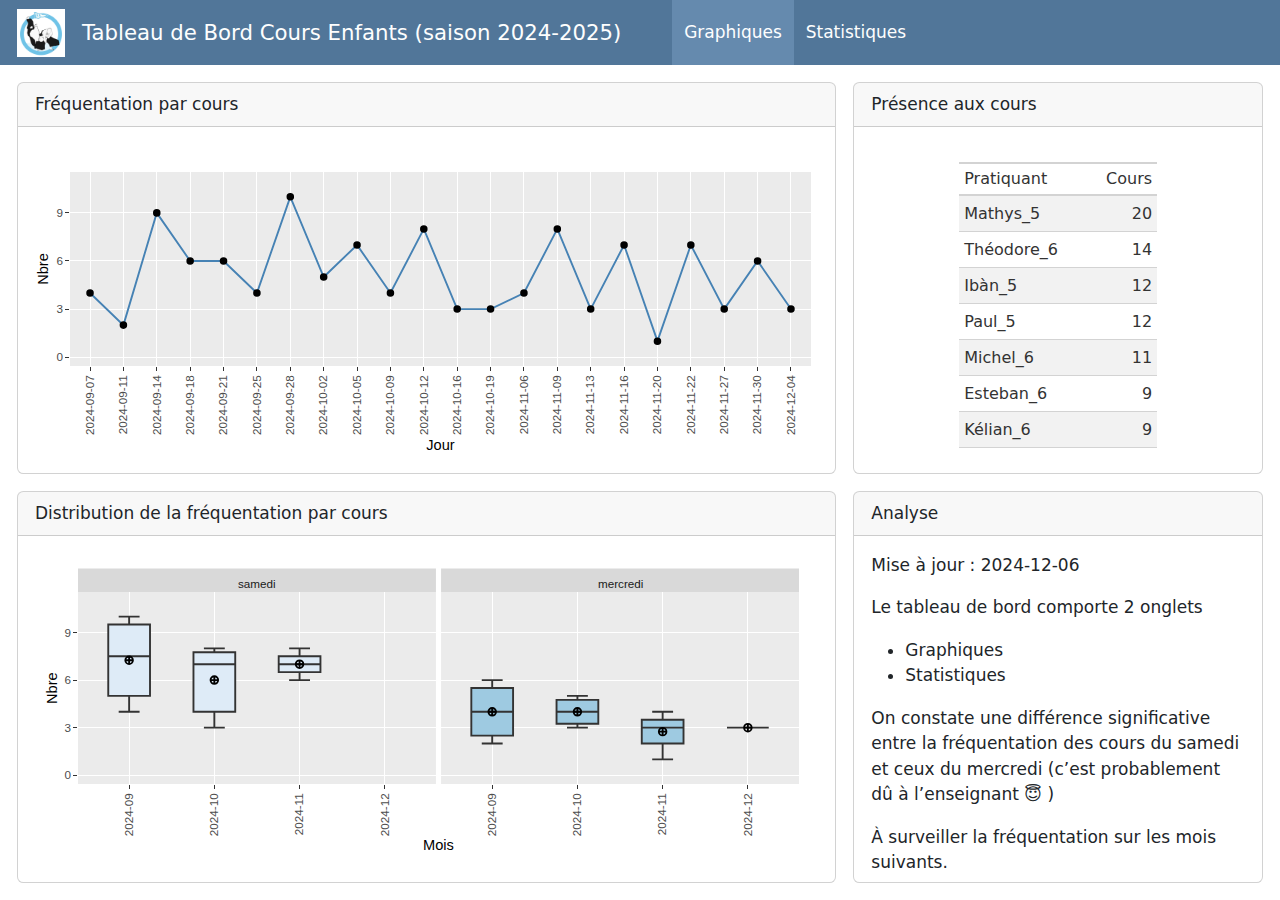
==== tdb/index.html @ 11abc442 "cours enfants tdb" ====
<!DOCTYPE html>
<html xmlns="http://www.w3.org/1999/xhtml" lang="en" xml:lang="en"><head>

<meta charset="utf-8">
<meta name="generator" content="quarto-1.6.37">

<meta name="viewport" content="width=device-width, initial-scale=1.0, user-scalable=yes">

<meta name="dcterms.date" content="2024-12-06">

<title>Tableau de Bord Cours Enfants (saison 2024-2025)</title>
<style>
code{white-space: pre-wrap;}
span.smallcaps{font-variant: small-caps;}
div.columns{display: flex; gap: min(4vw, 1.5em);}
div.column{flex: auto; overflow-x: auto;}
div.hanging-indent{margin-left: 1.5em; text-indent: -1.5em;}
ul.task-list{list-style: none;}
ul.task-list li input[type="checkbox"] {
  width: 0.8em;
  margin: 0 0.8em 0.2em -1em; /* quarto-specific, see https://github.com/quarto-dev/quarto-cli/issues/4556 */ 
  vertical-align: middle;
}
</style>


<script src="index_files/libs/clipboard/clipboard.min.js"></script>
<script src="index_files/libs/quarto-html/quarto.js"></script>
<script src="index_files/libs/quarto-html/popper.min.js"></script>
<script src="index_files/libs/quarto-html/tippy.umd.min.js"></script>
<script src="index_files/libs/quarto-html/anchor.min.js"></script>
<link href="index_files/libs/quarto-html/tippy.css" rel="stylesheet">
<link href="index_files/libs/quarto-html/quarto-syntax-highlighting-29e2c20b02301cfff04dc8050bf30c7e.css" rel="stylesheet" id="quarto-text-highlighting-styles">
<script src="index_files/libs/bootstrap/bootstrap.min.js"></script>
<link href="index_files/libs/bootstrap/bootstrap-icons.css" rel="stylesheet">
<link href="index_files/libs/bootstrap/bootstrap-2f0f0e28bfc1ec4cbb15108f71018046.min.css" rel="stylesheet" append-hash="true" id="quarto-bootstrap" data-mode="light">
<script src="index_files/libs/quarto-dashboard/quarto-dashboard.js"></script>
<script src="index_files/libs/quarto-dashboard/stickythead.js"></script>
<script src="index_files/libs/quarto-dashboard/datatables.min.js" kdttablesentinel="true"></script>
<script src="index_files/libs/quarto-dashboard/pdfmake.min.js" kdttablesentinel="true"></script>
<script src="index_files/libs/quarto-dashboard/vfs_fonts.js" kdttablesentinel="true"></script>
<script src="index_files/libs/quarto-dashboard/web-components.js" type="module"></script>
<script src="index_files/libs/quarto-dashboard/components.js"></script>
<link href="index_files/libs/quarto-dashboard/datatables.min.css" rel="stylesheet" kdttablesentinel="true">
<link href="index_files/libs/htmltools-fill-0.5.8.1/fill.css" rel="stylesheet">
<script src="index_files/libs/htmlwidgets-1.6.4/htmlwidgets.js"></script>
<script src="index_files/libs/plotly-binding-4.10.4/plotly.js"></script>
<script src="index_files/libs/typedarray-0.1/typedarray.min.js"></script>
<script src="index_files/libs/jquery-3.5.1/jquery.min.js"></script>
<link href="index_files/libs/crosstalk-1.2.1/css/crosstalk.min.css" rel="stylesheet">
<script src="index_files/libs/crosstalk-1.2.1/js/crosstalk.min.js"></script>
<link href="index_files/libs/plotly-htmlwidgets-css-2.11.1/plotly-htmlwidgets.css" rel="stylesheet">
<script src="index_files/libs/plotly-main-2.11.1/plotly-latest.min.js"></script>


</head>

<body class="quarto-dashboard dashboard-fill fullcontent">

<header id="quarto-dashboard-header">
<nav class="navbar navbar-expand-md slim" data-bs-theme="dark">
  <div class="navbar-container container-fluid">
    <button class="navbar-toggler" type="button" data-bs-toggle="collapse" data-bs-target="#dashboard-collapse" aria-controls="dashboard-collapse" aria-expanded="false" aria-label="Toggle navigation">
      <span class="navbar-toggler-icon"></span>
    </button>    


    <div class="navbar-brand-container">       
    <a href="#"><img src="images/AAB_2020_logo_carre_fanion.png" alt="Aviron Bayonnais section Aïkido." class="navbar-logo d-inline-block"></a>
      <div class="navbar-title">
        <div class="navbar-title-text"><a href="#">Tableau de Bord Cours Enfants (saison 2024-2025)</a></div>
        
        
      </div>
    </div>
<div id="dashboard-collapse" class="navbar-collapse collapse"><ul class="navbar-nav navbar-nav-scroll me-auto" role="tablist"><li class="nav-item" role="presentation"><a id="tab-graphiques" class="nav-link active" data-bs-toggle="tab" role="tab" data-bs-target="#graphiques" data-scrolling="false" href="#graphiques" aria-controls="graphiques" aria-selected="true"><span class="nav-link-text">Graphiques</span></a></li><li class="nav-item" role="presentation"><a id="tab-statistiques" class="nav-link" data-bs-toggle="tab" role="tab" data-bs-target="#statistiques" data-scrolling="false" href="#statistiques" aria-controls="statistiques" aria-selected="false"><span class="nav-link-text">Statistiques</span></a></li></ul></div></div>
</nav>
</header>
<div class="page-layout-custom quarto-dashboard-content bslib-gap-spacing html-fill-container bslib-page-fill quarto-dashboard-pages">  

<div class="bslib-grid-item html-fill-item tab-content bslib-grid" data-layout="fill" style="display: grid; grid-template-columns: minmax(3em, 1fr);
grid-auto-rows: minmax(0, 1fr);">
<div id="graphiques" class="dashboard-page tab-pane show active html-fill-item html-fill-container" data-orientation="columns" aria-labelledby="tab-graphiques">
<div class="html-fill-item html-fill-container bslib-grid" style="display: grid; grid-template-columns: minmax(3em, 60fr) minmax(3em, 30fr);
grid-auto-rows: minmax(0, 1fr);">
<div class="html-fill-item html-fill-container bslib-grid" style="display: grid; grid-template-rows: minmax(3em, 1fr) minmax(3em, 1fr); grid-auto-columns: minmax(0, 1fr);">
<div class="card cell html-fill-item html-fill-container bslib-card" data-title="Fréquentation par cours" data-bslib-card-init="" data-require-bs-caller="card()" data-full-screen="false">
<div class="card-header"><div class="card-title"><span style="display: inline">
Fréquentation par cours
</span></div></div>
<div class="card-body html-fill-item html-fill-container">
<div class="cell-output-display html-fill-item html-fill-container">
<div class="plotly html-widget html-fill-item html-fill-container" id="htmlwidget-f71acc91060540f3ec23" style="width:100%;height:406px;"></div>
<script type="application/json" data-for="htmlwidget-f71acc91060540f3ec23">{"x":{"data":[{"x":[1,2,3,4,5,6,7,8,9,10,11,12,13,14,15,16,17,18,19,20,21,22],"y":[4,2,9,6,6,4,10,5,7,4,8,3,3,4,8,3,7,1,7,3,6,3],"text":["Quand: 2024-09-07<br />Nbre:  4","Quand: 2024-09-11<br />Nbre:  2","Quand: 2024-09-14<br />Nbre:  9","Quand: 2024-09-18<br />Nbre:  6","Quand: 2024-09-21<br />Nbre:  6","Quand: 2024-09-25<br />Nbre:  4","Quand: 2024-09-28<br />Nbre: 10","Quand: 2024-10-02<br />Nbre:  5","Quand: 2024-10-05<br />Nbre:  7","Quand: 2024-10-09<br />Nbre:  4","Quand: 2024-10-12<br />Nbre:  8","Quand: 2024-10-16<br />Nbre:  3","Quand: 2024-10-19<br />Nbre:  3","Quand: 2024-11-06<br />Nbre:  4","Quand: 2024-11-09<br />Nbre:  8","Quand: 2024-11-13<br />Nbre:  3","Quand: 2024-11-16<br />Nbre:  7","Quand: 2024-11-20<br />Nbre:  1","Quand: 2024-11-22<br />Nbre:  7","Quand: 2024-11-27<br />Nbre:  3","Quand: 2024-11-30<br />Nbre:  6","Quand: 2024-12-04<br />Nbre:  3"],"type":"scatter","mode":"markers+lines","marker":{"autocolorscale":false,"color":"rgba(0,0,0,1)","opacity":1,"size":5.6692913385826778,"symbol":"circle","line":{"width":1.8897637795275593,"color":"rgba(0,0,0,1)"}},"hoveron":"points","showlegend":false,"xaxis":"x","yaxis":"y","hoverinfo":"text","line":{"width":1.8897637795275593,"color":"rgba(70,130,180,1)","dash":"solid"},"frame":null}],"layout":{"margin":{"t":27.68949771689498,"r":7.3059360730593621,"b":88.401826484018287,"l":31.415525114155258},"plot_bgcolor":"rgba(235,235,235,1)","paper_bgcolor":"rgba(255,255,255,1)","font":{"color":"rgba(0,0,0,1)","family":"","size":14.611872146118724},"xaxis":{"domain":[0,1],"automargin":true,"type":"linear","autorange":false,"range":[0.40000000000000002,22.600000000000001],"tickmode":"array","ticktext":["2024-09-07","2024-09-11","2024-09-14","2024-09-18","2024-09-21","2024-09-25","2024-09-28","2024-10-02","2024-10-05","2024-10-09","2024-10-12","2024-10-16","2024-10-19","2024-11-06","2024-11-09","2024-11-13","2024-11-16","2024-11-20","2024-11-22","2024-11-27","2024-11-30","2024-12-04"],"tickvals":[1,2,3,4,5,6.0000000000000009,7,8,9,10,11,12,12.999999999999998,14.000000000000002,15.000000000000002,16,17,18,19,20,21,22],"categoryorder":"array","categoryarray":["2024-09-07","2024-09-11","2024-09-14","2024-09-18","2024-09-21","2024-09-25","2024-09-28","2024-10-02","2024-10-05","2024-10-09","2024-10-12","2024-10-16","2024-10-19","2024-11-06","2024-11-09","2024-11-13","2024-11-16","2024-11-20","2024-11-22","2024-11-27","2024-11-30","2024-12-04"],"nticks":null,"ticks":"outside","tickcolor":"rgba(51,51,51,1)","ticklen":3.6529680365296811,"tickwidth":0.66417600664176002,"showticklabels":true,"tickfont":{"color":"rgba(77,77,77,1)","family":"","size":11.68949771689498},"tickangle":-90,"showline":false,"linecolor":null,"linewidth":0,"showgrid":true,"gridcolor":"rgba(255,255,255,1)","gridwidth":0.66417600664176002,"zeroline":false,"anchor":"y","title":{"text":"Jour","font":{"color":"rgba(0,0,0,1)","family":"","size":14.611872146118724}},"hoverformat":".2f"},"yaxis":{"domain":[0,1],"automargin":true,"type":"linear","autorange":false,"range":[-0.55000000000000004,11.550000000000001],"tickmode":"array","ticktext":["0","3","6","9"],"tickvals":[0,3,6.0000000000000009,9],"categoryorder":"array","categoryarray":["0","3","6","9"],"nticks":null,"ticks":"outside","tickcolor":"rgba(51,51,51,1)","ticklen":3.6529680365296811,"tickwidth":0.66417600664176002,"showticklabels":true,"tickfont":{"color":"rgba(77,77,77,1)","family":"","size":11.689497716894984},"tickangle":-0,"showline":false,"linecolor":null,"linewidth":0,"showgrid":true,"gridcolor":"rgba(255,255,255,1)","gridwidth":0.66417600664176002,"zeroline":false,"anchor":"x","title":{"text":"Nbre","font":{"color":"rgba(0,0,0,1)","family":"","size":14.611872146118724}},"hoverformat":".2f"},"shapes":[{"type":"rect","fillcolor":null,"line":{"color":null,"width":0,"linetype":[]},"yref":"paper","xref":"paper","x0":0,"x1":1,"y0":0,"y1":1}],"showlegend":false,"legend":{"bgcolor":"rgba(255,255,255,1)","bordercolor":"transparent","borderwidth":1.8897637795275593,"font":{"color":"rgba(0,0,0,1)","family":"","size":11.68949771689498}},"hovermode":"closest","barmode":"relative"},"config":{"doubleClick":"reset","modeBarButtonsToAdd":["hoverclosest","hovercompare"],"showSendToCloud":false},"source":"A","attrs":{"1c536434437fb":{"x":{},"y":{},"type":"scatter"},"1c53622e397ee":{"x":{},"y":{}}},"cur_data":"1c536434437fb","visdat":{"1c536434437fb":["function (y) ","x"],"1c53622e397ee":["function (y) ","x"]},"highlight":{"on":"plotly_click","persistent":false,"dynamic":false,"selectize":false,"opacityDim":0.20000000000000001,"selected":{"opacity":1},"debounce":0},"shinyEvents":["plotly_hover","plotly_click","plotly_selected","plotly_relayout","plotly_brushed","plotly_brushing","plotly_clickannotation","plotly_doubleclick","plotly_deselect","plotly_afterplot","plotly_sunburstclick"],"base_url":"https://plot.ly"},"evals":[],"jsHooks":[]}</script>
</div>
</div>
<bslib-tooltip placement="auto" bsoptions="[]" data-require-bs-version="5" data-require-bs-caller="tooltip()">
    <template>Expand</template>
    <span class="bslib-full-screen-enter badge rounded-pill">
        <svg xmlns="http://www.w3.org/2000/svg" viewbox="0 0 24 24" style="height:1em;width:1em;" aria-hidden="true" role="img"><path d="M20 5C20 4.4 19.6 4 19 4H13C12.4 4 12 3.6 12 3C12 2.4 12.4 2 13 2H21C21.6 2 22 2.4 22 3V11C22 11.6 21.6 12 21 12C20.4 12 20 11.6 20 11V5ZM4 19C4 19.6 4.4 20 5 20H11C11.6 20 12 20.4 12 21C12 21.6 11.6 22 11 22H3C2.4 22 2 21.6 2 21V13C2 12.4 2.4 12 3 12C3.6 12 4 12.4 4 13V19Z"></path></svg>
    </span>
</bslib-tooltip><script data-bslib-card-init="">bslib.Card.initializeAllCards();</script></div>
<div class="card cell html-fill-item html-fill-container bslib-card" data-title="Distribution de la fréquentation par cours" data-bslib-card-init="" data-require-bs-caller="card()" data-full-screen="false">
<div class="card-header"><div class="card-title"><span style="display: inline">
Distribution de la fréquentation par cours
</span></div></div>
<div class="card-body html-fill-item html-fill-container">
<div class="cell-output-display html-fill-item html-fill-container">
<div class="plotly html-widget html-fill-item html-fill-container" id="htmlwidget-1aa970244f232805f988" style="width:100%;height:406px;"></div>
<script type="application/json" data-for="htmlwidget-1aa970244f232805f988">{"x":{"data":[{"x":[1,1,1,1,2,2,2,3,3,3,3],"y":[4,9,6,10,7,8,3,8,7,7,6],"hoverinfo":"y","type":"box","fillcolor":"rgba(222,235,247,1)","marker":{"opacity":null,"outliercolor":"rgba(0,0,0,1)","line":{"width":1.8897637795275593,"color":"rgba(0,0,0,1)"},"size":5.6692913385826778},"line":{"color":"rgba(51,51,51,1)","width":1.8897637795275593},"name":"samedi","legendgroup":"samedi","showlegend":true,"xaxis":"x","yaxis":"y","frame":null},{"x":[1,1,1,2,2,2,3,3,3,3,4],"y":[2,6,4,5,4,3,4,3,1,3,3],"hoverinfo":"y","type":"box","fillcolor":"rgba(158,202,225,1)","marker":{"opacity":null,"outliercolor":"rgba(0,0,0,1)","line":{"width":1.8897637795275593,"color":"rgba(0,0,0,1)"},"size":5.6692913385826778},"line":{"color":"rgba(51,51,51,1)","width":1.8897637795275593},"name":"mercredi","legendgroup":"mercredi","showlegend":true,"xaxis":"x2","yaxis":"y","frame":null},{"x":[1,2,3],"y":[7.25,6,7],"text":["Mois: 2024-09<br />Nbre: NA","Mois: 2024-10<br />Nbre: NA","Mois: 2024-11<br />Nbre: NA"],"type":"scatter","mode":"markers","marker":{"autocolorscale":false,"color":"rgba(0,0,0,1)","opacity":1,"size":7.559055118110237,"symbol":"circle-cross-open","line":{"width":1.8897637795275593,"color":"rgba(0,0,0,1)"}},"hoveron":"points","showlegend":false,"xaxis":"x","yaxis":"y","hoverinfo":"text","frame":null},{"x":[1,2,3,4],"y":[4,4,2.75,3],"text":["Mois: 2024-09<br />Nbre: NA","Mois: 2024-10<br />Nbre: NA","Mois: 2024-11<br />Nbre: NA","Mois: 2024-12<br />Nbre:  3"],"type":"scatter","mode":"markers","marker":{"autocolorscale":false,"color":"rgba(0,0,0,1)","opacity":1,"size":7.559055118110237,"symbol":"circle-cross-open","line":{"width":1.8897637795275593,"color":"rgba(0,0,0,1)"}},"hoveron":"points","showlegend":false,"xaxis":"x2","yaxis":"y","hoverinfo":"text","frame":null}],"layout":{"margin":{"t":39.37899543378996,"r":18.99543378995434,"b":70.867579908675822,"l":31.415525114155258},"plot_bgcolor":"rgba(235,235,235,1)","paper_bgcolor":"rgba(255,255,255,1)","font":{"color":"rgba(0,0,0,1)","family":"","size":14.611872146118724},"xaxis":{"domain":[0,0.49643264840182649],"automargin":true,"type":"linear","autorange":false,"range":[0.40000000000000002,4.5999999999999996],"tickmode":"array","ticktext":["2024-09","2024-10","2024-11","2024-12"],"tickvals":[1,2,3,4],"categoryorder":"array","categoryarray":["2024-09","2024-10","2024-11","2024-12"],"nticks":null,"ticks":"outside","tickcolor":"rgba(51,51,51,1)","ticklen":3.6529680365296811,"tickwidth":0.66417600664176002,"showticklabels":true,"tickfont":{"color":"rgba(77,77,77,1)","family":"","size":11.68949771689498},"tickangle":-90,"showline":false,"linecolor":null,"linewidth":0,"showgrid":true,"gridcolor":"rgba(255,255,255,1)","gridwidth":0.66417600664176002,"zeroline":false,"anchor":"y","title":"","hoverformat":".2f"},"annotations":[{"text":"Mois","x":0.5,"y":0,"showarrow":false,"ax":0,"ay":0,"font":{"color":"rgba(0,0,0,1)","family":"","size":14.611872146118724},"xref":"paper","yref":"paper","textangle":-0,"xanchor":"center","yanchor":"top","annotationType":"axis","yshift":-51.14155251141554},{"text":"Nbre","x":0,"y":0.5,"showarrow":false,"ax":0,"ay":0,"font":{"color":"rgba(0,0,0,1)","family":"","size":14.611872146118724},"xref":"paper","yref":"paper","textangle":-90,"xanchor":"right","yanchor":"center","annotationType":"axis","xshift":-16.073059360730596},{"text":"samedi","x":0.24821632420091325,"y":1,"showarrow":false,"ax":0,"ay":0,"font":{"color":"rgba(26,26,26,1)","family":"","size":11.68949771689498},"xref":"paper","yref":"paper","textangle":-0,"xanchor":"center","yanchor":"bottom"},{"text":"mercredi","x":0.75178367579908678,"y":1,"showarrow":false,"ax":0,"ay":0,"font":{"color":"rgba(26,26,26,1)","family":"","size":11.68949771689498},"xref":"paper","yref":"paper","textangle":-0,"xanchor":"center","yanchor":"bottom"}],"yaxis":{"domain":[0,1],"automargin":true,"type":"linear","autorange":false,"range":[-0.55000000000000004,11.550000000000001],"tickmode":"array","ticktext":["0","3","6","9"],"tickvals":[0,3,6.0000000000000009,9],"categoryorder":"array","categoryarray":["0","3","6","9"],"nticks":null,"ticks":"outside","tickcolor":"rgba(51,51,51,1)","ticklen":3.6529680365296811,"tickwidth":0.66417600664176002,"showticklabels":true,"tickfont":{"color":"rgba(77,77,77,1)","family":"","size":11.689497716894984},"tickangle":-0,"showline":false,"linecolor":null,"linewidth":0,"showgrid":true,"gridcolor":"rgba(255,255,255,1)","gridwidth":0.66417600664176002,"zeroline":false,"anchor":"x","title":"","hoverformat":".2f"},"shapes":[{"type":"rect","fillcolor":null,"line":{"color":null,"width":0,"linetype":[]},"yref":"paper","xref":"paper","x0":0,"x1":0.49643264840182649,"y0":0,"y1":1},{"type":"rect","fillcolor":"rgba(217,217,217,1)","line":{"color":"transparent","width":0.66417600664176002,"linetype":"solid"},"yref":"paper","xref":"paper","x0":0,"x1":0.49643264840182649,"y0":0,"y1":23.37899543378996,"yanchor":1,"ysizemode":"pixel"},{"type":"rect","fillcolor":null,"line":{"color":null,"width":0,"linetype":[]},"yref":"paper","xref":"paper","x0":0.50356735159817356,"x1":1,"y0":0,"y1":1},{"type":"rect","fillcolor":"rgba(217,217,217,1)","line":{"color":"transparent","width":0.66417600664176002,"linetype":"solid"},"yref":"paper","xref":"paper","x0":0.50356735159817356,"x1":1,"y0":0,"y1":23.37899543378996,"yanchor":1,"ysizemode":"pixel"}],"xaxis2":{"type":"linear","autorange":false,"range":[0.40000000000000002,4.5999999999999996],"tickmode":"array","ticktext":["2024-09","2024-10","2024-11","2024-12"],"tickvals":[1,2,3,4],"categoryorder":"array","categoryarray":["2024-09","2024-10","2024-11","2024-12"],"nticks":null,"ticks":"outside","tickcolor":"rgba(51,51,51,1)","ticklen":3.6529680365296811,"tickwidth":0.66417600664176002,"showticklabels":true,"tickfont":{"color":"rgba(77,77,77,1)","family":"","size":11.68949771689498},"tickangle":-90,"showline":false,"linecolor":null,"linewidth":0,"showgrid":true,"domain":[0.50356735159817356,1],"gridcolor":"rgba(255,255,255,1)","gridwidth":0.66417600664176002,"zeroline":false,"anchor":"y","title":"","hoverformat":".2f"},"showlegend":false,"legend":{"bgcolor":"rgba(255,255,255,1)","bordercolor":"transparent","borderwidth":1.8897637795275593,"font":{"color":"rgba(0,0,0,1)","family":"","size":11.68949771689498}},"hovermode":"closest","barmode":"relative"},"config":{"doubleClick":"reset","modeBarButtonsToAdd":["hoverclosest","hovercompare"],"showSendToCloud":false},"source":"A","attrs":{"1c5363b327a60":{"x":{},"y":{},"fill":{},"type":"box"},"1c5363c4ed78d":{"x":{},"y":{}}},"cur_data":"1c5363b327a60","visdat":{"1c5363b327a60":["function (y) ","x"],"1c5363c4ed78d":["function (y) ","x"]},"highlight":{"on":"plotly_click","persistent":false,"dynamic":false,"selectize":false,"opacityDim":0.20000000000000001,"selected":{"opacity":1},"debounce":0},"shinyEvents":["plotly_hover","plotly_click","plotly_selected","plotly_relayout","plotly_brushed","plotly_brushing","plotly_clickannotation","plotly_doubleclick","plotly_deselect","plotly_afterplot","plotly_sunburstclick"],"base_url":"https://plot.ly"},"evals":[],"jsHooks":[]}</script>
</div>
</div>
<bslib-tooltip placement="auto" bsoptions="[]" data-require-bs-version="5" data-require-bs-caller="tooltip()">
    <template>Expand</template>
    <span class="bslib-full-screen-enter badge rounded-pill">
        <svg xmlns="http://www.w3.org/2000/svg" viewbox="0 0 24 24" style="height:1em;width:1em;" aria-hidden="true" role="img"><path d="M20 5C20 4.4 19.6 4 19 4H13C12.4 4 12 3.6 12 3C12 2.4 12.4 2 13 2H21C21.6 2 22 2.4 22 3V11C22 11.6 21.6 12 21 12C20.4 12 20 11.6 20 11V5ZM4 19C4 19.6 4.4 20 5 20H11C11.6 20 12 20.4 12 21C12 21.6 11.6 22 11 22H3C2.4 22 2 21.6 2 21V13C2 12.4 2.4 12 3 12C3.6 12 4 12.4 4 13V19Z"></path></svg>
    </span>
</bslib-tooltip><script data-bslib-card-init="">bslib.Card.initializeAllCards();</script></div>
</div><div class="html-fill-item html-fill-container bslib-grid" style="display: grid; grid-template-rows: minmax(3em, 1fr) minmax(3em, 1fr); grid-auto-columns: minmax(0, 1fr);">
<div class="card cell html-fill-item html-fill-container bslib-card" data-title="Présence aux cours" data-bslib-card-init="" data-require-bs-caller="card()" data-full-screen="false">
<div class="card-header"><div class="card-title"><span style="display: inline">
Présence aux cours
</span></div></div>
<div class="card-body html-fill-item html-fill-container">
<div class="cell-output-display html-fill-item html-fill-container">
<div id="ghovbeajra" style="padding-left:0px;padding-right:0px;padding-top:10px;padding-bottom:10px;overflow-x:auto;overflow-y:auto;width:auto;height:auto;" class="html-fill-item html-fill-container">
<style>#ghovbeajra table {
  font-family: system-ui, 'Segoe UI', Roboto, Helvetica, Arial, sans-serif, 'Apple Color Emoji', 'Segoe UI Emoji', 'Segoe UI Symbol', 'Noto Color Emoji';
  -webkit-font-smoothing: antialiased;
  -moz-osx-font-smoothing: grayscale;
}

#ghovbeajra thead, #ghovbeajra tbody, #ghovbeajra tfoot, #ghovbeajra tr, #ghovbeajra td, #ghovbeajra th {
  border-style: none;
}

#ghovbeajra p {
  margin: 0;
  padding: 0;
}

#ghovbeajra .gt_table {
  display: table;
  border-collapse: collapse;
  line-height: normal;
  margin-left: auto;
  margin-right: auto;
  color: #333333;
  font-size: 16px;
  font-weight: normal;
  font-style: normal;
  background-color: #FFFFFF;
  width: auto;
  border-top-style: solid;
  border-top-width: 2px;
  border-top-color: #A8A8A8;
  border-right-style: none;
  border-right-width: 2px;
  border-right-color: #D3D3D3;
  border-bottom-style: solid;
  border-bottom-width: 2px;
  border-bottom-color: #A8A8A8;
  border-left-style: none;
  border-left-width: 2px;
  border-left-color: #D3D3D3;
}

#ghovbeajra .gt_caption {
  padding-top: 4px;
  padding-bottom: 4px;
}

#ghovbeajra .gt_title {
  color: #333333;
  font-size: 125%;
  font-weight: initial;
  padding-top: 4px;
  padding-bottom: 4px;
  padding-left: 5px;
  padding-right: 5px;
  border-bottom-color: #FFFFFF;
  border-bottom-width: 0;
}

#ghovbeajra .gt_subtitle {
  color: #333333;
  font-size: 85%;
  font-weight: initial;
  padding-top: 3px;
  padding-bottom: 5px;
  padding-left: 5px;
  padding-right: 5px;
  border-top-color: #FFFFFF;
  border-top-width: 0;
}

#ghovbeajra .gt_heading {
  background-color: #FFFFFF;
  text-align: center;
  border-bottom-color: #FFFFFF;
  border-left-style: none;
  border-left-width: 1px;
  border-left-color: #D3D3D3;
  border-right-style: none;
  border-right-width: 1px;
  border-right-color: #D3D3D3;
}

#ghovbeajra .gt_bottom_border {
  border-bottom-style: solid;
  border-bottom-width: 2px;
  border-bottom-color: #D3D3D3;
}

#ghovbeajra .gt_col_headings {
  border-top-style: solid;
  border-top-width: 2px;
  border-top-color: #D3D3D3;
  border-bottom-style: solid;
  border-bottom-width: 2px;
  border-bottom-color: #D3D3D3;
  border-left-style: none;
  border-left-width: 1px;
  border-left-color: #D3D3D3;
  border-right-style: none;
  border-right-width: 1px;
  border-right-color: #D3D3D3;
}

#ghovbeajra .gt_col_heading {
  color: #333333;
  background-color: #FFFFFF;
  font-size: 100%;
  font-weight: normal;
  text-transform: inherit;
  border-left-style: none;
  border-left-width: 1px;
  border-left-color: #D3D3D3;
  border-right-style: none;
  border-right-width: 1px;
  border-right-color: #D3D3D3;
  vertical-align: bottom;
  padding-top: 5px;
  padding-bottom: 6px;
  padding-left: 5px;
  padding-right: 5px;
  overflow-x: hidden;
}

#ghovbeajra .gt_column_spanner_outer {
  color: #333333;
  background-color: #FFFFFF;
  font-size: 100%;
  font-weight: normal;
  text-transform: inherit;
  padding-top: 0;
  padding-bottom: 0;
  padding-left: 4px;
  padding-right: 4px;
}

#ghovbeajra .gt_column_spanner_outer:first-child {
  padding-left: 0;
}

#ghovbeajra .gt_column_spanner_outer:last-child {
  padding-right: 0;
}

#ghovbeajra .gt_column_spanner {
  border-bottom-style: solid;
  border-bottom-width: 2px;
  border-bottom-color: #D3D3D3;
  vertical-align: bottom;
  padding-top: 5px;
  padding-bottom: 5px;
  overflow-x: hidden;
  display: inline-block;
  width: 100%;
}

#ghovbeajra .gt_spanner_row {
  border-bottom-style: hidden;
}

#ghovbeajra .gt_group_heading {
  padding-top: 8px;
  padding-bottom: 8px;
  padding-left: 5px;
  padding-right: 5px;
  color: #333333;
  background-color: #FFFFFF;
  font-size: 100%;
  font-weight: initial;
  text-transform: inherit;
  border-top-style: solid;
  border-top-width: 2px;
  border-top-color: #D3D3D3;
  border-bottom-style: solid;
  border-bottom-width: 2px;
  border-bottom-color: #D3D3D3;
  border-left-style: none;
  border-left-width: 1px;
  border-left-color: #D3D3D3;
  border-right-style: none;
  border-right-width: 1px;
  border-right-color: #D3D3D3;
  vertical-align: middle;
  text-align: left;
}

#ghovbeajra .gt_empty_group_heading {
  padding: 0.5px;
  color: #333333;
  background-color: #FFFFFF;
  font-size: 100%;
  font-weight: initial;
  border-top-style: solid;
  border-top-width: 2px;
  border-top-color: #D3D3D3;
  border-bottom-style: solid;
  border-bottom-width: 2px;
  border-bottom-color: #D3D3D3;
  vertical-align: middle;
}

#ghovbeajra .gt_from_md > :first-child {
  margin-top: 0;
}

#ghovbeajra .gt_from_md > :last-child {
  margin-bottom: 0;
}

#ghovbeajra .gt_row {
  padding-top: 8px;
  padding-bottom: 8px;
  padding-left: 5px;
  padding-right: 5px;
  margin: 10px;
  border-top-style: solid;
  border-top-width: 1px;
  border-top-color: #D3D3D3;
  border-left-style: none;
  border-left-width: 1px;
  border-left-color: #D3D3D3;
  border-right-style: none;
  border-right-width: 1px;
  border-right-color: #D3D3D3;
  vertical-align: middle;
  overflow-x: hidden;
}

#ghovbeajra .gt_stub {
  color: #333333;
  background-color: #FFFFFF;
  font-size: 100%;
  font-weight: initial;
  text-transform: inherit;
  border-right-style: solid;
  border-right-width: 2px;
  border-right-color: #D3D3D3;
  padding-left: 5px;
  padding-right: 5px;
}

#ghovbeajra .gt_stub_row_group {
  color: #333333;
  background-color: #FFFFFF;
  font-size: 100%;
  font-weight: initial;
  text-transform: inherit;
  border-right-style: solid;
  border-right-width: 2px;
  border-right-color: #D3D3D3;
  padding-left: 5px;
  padding-right: 5px;
  vertical-align: top;
}

#ghovbeajra .gt_row_group_first td {
  border-top-width: 2px;
}

#ghovbeajra .gt_row_group_first th {
  border-top-width: 2px;
}

#ghovbeajra .gt_summary_row {
  color: #333333;
  background-color: #FFFFFF;
  text-transform: inherit;
  padding-top: 8px;
  padding-bottom: 8px;
  padding-left: 5px;
  padding-right: 5px;
}

#ghovbeajra .gt_first_summary_row {
  border-top-style: solid;
  border-top-color: #D3D3D3;
}

#ghovbeajra .gt_first_summary_row.thick {
  border-top-width: 2px;
}

#ghovbeajra .gt_last_summary_row {
  padding-top: 8px;
  padding-bottom: 8px;
  padding-left: 5px;
  padding-right: 5px;
  border-bottom-style: solid;
  border-bottom-width: 2px;
  border-bottom-color: #D3D3D3;
}

#ghovbeajra .gt_grand_summary_row {
  color: #333333;
  background-color: #FFFFFF;
  text-transform: inherit;
  padding-top: 8px;
  padding-bottom: 8px;
  padding-left: 5px;
  padding-right: 5px;
}

#ghovbeajra .gt_first_grand_summary_row {
  padding-top: 8px;
  padding-bottom: 8px;
  padding-left: 5px;
  padding-right: 5px;
  border-top-style: double;
  border-top-width: 6px;
  border-top-color: #D3D3D3;
}

#ghovbeajra .gt_last_grand_summary_row_top {
  padding-top: 8px;
  padding-bottom: 8px;
  padding-left: 5px;
  padding-right: 5px;
  border-bottom-style: double;
  border-bottom-width: 6px;
  border-bottom-color: #D3D3D3;
}

#ghovbeajra .gt_striped {
  background-color: rgba(128, 128, 128, 0.05);
}

#ghovbeajra .gt_table_body {
  border-top-style: solid;
  border-top-width: 2px;
  border-top-color: #D3D3D3;
  border-bottom-style: solid;
  border-bottom-width: 2px;
  border-bottom-color: #D3D3D3;
}

#ghovbeajra .gt_footnotes {
  color: #333333;
  background-color: #FFFFFF;
  border-bottom-style: none;
  border-bottom-width: 2px;
  border-bottom-color: #D3D3D3;
  border-left-style: none;
  border-left-width: 2px;
  border-left-color: #D3D3D3;
  border-right-style: none;
  border-right-width: 2px;
  border-right-color: #D3D3D3;
}

#ghovbeajra .gt_footnote {
  margin: 0px;
  font-size: 90%;
  padding-top: 4px;
  padding-bottom: 4px;
  padding-left: 5px;
  padding-right: 5px;
}

#ghovbeajra .gt_sourcenotes {
  color: #333333;
  background-color: #FFFFFF;
  border-bottom-style: none;
  border-bottom-width: 2px;
  border-bottom-color: #D3D3D3;
  border-left-style: none;
  border-left-width: 2px;
  border-left-color: #D3D3D3;
  border-right-style: none;
  border-right-width: 2px;
  border-right-color: #D3D3D3;
}

#ghovbeajra .gt_sourcenote {
  font-size: 90%;
  padding-top: 4px;
  padding-bottom: 4px;
  padding-left: 5px;
  padding-right: 5px;
}

#ghovbeajra .gt_left {
  text-align: left;
}

#ghovbeajra .gt_center {
  text-align: center;
}

#ghovbeajra .gt_right {
  text-align: right;
  font-variant-numeric: tabular-nums;
}

#ghovbeajra .gt_font_normal {
  font-weight: normal;
}

#ghovbeajra .gt_font_bold {
  font-weight: bold;
}

#ghovbeajra .gt_font_italic {
  font-style: italic;
}

#ghovbeajra .gt_super {
  font-size: 65%;
}

#ghovbeajra .gt_footnote_marks {
  font-size: 75%;
  vertical-align: 0.4em;
  position: initial;
}

#ghovbeajra .gt_asterisk {
  font-size: 100%;
  vertical-align: 0;
}

#ghovbeajra .gt_indent_1 {
  text-indent: 5px;
}

#ghovbeajra .gt_indent_2 {
  text-indent: 10px;
}

#ghovbeajra .gt_indent_3 {
  text-indent: 15px;
}

#ghovbeajra .gt_indent_4 {
  text-indent: 20px;
}

#ghovbeajra .gt_indent_5 {
  text-indent: 25px;
}

#ghovbeajra .katex-display {
  display: inline-flex !important;
  margin-bottom: 0.75em !important;
}

#ghovbeajra div.Reactable > div.rt-table > div.rt-thead > div.rt-tr.rt-tr-group-header > div.rt-th-group:after {
  height: 0px !important;
}
</style>

<table class="gt_table caption-top table table-sm table-striped small" data-quarto-postprocess="true" data-quarto-disable-processing="false" data-quarto-bootstrap="false">
<thead>
<tr class="gt_col_headings header">
<th id="Pratiquant" class="gt_col_heading gt_columns_bottom_border gt_left" data-quarto-table-cell-role="th" scope="col">Pratiquant</th>
<th id="Cours" class="gt_col_heading gt_columns_bottom_border gt_right" data-quarto-table-cell-role="th" scope="col">Cours</th>
</tr>
</thead>
<tbody class="gt_table_body">
<tr class="odd">
<td class="gt_row gt_left" headers="Pratiquant">Mathys_5</td>
<td class="gt_row gt_right" headers="Cours">20</td>
</tr>
<tr class="even">
<td class="gt_row gt_left" headers="Pratiquant">Théodore_6</td>
<td class="gt_row gt_right" headers="Cours">14</td>
</tr>
<tr class="odd">
<td class="gt_row gt_left" headers="Pratiquant">Ibàn_5</td>
<td class="gt_row gt_right" headers="Cours">12</td>
</tr>
<tr class="even">
<td class="gt_row gt_left" headers="Pratiquant">Paul_5</td>
<td class="gt_row gt_right" headers="Cours">12</td>
</tr>
<tr class="odd">
<td class="gt_row gt_left" headers="Pratiquant">Michel_6</td>
<td class="gt_row gt_right" headers="Cours">11</td>
</tr>
<tr class="even">
<td class="gt_row gt_left" headers="Pratiquant">Esteban_6</td>
<td class="gt_row gt_right" headers="Cours">9</td>
</tr>
<tr class="odd">
<td class="gt_row gt_left" headers="Pratiquant">Kélian_6</td>
<td class="gt_row gt_right" headers="Cours">9</td>
</tr>
<tr class="even">
<td class="gt_row gt_left" headers="Pratiquant">Marius_5</td>
<td class="gt_row gt_right" headers="Cours">9</td>
</tr>
<tr class="odd">
<td class="gt_row gt_left" headers="Pratiquant">Loup_Gaspard_6</td>
<td class="gt_row gt_right" headers="Cours">6</td>
</tr>
<tr class="even">
<td class="gt_row gt_left" headers="Pratiquant">Romane_4</td>
<td class="gt_row gt_right" headers="Cours">5</td>
</tr>
<tr class="odd">
<td class="gt_row gt_left" headers="Pratiquant">Souheil_6</td>
<td class="gt_row gt_right" headers="Cours">4</td>
</tr>
<tr class="even">
<td class="gt_row gt_left" headers="Pratiquant">Louise_4</td>
<td class="gt_row gt_right" headers="Cours">1</td>
</tr>
<tr class="odd">
<td class="gt_row gt_left" headers="Pratiquant">Aurianne_essai</td>
<td class="gt_row gt_right" headers="Cours">1</td>
</tr>
</tbody>
</table>

</div>
</div>
</div>
<bslib-tooltip placement="auto" bsoptions="[]" data-require-bs-version="5" data-require-bs-caller="tooltip()">
    <template>Expand</template>
    <span class="bslib-full-screen-enter badge rounded-pill">
        <svg xmlns="http://www.w3.org/2000/svg" viewbox="0 0 24 24" style="height:1em;width:1em;" aria-hidden="true" role="img"><path d="M20 5C20 4.4 19.6 4 19 4H13C12.4 4 12 3.6 12 3C12 2.4 12.4 2 13 2H21C21.6 2 22 2.4 22 3V11C22 11.6 21.6 12 21 12C20.4 12 20 11.6 20 11V5ZM4 19C4 19.6 4.4 20 5 20H11C11.6 20 12 20.4 12 21C12 21.6 11.6 22 11 22H3C2.4 22 2 21.6 2 21V13C2 12.4 2.4 12 3 12C3.6 12 4 12.4 4 13V19Z"></path></svg>
    </span>
</bslib-tooltip><script data-bslib-card-init="">bslib.Card.initializeAllCards();</script></div>
<div class="card html-fill-item html-fill-container bslib-card" data-title="Analyse" data-bslib-card-init="" data-require-bs-caller="card()" data-full-screen="false">
<div class="card-header"><div class="card-title"><span style="display: inline">
Analyse
</span></div></div>
<div class="card-body html-fill-item html-fill-container">
<p>Mise à jour : 2024-12-06</p>
<p>Le tableau de bord comporte 2 onglets</p>
<ul>
<li>Graphiques</li>
<li>Statistiques</li>
</ul>
<p>On constate une différence significative entre la fréquentation des cours du samedi et ceux du mercredi (c’est probablement dû à l’enseignant 😇 )</p>
<p>À surveiller la fréquentation sur les mois suivants.</p>
</div>
<bslib-tooltip placement="auto" bsoptions="[]" data-require-bs-version="5" data-require-bs-caller="tooltip()">
    <template>Expand</template>
    <span class="bslib-full-screen-enter badge rounded-pill">
        <svg xmlns="http://www.w3.org/2000/svg" viewbox="0 0 24 24" style="height:1em;width:1em;" aria-hidden="true" role="img"><path d="M20 5C20 4.4 19.6 4 19 4H13C12.4 4 12 3.6 12 3C12 2.4 12.4 2 13 2H21C21.6 2 22 2.4 22 3V11C22 11.6 21.6 12 21 12C20.4 12 20 11.6 20 11V5ZM4 19C4 19.6 4.4 20 5 20H11C11.6 20 12 20.4 12 21C12 21.6 11.6 22 11 22H3C2.4 22 2 21.6 2 21V13C2 12.4 2.4 12 3 12C3.6 12 4 12.4 4 13V19Z"></path></svg>
    </span>
</bslib-tooltip><script data-bslib-card-init="">bslib.Card.initializeAllCards();</script></div>
</div>
</div>
</div><div id="statistiques" class="dashboard-page tab-pane grid-skip html-fill-item html-fill-container" data-orientation="columns" aria-labelledby="tab-statistiques">
<div class="html-fill-item html-fill-container bslib-grid" style="display: grid; grid-template-columns: minmax(3em, 50fr);
grid-auto-rows: minmax(0, 1fr);">
<div class="html-fill-item html-fill-container bslib-grid" style="display: grid; grid-template-rows: minmax(3em, 1fr) minmax(3em, 1fr) minmax(3em, 1fr); grid-auto-columns: minmax(0, 1fr);">
<div class="card cell html-fill-item html-fill-container bslib-card" data-title="Fréquentation par cours" data-bslib-card-init="" data-require-bs-caller="card()" data-full-screen="false">
<div class="card-header"><div class="card-title"><span style="display: inline">
Fréquentation par cours
</span></div></div>
<div class="card-body html-fill-item html-fill-container">
<div class="cell-output-display html-fill-item html-fill-container">
<table class="caption-top table table-sm table-striped small">
<thead>
<tr class="header">
<th style="text-align: right;">obs</th>
<th style="text-align: right;">min</th>
<th style="text-align: right;">Q1</th>
<th style="text-align: right;">médiane</th>
<th style="text-align: right;">moyenne</th>
<th style="text-align: right;">Q3</th>
<th style="text-align: right;">max</th>
</tr>
</thead>
<tbody>
<tr class="odd">
<td style="text-align: right;">22</td>
<td style="text-align: right;">1</td>
<td style="text-align: right;">3</td>
<td style="text-align: right;">4.5</td>
<td style="text-align: right;">5.14</td>
<td style="text-align: right;">7</td>
<td style="text-align: right;">10</td>
</tr>
</tbody>
</table>
</div>
</div>
<bslib-tooltip placement="auto" bsoptions="[]" data-require-bs-version="5" data-require-bs-caller="tooltip()">
    <template>Expand</template>
    <span class="bslib-full-screen-enter badge rounded-pill">
        <svg xmlns="http://www.w3.org/2000/svg" viewbox="0 0 24 24" style="height:1em;width:1em;" aria-hidden="true" role="img"><path d="M20 5C20 4.4 19.6 4 19 4H13C12.4 4 12 3.6 12 3C12 2.4 12.4 2 13 2H21C21.6 2 22 2.4 22 3V11C22 11.6 21.6 12 21 12C20.4 12 20 11.6 20 11V5ZM4 19C4 19.6 4.4 20 5 20H11C11.6 20 12 20.4 12 21C12 21.6 11.6 22 11 22H3C2.4 22 2 21.6 2 21V13C2 12.4 2.4 12 3 12C3.6 12 4 12.4 4 13V19Z"></path></svg>
    </span>
</bslib-tooltip><script data-bslib-card-init="">bslib.Card.initializeAllCards();</script></div>
<div class="card cell html-fill-item html-fill-container bslib-card" data-title="Fréquentation par mois" data-bslib-card-init="" data-require-bs-caller="card()" data-full-screen="false">
<div class="card-header"><div class="card-title"><span style="display: inline">
Fréquentation par mois
</span></div></div>
<div class="card-body html-fill-item html-fill-container">
<div class="cell-output-display html-fill-item html-fill-container">
<table class="caption-top table table-sm table-striped small">
<thead>
<tr class="header">
<th style="text-align: left;">Mois</th>
<th style="text-align: right;">obs</th>
<th style="text-align: right;">min</th>
<th style="text-align: right;">Q1</th>
<th style="text-align: right;">médiane</th>
<th style="text-align: right;">moyenne</th>
<th style="text-align: right;">Q3</th>
<th style="text-align: right;">max</th>
</tr>
</thead>
<tbody>
<tr class="odd">
<td style="text-align: left;">2024-09</td>
<td style="text-align: right;">7</td>
<td style="text-align: right;">2</td>
<td style="text-align: right;">4.00</td>
<td style="text-align: right;">6.0</td>
<td style="text-align: right;">5.86</td>
<td style="text-align: right;">7.5</td>
<td style="text-align: right;">10</td>
</tr>
<tr class="even">
<td style="text-align: left;">2024-10</td>
<td style="text-align: right;">6</td>
<td style="text-align: right;">3</td>
<td style="text-align: right;">3.25</td>
<td style="text-align: right;">4.5</td>
<td style="text-align: right;">5.00</td>
<td style="text-align: right;">6.5</td>
<td style="text-align: right;">8</td>
</tr>
<tr class="odd">
<td style="text-align: left;">2024-11</td>
<td style="text-align: right;">8</td>
<td style="text-align: right;">1</td>
<td style="text-align: right;">3.00</td>
<td style="text-align: right;">5.0</td>
<td style="text-align: right;">4.88</td>
<td style="text-align: right;">7.0</td>
<td style="text-align: right;">8</td>
</tr>
<tr class="even">
<td style="text-align: left;">2024-12</td>
<td style="text-align: right;">1</td>
<td style="text-align: right;">3</td>
<td style="text-align: right;">3.00</td>
<td style="text-align: right;">3.0</td>
<td style="text-align: right;">3.00</td>
<td style="text-align: right;">3.0</td>
<td style="text-align: right;">3</td>
</tr>
</tbody>
</table>
</div>
</div>
<bslib-tooltip placement="auto" bsoptions="[]" data-require-bs-version="5" data-require-bs-caller="tooltip()">
    <template>Expand</template>
    <span class="bslib-full-screen-enter badge rounded-pill">
        <svg xmlns="http://www.w3.org/2000/svg" viewbox="0 0 24 24" style="height:1em;width:1em;" aria-hidden="true" role="img"><path d="M20 5C20 4.4 19.6 4 19 4H13C12.4 4 12 3.6 12 3C12 2.4 12.4 2 13 2H21C21.6 2 22 2.4 22 3V11C22 11.6 21.6 12 21 12C20.4 12 20 11.6 20 11V5ZM4 19C4 19.6 4.4 20 5 20H11C11.6 20 12 20.4 12 21C12 21.6 11.6 22 11 22H3C2.4 22 2 21.6 2 21V13C2 12.4 2.4 12 3 12C3.6 12 4 12.4 4 13V19Z"></path></svg>
    </span>
</bslib-tooltip><script data-bslib-card-init="">bslib.Card.initializeAllCards();</script></div>
<div class="card cell html-fill-item html-fill-container bslib-card" data-title="Fréquentation par jour" data-bslib-card-init="" data-require-bs-caller="card()" data-full-screen="false">
<div class="card-header"><div class="card-title"><span style="display: inline">
Fréquentation par jour
</span></div></div>
<div class="card-body html-fill-item html-fill-container">
<div class="cell-output-display html-fill-item html-fill-container">
<table class="caption-top table table-sm table-striped small">
<thead>
<tr class="header">
<th style="text-align: left;">Jour</th>
<th style="text-align: right;">obs</th>
<th style="text-align: right;">min</th>
<th style="text-align: right;">Q1</th>
<th style="text-align: right;">médiane</th>
<th style="text-align: right;">moyenne</th>
<th style="text-align: right;">Q3</th>
<th style="text-align: right;">max</th>
</tr>
</thead>
<tbody>
<tr class="odd">
<td style="text-align: left;">samedi</td>
<td style="text-align: right;">11</td>
<td style="text-align: right;">3</td>
<td style="text-align: right;">6</td>
<td style="text-align: right;">7</td>
<td style="text-align: right;">6.82</td>
<td style="text-align: right;">8</td>
<td style="text-align: right;">10</td>
</tr>
<tr class="even">
<td style="text-align: left;">mercredi</td>
<td style="text-align: right;">11</td>
<td style="text-align: right;">1</td>
<td style="text-align: right;">3</td>
<td style="text-align: right;">3</td>
<td style="text-align: right;">3.45</td>
<td style="text-align: right;">4</td>
<td style="text-align: right;">6</td>
</tr>
</tbody>
</table>
</div>
</div>
<bslib-tooltip placement="auto" bsoptions="[]" data-require-bs-version="5" data-require-bs-caller="tooltip()">
    <template>Expand</template>
    <span class="bslib-full-screen-enter badge rounded-pill">
        <svg xmlns="http://www.w3.org/2000/svg" viewbox="0 0 24 24" style="height:1em;width:1em;" aria-hidden="true" role="img"><path d="M20 5C20 4.4 19.6 4 19 4H13C12.4 4 12 3.6 12 3C12 2.4 12.4 2 13 2H21C21.6 2 22 2.4 22 3V11C22 11.6 21.6 12 21 12C20.4 12 20 11.6 20 11V5ZM4 19C4 19.6 4.4 20 5 20H11C11.6 20 12 20.4 12 21C12 21.6 11.6 22 11 22H3C2.4 22 2 21.6 2 21V13C2 12.4 2.4 12 3 12C3.6 12 4 12.4 4 13V19Z"></path></svg>
    </span>
</bslib-tooltip><script data-bslib-card-init="">bslib.Card.initializeAllCards();</script></div>
<div id="3ade8a4a-fb1d-4a6c-8409-ac45482d5fc9" class="hidden html-fill-item html-fill-container">

</div>
</div>
</div>
</div>
</div>


<script id="quarto-html-after-body" type="application/javascript">
window.document.addEventListener("DOMContentLoaded", function (event) {
  const toggleBodyColorMode = (bsSheetEl) => {
    const mode = bsSheetEl.getAttribute("data-mode");
    const bodyEl = window.document.querySelector("body");
    if (mode === "dark") {
      bodyEl.classList.add("quarto-dark");
      bodyEl.classList.remove("quarto-light");
    } else {
      bodyEl.classList.add("quarto-light");
      bodyEl.classList.remove("quarto-dark");
    }
  }
  const toggleBodyColorPrimary = () => {
    const bsSheetEl = window.document.querySelector("link#quarto-bootstrap");
    if (bsSheetEl) {
      toggleBodyColorMode(bsSheetEl);
    }
  }
  toggleBodyColorPrimary();  
  const icon = "";
  const anchorJS = new window.AnchorJS();
  anchorJS.options = {
    placement: 'right',
    icon: icon
  };
  anchorJS.add('.anchored');
  const isCodeAnnotation = (el) => {
    for (const clz of el.classList) {
      if (clz.startsWith('code-annotation-')) {                     
        return true;
      }
    }
    return false;
  }
  const onCopySuccess = function(e) {
    // button target
    const button = e.trigger;
    // don't keep focus
    button.blur();
    // flash "checked"
    button.classList.add('code-copy-button-checked');
    var currentTitle = button.getAttribute("title");
    button.setAttribute("title", "Copied!");
    let tooltip;
    if (window.bootstrap) {
      button.setAttribute("data-bs-toggle", "tooltip");
      button.setAttribute("data-bs-placement", "left");
      button.setAttribute("data-bs-title", "Copied!");
      tooltip = new bootstrap.Tooltip(button, 
        { trigger: "manual", 
          customClass: "code-copy-button-tooltip",
          offset: [0, -8]});
      tooltip.show();    
    }
    setTimeout(function() {
      if (tooltip) {
        tooltip.hide();
        button.removeAttribute("data-bs-title");
        button.removeAttribute("data-bs-toggle");
        button.removeAttribute("data-bs-placement");
      }
      button.setAttribute("title", currentTitle);
      button.classList.remove('code-copy-button-checked');
    }, 1000);
    // clear code selection
    e.clearSelection();
  }
  const getTextToCopy = function(trigger) {
      const codeEl = trigger.previousElementSibling.cloneNode(true);
      for (const childEl of codeEl.children) {
        if (isCodeAnnotation(childEl)) {
          childEl.remove();
        }
      }
      return codeEl.innerText;
  }
  const clipboard = new window.ClipboardJS('.code-copy-button:not([data-in-quarto-modal])', {
    text: getTextToCopy
  });
  clipboard.on('success', onCopySuccess);
  if (window.document.getElementById('quarto-embedded-source-code-modal')) {
    const clipboardModal = new window.ClipboardJS('.code-copy-button[data-in-quarto-modal]', {
      text: getTextToCopy,
      container: window.document.getElementById('quarto-embedded-source-code-modal')
    });
    clipboardModal.on('success', onCopySuccess);
  }
    var localhostRegex = new RegExp(/^(?:http|https):\/\/localhost\:?[0-9]*\//);
    var mailtoRegex = new RegExp(/^mailto:/);
      var filterRegex = new RegExp('/' + window.location.host + '/');
    var isInternal = (href) => {
        return filterRegex.test(href) || localhostRegex.test(href) || mailtoRegex.test(href);
    }
    // Inspect non-navigation links and adorn them if external
 	var links = window.document.querySelectorAll('a[href]:not(.nav-link):not(.navbar-brand):not(.toc-action):not(.sidebar-link):not(.sidebar-item-toggle):not(.pagination-link):not(.no-external):not([aria-hidden]):not(.dropdown-item):not(.quarto-navigation-tool):not(.about-link)');
    for (var i=0; i<links.length; i++) {
      const link = links[i];
      if (!isInternal(link.href)) {
        // undo the damage that might have been done by quarto-nav.js in the case of
        // links that we want to consider external
        if (link.dataset.originalHref !== undefined) {
          link.href = link.dataset.originalHref;
        }
      }
    }
  function tippyHover(el, contentFn, onTriggerFn, onUntriggerFn) {
    const config = {
      allowHTML: true,
      maxWidth: 500,
      delay: 100,
      arrow: false,
      appendTo: function(el) {
          return el.parentElement;
      },
      interactive: true,
      interactiveBorder: 10,
      theme: 'quarto',
      placement: 'bottom-start',
    };
    if (contentFn) {
      config.content = contentFn;
    }
    if (onTriggerFn) {
      config.onTrigger = onTriggerFn;
    }
    if (onUntriggerFn) {
      config.onUntrigger = onUntriggerFn;
    }
    window.tippy(el, config); 
  }
  const noterefs = window.document.querySelectorAll('a[role="doc-noteref"]');
  for (var i=0; i<noterefs.length; i++) {
    const ref = noterefs[i];
    tippyHover(ref, function() {
      // use id or data attribute instead here
      let href = ref.getAttribute('data-footnote-href') || ref.getAttribute('href');
      try { href = new URL(href).hash; } catch {}
      const id = href.replace(/^#\/?/, "");
      const note = window.document.getElementById(id);
      if (note) {
        return note.innerHTML;
      } else {
        return "";
      }
    });
  }
  const xrefs = window.document.querySelectorAll('a.quarto-xref');
  const processXRef = (id, note) => {
    // Strip column container classes
    const stripColumnClz = (el) => {
      el.classList.remove("page-full", "page-columns");
      if (el.children) {
        for (const child of el.children) {
          stripColumnClz(child);
        }
      }
    }
    stripColumnClz(note)
    if (id === null || id.startsWith('sec-')) {
      // Special case sections, only their first couple elements
      const container = document.createElement("div");
      if (note.children && note.children.length > 2) {
        container.appendChild(note.children[0].cloneNode(true));
        for (let i = 1; i < note.children.length; i++) {
          const child = note.children[i];
          if (child.tagName === "P" && child.innerText === "") {
            continue;
          } else {
            container.appendChild(child.cloneNode(true));
            break;
          }
        }
        if (window.Quarto?.typesetMath) {
          window.Quarto.typesetMath(container);
        }
        return container.innerHTML
      } else {
        if (window.Quarto?.typesetMath) {
          window.Quarto.typesetMath(note);
        }
        return note.innerHTML;
      }
    } else {
      // Remove any anchor links if they are present
      const anchorLink = note.querySelector('a.anchorjs-link');
      if (anchorLink) {
        anchorLink.remove();
      }
      if (window.Quarto?.typesetMath) {
        window.Quarto.typesetMath(note);
      }
      if (note.classList.contains("callout")) {
        return note.outerHTML;
      } else {
        return note.innerHTML;
      }
    }
  }
  for (var i=0; i<xrefs.length; i++) {
    const xref = xrefs[i];
    tippyHover(xref, undefined, function(instance) {
      instance.disable();
      let url = xref.getAttribute('href');
      let hash = undefined; 
      if (url.startsWith('#')) {
        hash = url;
      } else {
        try { hash = new URL(url).hash; } catch {}
      }
      if (hash) {
        const id = hash.replace(/^#\/?/, "");
        const note = window.document.getElementById(id);
        if (note !== null) {
          try {
            const html = processXRef(id, note.cloneNode(true));
            instance.setContent(html);
          } finally {
            instance.enable();
            instance.show();
          }
        } else {
          // See if we can fetch this
          fetch(url.split('#')[0])
          .then(res => res.text())
          .then(html => {
            const parser = new DOMParser();
            const htmlDoc = parser.parseFromString(html, "text/html");
            const note = htmlDoc.getElementById(id);
            if (note !== null) {
              const html = processXRef(id, note);
              instance.setContent(html);
            } 
          }).finally(() => {
            instance.enable();
            instance.show();
          });
        }
      } else {
        // See if we can fetch a full url (with no hash to target)
        // This is a special case and we should probably do some content thinning / targeting
        fetch(url)
        .then(res => res.text())
        .then(html => {
          const parser = new DOMParser();
          const htmlDoc = parser.parseFromString(html, "text/html");
          const note = htmlDoc.querySelector('main.content');
          if (note !== null) {
            // This should only happen for chapter cross references
            // (since there is no id in the URL)
            // remove the first header
            if (note.children.length > 0 && note.children[0].tagName === "HEADER") {
              note.children[0].remove();
            }
            const html = processXRef(null, note);
            instance.setContent(html);
          } 
        }).finally(() => {
          instance.enable();
          instance.show();
        });
      }
    }, function(instance) {
    });
  }
      let selectedAnnoteEl;
      const selectorForAnnotation = ( cell, annotation) => {
        let cellAttr = 'data-code-cell="' + cell + '"';
        let lineAttr = 'data-code-annotation="' +  annotation + '"';
        const selector = 'span[' + cellAttr + '][' + lineAttr + ']';
        return selector;
      }
      const selectCodeLines = (annoteEl) => {
        const doc = window.document;
        const targetCell = annoteEl.getAttribute("data-target-cell");
        const targetAnnotation = annoteEl.getAttribute("data-target-annotation");
        const annoteSpan = window.document.querySelector(selectorForAnnotation(targetCell, targetAnnotation));
        const lines = annoteSpan.getAttribute("data-code-lines").split(",");
        const lineIds = lines.map((line) => {
          return targetCell + "-" + line;
        })
        let top = null;
        let height = null;
        let parent = null;
        if (lineIds.length > 0) {
            //compute the position of the single el (top and bottom and make a div)
            const el = window.document.getElementById(lineIds[0]);
            top = el.offsetTop;
            height = el.offsetHeight;
            parent = el.parentElement.parentElement;
          if (lineIds.length > 1) {
            const lastEl = window.document.getElementById(lineIds[lineIds.length - 1]);
            const bottom = lastEl.offsetTop + lastEl.offsetHeight;
            height = bottom - top;
          }
          if (top !== null && height !== null && parent !== null) {
            // cook up a div (if necessary) and position it 
            let div = window.document.getElementById("code-annotation-line-highlight");
            if (div === null) {
              div = window.document.createElement("div");
              div.setAttribute("id", "code-annotation-line-highlight");
              div.style.position = 'absolute';
              parent.appendChild(div);
            }
            div.style.top = top - 2 + "px";
            div.style.height = height + 4 + "px";
            div.style.left = 0;
            let gutterDiv = window.document.getElementById("code-annotation-line-highlight-gutter");
            if (gutterDiv === null) {
              gutterDiv = window.document.createElement("div");
              gutterDiv.setAttribute("id", "code-annotation-line-highlight-gutter");
              gutterDiv.style.position = 'absolute';
              const codeCell = window.document.getElementById(targetCell);
              const gutter = codeCell.querySelector('.code-annotation-gutter');
              gutter.appendChild(gutterDiv);
            }
            gutterDiv.style.top = top - 2 + "px";
            gutterDiv.style.height = height + 4 + "px";
          }
          selectedAnnoteEl = annoteEl;
        }
      };
      const unselectCodeLines = () => {
        const elementsIds = ["code-annotation-line-highlight", "code-annotation-line-highlight-gutter"];
        elementsIds.forEach((elId) => {
          const div = window.document.getElementById(elId);
          if (div) {
            div.remove();
          }
        });
        selectedAnnoteEl = undefined;
      };
        // Handle positioning of the toggle
    window.addEventListener(
      "resize",
      throttle(() => {
        elRect = undefined;
        if (selectedAnnoteEl) {
          selectCodeLines(selectedAnnoteEl);
        }
      }, 10)
    );
    function throttle(fn, ms) {
    let throttle = false;
    let timer;
      return (...args) => {
        if(!throttle) { // first call gets through
            fn.apply(this, args);
            throttle = true;
        } else { // all the others get throttled
            if(timer) clearTimeout(timer); // cancel #2
            timer = setTimeout(() => {
              fn.apply(this, args);
              timer = throttle = false;
            }, ms);
        }
      };
    }
      // Attach click handler to the DT
      const annoteDls = window.document.querySelectorAll('dt[data-target-cell]');
      for (const annoteDlNode of annoteDls) {
        annoteDlNode.addEventListener('click', (event) => {
          const clickedEl = event.target;
          if (clickedEl !== selectedAnnoteEl) {
            unselectCodeLines();
            const activeEl = window.document.querySelector('dt[data-target-cell].code-annotation-active');
            if (activeEl) {
              activeEl.classList.remove('code-annotation-active');
            }
            selectCodeLines(clickedEl);
            clickedEl.classList.add('code-annotation-active');
          } else {
            // Unselect the line
            unselectCodeLines();
            clickedEl.classList.remove('code-annotation-active');
          }
        });
      }
  const findCites = (el) => {
    const parentEl = el.parentElement;
    if (parentEl) {
      const cites = parentEl.dataset.cites;
      if (cites) {
        return {
          el,
          cites: cites.split(' ')
        };
      } else {
        return findCites(el.parentElement)
      }
    } else {
      return undefined;
    }
  };
  var bibliorefs = window.document.querySelectorAll('a[role="doc-biblioref"]');
  for (var i=0; i<bibliorefs.length; i++) {
    const ref = bibliorefs[i];
    const citeInfo = findCites(ref);
    if (citeInfo) {
      tippyHover(citeInfo.el, function() {
        var popup = window.document.createElement('div');
        citeInfo.cites.forEach(function(cite) {
          var citeDiv = window.document.createElement('div');
          citeDiv.classList.add('hanging-indent');
          citeDiv.classList.add('csl-entry');
          var biblioDiv = window.document.getElementById('ref-' + cite);
          if (biblioDiv) {
            citeDiv.innerHTML = biblioDiv.innerHTML;
          }
          popup.appendChild(citeDiv);
        });
        return popup.innerHTML;
      });
    }
  }
});
</script>
</div> <!-- /container fluid -->

<script type="application/javascript">
window.document.addEventListener("DOMContentLoaded", function (_event) {
  if (window.bslib.Card) {
    window.bslib.Card.initializeAllCards();
  }
}); 
</script>
  



</body></html>
---- tdb/index_files/libs/quarto-html/tippy.css ----
.tippy-box[data-animation=fade][data-state=hidden]{opacity:0}[data-tippy-root]{max-width:calc(100vw - 10px)}.tippy-box{position:relative;background-color:#333;color:#fff;border-radius:4px;font-size:14px;line-height:1.4;white-space:normal;outline:0;transition-property:transform,visibility,opacity}.tippy-box[data-placement^=top]>.tippy-arrow{bottom:0}.tippy-box[data-placement^=top]>.tippy-arrow:before{bottom:-7px;left:0;border-width:8px 8px 0;border-top-color:initial;transform-origin:center top}.tippy-box[data-placement^=bottom]>.tippy-arrow{top:0}.tippy-box[data-placement^=bottom]>.tippy-arrow:before{top:-7px;left:0;border-width:0 8px 8px;border-bottom-color:initial;transform-origin:center bottom}.tippy-box[data-placement^=left]>.tippy-arrow{right:0}.tippy-box[data-placement^=left]>.tippy-arrow:before{border-width:8px 0 8px 8px;border-left-color:initial;right:-7px;transform-origin:center left}.tippy-box[data-placement^=right]>.tippy-arrow{left:0}.tippy-box[data-placement^=right]>.tippy-arrow:before{left:-7px;border-width:8px 8px 8px 0;border-right-color:initial;transform-origin:center right}.tippy-box[data-inertia][data-state=visible]{transition-timing-function:cubic-bezier(.54,1.5,.38,1.11)}.tippy-arrow{width:16px;height:16px;color:#333}.tippy-arrow:before{content:"";position:absolute;border-color:transparent;border-style:solid}.tippy-content{position:relative;padding:5px 9px;z-index:1}
---- tdb/index_files/libs/quarto-html/quarto-syntax-highlighting-29e2c20b02301cfff04dc8050bf30c7e.css ----
/* quarto syntax highlight colors */
:root {
  --quarto-hl-ot-color: #003B4F;
  --quarto-hl-at-color: #657422;
  --quarto-hl-ss-color: #20794D;
  --quarto-hl-an-color: #5E5E5E;
  --quarto-hl-fu-color: #4758AB;
  --quarto-hl-st-color: #20794D;
  --quarto-hl-cf-color: #003B4F;
  --quarto-hl-op-color: #5E5E5E;
  --quarto-hl-er-color: #AD0000;
  --quarto-hl-bn-color: #AD0000;
  --quarto-hl-al-color: #AD0000;
  --quarto-hl-va-color: #111111;
  --quarto-hl-bu-color: inherit;
  --quarto-hl-ex-color: inherit;
  --quarto-hl-pp-color: #AD0000;
  --quarto-hl-in-color: #5E5E5E;
  --quarto-hl-vs-color: #20794D;
  --quarto-hl-wa-color: #5E5E5E;
  --quarto-hl-do-color: #5E5E5E;
  --quarto-hl-im-color: #00769E;
  --quarto-hl-ch-color: #20794D;
  --quarto-hl-dt-color: #AD0000;
  --quarto-hl-fl-color: #AD0000;
  --quarto-hl-co-color: #5E5E5E;
  --quarto-hl-cv-color: #5E5E5E;
  --quarto-hl-cn-color: #8f5902;
  --quarto-hl-sc-color: #5E5E5E;
  --quarto-hl-dv-color: #AD0000;
  --quarto-hl-kw-color: #003B4F;
}

/* other quarto variables */
:root {
  --quarto-font-monospace: SFMono-Regular, Menlo, Monaco, Consolas, "Liberation Mono", "Courier New", monospace;
}

pre > code.sourceCode > span {
  color: #003B4F;
}

code span {
  color: #003B4F;
}

code.sourceCode > span {
  color: #003B4F;
}

div.sourceCode,
div.sourceCode pre.sourceCode {
  color: #003B4F;
}

code span.ot {
  color: #003B4F;
  font-style: inherit;
}

code span.at {
  color: #657422;
  font-style: inherit;
}

code span.ss {
  color: #20794D;
  font-style: inherit;
}

code span.an {
  color: #5E5E5E;
  font-style: inherit;
}

code span.fu {
  color: #4758AB;
  font-style: inherit;
}

code span.st {
  color: #20794D;
  font-style: inherit;
}

code span.cf {
  color: #003B4F;
  font-weight: bold;
  font-style: inherit;
}

code span.op {
  color: #5E5E5E;
  font-style: inherit;
}

code span.er {
  color: #AD0000;
  font-style: inherit;
}

code span.bn {
  color: #AD0000;
  font-style: inherit;
}

code span.al {
  color: #AD0000;
  font-style: inherit;
}

code span.va {
  color: #111111;
  font-style: inherit;
}

code span.bu {
  font-style: inherit;
}

code span.ex {
  font-style: inherit;
}

code span.pp {
  color: #AD0000;
  font-style: inherit;
}

code span.in {
  color: #5E5E5E;
  font-style: inherit;
}

code span.vs {
  color: #20794D;
  font-style: inherit;
}

code span.wa {
  color: #5E5E5E;
  font-style: italic;
}

code span.do {
  color: #5E5E5E;
  font-style: italic;
}

code span.im {
  color: #00769E;
  font-style: inherit;
}

code span.ch {
  color: #20794D;
  font-style: inherit;
}

code span.dt {
  color: #AD0000;
  font-style: inherit;
}

code span.fl {
  color: #AD0000;
  font-style: inherit;
}

code span.co {
  color: #5E5E5E;
  font-style: inherit;
}

code span.cv {
  color: #5E5E5E;
  font-style: italic;
}

code span.cn {
  color: #8f5902;
  font-style: inherit;
}

code span.sc {
  color: #5E5E5E;
  font-style: inherit;
}

code span.dv {
  color: #AD0000;
  font-style: inherit;
}

code span.kw {
  color: #003B4F;
  font-weight: bold;
  font-style: inherit;
}

.prevent-inlining {
  content: "</";
}

/*# sourceMappingURL=5353fc8bf2a85bac2e7a98e8d13296a2.css.map */
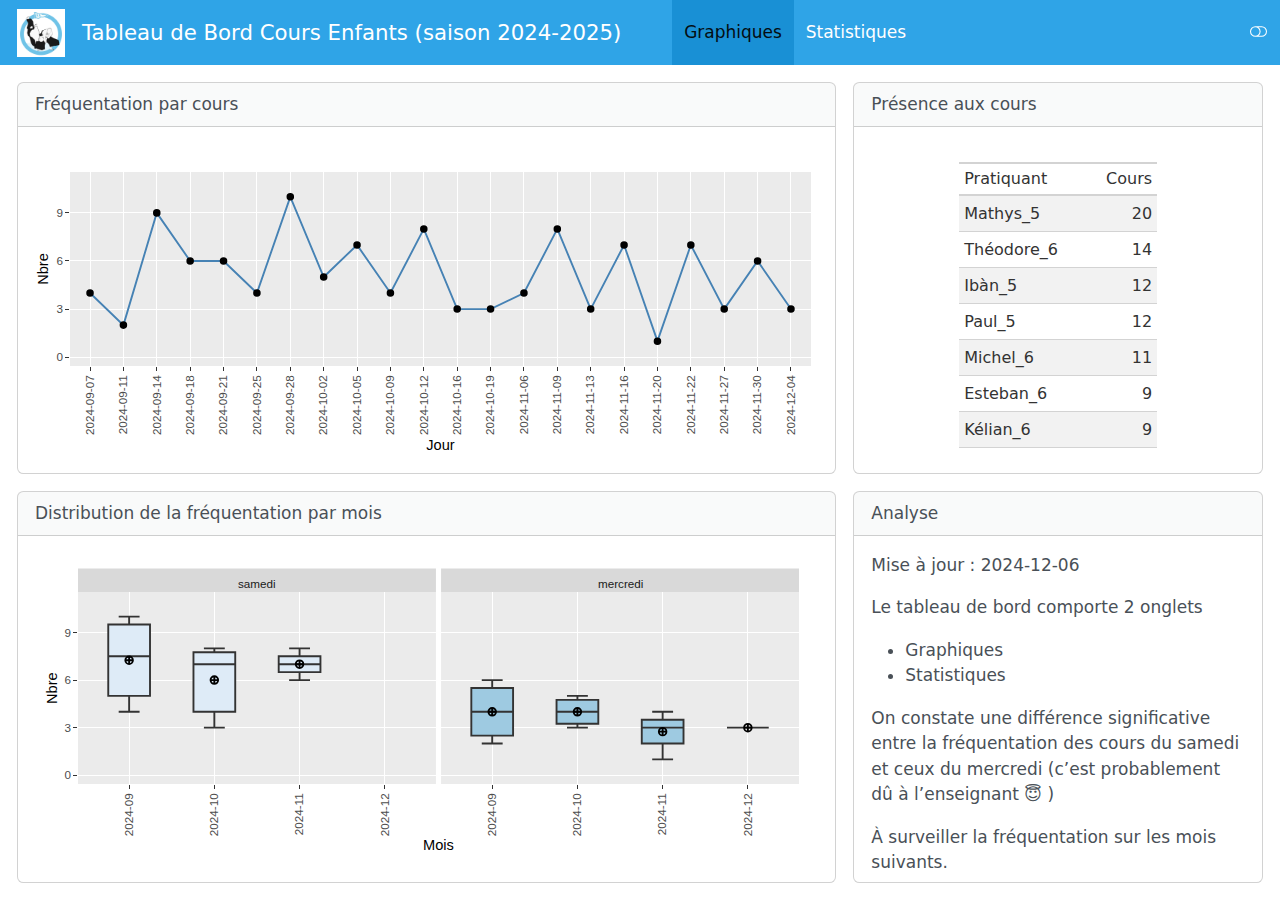
==== commit 0dfce37f: "tdb mode opératoire + tdb thèmes ligth & dark" ====
--- a/tdb/index.html
+++ b/tdb/index.html
@@ -30,10 +30,12 @@
 <script src="index_files/libs/quarto-html/tippy.umd.min.js"></script>
 <script src="index_files/libs/quarto-html/anchor.min.js"></script>
 <link href="index_files/libs/quarto-html/tippy.css" rel="stylesheet">
-<link href="index_files/libs/quarto-html/quarto-syntax-highlighting-29e2c20b02301cfff04dc8050bf30c7e.css" rel="stylesheet" id="quarto-text-highlighting-styles">
+<link href="index_files/libs/quarto-html/quarto-syntax-highlighting-29e2c20b02301cfff04dc8050bf30c7e.css" rel="stylesheet" class="quarto-color-scheme" id="quarto-text-highlighting-styles">
+<link href="index_files/libs/quarto-html/quarto-syntax-highlighting-dark-43df0d6f53b733b42d37fa7808e17715.css" rel="prefetch" class="quarto-color-scheme quarto-color-alternate" id="quarto-text-highlighting-styles">
 <script src="index_files/libs/bootstrap/bootstrap.min.js"></script>
 <link href="index_files/libs/bootstrap/bootstrap-icons.css" rel="stylesheet">
-<link href="index_files/libs/bootstrap/bootstrap-2f0f0e28bfc1ec4cbb15108f71018046.min.css" rel="stylesheet" append-hash="true" id="quarto-bootstrap" data-mode="light">
+<link href="index_files/libs/bootstrap/bootstrap-9f23b80595332a26d0affea3240c8ef7.min.css" rel="stylesheet" append-hash="true" class="quarto-color-scheme" id="quarto-bootstrap" data-mode="light">
+<link href="index_files/libs/bootstrap/bootstrap-dark-35e7e64c4c70ae94fb2848d7d7a5733c.min.css" rel="prefetch" append-hash="true" class="quarto-color-scheme quarto-color-alternate" id="quarto-bootstrap" data-mode="dark">
 <script src="index_files/libs/quarto-dashboard/quarto-dashboard.js"></script>
 <script src="index_files/libs/quarto-dashboard/stickythead.js"></script>
 <script src="index_files/libs/quarto-dashboard/datatables.min.js" kdttablesentinel="true"></script>
@@ -73,7 +75,7 @@
         
       </div>
     </div>
-<div id="dashboard-collapse" class="navbar-collapse collapse"><ul class="navbar-nav navbar-nav-scroll me-auto" role="tablist"><li class="nav-item" role="presentation"><a id="tab-graphiques" class="nav-link active" data-bs-toggle="tab" role="tab" data-bs-target="#graphiques" data-scrolling="false" href="#graphiques" aria-controls="graphiques" aria-selected="true"><span class="nav-link-text">Graphiques</span></a></li><li class="nav-item" role="presentation"><a id="tab-statistiques" class="nav-link" data-bs-toggle="tab" role="tab" data-bs-target="#statistiques" data-scrolling="false" href="#statistiques" aria-controls="statistiques" aria-selected="false"><span class="nav-link-text">Statistiques</span></a></li></ul></div></div>
+<a class="quarto-color-scheme-toggle" href="" onclick="window.quartoToggleColorScheme(); return false;"><i class="bi"></i></a><div id="dashboard-collapse" class="navbar-collapse collapse"><ul class="navbar-nav navbar-nav-scroll me-auto" role="tablist"><li class="nav-item" role="presentation"><a id="tab-graphiques" class="nav-link active" data-bs-toggle="tab" role="tab" data-bs-target="#graphiques" data-scrolling="false" href="#graphiques" aria-controls="graphiques" aria-selected="true"><span class="nav-link-text">Graphiques</span></a></li><li class="nav-item" role="presentation"><a id="tab-statistiques" class="nav-link" data-bs-toggle="tab" role="tab" data-bs-target="#statistiques" data-scrolling="false" href="#statistiques" aria-controls="statistiques" aria-selected="false"><span class="nav-link-text">Statistiques</span></a></li></ul></div></div>
 </nav>
 </header>
 <div class="page-layout-custom quarto-dashboard-content bslib-gap-spacing html-fill-container bslib-page-fill quarto-dashboard-pages">  
@@ -90,8 +92,8 @@
 </span></div></div>
 <div class="card-body html-fill-item html-fill-container">
 <div class="cell-output-display html-fill-item html-fill-container">
-<div class="plotly html-widget html-fill-item html-fill-container" id="htmlwidget-f71acc91060540f3ec23" style="width:100%;height:406px;"></div>
-<script type="application/json" data-for="htmlwidget-f71acc91060540f3ec23">{"x":{"data":[{"x":[1,2,3,4,5,6,7,8,9,10,11,12,13,14,15,16,17,18,19,20,21,22],"y":[4,2,9,6,6,4,10,5,7,4,8,3,3,4,8,3,7,1,7,3,6,3],"text":["Quand: 2024-09-07<br />Nbre:  4","Quand: 2024-09-11<br />Nbre:  2","Quand: 2024-09-14<br />Nbre:  9","Quand: 2024-09-18<br />Nbre:  6","Quand: 2024-09-21<br />Nbre:  6","Quand: 2024-09-25<br />Nbre:  4","Quand: 2024-09-28<br />Nbre: 10","Quand: 2024-10-02<br />Nbre:  5","Quand: 2024-10-05<br />Nbre:  7","Quand: 2024-10-09<br />Nbre:  4","Quand: 2024-10-12<br />Nbre:  8","Quand: 2024-10-16<br />Nbre:  3","Quand: 2024-10-19<br />Nbre:  3","Quand: 2024-11-06<br />Nbre:  4","Quand: 2024-11-09<br />Nbre:  8","Quand: 2024-11-13<br />Nbre:  3","Quand: 2024-11-16<br />Nbre:  7","Quand: 2024-11-20<br />Nbre:  1","Quand: 2024-11-22<br />Nbre:  7","Quand: 2024-11-27<br />Nbre:  3","Quand: 2024-11-30<br />Nbre:  6","Quand: 2024-12-04<br />Nbre:  3"],"type":"scatter","mode":"markers+lines","marker":{"autocolorscale":false,"color":"rgba(0,0,0,1)","opacity":1,"size":5.6692913385826778,"symbol":"circle","line":{"width":1.8897637795275593,"color":"rgba(0,0,0,1)"}},"hoveron":"points","showlegend":false,"xaxis":"x","yaxis":"y","hoverinfo":"text","line":{"width":1.8897637795275593,"color":"rgba(70,130,180,1)","dash":"solid"},"frame":null}],"layout":{"margin":{"t":27.68949771689498,"r":7.3059360730593621,"b":88.401826484018287,"l":31.415525114155258},"plot_bgcolor":"rgba(235,235,235,1)","paper_bgcolor":"rgba(255,255,255,1)","font":{"color":"rgba(0,0,0,1)","family":"","size":14.611872146118724},"xaxis":{"domain":[0,1],"automargin":true,"type":"linear","autorange":false,"range":[0.40000000000000002,22.600000000000001],"tickmode":"array","ticktext":["2024-09-07","2024-09-11","2024-09-14","2024-09-18","2024-09-21","2024-09-25","2024-09-28","2024-10-02","2024-10-05","2024-10-09","2024-10-12","2024-10-16","2024-10-19","2024-11-06","2024-11-09","2024-11-13","2024-11-16","2024-11-20","2024-11-22","2024-11-27","2024-11-30","2024-12-04"],"tickvals":[1,2,3,4,5,6.0000000000000009,7,8,9,10,11,12,12.999999999999998,14.000000000000002,15.000000000000002,16,17,18,19,20,21,22],"categoryorder":"array","categoryarray":["2024-09-07","2024-09-11","2024-09-14","2024-09-18","2024-09-21","2024-09-25","2024-09-28","2024-10-02","2024-10-05","2024-10-09","2024-10-12","2024-10-16","2024-10-19","2024-11-06","2024-11-09","2024-11-13","2024-11-16","2024-11-20","2024-11-22","2024-11-27","2024-11-30","2024-12-04"],"nticks":null,"ticks":"outside","tickcolor":"rgba(51,51,51,1)","ticklen":3.6529680365296811,"tickwidth":0.66417600664176002,"showticklabels":true,"tickfont":{"color":"rgba(77,77,77,1)","family":"","size":11.68949771689498},"tickangle":-90,"showline":false,"linecolor":null,"linewidth":0,"showgrid":true,"gridcolor":"rgba(255,255,255,1)","gridwidth":0.66417600664176002,"zeroline":false,"anchor":"y","title":{"text":"Jour","font":{"color":"rgba(0,0,0,1)","family":"","size":14.611872146118724}},"hoverformat":".2f"},"yaxis":{"domain":[0,1],"automargin":true,"type":"linear","autorange":false,"range":[-0.55000000000000004,11.550000000000001],"tickmode":"array","ticktext":["0","3","6","9"],"tickvals":[0,3,6.0000000000000009,9],"categoryorder":"array","categoryarray":["0","3","6","9"],"nticks":null,"ticks":"outside","tickcolor":"rgba(51,51,51,1)","ticklen":3.6529680365296811,"tickwidth":0.66417600664176002,"showticklabels":true,"tickfont":{"color":"rgba(77,77,77,1)","family":"","size":11.689497716894984},"tickangle":-0,"showline":false,"linecolor":null,"linewidth":0,"showgrid":true,"gridcolor":"rgba(255,255,255,1)","gridwidth":0.66417600664176002,"zeroline":false,"anchor":"x","title":{"text":"Nbre","font":{"color":"rgba(0,0,0,1)","family":"","size":14.611872146118724}},"hoverformat":".2f"},"shapes":[{"type":"rect","fillcolor":null,"line":{"color":null,"width":0,"linetype":[]},"yref":"paper","xref":"paper","x0":0,"x1":1,"y0":0,"y1":1}],"showlegend":false,"legend":{"bgcolor":"rgba(255,255,255,1)","bordercolor":"transparent","borderwidth":1.8897637795275593,"font":{"color":"rgba(0,0,0,1)","family":"","size":11.68949771689498}},"hovermode":"closest","barmode":"relative"},"config":{"doubleClick":"reset","modeBarButtonsToAdd":["hoverclosest","hovercompare"],"showSendToCloud":false},"source":"A","attrs":{"1c536434437fb":{"x":{},"y":{},"type":"scatter"},"1c53622e397ee":{"x":{},"y":{}}},"cur_data":"1c536434437fb","visdat":{"1c536434437fb":["function (y) ","x"],"1c53622e397ee":["function (y) ","x"]},"highlight":{"on":"plotly_click","persistent":false,"dynamic":false,"selectize":false,"opacityDim":0.20000000000000001,"selected":{"opacity":1},"debounce":0},"shinyEvents":["plotly_hover","plotly_click","plotly_selected","plotly_relayout","plotly_brushed","plotly_brushing","plotly_clickannotation","plotly_doubleclick","plotly_deselect","plotly_afterplot","plotly_sunburstclick"],"base_url":"https://plot.ly"},"evals":[],"jsHooks":[]}</script>
+<div class="plotly html-widget html-fill-item html-fill-container" id="htmlwidget-c7fff27c5f5bc2c088ac" style="width:100%;height:406px;"></div>
+<script type="application/json" data-for="htmlwidget-c7fff27c5f5bc2c088ac">{"x":{"data":[{"x":[1,2,3,4,5,6,7,8,9,10,11,12,13,14,15,16,17,18,19,20,21,22],"y":[4,2,9,6,6,4,10,5,7,4,8,3,3,4,8,3,7,1,7,3,6,3],"text":["Quand: 2024-09-07<br />Nbre:  4","Quand: 2024-09-11<br />Nbre:  2","Quand: 2024-09-14<br />Nbre:  9","Quand: 2024-09-18<br />Nbre:  6","Quand: 2024-09-21<br />Nbre:  6","Quand: 2024-09-25<br />Nbre:  4","Quand: 2024-09-28<br />Nbre: 10","Quand: 2024-10-02<br />Nbre:  5","Quand: 2024-10-05<br />Nbre:  7","Quand: 2024-10-09<br />Nbre:  4","Quand: 2024-10-12<br />Nbre:  8","Quand: 2024-10-16<br />Nbre:  3","Quand: 2024-10-19<br />Nbre:  3","Quand: 2024-11-06<br />Nbre:  4","Quand: 2024-11-09<br />Nbre:  8","Quand: 2024-11-13<br />Nbre:  3","Quand: 2024-11-16<br />Nbre:  7","Quand: 2024-11-20<br />Nbre:  1","Quand: 2024-11-22<br />Nbre:  7","Quand: 2024-11-27<br />Nbre:  3","Quand: 2024-11-30<br />Nbre:  6","Quand: 2024-12-04<br />Nbre:  3"],"type":"scatter","mode":"markers+lines","marker":{"autocolorscale":false,"color":"rgba(0,0,0,1)","opacity":1,"size":5.6692913385826778,"symbol":"circle","line":{"width":1.8897637795275593,"color":"rgba(0,0,0,1)"}},"hoveron":"points","showlegend":false,"xaxis":"x","yaxis":"y","hoverinfo":"text","line":{"width":1.8897637795275593,"color":"rgba(70,130,180,1)","dash":"solid"},"frame":null}],"layout":{"margin":{"t":27.68949771689498,"r":7.3059360730593621,"b":88.401826484018287,"l":31.415525114155258},"plot_bgcolor":"rgba(235,235,235,1)","paper_bgcolor":"rgba(255,255,255,1)","font":{"color":"rgba(0,0,0,1)","family":"","size":14.611872146118724},"xaxis":{"domain":[0,1],"automargin":true,"type":"linear","autorange":false,"range":[0.40000000000000002,22.600000000000001],"tickmode":"array","ticktext":["2024-09-07","2024-09-11","2024-09-14","2024-09-18","2024-09-21","2024-09-25","2024-09-28","2024-10-02","2024-10-05","2024-10-09","2024-10-12","2024-10-16","2024-10-19","2024-11-06","2024-11-09","2024-11-13","2024-11-16","2024-11-20","2024-11-22","2024-11-27","2024-11-30","2024-12-04"],"tickvals":[1,2,3,4,5,6.0000000000000009,7,8,9,10,11,12,12.999999999999998,14.000000000000002,15.000000000000002,16,17,18,19,20,21,22],"categoryorder":"array","categoryarray":["2024-09-07","2024-09-11","2024-09-14","2024-09-18","2024-09-21","2024-09-25","2024-09-28","2024-10-02","2024-10-05","2024-10-09","2024-10-12","2024-10-16","2024-10-19","2024-11-06","2024-11-09","2024-11-13","2024-11-16","2024-11-20","2024-11-22","2024-11-27","2024-11-30","2024-12-04"],"nticks":null,"ticks":"outside","tickcolor":"rgba(51,51,51,1)","ticklen":3.6529680365296811,"tickwidth":0.66417600664176002,"showticklabels":true,"tickfont":{"color":"rgba(77,77,77,1)","family":"","size":11.68949771689498},"tickangle":-90,"showline":false,"linecolor":null,"linewidth":0,"showgrid":true,"gridcolor":"rgba(255,255,255,1)","gridwidth":0.66417600664176002,"zeroline":false,"anchor":"y","title":{"text":"Jour","font":{"color":"rgba(0,0,0,1)","family":"","size":14.611872146118724}},"hoverformat":".2f"},"yaxis":{"domain":[0,1],"automargin":true,"type":"linear","autorange":false,"range":[-0.55000000000000004,11.550000000000001],"tickmode":"array","ticktext":["0","3","6","9"],"tickvals":[0,3,6.0000000000000009,9],"categoryorder":"array","categoryarray":["0","3","6","9"],"nticks":null,"ticks":"outside","tickcolor":"rgba(51,51,51,1)","ticklen":3.6529680365296811,"tickwidth":0.66417600664176002,"showticklabels":true,"tickfont":{"color":"rgba(77,77,77,1)","family":"","size":11.689497716894984},"tickangle":-0,"showline":false,"linecolor":null,"linewidth":0,"showgrid":true,"gridcolor":"rgba(255,255,255,1)","gridwidth":0.66417600664176002,"zeroline":false,"anchor":"x","title":{"text":"Nbre","font":{"color":"rgba(0,0,0,1)","family":"","size":14.611872146118724}},"hoverformat":".2f"},"shapes":[{"type":"rect","fillcolor":null,"line":{"color":null,"width":0,"linetype":[]},"yref":"paper","xref":"paper","x0":0,"x1":1,"y0":0,"y1":1}],"showlegend":false,"legend":{"bgcolor":"rgba(255,255,255,1)","bordercolor":"transparent","borderwidth":1.8897637795275593,"font":{"color":"rgba(0,0,0,1)","family":"","size":11.68949771689498}},"hovermode":"closest","barmode":"relative"},"config":{"doubleClick":"reset","modeBarButtonsToAdd":["hoverclosest","hovercompare"],"showSendToCloud":false},"source":"A","attrs":{"20f251fbae6b4":{"x":{},"y":{},"type":"scatter"},"20f257e1164bf":{"x":{},"y":{}}},"cur_data":"20f251fbae6b4","visdat":{"20f251fbae6b4":["function (y) ","x"],"20f257e1164bf":["function (y) ","x"]},"highlight":{"on":"plotly_click","persistent":false,"dynamic":false,"selectize":false,"opacityDim":0.20000000000000001,"selected":{"opacity":1},"debounce":0},"shinyEvents":["plotly_hover","plotly_click","plotly_selected","plotly_relayout","plotly_brushed","plotly_brushing","plotly_clickannotation","plotly_doubleclick","plotly_deselect","plotly_afterplot","plotly_sunburstclick"],"base_url":"https://plot.ly"},"evals":[],"jsHooks":[]}</script>
 </div>
 </div>
 <bslib-tooltip placement="auto" bsoptions="[]" data-require-bs-version="5" data-require-bs-caller="tooltip()">
@@ -100,14 +102,14 @@
         <svg xmlns="http://www.w3.org/2000/svg" viewbox="0 0 24 24" style="height:1em;width:1em;" aria-hidden="true" role="img"><path d="M20 5C20 4.4 19.6 4 19 4H13C12.4 4 12 3.6 12 3C12 2.4 12.4 2 13 2H21C21.6 2 22 2.4 22 3V11C22 11.6 21.6 12 21 12C20.4 12 20 11.6 20 11V5ZM4 19C4 19.6 4.4 20 5 20H11C11.6 20 12 20.4 12 21C12 21.6 11.6 22 11 22H3C2.4 22 2 21.6 2 21V13C2 12.4 2.4 12 3 12C3.6 12 4 12.4 4 13V19Z"></path></svg>
     </span>
 </bslib-tooltip><script data-bslib-card-init="">bslib.Card.initializeAllCards();</script></div>
-<div class="card cell html-fill-item html-fill-container bslib-card" data-title="Distribution de la fréquentation par cours" data-bslib-card-init="" data-require-bs-caller="card()" data-full-screen="false">
+<div class="card cell html-fill-item html-fill-container bslib-card" data-title="Distribution de la fréquentation par mois" data-bslib-card-init="" data-require-bs-caller="card()" data-full-screen="false">
 <div class="card-header"><div class="card-title"><span style="display: inline">
-Distribution de la fréquentation par cours
+Distribution de la fréquentation par mois
 </span></div></div>
 <div class="card-body html-fill-item html-fill-container">
 <div class="cell-output-display html-fill-item html-fill-container">
-<div class="plotly html-widget html-fill-item html-fill-container" id="htmlwidget-1aa970244f232805f988" style="width:100%;height:406px;"></div>
-<script type="application/json" data-for="htmlwidget-1aa970244f232805f988">{"x":{"data":[{"x":[1,1,1,1,2,2,2,3,3,3,3],"y":[4,9,6,10,7,8,3,8,7,7,6],"hoverinfo":"y","type":"box","fillcolor":"rgba(222,235,247,1)","marker":{"opacity":null,"outliercolor":"rgba(0,0,0,1)","line":{"width":1.8897637795275593,"color":"rgba(0,0,0,1)"},"size":5.6692913385826778},"line":{"color":"rgba(51,51,51,1)","width":1.8897637795275593},"name":"samedi","legendgroup":"samedi","showlegend":true,"xaxis":"x","yaxis":"y","frame":null},{"x":[1,1,1,2,2,2,3,3,3,3,4],"y":[2,6,4,5,4,3,4,3,1,3,3],"hoverinfo":"y","type":"box","fillcolor":"rgba(158,202,225,1)","marker":{"opacity":null,"outliercolor":"rgba(0,0,0,1)","line":{"width":1.8897637795275593,"color":"rgba(0,0,0,1)"},"size":5.6692913385826778},"line":{"color":"rgba(51,51,51,1)","width":1.8897637795275593},"name":"mercredi","legendgroup":"mercredi","showlegend":true,"xaxis":"x2","yaxis":"y","frame":null},{"x":[1,2,3],"y":[7.25,6,7],"text":["Mois: 2024-09<br />Nbre: NA","Mois: 2024-10<br />Nbre: NA","Mois: 2024-11<br />Nbre: NA"],"type":"scatter","mode":"markers","marker":{"autocolorscale":false,"color":"rgba(0,0,0,1)","opacity":1,"size":7.559055118110237,"symbol":"circle-cross-open","line":{"width":1.8897637795275593,"color":"rgba(0,0,0,1)"}},"hoveron":"points","showlegend":false,"xaxis":"x","yaxis":"y","hoverinfo":"text","frame":null},{"x":[1,2,3,4],"y":[4,4,2.75,3],"text":["Mois: 2024-09<br />Nbre: NA","Mois: 2024-10<br />Nbre: NA","Mois: 2024-11<br />Nbre: NA","Mois: 2024-12<br />Nbre:  3"],"type":"scatter","mode":"markers","marker":{"autocolorscale":false,"color":"rgba(0,0,0,1)","opacity":1,"size":7.559055118110237,"symbol":"circle-cross-open","line":{"width":1.8897637795275593,"color":"rgba(0,0,0,1)"}},"hoveron":"points","showlegend":false,"xaxis":"x2","yaxis":"y","hoverinfo":"text","frame":null}],"layout":{"margin":{"t":39.37899543378996,"r":18.99543378995434,"b":70.867579908675822,"l":31.415525114155258},"plot_bgcolor":"rgba(235,235,235,1)","paper_bgcolor":"rgba(255,255,255,1)","font":{"color":"rgba(0,0,0,1)","family":"","size":14.611872146118724},"xaxis":{"domain":[0,0.49643264840182649],"automargin":true,"type":"linear","autorange":false,"range":[0.40000000000000002,4.5999999999999996],"tickmode":"array","ticktext":["2024-09","2024-10","2024-11","2024-12"],"tickvals":[1,2,3,4],"categoryorder":"array","categoryarray":["2024-09","2024-10","2024-11","2024-12"],"nticks":null,"ticks":"outside","tickcolor":"rgba(51,51,51,1)","ticklen":3.6529680365296811,"tickwidth":0.66417600664176002,"showticklabels":true,"tickfont":{"color":"rgba(77,77,77,1)","family":"","size":11.68949771689498},"tickangle":-90,"showline":false,"linecolor":null,"linewidth":0,"showgrid":true,"gridcolor":"rgba(255,255,255,1)","gridwidth":0.66417600664176002,"zeroline":false,"anchor":"y","title":"","hoverformat":".2f"},"annotations":[{"text":"Mois","x":0.5,"y":0,"showarrow":false,"ax":0,"ay":0,"font":{"color":"rgba(0,0,0,1)","family":"","size":14.611872146118724},"xref":"paper","yref":"paper","textangle":-0,"xanchor":"center","yanchor":"top","annotationType":"axis","yshift":-51.14155251141554},{"text":"Nbre","x":0,"y":0.5,"showarrow":false,"ax":0,"ay":0,"font":{"color":"rgba(0,0,0,1)","family":"","size":14.611872146118724},"xref":"paper","yref":"paper","textangle":-90,"xanchor":"right","yanchor":"center","annotationType":"axis","xshift":-16.073059360730596},{"text":"samedi","x":0.24821632420091325,"y":1,"showarrow":false,"ax":0,"ay":0,"font":{"color":"rgba(26,26,26,1)","family":"","size":11.68949771689498},"xref":"paper","yref":"paper","textangle":-0,"xanchor":"center","yanchor":"bottom"},{"text":"mercredi","x":0.75178367579908678,"y":1,"showarrow":false,"ax":0,"ay":0,"font":{"color":"rgba(26,26,26,1)","family":"","size":11.68949771689498},"xref":"paper","yref":"paper","textangle":-0,"xanchor":"center","yanchor":"bottom"}],"yaxis":{"domain":[0,1],"automargin":true,"type":"linear","autorange":false,"range":[-0.55000000000000004,11.550000000000001],"tickmode":"array","ticktext":["0","3","6","9"],"tickvals":[0,3,6.0000000000000009,9],"categoryorder":"array","categoryarray":["0","3","6","9"],"nticks":null,"ticks":"outside","tickcolor":"rgba(51,51,51,1)","ticklen":3.6529680365296811,"tickwidth":0.66417600664176002,"showticklabels":true,"tickfont":{"color":"rgba(77,77,77,1)","family":"","size":11.689497716894984},"tickangle":-0,"showline":false,"linecolor":null,"linewidth":0,"showgrid":true,"gridcolor":"rgba(255,255,255,1)","gridwidth":0.66417600664176002,"zeroline":false,"anchor":"x","title":"","hoverformat":".2f"},"shapes":[{"type":"rect","fillcolor":null,"line":{"color":null,"width":0,"linetype":[]},"yref":"paper","xref":"paper","x0":0,"x1":0.49643264840182649,"y0":0,"y1":1},{"type":"rect","fillcolor":"rgba(217,217,217,1)","line":{"color":"transparent","width":0.66417600664176002,"linetype":"solid"},"yref":"paper","xref":"paper","x0":0,"x1":0.49643264840182649,"y0":0,"y1":23.37899543378996,"yanchor":1,"ysizemode":"pixel"},{"type":"rect","fillcolor":null,"line":{"color":null,"width":0,"linetype":[]},"yref":"paper","xref":"paper","x0":0.50356735159817356,"x1":1,"y0":0,"y1":1},{"type":"rect","fillcolor":"rgba(217,217,217,1)","line":{"color":"transparent","width":0.66417600664176002,"linetype":"solid"},"yref":"paper","xref":"paper","x0":0.50356735159817356,"x1":1,"y0":0,"y1":23.37899543378996,"yanchor":1,"ysizemode":"pixel"}],"xaxis2":{"type":"linear","autorange":false,"range":[0.40000000000000002,4.5999999999999996],"tickmode":"array","ticktext":["2024-09","2024-10","2024-11","2024-12"],"tickvals":[1,2,3,4],"categoryorder":"array","categoryarray":["2024-09","2024-10","2024-11","2024-12"],"nticks":null,"ticks":"outside","tickcolor":"rgba(51,51,51,1)","ticklen":3.6529680365296811,"tickwidth":0.66417600664176002,"showticklabels":true,"tickfont":{"color":"rgba(77,77,77,1)","family":"","size":11.68949771689498},"tickangle":-90,"showline":false,"linecolor":null,"linewidth":0,"showgrid":true,"domain":[0.50356735159817356,1],"gridcolor":"rgba(255,255,255,1)","gridwidth":0.66417600664176002,"zeroline":false,"anchor":"y","title":"","hoverformat":".2f"},"showlegend":false,"legend":{"bgcolor":"rgba(255,255,255,1)","bordercolor":"transparent","borderwidth":1.8897637795275593,"font":{"color":"rgba(0,0,0,1)","family":"","size":11.68949771689498}},"hovermode":"closest","barmode":"relative"},"config":{"doubleClick":"reset","modeBarButtonsToAdd":["hoverclosest","hovercompare"],"showSendToCloud":false},"source":"A","attrs":{"1c5363b327a60":{"x":{},"y":{},"fill":{},"type":"box"},"1c5363c4ed78d":{"x":{},"y":{}}},"cur_data":"1c5363b327a60","visdat":{"1c5363b327a60":["function (y) ","x"],"1c5363c4ed78d":["function (y) ","x"]},"highlight":{"on":"plotly_click","persistent":false,"dynamic":false,"selectize":false,"opacityDim":0.20000000000000001,"selected":{"opacity":1},"debounce":0},"shinyEvents":["plotly_hover","plotly_click","plotly_selected","plotly_relayout","plotly_brushed","plotly_brushing","plotly_clickannotation","plotly_doubleclick","plotly_deselect","plotly_afterplot","plotly_sunburstclick"],"base_url":"https://plot.ly"},"evals":[],"jsHooks":[]}</script>
+<div class="plotly html-widget html-fill-item html-fill-container" id="htmlwidget-720e59ac2f46d6274b35" style="width:100%;height:406px;"></div>
+<script type="application/json" data-for="htmlwidget-720e59ac2f46d6274b35">{"x":{"data":[{"x":[1,1,1,1,2,2,2,3,3,3,3],"y":[4,9,6,10,7,8,3,8,7,7,6],"hoverinfo":"y","type":"box","fillcolor":"rgba(222,235,247,1)","marker":{"opacity":null,"outliercolor":"rgba(0,0,0,1)","line":{"width":1.8897637795275593,"color":"rgba(0,0,0,1)"},"size":5.6692913385826778},"line":{"color":"rgba(51,51,51,1)","width":1.8897637795275593},"name":"samedi","legendgroup":"samedi","showlegend":true,"xaxis":"x","yaxis":"y","frame":null},{"x":[1,1,1,2,2,2,3,3,3,3,4],"y":[2,6,4,5,4,3,4,3,1,3,3],"hoverinfo":"y","type":"box","fillcolor":"rgba(158,202,225,1)","marker":{"opacity":null,"outliercolor":"rgba(0,0,0,1)","line":{"width":1.8897637795275593,"color":"rgba(0,0,0,1)"},"size":5.6692913385826778},"line":{"color":"rgba(51,51,51,1)","width":1.8897637795275593},"name":"mercredi","legendgroup":"mercredi","showlegend":true,"xaxis":"x2","yaxis":"y","frame":null},{"x":[1,2,3],"y":[7.25,6,7],"text":["Mois: 2024-09<br />Nbre: NA","Mois: 2024-10<br />Nbre: NA","Mois: 2024-11<br />Nbre: NA"],"type":"scatter","mode":"markers","marker":{"autocolorscale":false,"color":"rgba(0,0,0,1)","opacity":1,"size":7.559055118110237,"symbol":"circle-cross-open","line":{"width":1.8897637795275593,"color":"rgba(0,0,0,1)"}},"hoveron":"points","showlegend":false,"xaxis":"x","yaxis":"y","hoverinfo":"text","frame":null},{"x":[1,2,3,4],"y":[4,4,2.75,3],"text":["Mois: 2024-09<br />Nbre: NA","Mois: 2024-10<br />Nbre: NA","Mois: 2024-11<br />Nbre: NA","Mois: 2024-12<br />Nbre:  3"],"type":"scatter","mode":"markers","marker":{"autocolorscale":false,"color":"rgba(0,0,0,1)","opacity":1,"size":7.559055118110237,"symbol":"circle-cross-open","line":{"width":1.8897637795275593,"color":"rgba(0,0,0,1)"}},"hoveron":"points","showlegend":false,"xaxis":"x2","yaxis":"y","hoverinfo":"text","frame":null}],"layout":{"margin":{"t":39.37899543378996,"r":18.99543378995434,"b":70.867579908675822,"l":31.415525114155258},"plot_bgcolor":"rgba(235,235,235,1)","paper_bgcolor":"rgba(255,255,255,1)","font":{"color":"rgba(0,0,0,1)","family":"","size":14.611872146118724},"xaxis":{"domain":[0,0.49643264840182649],"automargin":true,"type":"linear","autorange":false,"range":[0.40000000000000002,4.5999999999999996],"tickmode":"array","ticktext":["2024-09","2024-10","2024-11","2024-12"],"tickvals":[1,2,3,4],"categoryorder":"array","categoryarray":["2024-09","2024-10","2024-11","2024-12"],"nticks":null,"ticks":"outside","tickcolor":"rgba(51,51,51,1)","ticklen":3.6529680365296811,"tickwidth":0.66417600664176002,"showticklabels":true,"tickfont":{"color":"rgba(77,77,77,1)","family":"","size":11.68949771689498},"tickangle":-90,"showline":false,"linecolor":null,"linewidth":0,"showgrid":true,"gridcolor":"rgba(255,255,255,1)","gridwidth":0.66417600664176002,"zeroline":false,"anchor":"y","title":"","hoverformat":".2f"},"annotations":[{"text":"Mois","x":0.5,"y":0,"showarrow":false,"ax":0,"ay":0,"font":{"color":"rgba(0,0,0,1)","family":"","size":14.611872146118724},"xref":"paper","yref":"paper","textangle":-0,"xanchor":"center","yanchor":"top","annotationType":"axis","yshift":-51.14155251141554},{"text":"Nbre","x":0,"y":0.5,"showarrow":false,"ax":0,"ay":0,"font":{"color":"rgba(0,0,0,1)","family":"","size":14.611872146118724},"xref":"paper","yref":"paper","textangle":-90,"xanchor":"right","yanchor":"center","annotationType":"axis","xshift":-16.073059360730596},{"text":"samedi","x":0.24821632420091325,"y":1,"showarrow":false,"ax":0,"ay":0,"font":{"color":"rgba(26,26,26,1)","family":"","size":11.68949771689498},"xref":"paper","yref":"paper","textangle":-0,"xanchor":"center","yanchor":"bottom"},{"text":"mercredi","x":0.75178367579908678,"y":1,"showarrow":false,"ax":0,"ay":0,"font":{"color":"rgba(26,26,26,1)","family":"","size":11.68949771689498},"xref":"paper","yref":"paper","textangle":-0,"xanchor":"center","yanchor":"bottom"}],"yaxis":{"domain":[0,1],"automargin":true,"type":"linear","autorange":false,"range":[-0.55000000000000004,11.550000000000001],"tickmode":"array","ticktext":["0","3","6","9"],"tickvals":[0,3,6.0000000000000009,9],"categoryorder":"array","categoryarray":["0","3","6","9"],"nticks":null,"ticks":"outside","tickcolor":"rgba(51,51,51,1)","ticklen":3.6529680365296811,"tickwidth":0.66417600664176002,"showticklabels":true,"tickfont":{"color":"rgba(77,77,77,1)","family":"","size":11.689497716894984},"tickangle":-0,"showline":false,"linecolor":null,"linewidth":0,"showgrid":true,"gridcolor":"rgba(255,255,255,1)","gridwidth":0.66417600664176002,"zeroline":false,"anchor":"x","title":"","hoverformat":".2f"},"shapes":[{"type":"rect","fillcolor":null,"line":{"color":null,"width":0,"linetype":[]},"yref":"paper","xref":"paper","x0":0,"x1":0.49643264840182649,"y0":0,"y1":1},{"type":"rect","fillcolor":"rgba(217,217,217,1)","line":{"color":"transparent","width":0.66417600664176002,"linetype":"solid"},"yref":"paper","xref":"paper","x0":0,"x1":0.49643264840182649,"y0":0,"y1":23.37899543378996,"yanchor":1,"ysizemode":"pixel"},{"type":"rect","fillcolor":null,"line":{"color":null,"width":0,"linetype":[]},"yref":"paper","xref":"paper","x0":0.50356735159817356,"x1":1,"y0":0,"y1":1},{"type":"rect","fillcolor":"rgba(217,217,217,1)","line":{"color":"transparent","width":0.66417600664176002,"linetype":"solid"},"yref":"paper","xref":"paper","x0":0.50356735159817356,"x1":1,"y0":0,"y1":23.37899543378996,"yanchor":1,"ysizemode":"pixel"}],"xaxis2":{"type":"linear","autorange":false,"range":[0.40000000000000002,4.5999999999999996],"tickmode":"array","ticktext":["2024-09","2024-10","2024-11","2024-12"],"tickvals":[1,2,3,4],"categoryorder":"array","categoryarray":["2024-09","2024-10","2024-11","2024-12"],"nticks":null,"ticks":"outside","tickcolor":"rgba(51,51,51,1)","ticklen":3.6529680365296811,"tickwidth":0.66417600664176002,"showticklabels":true,"tickfont":{"color":"rgba(77,77,77,1)","family":"","size":11.68949771689498},"tickangle":-90,"showline":false,"linecolor":null,"linewidth":0,"showgrid":true,"domain":[0.50356735159817356,1],"gridcolor":"rgba(255,255,255,1)","gridwidth":0.66417600664176002,"zeroline":false,"anchor":"y","title":"","hoverformat":".2f"},"showlegend":false,"legend":{"bgcolor":"rgba(255,255,255,1)","bordercolor":"transparent","borderwidth":1.8897637795275593,"font":{"color":"rgba(0,0,0,1)","family":"","size":11.68949771689498}},"hovermode":"closest","barmode":"relative"},"config":{"doubleClick":"reset","modeBarButtonsToAdd":["hoverclosest","hovercompare"],"showSendToCloud":false},"source":"A","attrs":{"20f255c8ddc95":{"x":{},"y":{},"fill":{},"type":"box"},"20f254087c682":{"x":{},"y":{}}},"cur_data":"20f255c8ddc95","visdat":{"20f255c8ddc95":["function (y) ","x"],"20f254087c682":["function (y) ","x"]},"highlight":{"on":"plotly_click","persistent":false,"dynamic":false,"selectize":false,"opacityDim":0.20000000000000001,"selected":{"opacity":1},"debounce":0},"shinyEvents":["plotly_hover","plotly_click","plotly_selected","plotly_relayout","plotly_brushed","plotly_brushing","plotly_clickannotation","plotly_doubleclick","plotly_deselect","plotly_afterplot","plotly_sunburstclick"],"base_url":"https://plot.ly"},"evals":[],"jsHooks":[]}</script>
 </div>
 </div>
 <bslib-tooltip placement="auto" bsoptions="[]" data-require-bs-version="5" data-require-bs-caller="tooltip()">
@@ -123,23 +125,23 @@
 </span></div></div>
 <div class="card-body html-fill-item html-fill-container">
 <div class="cell-output-display html-fill-item html-fill-container">
-<div id="ghovbeajra" style="padding-left:0px;padding-right:0px;padding-top:10px;padding-bottom:10px;overflow-x:auto;overflow-y:auto;width:auto;height:auto;" class="html-fill-item html-fill-container">
-<style>#ghovbeajra table {
+<div id="emjagvmcqa" style="padding-left:0px;padding-right:0px;padding-top:10px;padding-bottom:10px;overflow-x:auto;overflow-y:auto;width:auto;height:auto;" class="html-fill-item html-fill-container">
+<style>#emjagvmcqa table {
   font-family: system-ui, 'Segoe UI', Roboto, Helvetica, Arial, sans-serif, 'Apple Color Emoji', 'Segoe UI Emoji', 'Segoe UI Symbol', 'Noto Color Emoji';
   -webkit-font-smoothing: antialiased;
   -moz-osx-font-smoothing: grayscale;
 }
 
-#ghovbeajra thead, #ghovbeajra tbody, #ghovbeajra tfoot, #ghovbeajra tr, #ghovbeajra td, #ghovbeajra th {
+#emjagvmcqa thead, #emjagvmcqa tbody, #emjagvmcqa tfoot, #emjagvmcqa tr, #emjagvmcqa td, #emjagvmcqa th {
   border-style: none;
 }
 
-#ghovbeajra p {
+#emjagvmcqa p {
   margin: 0;
   padding: 0;
 }
 
-#ghovbeajra .gt_table {
+#emjagvmcqa .gt_table {
   display: table;
   border-collapse: collapse;
   line-height: normal;
@@ -165,12 +167,12 @@
   border-left-color: #D3D3D3;
 }
 
-#ghovbeajra .gt_caption {
+#emjagvmcqa .gt_caption {
   padding-top: 4px;
   padding-bottom: 4px;
 }
 
-#ghovbeajra .gt_title {
+#emjagvmcqa .gt_title {
   color: #333333;
   font-size: 125%;
   font-weight: initial;
@@ -182,7 +184,7 @@
   border-bottom-width: 0;
 }
 
-#ghovbeajra .gt_subtitle {
+#emjagvmcqa .gt_subtitle {
   color: #333333;
   font-size: 85%;
   font-weight: initial;
@@ -194,7 +196,7 @@
   border-top-width: 0;
 }
 
-#ghovbeajra .gt_heading {
+#emjagvmcqa .gt_heading {
   background-color: #FFFFFF;
   text-align: center;
   border-bottom-color: #FFFFFF;
@@ -206,13 +208,13 @@
   border-right-color: #D3D3D3;
 }
 
-#ghovbeajra .gt_bottom_border {
+#emjagvmcqa .gt_bottom_border {
   border-bottom-style: solid;
   border-bottom-width: 2px;
   border-bottom-color: #D3D3D3;
 }
 
-#ghovbeajra .gt_col_headings {
+#emjagvmcqa .gt_col_headings {
   border-top-style: solid;
   border-top-width: 2px;
   border-top-color: #D3D3D3;
@@ -227,7 +229,7 @@
   border-right-color: #D3D3D3;
 }
 
-#ghovbeajra .gt_col_heading {
+#emjagvmcqa .gt_col_heading {
   color: #333333;
   background-color: #FFFFFF;
   font-size: 100%;
@@ -247,7 +249,7 @@
   overflow-x: hidden;
 }
 
-#ghovbeajra .gt_column_spanner_outer {
+#emjagvmcqa .gt_column_spanner_outer {
   color: #333333;
   background-color: #FFFFFF;
   font-size: 100%;
@@ -259,15 +261,15 @@
   padding-right: 4px;
 }
 
-#ghovbeajra .gt_column_spanner_outer:first-child {
+#emjagvmcqa .gt_column_spanner_outer:first-child {
   padding-left: 0;
 }
 
-#ghovbeajra .gt_column_spanner_outer:last-child {
+#emjagvmcqa .gt_column_spanner_outer:last-child {
   padding-right: 0;
 }
 
-#ghovbeajra .gt_column_spanner {
+#emjagvmcqa .gt_column_spanner {
   border-bottom-style: solid;
   border-bottom-width: 2px;
   border-bottom-color: #D3D3D3;
@@ -279,11 +281,11 @@
   width: 100%;
 }
 
-#ghovbeajra .gt_spanner_row {
+#emjagvmcqa .gt_spanner_row {
   border-bottom-style: hidden;
 }
 
-#ghovbeajra .gt_group_heading {
+#emjagvmcqa .gt_group_heading {
   padding-top: 8px;
   padding-bottom: 8px;
   padding-left: 5px;
@@ -309,7 +311,7 @@
   text-align: left;
 }
 
-#ghovbeajra .gt_empty_group_heading {
+#emjagvmcqa .gt_empty_group_heading {
   padding: 0.5px;
   color: #333333;
   background-color: #FFFFFF;
@@ -324,15 +326,15 @@
   vertical-align: middle;
 }
 
-#ghovbeajra .gt_from_md > :first-child {
+#emjagvmcqa .gt_from_md > :first-child {
   margin-top: 0;
 }
 
-#ghovbeajra .gt_from_md > :last-child {
+#emjagvmcqa .gt_from_md > :last-child {
   margin-bottom: 0;
 }
 
-#ghovbeajra .gt_row {
+#emjagvmcqa .gt_row {
   padding-top: 8px;
   padding-bottom: 8px;
   padding-left: 5px;
@@ -351,7 +353,7 @@
   overflow-x: hidden;
 }
 
-#ghovbeajra .gt_stub {
+#emjagvmcqa .gt_stub {
   color: #333333;
   background-color: #FFFFFF;
   font-size: 100%;
@@ -364,7 +366,7 @@
   padding-right: 5px;
 }
 
-#ghovbeajra .gt_stub_row_group {
+#emjagvmcqa .gt_stub_row_group {
   color: #333333;
   background-color: #FFFFFF;
   font-size: 100%;
@@ -378,15 +380,15 @@
   vertical-align: top;
 }
 
-#ghovbeajra .gt_row_group_first td {
+#emjagvmcqa .gt_row_group_first td {
   border-top-width: 2px;
 }
 
-#ghovbeajra .gt_row_group_first th {
+#emjagvmcqa .gt_row_group_first th {
   border-top-width: 2px;
 }
 
-#ghovbeajra .gt_summary_row {
+#emjagvmcqa .gt_summary_row {
   color: #333333;
   background-color: #FFFFFF;
   text-transform: inherit;
@@ -396,16 +398,16 @@
   padding-right: 5px;
 }
 
-#ghovbeajra .gt_first_summary_row {
+#emjagvmcqa .gt_first_summary_row {
   border-top-style: solid;
   border-top-color: #D3D3D3;
 }
 
-#ghovbeajra .gt_first_summary_row.thick {
+#emjagvmcqa .gt_first_summary_row.thick {
   border-top-width: 2px;
 }
 
-#ghovbeajra .gt_last_summary_row {
+#emjagvmcqa .gt_last_summary_row {
   padding-top: 8px;
   padding-bottom: 8px;
   padding-left: 5px;
@@ -415,7 +417,7 @@
   border-bottom-color: #D3D3D3;
 }
 
-#ghovbeajra .gt_grand_summary_row {
+#emjagvmcqa .gt_grand_summary_row {
   color: #333333;
   background-color: #FFFFFF;
   text-transform: inherit;
@@ -425,7 +427,7 @@
   padding-right: 5px;
 }
 
-#ghovbeajra .gt_first_grand_summary_row {
+#emjagvmcqa .gt_first_grand_summary_row {
   padding-top: 8px;
   padding-bottom: 8px;
   padding-left: 5px;
@@ -435,7 +437,7 @@
   border-top-color: #D3D3D3;
 }
 
-#ghovbeajra .gt_last_grand_summary_row_top {
+#emjagvmcqa .gt_last_grand_summary_row_top {
   padding-top: 8px;
   padding-bottom: 8px;
   padding-left: 5px;
@@ -445,11 +447,11 @@
   border-bottom-color: #D3D3D3;
 }
 
-#ghovbeajra .gt_striped {
+#emjagvmcqa .gt_striped {
   background-color: rgba(128, 128, 128, 0.05);
 }
 
-#ghovbeajra .gt_table_body {
+#emjagvmcqa .gt_table_body {
   border-top-style: solid;
   border-top-width: 2px;
   border-top-color: #D3D3D3;
@@ -458,7 +460,7 @@
   border-bottom-color: #D3D3D3;
 }
 
-#ghovbeajra .gt_footnotes {
+#emjagvmcqa .gt_footnotes {
   color: #333333;
   background-color: #FFFFFF;
   border-bottom-style: none;
@@ -472,7 +474,7 @@
   border-right-color: #D3D3D3;
 }
 
-#ghovbeajra .gt_footnote {
+#emjagvmcqa .gt_footnote {
   margin: 0px;
   font-size: 90%;
   padding-top: 4px;
@@ -481,7 +483,7 @@
   padding-right: 5px;
 }
 
-#ghovbeajra .gt_sourcenotes {
+#emjagvmcqa .gt_sourcenotes {
   color: #333333;
   background-color: #FFFFFF;
   border-bottom-style: none;
@@ -495,7 +497,7 @@
   border-right-color: #D3D3D3;
 }
 
-#ghovbeajra .gt_sourcenote {
+#emjagvmcqa .gt_sourcenote {
   font-size: 90%;
   padding-top: 4px;
   padding-bottom: 4px;
@@ -503,72 +505,72 @@
   padding-right: 5px;
 }
 
-#ghovbeajra .gt_left {
+#emjagvmcqa .gt_left {
   text-align: left;
 }
 
-#ghovbeajra .gt_center {
+#emjagvmcqa .gt_center {
   text-align: center;
 }
 
-#ghovbeajra .gt_right {
+#emjagvmcqa .gt_right {
   text-align: right;
   font-variant-numeric: tabular-nums;
 }
 
-#ghovbeajra .gt_font_normal {
+#emjagvmcqa .gt_font_normal {
   font-weight: normal;
 }
 
-#ghovbeajra .gt_font_bold {
+#emjagvmcqa .gt_font_bold {
   font-weight: bold;
 }
 
-#ghovbeajra .gt_font_italic {
+#emjagvmcqa .gt_font_italic {
   font-style: italic;
 }
 
-#ghovbeajra .gt_super {
+#emjagvmcqa .gt_super {
   font-size: 65%;
 }
 
-#ghovbeajra .gt_footnote_marks {
+#emjagvmcqa .gt_footnote_marks {
   font-size: 75%;
   vertical-align: 0.4em;
   position: initial;
 }
 
-#ghovbeajra .gt_asterisk {
+#emjagvmcqa .gt_asterisk {
   font-size: 100%;
   vertical-align: 0;
 }
 
-#ghovbeajra .gt_indent_1 {
+#emjagvmcqa .gt_indent_1 {
   text-indent: 5px;
 }
 
-#ghovbeajra .gt_indent_2 {
+#emjagvmcqa .gt_indent_2 {
   text-indent: 10px;
 }
 
-#ghovbeajra .gt_indent_3 {
+#emjagvmcqa .gt_indent_3 {
   text-indent: 15px;
 }
 
-#ghovbeajra .gt_indent_4 {
+#emjagvmcqa .gt_indent_4 {
   text-indent: 20px;
 }
 
-#ghovbeajra .gt_indent_5 {
+#emjagvmcqa .gt_indent_5 {
   text-indent: 25px;
 }
 
-#ghovbeajra .katex-display {
+#emjagvmcqa .katex-display {
   display: inline-flex !important;
   margin-bottom: 0.75em !important;
 }
 
-#ghovbeajra div.Reactable > div.rt-table > div.rt-thead > div.rt-tr.rt-tr-group-header > div.rt-th-group:after {
+#emjagvmcqa div.Reactable > div.rt-table > div.rt-thead > div.rt-tr.rt-tr-group-header > div.rt-th-group:after {
   height: 0px !important;
 }
 </style>
@@ -670,7 +672,9 @@
 </div><div id="statistiques" class="dashboard-page tab-pane grid-skip html-fill-item html-fill-container" data-orientation="columns" aria-labelledby="tab-statistiques">
 <div class="html-fill-item html-fill-container bslib-grid" style="display: grid; grid-template-columns: minmax(3em, 50fr);
 grid-auto-rows: minmax(0, 1fr);">
-<div class="html-fill-item html-fill-container bslib-grid" style="display: grid; grid-template-rows: minmax(3em, 1fr) minmax(3em, 1fr) minmax(3em, 1fr); grid-auto-columns: minmax(0, 1fr);">
+<div class="html-fill-item html-fill-container bslib-grid" style="display: grid; grid-template-rows: minmax(3em, 20fr) minmax(3em, 40fr) minmax(3em, 25fr); grid-auto-columns: minmax(0, 1fr);">
+<div class="html-fill-item html-fill-container bslib-grid" style="display: grid; grid-template-columns: minmax(3em, 1fr);
+grid-auto-rows: minmax(0, 1fr);">
 <div class="card cell html-fill-item html-fill-container bslib-card" data-title="Fréquentation par cours" data-bslib-card-init="" data-require-bs-caller="card()" data-full-screen="false">
 <div class="card-header"><div class="card-title"><span style="display: inline">
 Fréquentation par cours
@@ -680,7 +684,7 @@
 <table class="caption-top table table-sm table-striped small">
 <thead>
 <tr class="header">
-<th style="text-align: right;">obs</th>
+<th style="text-align: right;">cours</th>
 <th style="text-align: right;">min</th>
 <th style="text-align: right;">Q1</th>
 <th style="text-align: right;">médiane</th>
@@ -709,6 +713,9 @@
         <svg xmlns="http://www.w3.org/2000/svg" viewbox="0 0 24 24" style="height:1em;width:1em;" aria-hidden="true" role="img"><path d="M20 5C20 4.4 19.6 4 19 4H13C12.4 4 12 3.6 12 3C12 2.4 12.4 2 13 2H21C21.6 2 22 2.4 22 3V11C22 11.6 21.6 12 21 12C20.4 12 20 11.6 20 11V5ZM4 19C4 19.6 4.4 20 5 20H11C11.6 20 12 20.4 12 21C12 21.6 11.6 22 11 22H3C2.4 22 2 21.6 2 21V13C2 12.4 2.4 12 3 12C3.6 12 4 12.4 4 13V19Z"></path></svg>
     </span>
 </bslib-tooltip><script data-bslib-card-init="">bslib.Card.initializeAllCards();</script></div>
+</div>
+<div class="html-fill-item html-fill-container bslib-grid" style="display: grid; grid-template-columns: minmax(3em, 1fr);
+grid-auto-rows: minmax(0, 1fr);">
 <div class="card cell html-fill-item html-fill-container bslib-card" data-title="Fréquentation par mois" data-bslib-card-init="" data-require-bs-caller="card()" data-full-screen="false">
 <div class="card-header"><div class="card-title"><span style="display: inline">
 Fréquentation par mois
@@ -719,7 +726,7 @@
 <thead>
 <tr class="header">
 <th style="text-align: left;">Mois</th>
-<th style="text-align: right;">obs</th>
+<th style="text-align: right;">cours</th>
 <th style="text-align: right;">min</th>
 <th style="text-align: right;">Q1</th>
 <th style="text-align: right;">médiane</th>
@@ -779,6 +786,9 @@
         <svg xmlns="http://www.w3.org/2000/svg" viewbox="0 0 24 24" style="height:1em;width:1em;" aria-hidden="true" role="img"><path d="M20 5C20 4.4 19.6 4 19 4H13C12.4 4 12 3.6 12 3C12 2.4 12.4 2 13 2H21C21.6 2 22 2.4 22 3V11C22 11.6 21.6 12 21 12C20.4 12 20 11.6 20 11V5ZM4 19C4 19.6 4.4 20 5 20H11C11.6 20 12 20.4 12 21C12 21.6 11.6 22 11 22H3C2.4 22 2 21.6 2 21V13C2 12.4 2.4 12 3 12C3.6 12 4 12.4 4 13V19Z"></path></svg>
     </span>
 </bslib-tooltip><script data-bslib-card-init="">bslib.Card.initializeAllCards();</script></div>
+</div>
+<div class="html-fill-item html-fill-container bslib-grid" style="display: grid; grid-template-columns: minmax(3em, 1fr);
+grid-auto-rows: minmax(0, 1fr);">
 <div class="card cell html-fill-item html-fill-container bslib-card" data-title="Fréquentation par jour" data-bslib-card-init="" data-require-bs-caller="card()" data-full-screen="false">
 <div class="card-header"><div class="card-title"><span style="display: inline">
 Fréquentation par jour
@@ -789,7 +799,7 @@
 <thead>
 <tr class="header">
 <th style="text-align: left;">Jour</th>
-<th style="text-align: right;">obs</th>
+<th style="text-align: right;">cours</th>
 <th style="text-align: right;">min</th>
 <th style="text-align: right;">Q1</th>
 <th style="text-align: right;">médiane</th>
@@ -828,9 +838,9 @@
     <span class="bslib-full-screen-enter badge rounded-pill">
         <svg xmlns="http://www.w3.org/2000/svg" viewbox="0 0 24 24" style="height:1em;width:1em;" aria-hidden="true" role="img"><path d="M20 5C20 4.4 19.6 4 19 4H13C12.4 4 12 3.6 12 3C12 2.4 12.4 2 13 2H21C21.6 2 22 2.4 22 3V11C22 11.6 21.6 12 21 12C20.4 12 20 11.6 20 11V5ZM4 19C4 19.6 4.4 20 5 20H11C11.6 20 12 20.4 12 21C12 21.6 11.6 22 11 22H3C2.4 22 2 21.6 2 21V13C2 12.4 2.4 12 3 12C3.6 12 4 12.4 4 13V19Z"></path></svg>
     </span>
-</bslib-tooltip><script data-bslib-card-init="">bslib.Card.initializeAllCards();</script></div>
-<div id="3ade8a4a-fb1d-4a6c-8409-ac45482d5fc9" class="hidden html-fill-item html-fill-container">
-
+</bslib-tooltip><script data-bslib-card-init="">bslib.Card.initializeAllCards();</script></div><div id="3ade8a4a-fb1d-4a6c-8409-ac45482d5fc9" class="hidden html-fill-item html-fill-container">
+
+</div>
 </div>
 </div>
 </div>
@@ -858,6 +868,150 @@
     }
   }
   toggleBodyColorPrimary();  
+  const disableStylesheet = (stylesheets) => {
+    for (let i=0; i < stylesheets.length; i++) {
+      const stylesheet = stylesheets[i];
+      stylesheet.rel = 'prefetch';
+    }
+  }
+  const enableStylesheet = (stylesheets) => {
+    for (let i=0; i < stylesheets.length; i++) {
+      const stylesheet = stylesheets[i];
+      stylesheet.rel = 'stylesheet';
+    }
+  }
+  const manageTransitions = (selector, allowTransitions) => {
+    const els = window.document.querySelectorAll(selector);
+    for (let i=0; i < els.length; i++) {
+      const el = els[i];
+      if (allowTransitions) {
+        el.classList.remove('notransition');
+      } else {
+        el.classList.add('notransition');
+      }
+    }
+  }
+  const toggleGiscusIfUsed = (isAlternate, darkModeDefault) => {
+    const baseTheme = document.querySelector('#giscus-base-theme')?.value ?? 'light';
+    const alternateTheme = document.querySelector('#giscus-alt-theme')?.value ?? 'dark';
+    let newTheme = '';
+    if(darkModeDefault) {
+      newTheme = isAlternate ? baseTheme : alternateTheme;
+    } else {
+      newTheme = isAlternate ? alternateTheme : baseTheme;
+    }
+    const changeGiscusTheme = () => {
+      // From: https://github.com/giscus/giscus/issues/336
+      const sendMessage = (message) => {
+        const iframe = document.querySelector('iframe.giscus-frame');
+        if (!iframe) return;
+        iframe.contentWindow.postMessage({ giscus: message }, 'https://giscus.app');
+      }
+      sendMessage({
+        setConfig: {
+          theme: newTheme
+        }
+      });
+    }
+    const isGiscussLoaded = window.document.querySelector('iframe.giscus-frame') !== null;
+    if (isGiscussLoaded) {
+      changeGiscusTheme();
+    }
+  }
+  const toggleColorMode = (alternate) => {
+    // Switch the stylesheets
+    const alternateStylesheets = window.document.querySelectorAll('link.quarto-color-scheme.quarto-color-alternate');
+    manageTransitions('#quarto-margin-sidebar .nav-link', false);
+    if (alternate) {
+      enableStylesheet(alternateStylesheets);
+      for (const sheetNode of alternateStylesheets) {
+        if (sheetNode.id === "quarto-bootstrap") {
+          toggleBodyColorMode(sheetNode);
+        }
+      }
+    } else {
+      disableStylesheet(alternateStylesheets);
+      toggleBodyColorPrimary();
+    }
+    manageTransitions('#quarto-margin-sidebar .nav-link', true);
+    // Switch the toggles
+    const toggles = window.document.querySelectorAll('.quarto-color-scheme-toggle');
+    for (let i=0; i < toggles.length; i++) {
+      const toggle = toggles[i];
+      if (toggle) {
+        if (alternate) {
+          toggle.classList.add("alternate");     
+        } else {
+          toggle.classList.remove("alternate");
+        }
+      }
+    }
+    // Hack to workaround the fact that safari doesn't
+    // properly recolor the scrollbar when toggling (#1455)
+    if (navigator.userAgent.indexOf('Safari') > 0 && navigator.userAgent.indexOf('Chrome') == -1) {
+      manageTransitions("body", false);
+      window.scrollTo(0, 1);
+      setTimeout(() => {
+        window.scrollTo(0, 0);
+        manageTransitions("body", true);
+      }, 40);  
+    }
+  }
+  const isFileUrl = () => { 
+    return window.location.protocol === 'file:';
+  }
+  const hasAlternateSentinel = () => {  
+    let styleSentinel = getColorSchemeSentinel();
+    if (styleSentinel !== null) {
+      return styleSentinel === "alternate";
+    } else {
+      return false;
+    }
+  }
+  const setStyleSentinel = (alternate) => {
+    const value = alternate ? "alternate" : "default";
+    if (!isFileUrl()) {
+      window.localStorage.setItem("quarto-color-scheme", value);
+    } else {
+      localAlternateSentinel = value;
+    }
+  }
+  const getColorSchemeSentinel = () => {
+    if (!isFileUrl()) {
+      const storageValue = window.localStorage.getItem("quarto-color-scheme");
+      return storageValue != null ? storageValue : localAlternateSentinel;
+    } else {
+      return localAlternateSentinel;
+    }
+  }
+  const darkModeDefault = false;
+  let localAlternateSentinel = darkModeDefault ? 'alternate' : 'default';
+  // Dark / light mode switch
+  window.quartoToggleColorScheme = () => {
+    // Read the current dark / light value 
+    let toAlternate = !hasAlternateSentinel();
+    toggleColorMode(toAlternate);
+    setStyleSentinel(toAlternate);
+    toggleGiscusIfUsed(toAlternate, darkModeDefault);
+  };
+  // Ensure there is a toggle, if there isn't float one in the top right
+  if (window.document.querySelector('.quarto-color-scheme-toggle') === null) {
+    const a = window.document.createElement('a');
+    a.classList.add('top-right');
+    a.classList.add('quarto-color-scheme-toggle');
+    a.href = "";
+    a.onclick = function() { try { window.quartoToggleColorScheme(); } catch {} return false; };
+    const i = window.document.createElement("i");
+    i.classList.add('bi');
+    a.appendChild(i);
+    window.document.body.appendChild(a);
+  }
+  // Switch to dark mode if need be
+  if (hasAlternateSentinel()) {
+    toggleColorMode(true);
+  } else {
+    toggleColorMode(false);
+  }
   const icon = "";
   const anchorJS = new window.AnchorJS();
   anchorJS.options = {
--- a/tdb/index_files/libs/quarto-html/quarto-syntax-highlighting-dark-43df0d6f53b733b42d37fa7808e17715.css
+++ b/tdb/index_files/libs/quarto-html/quarto-syntax-highlighting-dark-43df0d6f53b733b42d37fa7808e17715.css
@@ -0,0 +1,189 @@
+/* quarto syntax highlight colors */
+:root {
+  --quarto-hl-al-color: #f07178;
+  --quarto-hl-an-color: #d4d0ab;
+  --quarto-hl-at-color: #00e0e0;
+  --quarto-hl-bn-color: #d4d0ab;
+  --quarto-hl-bu-color: #abe338;
+  --quarto-hl-ch-color: #abe338;
+  --quarto-hl-co-color: #f8f8f2;
+  --quarto-hl-cv-color: #ffd700;
+  --quarto-hl-cn-color: #ffd700;
+  --quarto-hl-cf-color: #ffa07a;
+  --quarto-hl-dt-color: #ffa07a;
+  --quarto-hl-dv-color: #d4d0ab;
+  --quarto-hl-do-color: #f8f8f2;
+  --quarto-hl-er-color: #f07178;
+  --quarto-hl-ex-color: #00e0e0;
+  --quarto-hl-fl-color: #d4d0ab;
+  --quarto-hl-fu-color: #ffa07a;
+  --quarto-hl-im-color: #abe338;
+  --quarto-hl-in-color: #d4d0ab;
+  --quarto-hl-kw-color: #ffa07a;
+  --quarto-hl-op-color: #ffa07a;
+  --quarto-hl-ot-color: #00e0e0;
+  --quarto-hl-pp-color: #dcc6e0;
+  --quarto-hl-re-color: #00e0e0;
+  --quarto-hl-sc-color: #abe338;
+  --quarto-hl-ss-color: #abe338;
+  --quarto-hl-st-color: #abe338;
+  --quarto-hl-va-color: #00e0e0;
+  --quarto-hl-vs-color: #abe338;
+  --quarto-hl-wa-color: #dcc6e0;
+}
+
+/* other quarto variables */
+:root {
+  --quarto-font-monospace: SFMono-Regular, Menlo, Monaco, Consolas, "Liberation Mono", "Courier New", monospace;
+}
+
+code span.al {
+  background-color: #2a0f15;
+  font-weight: bold;
+  color: #f07178;
+}
+
+code span.an {
+  color: #d4d0ab;
+}
+
+code span.at {
+  color: #00e0e0;
+}
+
+code span.bn {
+  color: #d4d0ab;
+}
+
+code span.bu {
+  color: #abe338;
+}
+
+code span.ch {
+  color: #abe338;
+}
+
+code span.co {
+  font-style: italic;
+  color: #f8f8f2;
+}
+
+code span.cv {
+  color: #ffd700;
+}
+
+code span.cn {
+  color: #ffd700;
+}
+
+code span.cf {
+  font-weight: bold;
+  color: #ffa07a;
+}
+
+code span.dt {
+  color: #ffa07a;
+}
+
+code span.dv {
+  color: #d4d0ab;
+}
+
+code span.do {
+  color: #f8f8f2;
+}
+
+code span.er {
+  color: #f07178;
+  text-decoration: underline;
+}
+
+code span.ex {
+  font-weight: bold;
+  color: #00e0e0;
+}
+
+code span.fl {
+  color: #d4d0ab;
+}
+
+code span.fu {
+  color: #ffa07a;
+}
+
+code span.im {
+  color: #abe338;
+}
+
+code span.in {
+  color: #d4d0ab;
+}
+
+code span.kw {
+  font-weight: bold;
+  color: #ffa07a;
+}
+
+pre > code.sourceCode > span {
+  color: #f8f8f2;
+}
+
+code span {
+  color: #f8f8f2;
+}
+
+code.sourceCode > span {
+  color: #f8f8f2;
+}
+
+div.sourceCode,
+div.sourceCode pre.sourceCode {
+  color: #f8f8f2;
+}
+
+code span.op {
+  color: #ffa07a;
+}
+
+code span.ot {
+  color: #00e0e0;
+}
+
+code span.pp {
+  color: #dcc6e0;
+}
+
+code span.re {
+  background-color: #f8f8f2;
+  color: #00e0e0;
+}
+
+code span.sc {
+  color: #abe338;
+}
+
+code span.ss {
+  color: #abe338;
+}
+
+code span.st {
+  color: #abe338;
+}
+
+code span.va {
+  color: #00e0e0;
+}
+
+code span.vs {
+  color: #abe338;
+}
+
+code span.wa {
+  color: #dcc6e0;
+}
+
+.prevent-inlining {
+  content: "</";
+}
+
+/*# sourceMappingURL=a4d389c687367109191cbf5ad3d8bc31.css.map */
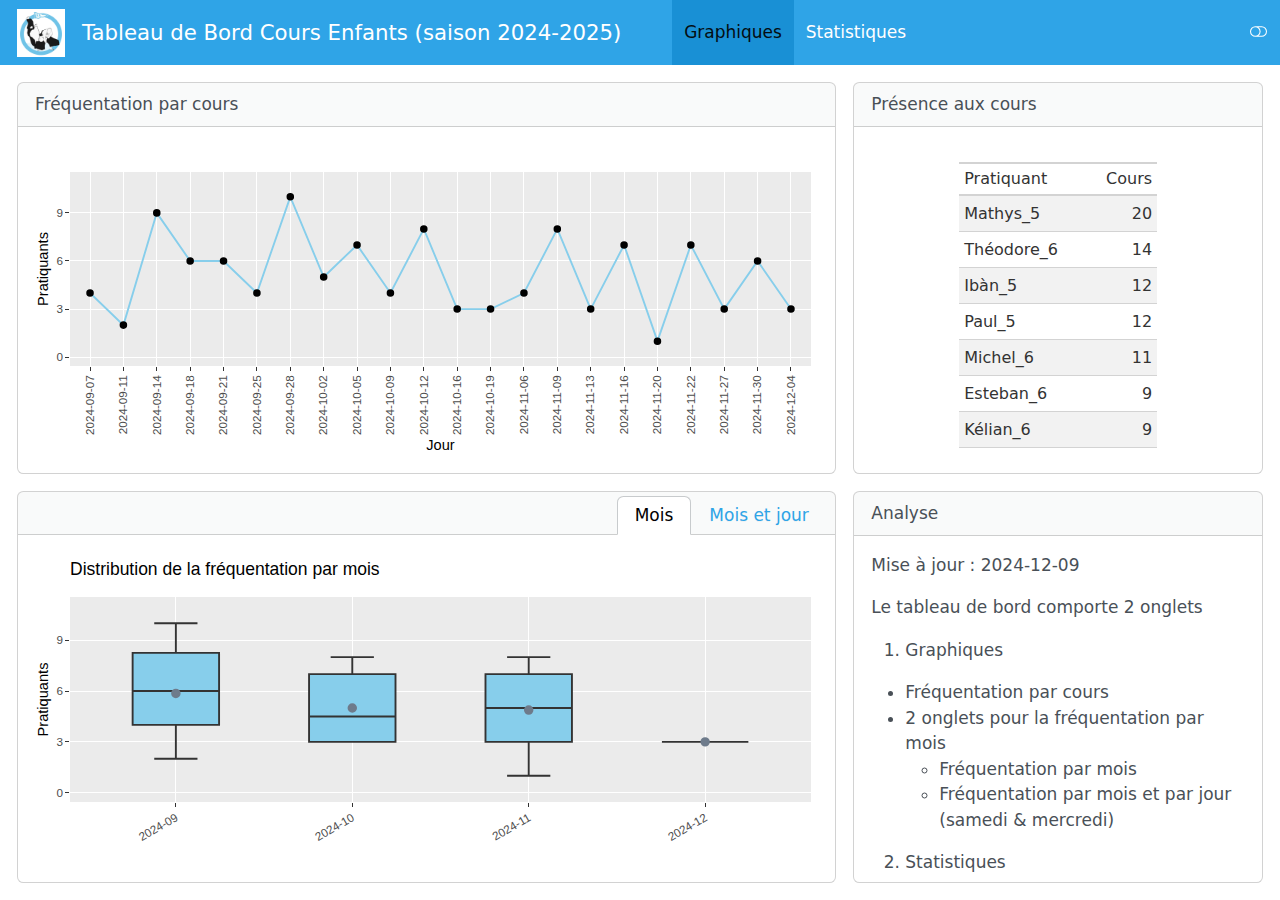
==== commit 6b767407: "tdb màj" ====
--- a/tdb/index.html
+++ b/tdb/index.html
@@ -6,7 +6,7 @@
 
 <meta name="viewport" content="width=device-width, initial-scale=1.0, user-scalable=yes">
 
-<meta name="dcterms.date" content="2024-12-06">
+<meta name="dcterms.date" content="2024-12-09">
 
 <title>Tableau de Bord Cours Enfants (saison 2024-2025)</title>
 <style>
@@ -86,14 +86,16 @@
 <div class="html-fill-item html-fill-container bslib-grid" style="display: grid; grid-template-columns: minmax(3em, 60fr) minmax(3em, 30fr);
 grid-auto-rows: minmax(0, 1fr);">
 <div class="html-fill-item html-fill-container bslib-grid" style="display: grid; grid-template-rows: minmax(3em, 1fr) minmax(3em, 1fr); grid-auto-columns: minmax(0, 1fr);">
+<div class="html-fill-item html-fill-container bslib-grid" style="display: grid; grid-template-columns: minmax(3em, 1fr);
+grid-auto-rows: minmax(0, 1fr);">
 <div class="card cell html-fill-item html-fill-container bslib-card" data-title="Fréquentation par cours" data-bslib-card-init="" data-require-bs-caller="card()" data-full-screen="false">
 <div class="card-header"><div class="card-title"><span style="display: inline">
 Fréquentation par cours
 </span></div></div>
 <div class="card-body html-fill-item html-fill-container">
 <div class="cell-output-display html-fill-item html-fill-container">
-<div class="plotly html-widget html-fill-item html-fill-container" id="htmlwidget-c7fff27c5f5bc2c088ac" style="width:100%;height:406px;"></div>
-<script type="application/json" data-for="htmlwidget-c7fff27c5f5bc2c088ac">{"x":{"data":[{"x":[1,2,3,4,5,6,7,8,9,10,11,12,13,14,15,16,17,18,19,20,21,22],"y":[4,2,9,6,6,4,10,5,7,4,8,3,3,4,8,3,7,1,7,3,6,3],"text":["Quand: 2024-09-07<br />Nbre:  4","Quand: 2024-09-11<br />Nbre:  2","Quand: 2024-09-14<br />Nbre:  9","Quand: 2024-09-18<br />Nbre:  6","Quand: 2024-09-21<br />Nbre:  6","Quand: 2024-09-25<br />Nbre:  4","Quand: 2024-09-28<br />Nbre: 10","Quand: 2024-10-02<br />Nbre:  5","Quand: 2024-10-05<br />Nbre:  7","Quand: 2024-10-09<br />Nbre:  4","Quand: 2024-10-12<br />Nbre:  8","Quand: 2024-10-16<br />Nbre:  3","Quand: 2024-10-19<br />Nbre:  3","Quand: 2024-11-06<br />Nbre:  4","Quand: 2024-11-09<br />Nbre:  8","Quand: 2024-11-13<br />Nbre:  3","Quand: 2024-11-16<br />Nbre:  7","Quand: 2024-11-20<br />Nbre:  1","Quand: 2024-11-22<br />Nbre:  7","Quand: 2024-11-27<br />Nbre:  3","Quand: 2024-11-30<br />Nbre:  6","Quand: 2024-12-04<br />Nbre:  3"],"type":"scatter","mode":"markers+lines","marker":{"autocolorscale":false,"color":"rgba(0,0,0,1)","opacity":1,"size":5.6692913385826778,"symbol":"circle","line":{"width":1.8897637795275593,"color":"rgba(0,0,0,1)"}},"hoveron":"points","showlegend":false,"xaxis":"x","yaxis":"y","hoverinfo":"text","line":{"width":1.8897637795275593,"color":"rgba(70,130,180,1)","dash":"solid"},"frame":null}],"layout":{"margin":{"t":27.68949771689498,"r":7.3059360730593621,"b":88.401826484018287,"l":31.415525114155258},"plot_bgcolor":"rgba(235,235,235,1)","paper_bgcolor":"rgba(255,255,255,1)","font":{"color":"rgba(0,0,0,1)","family":"","size":14.611872146118724},"xaxis":{"domain":[0,1],"automargin":true,"type":"linear","autorange":false,"range":[0.40000000000000002,22.600000000000001],"tickmode":"array","ticktext":["2024-09-07","2024-09-11","2024-09-14","2024-09-18","2024-09-21","2024-09-25","2024-09-28","2024-10-02","2024-10-05","2024-10-09","2024-10-12","2024-10-16","2024-10-19","2024-11-06","2024-11-09","2024-11-13","2024-11-16","2024-11-20","2024-11-22","2024-11-27","2024-11-30","2024-12-04"],"tickvals":[1,2,3,4,5,6.0000000000000009,7,8,9,10,11,12,12.999999999999998,14.000000000000002,15.000000000000002,16,17,18,19,20,21,22],"categoryorder":"array","categoryarray":["2024-09-07","2024-09-11","2024-09-14","2024-09-18","2024-09-21","2024-09-25","2024-09-28","2024-10-02","2024-10-05","2024-10-09","2024-10-12","2024-10-16","2024-10-19","2024-11-06","2024-11-09","2024-11-13","2024-11-16","2024-11-20","2024-11-22","2024-11-27","2024-11-30","2024-12-04"],"nticks":null,"ticks":"outside","tickcolor":"rgba(51,51,51,1)","ticklen":3.6529680365296811,"tickwidth":0.66417600664176002,"showticklabels":true,"tickfont":{"color":"rgba(77,77,77,1)","family":"","size":11.68949771689498},"tickangle":-90,"showline":false,"linecolor":null,"linewidth":0,"showgrid":true,"gridcolor":"rgba(255,255,255,1)","gridwidth":0.66417600664176002,"zeroline":false,"anchor":"y","title":{"text":"Jour","font":{"color":"rgba(0,0,0,1)","family":"","size":14.611872146118724}},"hoverformat":".2f"},"yaxis":{"domain":[0,1],"automargin":true,"type":"linear","autorange":false,"range":[-0.55000000000000004,11.550000000000001],"tickmode":"array","ticktext":["0","3","6","9"],"tickvals":[0,3,6.0000000000000009,9],"categoryorder":"array","categoryarray":["0","3","6","9"],"nticks":null,"ticks":"outside","tickcolor":"rgba(51,51,51,1)","ticklen":3.6529680365296811,"tickwidth":0.66417600664176002,"showticklabels":true,"tickfont":{"color":"rgba(77,77,77,1)","family":"","size":11.689497716894984},"tickangle":-0,"showline":false,"linecolor":null,"linewidth":0,"showgrid":true,"gridcolor":"rgba(255,255,255,1)","gridwidth":0.66417600664176002,"zeroline":false,"anchor":"x","title":{"text":"Nbre","font":{"color":"rgba(0,0,0,1)","family":"","size":14.611872146118724}},"hoverformat":".2f"},"shapes":[{"type":"rect","fillcolor":null,"line":{"color":null,"width":0,"linetype":[]},"yref":"paper","xref":"paper","x0":0,"x1":1,"y0":0,"y1":1}],"showlegend":false,"legend":{"bgcolor":"rgba(255,255,255,1)","bordercolor":"transparent","borderwidth":1.8897637795275593,"font":{"color":"rgba(0,0,0,1)","family":"","size":11.68949771689498}},"hovermode":"closest","barmode":"relative"},"config":{"doubleClick":"reset","modeBarButtonsToAdd":["hoverclosest","hovercompare"],"showSendToCloud":false},"source":"A","attrs":{"20f251fbae6b4":{"x":{},"y":{},"type":"scatter"},"20f257e1164bf":{"x":{},"y":{}}},"cur_data":"20f251fbae6b4","visdat":{"20f251fbae6b4":["function (y) ","x"],"20f257e1164bf":["function (y) ","x"]},"highlight":{"on":"plotly_click","persistent":false,"dynamic":false,"selectize":false,"opacityDim":0.20000000000000001,"selected":{"opacity":1},"debounce":0},"shinyEvents":["plotly_hover","plotly_click","plotly_selected","plotly_relayout","plotly_brushed","plotly_brushing","plotly_clickannotation","plotly_doubleclick","plotly_deselect","plotly_afterplot","plotly_sunburstclick"],"base_url":"https://plot.ly"},"evals":[],"jsHooks":[]}</script>
+<div class="plotly html-widget html-fill-item html-fill-container" id="htmlwidget-a65bc46efe255a6d8bb1" style="width:100%;height:406px;"></div>
+<script type="application/json" data-for="htmlwidget-a65bc46efe255a6d8bb1">{"x":{"data":[{"x":[1,2,3,4,5,6,7,8,9,10,11,12,13,14,15,16,17,18,19,20,21,22],"y":[4,2,9,6,6,4,10,5,7,4,8,3,3,4,8,3,7,1,7,3,6,3],"text":["DateText: 2024-09-07<br />Pratiquants:  4","DateText: 2024-09-11<br />Pratiquants:  2","DateText: 2024-09-14<br />Pratiquants:  9","DateText: 2024-09-18<br />Pratiquants:  6","DateText: 2024-09-21<br />Pratiquants:  6","DateText: 2024-09-25<br />Pratiquants:  4","DateText: 2024-09-28<br />Pratiquants: 10","DateText: 2024-10-02<br />Pratiquants:  5","DateText: 2024-10-05<br />Pratiquants:  7","DateText: 2024-10-09<br />Pratiquants:  4","DateText: 2024-10-12<br />Pratiquants:  8","DateText: 2024-10-16<br />Pratiquants:  3","DateText: 2024-10-19<br />Pratiquants:  3","DateText: 2024-11-06<br />Pratiquants:  4","DateText: 2024-11-09<br />Pratiquants:  8","DateText: 2024-11-13<br />Pratiquants:  3","DateText: 2024-11-16<br />Pratiquants:  7","DateText: 2024-11-20<br />Pratiquants:  1","DateText: 2024-11-22<br />Pratiquants:  7","DateText: 2024-11-27<br />Pratiquants:  3","DateText: 2024-11-30<br />Pratiquants:  6","DateText: 2024-12-04<br />Pratiquants:  3"],"type":"scatter","mode":"markers+lines","marker":{"autocolorscale":false,"color":"rgba(0,0,0,1)","opacity":1,"size":5.6692913385826778,"symbol":"circle","line":{"width":1.8897637795275593,"color":"rgba(0,0,0,1)"}},"hoveron":"points","showlegend":false,"xaxis":"x","yaxis":"y","hoverinfo":"text","line":{"width":1.8897637795275593,"color":"rgba(135,206,235,1)","dash":"solid"},"frame":null}],"layout":{"margin":{"t":27.68949771689498,"r":7.3059360730593621,"b":88.401826484018287,"l":31.415525114155258},"plot_bgcolor":"rgba(235,235,235,1)","paper_bgcolor":"rgba(255,255,255,1)","font":{"color":"rgba(0,0,0,1)","family":"","size":14.611872146118724},"xaxis":{"domain":[0,1],"automargin":true,"type":"linear","autorange":false,"range":[0.40000000000000002,22.600000000000001],"tickmode":"array","ticktext":["2024-09-07","2024-09-11","2024-09-14","2024-09-18","2024-09-21","2024-09-25","2024-09-28","2024-10-02","2024-10-05","2024-10-09","2024-10-12","2024-10-16","2024-10-19","2024-11-06","2024-11-09","2024-11-13","2024-11-16","2024-11-20","2024-11-22","2024-11-27","2024-11-30","2024-12-04"],"tickvals":[1,2,3,4,5,6.0000000000000009,7,8,9,10,11,12,12.999999999999998,14.000000000000002,15.000000000000002,16,17,18,19,20,21,22],"categoryorder":"array","categoryarray":["2024-09-07","2024-09-11","2024-09-14","2024-09-18","2024-09-21","2024-09-25","2024-09-28","2024-10-02","2024-10-05","2024-10-09","2024-10-12","2024-10-16","2024-10-19","2024-11-06","2024-11-09","2024-11-13","2024-11-16","2024-11-20","2024-11-22","2024-11-27","2024-11-30","2024-12-04"],"nticks":null,"ticks":"outside","tickcolor":"rgba(51,51,51,1)","ticklen":3.6529680365296811,"tickwidth":0.66417600664176002,"showticklabels":true,"tickfont":{"color":"rgba(77,77,77,1)","family":"","size":11.68949771689498},"tickangle":-90,"showline":false,"linecolor":null,"linewidth":0,"showgrid":true,"gridcolor":"rgba(255,255,255,1)","gridwidth":0.66417600664176002,"zeroline":false,"anchor":"y","title":{"text":"Jour","font":{"color":"rgba(0,0,0,1)","family":"","size":14.611872146118724}},"hoverformat":".2f"},"yaxis":{"domain":[0,1],"automargin":true,"type":"linear","autorange":false,"range":[-0.55000000000000004,11.550000000000001],"tickmode":"array","ticktext":["0","3","6","9"],"tickvals":[0,3,6.0000000000000009,9],"categoryorder":"array","categoryarray":["0","3","6","9"],"nticks":null,"ticks":"outside","tickcolor":"rgba(51,51,51,1)","ticklen":3.6529680365296811,"tickwidth":0.66417600664176002,"showticklabels":true,"tickfont":{"color":"rgba(77,77,77,1)","family":"","size":11.689497716894984},"tickangle":-0,"showline":false,"linecolor":null,"linewidth":0,"showgrid":true,"gridcolor":"rgba(255,255,255,1)","gridwidth":0.66417600664176002,"zeroline":false,"anchor":"x","title":{"text":"Pratiquants","font":{"color":"rgba(0,0,0,1)","family":"","size":14.611872146118724}},"hoverformat":".2f"},"shapes":[{"type":"rect","fillcolor":null,"line":{"color":null,"width":0,"linetype":[]},"yref":"paper","xref":"paper","x0":0,"x1":1,"y0":0,"y1":1}],"showlegend":false,"legend":{"bgcolor":"rgba(255,255,255,1)","bordercolor":"transparent","borderwidth":1.8897637795275593,"font":{"color":"rgba(0,0,0,1)","family":"","size":11.68949771689498}},"hovermode":"closest","barmode":"relative"},"config":{"doubleClick":"reset","modeBarButtonsToAdd":["hoverclosest","hovercompare"],"showSendToCloud":false},"source":"A","attrs":{"3e0e6333bbda9":{"x":{},"y":{},"type":"scatter"},"3e0e6258c51fc":{"x":{},"y":{}}},"cur_data":"3e0e6333bbda9","visdat":{"3e0e6333bbda9":["function (y) ","x"],"3e0e6258c51fc":["function (y) ","x"]},"highlight":{"on":"plotly_click","persistent":false,"dynamic":false,"selectize":false,"opacityDim":0.20000000000000001,"selected":{"opacity":1},"debounce":0},"shinyEvents":["plotly_hover","plotly_click","plotly_selected","plotly_relayout","plotly_brushed","plotly_brushing","plotly_clickannotation","plotly_doubleclick","plotly_deselect","plotly_afterplot","plotly_sunburstclick"],"base_url":"https://plot.ly"},"evals":[],"jsHooks":[]}</script>
 </div>
 </div>
 <bslib-tooltip placement="auto" bsoptions="[]" data-require-bs-version="5" data-require-bs-caller="tooltip()">
@@ -102,17 +104,24 @@
         <svg xmlns="http://www.w3.org/2000/svg" viewbox="0 0 24 24" style="height:1em;width:1em;" aria-hidden="true" role="img"><path d="M20 5C20 4.4 19.6 4 19 4H13C12.4 4 12 3.6 12 3C12 2.4 12.4 2 13 2H21C21.6 2 22 2.4 22 3V11C22 11.6 21.6 12 21 12C20.4 12 20 11.6 20 11V5ZM4 19C4 19.6 4.4 20 5 20H11C11.6 20 12 20.4 12 21C12 21.6 11.6 22 11 22H3C2.4 22 2 21.6 2 21V13C2 12.4 2.4 12 3 12C3.6 12 4 12.4 4 13V19Z"></path></svg>
     </span>
 </bslib-tooltip><script data-bslib-card-init="">bslib.Card.initializeAllCards();</script></div>
-<div class="card cell html-fill-item html-fill-container bslib-card" data-title="Distribution de la fréquentation par mois" data-bslib-card-init="" data-require-bs-caller="card()" data-full-screen="false">
-<div class="card-header"><div class="card-title"><span style="display: inline">
-Distribution de la fréquentation par mois
-</span></div></div>
-<div class="card-body html-fill-item html-fill-container">
+</div>
+<div class="card tabset html-fill-item html-fill-container bslib-card" data-bslib-card-init="" data-require-bs-caller="card()" data-full-screen="false">
+<div class="card-header bslib-navs-card-title"><div class="card-title"><span style="display: inline">
+
+</span></div><ul class="nav nav-tabs card-header-tabs" role="tablist" data-tabsetid="card-tabset-2"><li class="nav-item" role="presentation"><a href="#card-tabset-2-1" role="tab" data-toggle="tab" data-bs-toggle="tab" data-value="Mois" aria-selected="true" class="nav-link active">Mois</a></li><li class="nav-item" role="presentation"><a href="#card-tabset-2-2" role="tab" data-toggle="tab" data-bs-toggle="tab" data-value="Mois et jour" aria-selected="false" class="nav-link">Mois et jour</a></li></ul></div>
+
+
+<div class="tab-content html-fill-item html-fill-container" data-tabset-id="card-tabset-2"><div class="tab-pane active show html-fill-item html-fill-container" role="tabpanel" id="card-tabset-2-1"><div class="card-body html-fill-item html-fill-container" data-title="Mois">
 <div class="cell-output-display html-fill-item html-fill-container">
-<div class="plotly html-widget html-fill-item html-fill-container" id="htmlwidget-720e59ac2f46d6274b35" style="width:100%;height:406px;"></div>
-<script type="application/json" data-for="htmlwidget-720e59ac2f46d6274b35">{"x":{"data":[{"x":[1,1,1,1,2,2,2,3,3,3,3],"y":[4,9,6,10,7,8,3,8,7,7,6],"hoverinfo":"y","type":"box","fillcolor":"rgba(222,235,247,1)","marker":{"opacity":null,"outliercolor":"rgba(0,0,0,1)","line":{"width":1.8897637795275593,"color":"rgba(0,0,0,1)"},"size":5.6692913385826778},"line":{"color":"rgba(51,51,51,1)","width":1.8897637795275593},"name":"samedi","legendgroup":"samedi","showlegend":true,"xaxis":"x","yaxis":"y","frame":null},{"x":[1,1,1,2,2,2,3,3,3,3,4],"y":[2,6,4,5,4,3,4,3,1,3,3],"hoverinfo":"y","type":"box","fillcolor":"rgba(158,202,225,1)","marker":{"opacity":null,"outliercolor":"rgba(0,0,0,1)","line":{"width":1.8897637795275593,"color":"rgba(0,0,0,1)"},"size":5.6692913385826778},"line":{"color":"rgba(51,51,51,1)","width":1.8897637795275593},"name":"mercredi","legendgroup":"mercredi","showlegend":true,"xaxis":"x2","yaxis":"y","frame":null},{"x":[1,2,3],"y":[7.25,6,7],"text":["Mois: 2024-09<br />Nbre: NA","Mois: 2024-10<br />Nbre: NA","Mois: 2024-11<br />Nbre: NA"],"type":"scatter","mode":"markers","marker":{"autocolorscale":false,"color":"rgba(0,0,0,1)","opacity":1,"size":7.559055118110237,"symbol":"circle-cross-open","line":{"width":1.8897637795275593,"color":"rgba(0,0,0,1)"}},"hoveron":"points","showlegend":false,"xaxis":"x","yaxis":"y","hoverinfo":"text","frame":null},{"x":[1,2,3,4],"y":[4,4,2.75,3],"text":["Mois: 2024-09<br />Nbre: NA","Mois: 2024-10<br />Nbre: NA","Mois: 2024-11<br />Nbre: NA","Mois: 2024-12<br />Nbre:  3"],"type":"scatter","mode":"markers","marker":{"autocolorscale":false,"color":"rgba(0,0,0,1)","opacity":1,"size":7.559055118110237,"symbol":"circle-cross-open","line":{"width":1.8897637795275593,"color":"rgba(0,0,0,1)"}},"hoveron":"points","showlegend":false,"xaxis":"x2","yaxis":"y","hoverinfo":"text","frame":null}],"layout":{"margin":{"t":39.37899543378996,"r":18.99543378995434,"b":70.867579908675822,"l":31.415525114155258},"plot_bgcolor":"rgba(235,235,235,1)","paper_bgcolor":"rgba(255,255,255,1)","font":{"color":"rgba(0,0,0,1)","family":"","size":14.611872146118724},"xaxis":{"domain":[0,0.49643264840182649],"automargin":true,"type":"linear","autorange":false,"range":[0.40000000000000002,4.5999999999999996],"tickmode":"array","ticktext":["2024-09","2024-10","2024-11","2024-12"],"tickvals":[1,2,3,4],"categoryorder":"array","categoryarray":["2024-09","2024-10","2024-11","2024-12"],"nticks":null,"ticks":"outside","tickcolor":"rgba(51,51,51,1)","ticklen":3.6529680365296811,"tickwidth":0.66417600664176002,"showticklabels":true,"tickfont":{"color":"rgba(77,77,77,1)","family":"","size":11.68949771689498},"tickangle":-90,"showline":false,"linecolor":null,"linewidth":0,"showgrid":true,"gridcolor":"rgba(255,255,255,1)","gridwidth":0.66417600664176002,"zeroline":false,"anchor":"y","title":"","hoverformat":".2f"},"annotations":[{"text":"Mois","x":0.5,"y":0,"showarrow":false,"ax":0,"ay":0,"font":{"color":"rgba(0,0,0,1)","family":"","size":14.611872146118724},"xref":"paper","yref":"paper","textangle":-0,"xanchor":"center","yanchor":"top","annotationType":"axis","yshift":-51.14155251141554},{"text":"Nbre","x":0,"y":0.5,"showarrow":false,"ax":0,"ay":0,"font":{"color":"rgba(0,0,0,1)","family":"","size":14.611872146118724},"xref":"paper","yref":"paper","textangle":-90,"xanchor":"right","yanchor":"center","annotationType":"axis","xshift":-16.073059360730596},{"text":"samedi","x":0.24821632420091325,"y":1,"showarrow":false,"ax":0,"ay":0,"font":{"color":"rgba(26,26,26,1)","family":"","size":11.68949771689498},"xref":"paper","yref":"paper","textangle":-0,"xanchor":"center","yanchor":"bottom"},{"text":"mercredi","x":0.75178367579908678,"y":1,"showarrow":false,"ax":0,"ay":0,"font":{"color":"rgba(26,26,26,1)","family":"","size":11.68949771689498},"xref":"paper","yref":"paper","textangle":-0,"xanchor":"center","yanchor":"bottom"}],"yaxis":{"domain":[0,1],"automargin":true,"type":"linear","autorange":false,"range":[-0.55000000000000004,11.550000000000001],"tickmode":"array","ticktext":["0","3","6","9"],"tickvals":[0,3,6.0000000000000009,9],"categoryorder":"array","categoryarray":["0","3","6","9"],"nticks":null,"ticks":"outside","tickcolor":"rgba(51,51,51,1)","ticklen":3.6529680365296811,"tickwidth":0.66417600664176002,"showticklabels":true,"tickfont":{"color":"rgba(77,77,77,1)","family":"","size":11.689497716894984},"tickangle":-0,"showline":false,"linecolor":null,"linewidth":0,"showgrid":true,"gridcolor":"rgba(255,255,255,1)","gridwidth":0.66417600664176002,"zeroline":false,"anchor":"x","title":"","hoverformat":".2f"},"shapes":[{"type":"rect","fillcolor":null,"line":{"color":null,"width":0,"linetype":[]},"yref":"paper","xref":"paper","x0":0,"x1":0.49643264840182649,"y0":0,"y1":1},{"type":"rect","fillcolor":"rgba(217,217,217,1)","line":{"color":"transparent","width":0.66417600664176002,"linetype":"solid"},"yref":"paper","xref":"paper","x0":0,"x1":0.49643264840182649,"y0":0,"y1":23.37899543378996,"yanchor":1,"ysizemode":"pixel"},{"type":"rect","fillcolor":null,"line":{"color":null,"width":0,"linetype":[]},"yref":"paper","xref":"paper","x0":0.50356735159817356,"x1":1,"y0":0,"y1":1},{"type":"rect","fillcolor":"rgba(217,217,217,1)","line":{"color":"transparent","width":0.66417600664176002,"linetype":"solid"},"yref":"paper","xref":"paper","x0":0.50356735159817356,"x1":1,"y0":0,"y1":23.37899543378996,"yanchor":1,"ysizemode":"pixel"}],"xaxis2":{"type":"linear","autorange":false,"range":[0.40000000000000002,4.5999999999999996],"tickmode":"array","ticktext":["2024-09","2024-10","2024-11","2024-12"],"tickvals":[1,2,3,4],"categoryorder":"array","categoryarray":["2024-09","2024-10","2024-11","2024-12"],"nticks":null,"ticks":"outside","tickcolor":"rgba(51,51,51,1)","ticklen":3.6529680365296811,"tickwidth":0.66417600664176002,"showticklabels":true,"tickfont":{"color":"rgba(77,77,77,1)","family":"","size":11.68949771689498},"tickangle":-90,"showline":false,"linecolor":null,"linewidth":0,"showgrid":true,"domain":[0.50356735159817356,1],"gridcolor":"rgba(255,255,255,1)","gridwidth":0.66417600664176002,"zeroline":false,"anchor":"y","title":"","hoverformat":".2f"},"showlegend":false,"legend":{"bgcolor":"rgba(255,255,255,1)","bordercolor":"transparent","borderwidth":1.8897637795275593,"font":{"color":"rgba(0,0,0,1)","family":"","size":11.68949771689498}},"hovermode":"closest","barmode":"relative"},"config":{"doubleClick":"reset","modeBarButtonsToAdd":["hoverclosest","hovercompare"],"showSendToCloud":false},"source":"A","attrs":{"20f255c8ddc95":{"x":{},"y":{},"fill":{},"type":"box"},"20f254087c682":{"x":{},"y":{}}},"cur_data":"20f255c8ddc95","visdat":{"20f255c8ddc95":["function (y) ","x"],"20f254087c682":["function (y) ","x"]},"highlight":{"on":"plotly_click","persistent":false,"dynamic":false,"selectize":false,"opacityDim":0.20000000000000001,"selected":{"opacity":1},"debounce":0},"shinyEvents":["plotly_hover","plotly_click","plotly_selected","plotly_relayout","plotly_brushed","plotly_brushing","plotly_clickannotation","plotly_doubleclick","plotly_deselect","plotly_afterplot","plotly_sunburstclick"],"base_url":"https://plot.ly"},"evals":[],"jsHooks":[]}</script>
-</div>
-</div>
-<bslib-tooltip placement="auto" bsoptions="[]" data-require-bs-version="5" data-require-bs-caller="tooltip()">
+<div class="plotly html-widget html-fill-item html-fill-container" id="htmlwidget-44d3f820b1822e7fa181" style="width:100%;height:406px;"></div>
+<script type="application/json" data-for="htmlwidget-44d3f820b1822e7fa181">{"x":{"data":[{"x":[1,1,1,1,1,1,1,2,2,2,2,2,2,3,3,3,3,3,3,3,3,4],"y":[4,2,9,6,6,4,10,5,7,4,8,3,3,4,8,3,7,1,7,3,6,3],"hoverinfo":"y","type":"box","fillcolor":"rgba(135,206,235,1)","marker":{"opacity":null,"outliercolor":"rgba(0,0,0,1)","line":{"width":1.8897637795275593,"color":"rgba(0,0,0,1)"},"size":5.6692913385826778},"line":{"color":"rgba(51,51,51,1)","width":1.8897637795275593},"showlegend":false,"xaxis":"x","yaxis":"y","frame":null},{"x":[1,2,3,4],"y":[5.8571428571428568,5,4.875,3],"text":["Mois: 2024-09<br />Pratiquants: NA","Mois: 2024-10<br />Pratiquants: NA","Mois: 2024-11<br />Pratiquants: NA","Mois: 2024-12<br />Pratiquants:  3"],"type":"scatter","mode":"markers","marker":{"autocolorscale":false,"color":"rgba(110,123,139,1)","opacity":1,"size":7.559055118110237,"symbol":"circle","line":{"width":1.8897637795275593,"color":"rgba(110,123,139,1)"}},"hoveron":"points","showlegend":false,"xaxis":"x","yaxis":"y","hoverinfo":"text","frame":null}],"layout":{"margin":{"t":45.223744292237441,"r":7.3059360730593621,"b":27.031963470319642,"l":31.415525114155258},"plot_bgcolor":"rgba(235,235,235,1)","paper_bgcolor":"rgba(255,255,255,1)","font":{"color":"rgba(0,0,0,1)","family":"","size":14.611872146118724},"title":{"text":"Distribution de la fréquentation par mois","font":{"color":"rgba(0,0,0,1)","family":"","size":17.534246575342465},"x":0,"xref":"paper"},"xaxis":{"domain":[0,1],"automargin":true,"type":"linear","autorange":false,"range":[0.40000000000000002,4.5999999999999996],"tickmode":"array","ticktext":["2024-09","2024-10","2024-11","2024-12"],"tickvals":[1,2,3,4],"categoryorder":"array","categoryarray":["2024-09","2024-10","2024-11","2024-12"],"nticks":null,"ticks":"outside","tickcolor":"rgba(51,51,51,1)","ticklen":3.6529680365296811,"tickwidth":0.66417600664176002,"showticklabels":true,"tickfont":{"color":"rgba(77,77,77,1)","family":"","size":11.68949771689498},"tickangle":-30,"showline":false,"linecolor":null,"linewidth":0,"showgrid":true,"gridcolor":"rgba(255,255,255,1)","gridwidth":0.66417600664176002,"zeroline":false,"anchor":"y","title":{"text":"","font":{"color":"rgba(0,0,0,1)","family":"","size":14.611872146118724}},"hoverformat":".2f"},"yaxis":{"domain":[0,1],"automargin":true,"type":"linear","autorange":false,"range":[-0.55000000000000004,11.550000000000001],"tickmode":"array","ticktext":["0","3","6","9"],"tickvals":[0,3,6.0000000000000009,9],"categoryorder":"array","categoryarray":["0","3","6","9"],"nticks":null,"ticks":"outside","tickcolor":"rgba(51,51,51,1)","ticklen":3.6529680365296811,"tickwidth":0.66417600664176002,"showticklabels":true,"tickfont":{"color":"rgba(77,77,77,1)","family":"","size":11.689497716894984},"tickangle":-0,"showline":false,"linecolor":null,"linewidth":0,"showgrid":true,"gridcolor":"rgba(255,255,255,1)","gridwidth":0.66417600664176002,"zeroline":false,"anchor":"x","title":{"text":"Pratiquants","font":{"color":"rgba(0,0,0,1)","family":"","size":14.611872146118724}},"hoverformat":".2f"},"shapes":[{"type":"rect","fillcolor":null,"line":{"color":null,"width":0,"linetype":[]},"yref":"paper","xref":"paper","x0":0,"x1":1,"y0":0,"y1":1}],"showlegend":false,"legend":{"bgcolor":"rgba(255,255,255,1)","bordercolor":"transparent","borderwidth":1.8897637795275593,"font":{"color":"rgba(0,0,0,1)","family":"","size":11.68949771689498}},"hovermode":"closest","barmode":"relative"},"config":{"doubleClick":"reset","modeBarButtonsToAdd":["hoverclosest","hovercompare"],"showSendToCloud":false},"source":"A","attrs":{"3e0e623afdb4b":{"x":{},"y":{},"type":"box"},"3e0e673a7f485":{"x":{},"y":{}}},"cur_data":"3e0e623afdb4b","visdat":{"3e0e623afdb4b":["function (y) ","x"],"3e0e673a7f485":["function (y) ","x"]},"highlight":{"on":"plotly_click","persistent":false,"dynamic":false,"selectize":false,"opacityDim":0.20000000000000001,"selected":{"opacity":1},"debounce":0},"shinyEvents":["plotly_hover","plotly_click","plotly_selected","plotly_relayout","plotly_brushed","plotly_brushing","plotly_clickannotation","plotly_doubleclick","plotly_deselect","plotly_afterplot","plotly_sunburstclick"],"base_url":"https://plot.ly"},"evals":[],"jsHooks":[]}</script>
+</div>
+</div></div><div class="tab-pane html-fill-item html-fill-container" role="tabpanel" id="card-tabset-2-2"><div class="card-body html-fill-item html-fill-container" data-title="Mois et jour">
+<div class="cell-output-display html-fill-item html-fill-container">
+<div class="plotly html-widget html-fill-item html-fill-container" id="htmlwidget-6823a57090a2cf2221ea" style="width:100%;height:406px;"></div>
+<script type="application/json" data-for="htmlwidget-6823a57090a2cf2221ea">{"x":{"data":[{"x":[1,1,1,1,2,2,2,3,3,3,3],"y":[4,9,6,10,7,8,3,8,7,7,6],"hoverinfo":"y","type":"box","fillcolor":"rgba(135,206,235,1)","marker":{"opacity":null,"outliercolor":"rgba(0,0,0,1)","line":{"width":1.8897637795275593,"color":"rgba(0,0,0,1)"},"size":5.6692913385826778},"line":{"color":"rgba(51,51,51,1)","width":1.8897637795275593},"showlegend":false,"xaxis":"x","yaxis":"y","frame":null},{"x":[1,1,1,2,2,2,3,3,3,3,4],"y":[2,6,4,5,4,3,4,3,1,3,3],"hoverinfo":"y","type":"box","fillcolor":"rgba(135,206,235,1)","marker":{"opacity":null,"outliercolor":"rgba(0,0,0,1)","line":{"width":1.8897637795275593,"color":"rgba(0,0,0,1)"},"size":5.6692913385826778},"line":{"color":"rgba(51,51,51,1)","width":1.8897637795275593},"showlegend":false,"xaxis":"x2","yaxis":"y","frame":null},{"x":[1,2,3],"y":[7.25,6,7],"text":["Mois: 2024-09<br />Pratiquants: NA","Mois: 2024-10<br />Pratiquants: NA","Mois: 2024-11<br />Pratiquants: NA"],"type":"scatter","mode":"markers","marker":{"autocolorscale":false,"color":"rgba(110,123,139,1)","opacity":1,"size":7.559055118110237,"symbol":"circle","line":{"width":1.8897637795275593,"color":"rgba(110,123,139,1)"}},"hoveron":"points","showlegend":false,"xaxis":"x","yaxis":"y","hoverinfo":"text","frame":null},{"x":[1,2,3,4],"y":[4,4,2.75,3],"text":["Mois: 2024-09<br />Pratiquants: NA","Mois: 2024-10<br />Pratiquants: NA","Mois: 2024-11<br />Pratiquants: NA","Mois: 2024-12<br />Pratiquants:  3"],"type":"scatter","mode":"markers","marker":{"autocolorscale":false,"color":"rgba(110,123,139,1)","opacity":1,"size":7.559055118110237,"symbol":"circle","line":{"width":1.8897637795275593,"color":"rgba(110,123,139,1)"}},"hoveron":"points","showlegend":false,"xaxis":"x2","yaxis":"y","hoverinfo":"text","frame":null}],"layout":{"margin":{"t":56.913242009132418,"r":18.99543378995434,"b":27.031963470319642,"l":31.415525114155258},"plot_bgcolor":"rgba(235,235,235,1)","paper_bgcolor":"rgba(255,255,255,1)","font":{"color":"rgba(0,0,0,1)","family":"","size":14.611872146118724},"title":{"text":"Distribution de la fréquentation par mois et jour","font":{"color":"rgba(0,0,0,1)","family":"","size":17.534246575342465},"x":0,"xref":"paper"},"xaxis":{"domain":[0,0.49643264840182649],"automargin":true,"type":"linear","autorange":false,"range":[0.40000000000000002,4.5999999999999996],"tickmode":"array","ticktext":["2024-09","2024-10","2024-11","2024-12"],"tickvals":[1,2,3,4],"categoryorder":"array","categoryarray":["2024-09","2024-10","2024-11","2024-12"],"nticks":null,"ticks":"outside","tickcolor":"rgba(51,51,51,1)","ticklen":3.6529680365296811,"tickwidth":0.66417600664176002,"showticklabels":true,"tickfont":{"color":"rgba(77,77,77,1)","family":"","size":11.68949771689498},"tickangle":-30,"showline":false,"linecolor":null,"linewidth":0,"showgrid":true,"gridcolor":"rgba(255,255,255,1)","gridwidth":0.66417600664176002,"zeroline":false,"anchor":"y","title":"","hoverformat":".2f"},"yaxis":{"domain":[0,1],"automargin":true,"type":"linear","autorange":false,"range":[-0.55000000000000004,11.550000000000001],"tickmode":"array","ticktext":["0","3","6","9"],"tickvals":[0,3,6.0000000000000009,9],"categoryorder":"array","categoryarray":["0","3","6","9"],"nticks":null,"ticks":"outside","tickcolor":"rgba(51,51,51,1)","ticklen":3.6529680365296811,"tickwidth":0.66417600664176002,"showticklabels":true,"tickfont":{"color":"rgba(77,77,77,1)","family":"","size":11.689497716894984},"tickangle":-0,"showline":false,"linecolor":null,"linewidth":0,"showgrid":true,"gridcolor":"rgba(255,255,255,1)","gridwidth":0.66417600664176002,"zeroline":false,"anchor":"x","title":"","hoverformat":".2f"},"annotations":[{"text":"Pratiquants","x":0,"y":0.5,"showarrow":false,"ax":0,"ay":0,"font":{"color":"rgba(0,0,0,1)","family":"","size":14.611872146118724},"xref":"paper","yref":"paper","textangle":-90,"xanchor":"right","yanchor":"center","annotationType":"axis","xshift":-16.073059360730596},{"text":"samedi","x":0.24821632420091325,"y":1,"showarrow":false,"ax":0,"ay":0,"font":{"color":"rgba(26,26,26,1)","family":"","size":11.68949771689498},"xref":"paper","yref":"paper","textangle":-0,"xanchor":"center","yanchor":"bottom"},{"text":"mercredi","x":0.75178367579908678,"y":1,"showarrow":false,"ax":0,"ay":0,"font":{"color":"rgba(26,26,26,1)","family":"","size":11.68949771689498},"xref":"paper","yref":"paper","textangle":-0,"xanchor":"center","yanchor":"bottom"}],"shapes":[{"type":"rect","fillcolor":null,"line":{"color":null,"width":0,"linetype":[]},"yref":"paper","xref":"paper","x0":0,"x1":0.49643264840182649,"y0":0,"y1":1},{"type":"rect","fillcolor":"rgba(217,217,217,1)","line":{"color":"transparent","width":0.66417600664176002,"linetype":"solid"},"yref":"paper","xref":"paper","x0":0,"x1":0.49643264840182649,"y0":0,"y1":23.37899543378996,"yanchor":1,"ysizemode":"pixel"},{"type":"rect","fillcolor":null,"line":{"color":null,"width":0,"linetype":[]},"yref":"paper","xref":"paper","x0":0.50356735159817356,"x1":1,"y0":0,"y1":1},{"type":"rect","fillcolor":"rgba(217,217,217,1)","line":{"color":"transparent","width":0.66417600664176002,"linetype":"solid"},"yref":"paper","xref":"paper","x0":0.50356735159817356,"x1":1,"y0":0,"y1":23.37899543378996,"yanchor":1,"ysizemode":"pixel"}],"xaxis2":{"type":"linear","autorange":false,"range":[0.40000000000000002,4.5999999999999996],"tickmode":"array","ticktext":["2024-09","2024-10","2024-11","2024-12"],"tickvals":[1,2,3,4],"categoryorder":"array","categoryarray":["2024-09","2024-10","2024-11","2024-12"],"nticks":null,"ticks":"outside","tickcolor":"rgba(51,51,51,1)","ticklen":3.6529680365296811,"tickwidth":0.66417600664176002,"showticklabels":true,"tickfont":{"color":"rgba(77,77,77,1)","family":"","size":11.68949771689498},"tickangle":-30,"showline":false,"linecolor":null,"linewidth":0,"showgrid":true,"domain":[0.50356735159817356,1],"gridcolor":"rgba(255,255,255,1)","gridwidth":0.66417600664176002,"zeroline":false,"anchor":"y","title":"","hoverformat":".2f"},"showlegend":false,"legend":{"bgcolor":"rgba(255,255,255,1)","bordercolor":"transparent","borderwidth":1.8897637795275593,"font":{"color":"rgba(0,0,0,1)","family":"","size":11.68949771689498}},"hovermode":"closest","barmode":"relative"},"config":{"doubleClick":"reset","modeBarButtonsToAdd":["hoverclosest","hovercompare"],"showSendToCloud":false},"source":"A","attrs":{"3e0e664d86252":{"x":{},"y":{},"type":"box"},"3e0e6137aac83":{"x":{},"y":{}}},"cur_data":"3e0e664d86252","visdat":{"3e0e664d86252":["function (y) ","x"],"3e0e6137aac83":["function (y) ","x"]},"highlight":{"on":"plotly_click","persistent":false,"dynamic":false,"selectize":false,"opacityDim":0.20000000000000001,"selected":{"opacity":1},"debounce":0},"shinyEvents":["plotly_hover","plotly_click","plotly_selected","plotly_relayout","plotly_brushed","plotly_brushing","plotly_clickannotation","plotly_doubleclick","plotly_deselect","plotly_afterplot","plotly_sunburstclick"],"base_url":"https://plot.ly"},"evals":[],"jsHooks":[]}</script>
+</div>
+</div></div></div><bslib-tooltip placement="auto" bsoptions="[]" data-require-bs-version="5" data-require-bs-caller="tooltip()">
     <template>Expand</template>
     <span class="bslib-full-screen-enter badge rounded-pill">
         <svg xmlns="http://www.w3.org/2000/svg" viewbox="0 0 24 24" style="height:1em;width:1em;" aria-hidden="true" role="img"><path d="M20 5C20 4.4 19.6 4 19 4H13C12.4 4 12 3.6 12 3C12 2.4 12.4 2 13 2H21C21.6 2 22 2.4 22 3V11C22 11.6 21.6 12 21 12C20.4 12 20 11.6 20 11V5ZM4 19C4 19.6 4.4 20 5 20H11C11.6 20 12 20.4 12 21C12 21.6 11.6 22 11 22H3C2.4 22 2 21.6 2 21V13C2 12.4 2.4 12 3 12C3.6 12 4 12.4 4 13V19Z"></path></svg>
@@ -125,23 +134,23 @@
 </span></div></div>
 <div class="card-body html-fill-item html-fill-container">
 <div class="cell-output-display html-fill-item html-fill-container">
-<div id="emjagvmcqa" style="padding-left:0px;padding-right:0px;padding-top:10px;padding-bottom:10px;overflow-x:auto;overflow-y:auto;width:auto;height:auto;" class="html-fill-item html-fill-container">
-<style>#emjagvmcqa table {
+<div id="zvkrgfiapt" style="padding-left:0px;padding-right:0px;padding-top:10px;padding-bottom:10px;overflow-x:auto;overflow-y:auto;width:auto;height:auto;" class="html-fill-item html-fill-container">
+<style>#zvkrgfiapt table {
   font-family: system-ui, 'Segoe UI', Roboto, Helvetica, Arial, sans-serif, 'Apple Color Emoji', 'Segoe UI Emoji', 'Segoe UI Symbol', 'Noto Color Emoji';
   -webkit-font-smoothing: antialiased;
   -moz-osx-font-smoothing: grayscale;
 }
 
-#emjagvmcqa thead, #emjagvmcqa tbody, #emjagvmcqa tfoot, #emjagvmcqa tr, #emjagvmcqa td, #emjagvmcqa th {
+#zvkrgfiapt thead, #zvkrgfiapt tbody, #zvkrgfiapt tfoot, #zvkrgfiapt tr, #zvkrgfiapt td, #zvkrgfiapt th {
   border-style: none;
 }
 
-#emjagvmcqa p {
+#zvkrgfiapt p {
   margin: 0;
   padding: 0;
 }
 
-#emjagvmcqa .gt_table {
+#zvkrgfiapt .gt_table {
   display: table;
   border-collapse: collapse;
   line-height: normal;
@@ -167,12 +176,12 @@
   border-left-color: #D3D3D3;
 }
 
-#emjagvmcqa .gt_caption {
+#zvkrgfiapt .gt_caption {
   padding-top: 4px;
   padding-bottom: 4px;
 }
 
-#emjagvmcqa .gt_title {
+#zvkrgfiapt .gt_title {
   color: #333333;
   font-size: 125%;
   font-weight: initial;
@@ -184,7 +193,7 @@
   border-bottom-width: 0;
 }
 
-#emjagvmcqa .gt_subtitle {
+#zvkrgfiapt .gt_subtitle {
   color: #333333;
   font-size: 85%;
   font-weight: initial;
@@ -196,7 +205,7 @@
   border-top-width: 0;
 }
 
-#emjagvmcqa .gt_heading {
+#zvkrgfiapt .gt_heading {
   background-color: #FFFFFF;
   text-align: center;
   border-bottom-color: #FFFFFF;
@@ -208,13 +217,13 @@
   border-right-color: #D3D3D3;
 }
 
-#emjagvmcqa .gt_bottom_border {
+#zvkrgfiapt .gt_bottom_border {
   border-bottom-style: solid;
   border-bottom-width: 2px;
   border-bottom-color: #D3D3D3;
 }
 
-#emjagvmcqa .gt_col_headings {
+#zvkrgfiapt .gt_col_headings {
   border-top-style: solid;
   border-top-width: 2px;
   border-top-color: #D3D3D3;
@@ -229,7 +238,7 @@
   border-right-color: #D3D3D3;
 }
 
-#emjagvmcqa .gt_col_heading {
+#zvkrgfiapt .gt_col_heading {
   color: #333333;
   background-color: #FFFFFF;
   font-size: 100%;
@@ -249,7 +258,7 @@
   overflow-x: hidden;
 }
 
-#emjagvmcqa .gt_column_spanner_outer {
+#zvkrgfiapt .gt_column_spanner_outer {
   color: #333333;
   background-color: #FFFFFF;
   font-size: 100%;
@@ -261,15 +270,15 @@
   padding-right: 4px;
 }
 
-#emjagvmcqa .gt_column_spanner_outer:first-child {
+#zvkrgfiapt .gt_column_spanner_outer:first-child {
   padding-left: 0;
 }
 
-#emjagvmcqa .gt_column_spanner_outer:last-child {
+#zvkrgfiapt .gt_column_spanner_outer:last-child {
   padding-right: 0;
 }
 
-#emjagvmcqa .gt_column_spanner {
+#zvkrgfiapt .gt_column_spanner {
   border-bottom-style: solid;
   border-bottom-width: 2px;
   border-bottom-color: #D3D3D3;
@@ -281,11 +290,11 @@
   width: 100%;
 }
 
-#emjagvmcqa .gt_spanner_row {
+#zvkrgfiapt .gt_spanner_row {
   border-bottom-style: hidden;
 }
 
-#emjagvmcqa .gt_group_heading {
+#zvkrgfiapt .gt_group_heading {
   padding-top: 8px;
   padding-bottom: 8px;
   padding-left: 5px;
@@ -311,7 +320,7 @@
   text-align: left;
 }
 
-#emjagvmcqa .gt_empty_group_heading {
+#zvkrgfiapt .gt_empty_group_heading {
   padding: 0.5px;
   color: #333333;
   background-color: #FFFFFF;
@@ -326,15 +335,15 @@
   vertical-align: middle;
 }
 
-#emjagvmcqa .gt_from_md > :first-child {
+#zvkrgfiapt .gt_from_md > :first-child {
   margin-top: 0;
 }
 
-#emjagvmcqa .gt_from_md > :last-child {
+#zvkrgfiapt .gt_from_md > :last-child {
   margin-bottom: 0;
 }
 
-#emjagvmcqa .gt_row {
+#zvkrgfiapt .gt_row {
   padding-top: 8px;
   padding-bottom: 8px;
   padding-left: 5px;
@@ -353,7 +362,7 @@
   overflow-x: hidden;
 }
 
-#emjagvmcqa .gt_stub {
+#zvkrgfiapt .gt_stub {
   color: #333333;
   background-color: #FFFFFF;
   font-size: 100%;
@@ -366,7 +375,7 @@
   padding-right: 5px;
 }
 
-#emjagvmcqa .gt_stub_row_group {
+#zvkrgfiapt .gt_stub_row_group {
   color: #333333;
   background-color: #FFFFFF;
   font-size: 100%;
@@ -380,15 +389,15 @@
   vertical-align: top;
 }
 
-#emjagvmcqa .gt_row_group_first td {
+#zvkrgfiapt .gt_row_group_first td {
   border-top-width: 2px;
 }
 
-#emjagvmcqa .gt_row_group_first th {
+#zvkrgfiapt .gt_row_group_first th {
   border-top-width: 2px;
 }
 
-#emjagvmcqa .gt_summary_row {
+#zvkrgfiapt .gt_summary_row {
   color: #333333;
   background-color: #FFFFFF;
   text-transform: inherit;
@@ -398,16 +407,16 @@
   padding-right: 5px;
 }
 
-#emjagvmcqa .gt_first_summary_row {
+#zvkrgfiapt .gt_first_summary_row {
   border-top-style: solid;
   border-top-color: #D3D3D3;
 }
 
-#emjagvmcqa .gt_first_summary_row.thick {
+#zvkrgfiapt .gt_first_summary_row.thick {
   border-top-width: 2px;
 }
 
-#emjagvmcqa .gt_last_summary_row {
+#zvkrgfiapt .gt_last_summary_row {
   padding-top: 8px;
   padding-bottom: 8px;
   padding-left: 5px;
@@ -417,7 +426,7 @@
   border-bottom-color: #D3D3D3;
 }
 
-#emjagvmcqa .gt_grand_summary_row {
+#zvkrgfiapt .gt_grand_summary_row {
   color: #333333;
   background-color: #FFFFFF;
   text-transform: inherit;
@@ -427,7 +436,7 @@
   padding-right: 5px;
 }
 
-#emjagvmcqa .gt_first_grand_summary_row {
+#zvkrgfiapt .gt_first_grand_summary_row {
   padding-top: 8px;
   padding-bottom: 8px;
   padding-left: 5px;
@@ -437,7 +446,7 @@
   border-top-color: #D3D3D3;
 }
 
-#emjagvmcqa .gt_last_grand_summary_row_top {
+#zvkrgfiapt .gt_last_grand_summary_row_top {
   padding-top: 8px;
   padding-bottom: 8px;
   padding-left: 5px;
@@ -447,11 +456,11 @@
   border-bottom-color: #D3D3D3;
 }
 
-#emjagvmcqa .gt_striped {
+#zvkrgfiapt .gt_striped {
   background-color: rgba(128, 128, 128, 0.05);
 }
 
-#emjagvmcqa .gt_table_body {
+#zvkrgfiapt .gt_table_body {
   border-top-style: solid;
   border-top-width: 2px;
   border-top-color: #D3D3D3;
@@ -460,7 +469,7 @@
   border-bottom-color: #D3D3D3;
 }
 
-#emjagvmcqa .gt_footnotes {
+#zvkrgfiapt .gt_footnotes {
   color: #333333;
   background-color: #FFFFFF;
   border-bottom-style: none;
@@ -474,7 +483,7 @@
   border-right-color: #D3D3D3;
 }
 
-#emjagvmcqa .gt_footnote {
+#zvkrgfiapt .gt_footnote {
   margin: 0px;
   font-size: 90%;
   padding-top: 4px;
@@ -483,7 +492,7 @@
   padding-right: 5px;
 }
 
-#emjagvmcqa .gt_sourcenotes {
+#zvkrgfiapt .gt_sourcenotes {
   color: #333333;
   background-color: #FFFFFF;
   border-bottom-style: none;
@@ -497,7 +506,7 @@
   border-right-color: #D3D3D3;
 }
 
-#emjagvmcqa .gt_sourcenote {
+#zvkrgfiapt .gt_sourcenote {
   font-size: 90%;
   padding-top: 4px;
   padding-bottom: 4px;
@@ -505,72 +514,72 @@
   padding-right: 5px;
 }
 
-#emjagvmcqa .gt_left {
+#zvkrgfiapt .gt_left {
   text-align: left;
 }
 
-#emjagvmcqa .gt_center {
+#zvkrgfiapt .gt_center {
   text-align: center;
 }
 
-#emjagvmcqa .gt_right {
+#zvkrgfiapt .gt_right {
   text-align: right;
   font-variant-numeric: tabular-nums;
 }
 
-#emjagvmcqa .gt_font_normal {
+#zvkrgfiapt .gt_font_normal {
   font-weight: normal;
 }
 
-#emjagvmcqa .gt_font_bold {
+#zvkrgfiapt .gt_font_bold {
   font-weight: bold;
 }
 
-#emjagvmcqa .gt_font_italic {
+#zvkrgfiapt .gt_font_italic {
   font-style: italic;
 }
 
-#emjagvmcqa .gt_super {
+#zvkrgfiapt .gt_super {
   font-size: 65%;
 }
 
-#emjagvmcqa .gt_footnote_marks {
+#zvkrgfiapt .gt_footnote_marks {
   font-size: 75%;
   vertical-align: 0.4em;
   position: initial;
 }
 
-#emjagvmcqa .gt_asterisk {
+#zvkrgfiapt .gt_asterisk {
   font-size: 100%;
   vertical-align: 0;
 }
 
-#emjagvmcqa .gt_indent_1 {
+#zvkrgfiapt .gt_indent_1 {
   text-indent: 5px;
 }
 
-#emjagvmcqa .gt_indent_2 {
+#zvkrgfiapt .gt_indent_2 {
   text-indent: 10px;
 }
 
-#emjagvmcqa .gt_indent_3 {
+#zvkrgfiapt .gt_indent_3 {
   text-indent: 15px;
 }
 
-#emjagvmcqa .gt_indent_4 {
+#zvkrgfiapt .gt_indent_4 {
   text-indent: 20px;
 }
 
-#emjagvmcqa .gt_indent_5 {
+#zvkrgfiapt .gt_indent_5 {
   text-indent: 25px;
 }
 
-#emjagvmcqa .katex-display {
+#zvkrgfiapt .katex-display {
   display: inline-flex !important;
   margin-bottom: 0.75em !important;
 }
 
-#emjagvmcqa div.Reactable > div.rt-table > div.rt-thead > div.rt-tr.rt-tr-group-header > div.rt-th-group:after {
+#zvkrgfiapt div.Reactable > div.rt-table > div.rt-thead > div.rt-tr.rt-tr-group-header > div.rt-th-group:after {
   height: 0px !important;
 }
 </style>
@@ -652,12 +661,23 @@
 Analyse
 </span></div></div>
 <div class="card-body html-fill-item html-fill-container">
-<p>Mise à jour : 2024-12-06</p>
+<p>Mise à jour : 2024-12-09</p>
 <p>Le tableau de bord comporte 2 onglets</p>
+<ol type="1">
+<li>Graphiques</li>
+</ol>
 <ul>
-<li>Graphiques</li>
+<li>Fréquentation par cours</li>
+<li>2 onglets pour la fréquentation par mois
+<ul>
+<li>Fréquentation par mois</li>
+<li>Fréquentation par mois et par jour (samedi &amp; mercredi)</li>
+</ul></li>
+</ul>
+<ol start="2" type="1">
 <li>Statistiques</li>
-</ul>
+</ol>
+<hr>
 <p>On constate une différence significative entre la fréquentation des cours du samedi et ceux du mercredi (c’est probablement dû à l’enseignant 😇 )</p>
 <p>À surveiller la fréquentation sur les mois suivants.</p>
 </div>
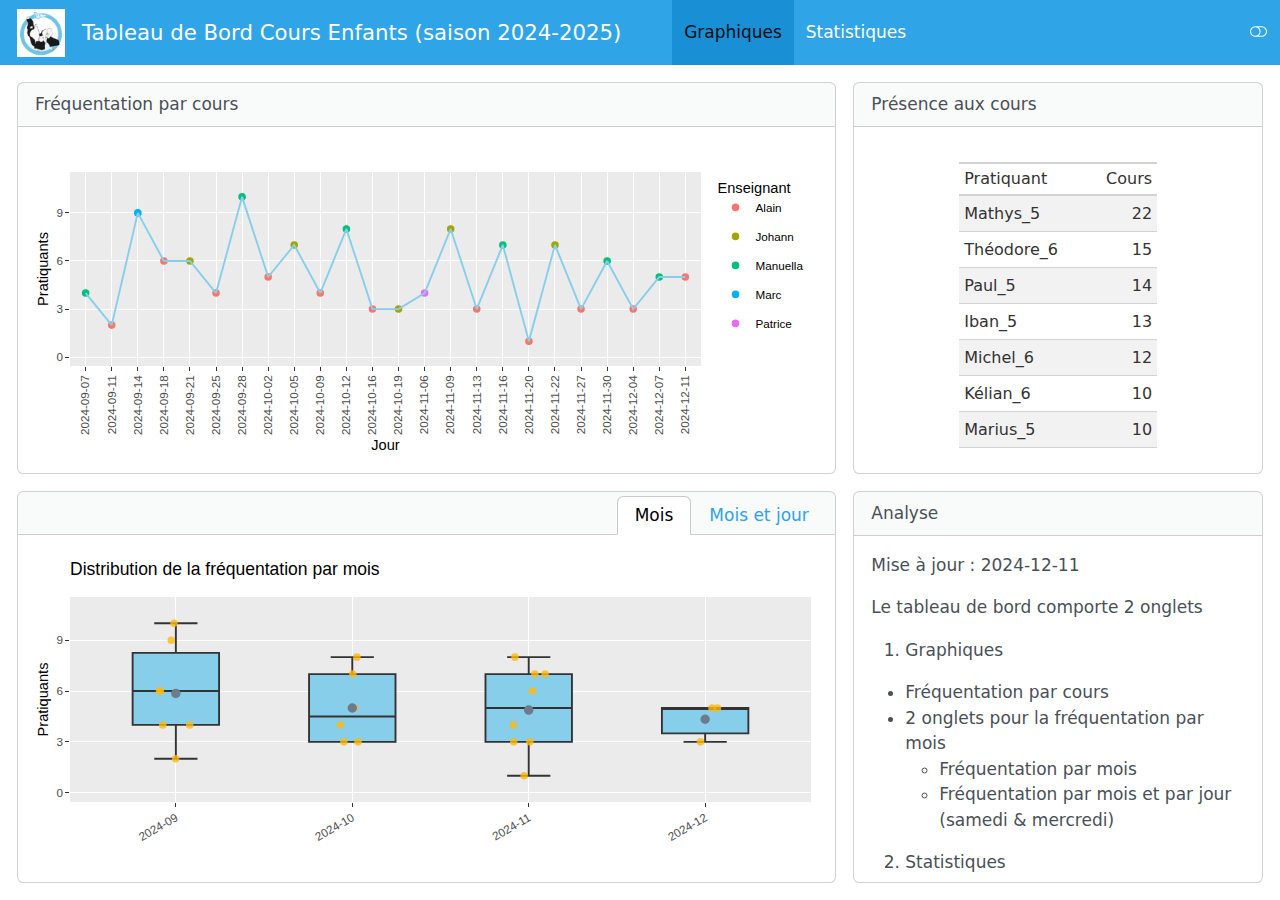
==== commit acbb3bb6: "màj après cours et chgts esthétiques" ====
--- a/tdb/index.html
+++ b/tdb/index.html
@@ -6,7 +6,7 @@
 
 <meta name="viewport" content="width=device-width, initial-scale=1.0, user-scalable=yes">
 
-<meta name="dcterms.date" content="2024-12-09">
+<meta name="dcterms.date" content="2024-12-11">
 
 <title>Tableau de Bord Cours Enfants (saison 2024-2025)</title>
 <style>
@@ -94,8 +94,8 @@
 </span></div></div>
 <div class="card-body html-fill-item html-fill-container">
 <div class="cell-output-display html-fill-item html-fill-container">
-<div class="plotly html-widget html-fill-item html-fill-container" id="htmlwidget-a65bc46efe255a6d8bb1" style="width:100%;height:406px;"></div>
-<script type="application/json" data-for="htmlwidget-a65bc46efe255a6d8bb1">{"x":{"data":[{"x":[1,2,3,4,5,6,7,8,9,10,11,12,13,14,15,16,17,18,19,20,21,22],"y":[4,2,9,6,6,4,10,5,7,4,8,3,3,4,8,3,7,1,7,3,6,3],"text":["DateText: 2024-09-07<br />Pratiquants:  4","DateText: 2024-09-11<br />Pratiquants:  2","DateText: 2024-09-14<br />Pratiquants:  9","DateText: 2024-09-18<br />Pratiquants:  6","DateText: 2024-09-21<br />Pratiquants:  6","DateText: 2024-09-25<br />Pratiquants:  4","DateText: 2024-09-28<br />Pratiquants: 10","DateText: 2024-10-02<br />Pratiquants:  5","DateText: 2024-10-05<br />Pratiquants:  7","DateText: 2024-10-09<br />Pratiquants:  4","DateText: 2024-10-12<br />Pratiquants:  8","DateText: 2024-10-16<br />Pratiquants:  3","DateText: 2024-10-19<br />Pratiquants:  3","DateText: 2024-11-06<br />Pratiquants:  4","DateText: 2024-11-09<br />Pratiquants:  8","DateText: 2024-11-13<br />Pratiquants:  3","DateText: 2024-11-16<br />Pratiquants:  7","DateText: 2024-11-20<br />Pratiquants:  1","DateText: 2024-11-22<br />Pratiquants:  7","DateText: 2024-11-27<br />Pratiquants:  3","DateText: 2024-11-30<br />Pratiquants:  6","DateText: 2024-12-04<br />Pratiquants:  3"],"type":"scatter","mode":"markers+lines","marker":{"autocolorscale":false,"color":"rgba(0,0,0,1)","opacity":1,"size":5.6692913385826778,"symbol":"circle","line":{"width":1.8897637795275593,"color":"rgba(0,0,0,1)"}},"hoveron":"points","showlegend":false,"xaxis":"x","yaxis":"y","hoverinfo":"text","line":{"width":1.8897637795275593,"color":"rgba(135,206,235,1)","dash":"solid"},"frame":null}],"layout":{"margin":{"t":27.68949771689498,"r":7.3059360730593621,"b":88.401826484018287,"l":31.415525114155258},"plot_bgcolor":"rgba(235,235,235,1)","paper_bgcolor":"rgba(255,255,255,1)","font":{"color":"rgba(0,0,0,1)","family":"","size":14.611872146118724},"xaxis":{"domain":[0,1],"automargin":true,"type":"linear","autorange":false,"range":[0.40000000000000002,22.600000000000001],"tickmode":"array","ticktext":["2024-09-07","2024-09-11","2024-09-14","2024-09-18","2024-09-21","2024-09-25","2024-09-28","2024-10-02","2024-10-05","2024-10-09","2024-10-12","2024-10-16","2024-10-19","2024-11-06","2024-11-09","2024-11-13","2024-11-16","2024-11-20","2024-11-22","2024-11-27","2024-11-30","2024-12-04"],"tickvals":[1,2,3,4,5,6.0000000000000009,7,8,9,10,11,12,12.999999999999998,14.000000000000002,15.000000000000002,16,17,18,19,20,21,22],"categoryorder":"array","categoryarray":["2024-09-07","2024-09-11","2024-09-14","2024-09-18","2024-09-21","2024-09-25","2024-09-28","2024-10-02","2024-10-05","2024-10-09","2024-10-12","2024-10-16","2024-10-19","2024-11-06","2024-11-09","2024-11-13","2024-11-16","2024-11-20","2024-11-22","2024-11-27","2024-11-30","2024-12-04"],"nticks":null,"ticks":"outside","tickcolor":"rgba(51,51,51,1)","ticklen":3.6529680365296811,"tickwidth":0.66417600664176002,"showticklabels":true,"tickfont":{"color":"rgba(77,77,77,1)","family":"","size":11.68949771689498},"tickangle":-90,"showline":false,"linecolor":null,"linewidth":0,"showgrid":true,"gridcolor":"rgba(255,255,255,1)","gridwidth":0.66417600664176002,"zeroline":false,"anchor":"y","title":{"text":"Jour","font":{"color":"rgba(0,0,0,1)","family":"","size":14.611872146118724}},"hoverformat":".2f"},"yaxis":{"domain":[0,1],"automargin":true,"type":"linear","autorange":false,"range":[-0.55000000000000004,11.550000000000001],"tickmode":"array","ticktext":["0","3","6","9"],"tickvals":[0,3,6.0000000000000009,9],"categoryorder":"array","categoryarray":["0","3","6","9"],"nticks":null,"ticks":"outside","tickcolor":"rgba(51,51,51,1)","ticklen":3.6529680365296811,"tickwidth":0.66417600664176002,"showticklabels":true,"tickfont":{"color":"rgba(77,77,77,1)","family":"","size":11.689497716894984},"tickangle":-0,"showline":false,"linecolor":null,"linewidth":0,"showgrid":true,"gridcolor":"rgba(255,255,255,1)","gridwidth":0.66417600664176002,"zeroline":false,"anchor":"x","title":{"text":"Pratiquants","font":{"color":"rgba(0,0,0,1)","family":"","size":14.611872146118724}},"hoverformat":".2f"},"shapes":[{"type":"rect","fillcolor":null,"line":{"color":null,"width":0,"linetype":[]},"yref":"paper","xref":"paper","x0":0,"x1":1,"y0":0,"y1":1}],"showlegend":false,"legend":{"bgcolor":"rgba(255,255,255,1)","bordercolor":"transparent","borderwidth":1.8897637795275593,"font":{"color":"rgba(0,0,0,1)","family":"","size":11.68949771689498}},"hovermode":"closest","barmode":"relative"},"config":{"doubleClick":"reset","modeBarButtonsToAdd":["hoverclosest","hovercompare"],"showSendToCloud":false},"source":"A","attrs":{"3e0e6333bbda9":{"x":{},"y":{},"type":"scatter"},"3e0e6258c51fc":{"x":{},"y":{}}},"cur_data":"3e0e6333bbda9","visdat":{"3e0e6333bbda9":["function (y) ","x"],"3e0e6258c51fc":["function (y) ","x"]},"highlight":{"on":"plotly_click","persistent":false,"dynamic":false,"selectize":false,"opacityDim":0.20000000000000001,"selected":{"opacity":1},"debounce":0},"shinyEvents":["plotly_hover","plotly_click","plotly_selected","plotly_relayout","plotly_brushed","plotly_brushing","plotly_clickannotation","plotly_doubleclick","plotly_deselect","plotly_afterplot","plotly_sunburstclick"],"base_url":"https://plot.ly"},"evals":[],"jsHooks":[]}</script>
+<div class="plotly html-widget html-fill-item html-fill-container" id="htmlwidget-354cb14479626b0845ed" style="width:100%;height:406px;"></div>
+<script type="application/json" data-for="htmlwidget-354cb14479626b0845ed">{"x":{"data":[{"x":[2,4,6,8,10,12,16,18,20,22,24],"y":[2,6,4,5,4,3,3,1,3,3,5],"text":["DateText: 2024-09-11<br />Pratiquants:  2<br />Enseignant: Alain","DateText: 2024-09-18<br />Pratiquants:  6<br />Enseignant: Alain","DateText: 2024-09-25<br />Pratiquants:  4<br />Enseignant: Alain","DateText: 2024-10-02<br />Pratiquants:  5<br />Enseignant: Alain","DateText: 2024-10-09<br />Pratiquants:  4<br />Enseignant: Alain","DateText: 2024-10-16<br />Pratiquants:  3<br />Enseignant: Alain","DateText: 2024-11-13<br />Pratiquants:  3<br />Enseignant: Alain","DateText: 2024-11-20<br />Pratiquants:  1<br />Enseignant: Alain","DateText: 2024-11-27<br />Pratiquants:  3<br />Enseignant: Alain","DateText: 2024-12-04<br />Pratiquants:  3<br />Enseignant: Alain","DateText: 2024-12-11<br />Pratiquants:  5<br />Enseignant: Alain"],"type":"scatter","mode":"markers","marker":{"autocolorscale":false,"color":"rgba(248,118,109,1)","opacity":1,"size":5.6692913385826778,"symbol":"circle","line":{"width":1.8897637795275593,"color":"rgba(248,118,109,1)"}},"hoveron":"points","name":"Alain","legendgroup":"Alain","showlegend":true,"xaxis":"x","yaxis":"y","hoverinfo":"text","frame":null},{"x":[5,9,13,15,19],"y":[6,7,3,8,7],"text":["DateText: 2024-09-21<br />Pratiquants:  6<br />Enseignant: Johann","DateText: 2024-10-05<br />Pratiquants:  7<br />Enseignant: Johann","DateText: 2024-10-19<br />Pratiquants:  3<br />Enseignant: Johann","DateText: 2024-11-09<br />Pratiquants:  8<br />Enseignant: Johann","DateText: 2024-11-22<br />Pratiquants:  7<br />Enseignant: Johann"],"type":"scatter","mode":"markers","marker":{"autocolorscale":false,"color":"rgba(163,165,0,1)","opacity":1,"size":5.6692913385826778,"symbol":"circle","line":{"width":1.8897637795275593,"color":"rgba(163,165,0,1)"}},"hoveron":"points","name":"Johann","legendgroup":"Johann","showlegend":true,"xaxis":"x","yaxis":"y","hoverinfo":"text","frame":null},{"x":[1,7,11,17,21,23],"y":[4,10,8,7,6,5],"text":["DateText: 2024-09-07<br />Pratiquants:  4<br />Enseignant: Manuella","DateText: 2024-09-28<br />Pratiquants: 10<br />Enseignant: Manuella","DateText: 2024-10-12<br />Pratiquants:  8<br />Enseignant: Manuella","DateText: 2024-11-16<br />Pratiquants:  7<br />Enseignant: Manuella","DateText: 2024-11-30<br />Pratiquants:  6<br />Enseignant: Manuella","DateText: 2024-12-07<br />Pratiquants:  5<br />Enseignant: Manuella"],"type":"scatter","mode":"markers","marker":{"autocolorscale":false,"color":"rgba(0,191,125,1)","opacity":1,"size":5.6692913385826778,"symbol":"circle","line":{"width":1.8897637795275593,"color":"rgba(0,191,125,1)"}},"hoveron":"points","name":"Manuella","legendgroup":"Manuella","showlegend":true,"xaxis":"x","yaxis":"y","hoverinfo":"text","frame":null},{"x":[3],"y":[9],"text":"DateText: 2024-09-14<br />Pratiquants:  9<br />Enseignant: Marc","type":"scatter","mode":"markers","marker":{"autocolorscale":false,"color":"rgba(0,176,246,1)","opacity":1,"size":5.6692913385826778,"symbol":"circle","line":{"width":1.8897637795275593,"color":"rgba(0,176,246,1)"}},"hoveron":"points","name":"Marc","legendgroup":"Marc","showlegend":true,"xaxis":"x","yaxis":"y","hoverinfo":"text","frame":null},{"x":[14],"y":[4],"text":"DateText: 2024-11-06<br />Pratiquants:  4<br />Enseignant: Patrice","type":"scatter","mode":"markers","marker":{"autocolorscale":false,"color":"rgba(231,107,243,1)","opacity":1,"size":5.6692913385826778,"symbol":"circle","line":{"width":1.8897637795275593,"color":"rgba(231,107,243,1)"}},"hoveron":"points","name":"Patrice","legendgroup":"Patrice","showlegend":true,"xaxis":"x","yaxis":"y","hoverinfo":"text","frame":null},{"x":[1,2,3,4,5,6,7,8,9,10,11,12,13,14,15,16,17,18,19,20,21,22,23,24],"y":[4,2,9,6,6,4,10,5,7,4,8,3,3,4,8,3,7,1,7,3,6,3,5,5],"text":["DateText: 2024-09-07<br />Pratiquants:  4","DateText: 2024-09-11<br />Pratiquants:  2","DateText: 2024-09-14<br />Pratiquants:  9","DateText: 2024-09-18<br />Pratiquants:  6","DateText: 2024-09-21<br />Pratiquants:  6","DateText: 2024-09-25<br />Pratiquants:  4","DateText: 2024-09-28<br />Pratiquants: 10","DateText: 2024-10-02<br />Pratiquants:  5","DateText: 2024-10-05<br />Pratiquants:  7","DateText: 2024-10-09<br />Pratiquants:  4","DateText: 2024-10-12<br />Pratiquants:  8","DateText: 2024-10-16<br />Pratiquants:  3","DateText: 2024-10-19<br />Pratiquants:  3","DateText: 2024-11-06<br />Pratiquants:  4","DateText: 2024-11-09<br />Pratiquants:  8","DateText: 2024-11-13<br />Pratiquants:  3","DateText: 2024-11-16<br />Pratiquants:  7","DateText: 2024-11-20<br />Pratiquants:  1","DateText: 2024-11-22<br />Pratiquants:  7","DateText: 2024-11-27<br />Pratiquants:  3","DateText: 2024-11-30<br />Pratiquants:  6","DateText: 2024-12-04<br />Pratiquants:  3","DateText: 2024-12-07<br />Pratiquants:  5","DateText: 2024-12-11<br />Pratiquants:  5"],"type":"scatter","mode":"lines","line":{"width":1.8897637795275593,"color":"rgba(135,206,235,1)","dash":"solid"},"hoveron":"points","showlegend":false,"xaxis":"x","yaxis":"y","hoverinfo":"text","frame":null}],"layout":{"margin":{"t":27.68949771689498,"r":7.3059360730593621,"b":88.401826484018287,"l":31.415525114155258},"plot_bgcolor":"rgba(235,235,235,1)","paper_bgcolor":"rgba(255,255,255,1)","font":{"color":"rgba(0,0,0,1)","family":"","size":14.611872146118724},"xaxis":{"domain":[0,1],"automargin":true,"type":"linear","autorange":false,"range":[0.40000000000000002,24.600000000000001],"tickmode":"array","ticktext":["2024-09-07","2024-09-11","2024-09-14","2024-09-18","2024-09-21","2024-09-25","2024-09-28","2024-10-02","2024-10-05","2024-10-09","2024-10-12","2024-10-16","2024-10-19","2024-11-06","2024-11-09","2024-11-13","2024-11-16","2024-11-20","2024-11-22","2024-11-27","2024-11-30","2024-12-04","2024-12-07","2024-12-11"],"tickvals":[1,2.0000000000000004,3,3.9999999999999996,5,6,7.0000000000000009,8,9,10,11,12,13,14,15,16,17,18,19,20,21,22,23,24],"categoryorder":"array","categoryarray":["2024-09-07","2024-09-11","2024-09-14","2024-09-18","2024-09-21","2024-09-25","2024-09-28","2024-10-02","2024-10-05","2024-10-09","2024-10-12","2024-10-16","2024-10-19","2024-11-06","2024-11-09","2024-11-13","2024-11-16","2024-11-20","2024-11-22","2024-11-27","2024-11-30","2024-12-04","2024-12-07","2024-12-11"],"nticks":null,"ticks":"outside","tickcolor":"rgba(51,51,51,1)","ticklen":3.6529680365296811,"tickwidth":0.66417600664176002,"showticklabels":true,"tickfont":{"color":"rgba(77,77,77,1)","family":"","size":11.68949771689498},"tickangle":-90,"showline":false,"linecolor":null,"linewidth":0,"showgrid":true,"gridcolor":"rgba(255,255,255,1)","gridwidth":0.66417600664176002,"zeroline":false,"anchor":"y","title":{"text":"Jour","font":{"color":"rgba(0,0,0,1)","family":"","size":14.611872146118724}},"hoverformat":".2f"},"yaxis":{"domain":[0,1],"automargin":true,"type":"linear","autorange":false,"range":[-0.55000000000000004,11.550000000000001],"tickmode":"array","ticktext":["0","3","6","9"],"tickvals":[0,3,6.0000000000000009,9],"categoryorder":"array","categoryarray":["0","3","6","9"],"nticks":null,"ticks":"outside","tickcolor":"rgba(51,51,51,1)","ticklen":3.6529680365296811,"tickwidth":0.66417600664176002,"showticklabels":true,"tickfont":{"color":"rgba(77,77,77,1)","family":"","size":11.689497716894984},"tickangle":-0,"showline":false,"linecolor":null,"linewidth":0,"showgrid":true,"gridcolor":"rgba(255,255,255,1)","gridwidth":0.66417600664176002,"zeroline":false,"anchor":"x","title":{"text":"Pratiquants","font":{"color":"rgba(0,0,0,1)","family":"","size":14.611872146118724}},"hoverformat":".2f"},"shapes":[{"type":"rect","fillcolor":null,"line":{"color":null,"width":0,"linetype":[]},"yref":"paper","xref":"paper","x0":0,"x1":1,"y0":0,"y1":1}],"showlegend":true,"legend":{"bgcolor":"rgba(255,255,255,1)","bordercolor":"transparent","borderwidth":1.8897637795275593,"font":{"color":"rgba(0,0,0,1)","family":"","size":11.68949771689498},"title":{"text":"Enseignant","font":{"color":"rgba(0,0,0,1)","family":"","size":14.611872146118724}}},"hovermode":"closest","barmode":"relative"},"config":{"doubleClick":"reset","modeBarButtonsToAdd":["hoverclosest","hovercompare"],"showSendToCloud":false},"source":"A","attrs":{"598b445f3f4f1":{"x":{},"y":{},"colour":{},"type":"scatter"},"598b4284cdffc":{"x":{},"y":{}}},"cur_data":"598b445f3f4f1","visdat":{"598b445f3f4f1":["function (y) ","x"],"598b4284cdffc":["function (y) ","x"]},"highlight":{"on":"plotly_click","persistent":false,"dynamic":false,"selectize":false,"opacityDim":0.20000000000000001,"selected":{"opacity":1},"debounce":0},"shinyEvents":["plotly_hover","plotly_click","plotly_selected","plotly_relayout","plotly_brushed","plotly_brushing","plotly_clickannotation","plotly_doubleclick","plotly_deselect","plotly_afterplot","plotly_sunburstclick"],"base_url":"https://plot.ly"},"evals":[],"jsHooks":[]}</script>
 </div>
 </div>
 <bslib-tooltip placement="auto" bsoptions="[]" data-require-bs-version="5" data-require-bs-caller="tooltip()">
@@ -113,13 +113,13 @@
 
 <div class="tab-content html-fill-item html-fill-container" data-tabset-id="card-tabset-2"><div class="tab-pane active show html-fill-item html-fill-container" role="tabpanel" id="card-tabset-2-1"><div class="card-body html-fill-item html-fill-container" data-title="Mois">
 <div class="cell-output-display html-fill-item html-fill-container">
-<div class="plotly html-widget html-fill-item html-fill-container" id="htmlwidget-44d3f820b1822e7fa181" style="width:100%;height:406px;"></div>
-<script type="application/json" data-for="htmlwidget-44d3f820b1822e7fa181">{"x":{"data":[{"x":[1,1,1,1,1,1,1,2,2,2,2,2,2,3,3,3,3,3,3,3,3,4],"y":[4,2,9,6,6,4,10,5,7,4,8,3,3,4,8,3,7,1,7,3,6,3],"hoverinfo":"y","type":"box","fillcolor":"rgba(135,206,235,1)","marker":{"opacity":null,"outliercolor":"rgba(0,0,0,1)","line":{"width":1.8897637795275593,"color":"rgba(0,0,0,1)"},"size":5.6692913385826778},"line":{"color":"rgba(51,51,51,1)","width":1.8897637795275593},"showlegend":false,"xaxis":"x","yaxis":"y","frame":null},{"x":[1,2,3,4],"y":[5.8571428571428568,5,4.875,3],"text":["Mois: 2024-09<br />Pratiquants: NA","Mois: 2024-10<br />Pratiquants: NA","Mois: 2024-11<br />Pratiquants: NA","Mois: 2024-12<br />Pratiquants:  3"],"type":"scatter","mode":"markers","marker":{"autocolorscale":false,"color":"rgba(110,123,139,1)","opacity":1,"size":7.559055118110237,"symbol":"circle","line":{"width":1.8897637795275593,"color":"rgba(110,123,139,1)"}},"hoveron":"points","showlegend":false,"xaxis":"x","yaxis":"y","hoverinfo":"text","frame":null}],"layout":{"margin":{"t":45.223744292237441,"r":7.3059360730593621,"b":27.031963470319642,"l":31.415525114155258},"plot_bgcolor":"rgba(235,235,235,1)","paper_bgcolor":"rgba(255,255,255,1)","font":{"color":"rgba(0,0,0,1)","family":"","size":14.611872146118724},"title":{"text":"Distribution de la fréquentation par mois","font":{"color":"rgba(0,0,0,1)","family":"","size":17.534246575342465},"x":0,"xref":"paper"},"xaxis":{"domain":[0,1],"automargin":true,"type":"linear","autorange":false,"range":[0.40000000000000002,4.5999999999999996],"tickmode":"array","ticktext":["2024-09","2024-10","2024-11","2024-12"],"tickvals":[1,2,3,4],"categoryorder":"array","categoryarray":["2024-09","2024-10","2024-11","2024-12"],"nticks":null,"ticks":"outside","tickcolor":"rgba(51,51,51,1)","ticklen":3.6529680365296811,"tickwidth":0.66417600664176002,"showticklabels":true,"tickfont":{"color":"rgba(77,77,77,1)","family":"","size":11.68949771689498},"tickangle":-30,"showline":false,"linecolor":null,"linewidth":0,"showgrid":true,"gridcolor":"rgba(255,255,255,1)","gridwidth":0.66417600664176002,"zeroline":false,"anchor":"y","title":{"text":"","font":{"color":"rgba(0,0,0,1)","family":"","size":14.611872146118724}},"hoverformat":".2f"},"yaxis":{"domain":[0,1],"automargin":true,"type":"linear","autorange":false,"range":[-0.55000000000000004,11.550000000000001],"tickmode":"array","ticktext":["0","3","6","9"],"tickvals":[0,3,6.0000000000000009,9],"categoryorder":"array","categoryarray":["0","3","6","9"],"nticks":null,"ticks":"outside","tickcolor":"rgba(51,51,51,1)","ticklen":3.6529680365296811,"tickwidth":0.66417600664176002,"showticklabels":true,"tickfont":{"color":"rgba(77,77,77,1)","family":"","size":11.689497716894984},"tickangle":-0,"showline":false,"linecolor":null,"linewidth":0,"showgrid":true,"gridcolor":"rgba(255,255,255,1)","gridwidth":0.66417600664176002,"zeroline":false,"anchor":"x","title":{"text":"Pratiquants","font":{"color":"rgba(0,0,0,1)","family":"","size":14.611872146118724}},"hoverformat":".2f"},"shapes":[{"type":"rect","fillcolor":null,"line":{"color":null,"width":0,"linetype":[]},"yref":"paper","xref":"paper","x0":0,"x1":1,"y0":0,"y1":1}],"showlegend":false,"legend":{"bgcolor":"rgba(255,255,255,1)","bordercolor":"transparent","borderwidth":1.8897637795275593,"font":{"color":"rgba(0,0,0,1)","family":"","size":11.68949771689498}},"hovermode":"closest","barmode":"relative"},"config":{"doubleClick":"reset","modeBarButtonsToAdd":["hoverclosest","hovercompare"],"showSendToCloud":false},"source":"A","attrs":{"3e0e623afdb4b":{"x":{},"y":{},"type":"box"},"3e0e673a7f485":{"x":{},"y":{}}},"cur_data":"3e0e623afdb4b","visdat":{"3e0e623afdb4b":["function (y) ","x"],"3e0e673a7f485":["function (y) ","x"]},"highlight":{"on":"plotly_click","persistent":false,"dynamic":false,"selectize":false,"opacityDim":0.20000000000000001,"selected":{"opacity":1},"debounce":0},"shinyEvents":["plotly_hover","plotly_click","plotly_selected","plotly_relayout","plotly_brushed","plotly_brushing","plotly_clickannotation","plotly_doubleclick","plotly_deselect","plotly_afterplot","plotly_sunburstclick"],"base_url":"https://plot.ly"},"evals":[],"jsHooks":[]}</script>
+<div class="plotly html-widget html-fill-item html-fill-container" id="htmlwidget-1a3669de8a77ca03252b" style="width:100%;height:406px;"></div>
+<script type="application/json" data-for="htmlwidget-1a3669de8a77ca03252b">{"x":{"data":[{"x":[1,1,1,1,1,1,1,2,2,2,2,2,2,3,3,3,3,3,3,3,3,4,4,4],"y":[4,2,9,6,6,4,10,5,7,4,8,3,3,4,8,3,7,1,7,3,6,3,5,5],"hoverinfo":"y","type":"box","fillcolor":"rgba(135,206,235,1)","marker":{"opacity":null,"outliercolor":"rgba(0,0,0,1)","line":{"width":1.8897637795275593,"color":"rgba(0,0,0,1)"},"size":5.6692913385826778},"line":{"color":"rgba(51,51,51,1)","width":1.8897637795275593},"showlegend":false,"xaxis":"x","yaxis":"y","frame":null},{"x":[0.92590966559946541,0.99877533218823378,0.97383369831368327,0.9076200208161026,0.91196070779114957,1.0784807790536433,0.98921901714056726,2.0123513747006654,2.0028825139626862,1.9327653227373958,2.0263487034942953,1.9524131605401636,2.0325580020435154,2.9128548755310475,2.9218560883775355,3.0066522625274956,3.092755688354373,2.9739266665186732,3.0348625445738433,2.9151872294489296,3.0214199046138672,3.9735384142026304,4.0387271629180761,4.0698020115494726],"y":[4,2,9,6,6,4,10,5,7,4,8,3,3,4,8,3,7,1,7,3,6,3,5,5],"text":["Mois: 2024-09<br />Pratiquants:  4","Mois: 2024-09<br />Pratiquants:  2","Mois: 2024-09<br />Pratiquants:  9","Mois: 2024-09<br />Pratiquants:  6","Mois: 2024-09<br />Pratiquants:  6","Mois: 2024-09<br />Pratiquants:  4","Mois: 2024-09<br />Pratiquants: 10","Mois: 2024-10<br />Pratiquants:  5","Mois: 2024-10<br />Pratiquants:  7","Mois: 2024-10<br />Pratiquants:  4","Mois: 2024-10<br />Pratiquants:  8","Mois: 2024-10<br />Pratiquants:  3","Mois: 2024-10<br />Pratiquants:  3","Mois: 2024-11<br />Pratiquants:  4","Mois: 2024-11<br />Pratiquants:  8","Mois: 2024-11<br />Pratiquants:  3","Mois: 2024-11<br />Pratiquants:  7","Mois: 2024-11<br />Pratiquants:  1","Mois: 2024-11<br />Pratiquants:  7","Mois: 2024-11<br />Pratiquants:  3","Mois: 2024-11<br />Pratiquants:  6","Mois: 2024-12<br />Pratiquants:  3","Mois: 2024-12<br />Pratiquants:  5","Mois: 2024-12<br />Pratiquants:  5"],"type":"scatter","mode":"markers","marker":{"autocolorscale":false,"color":"rgba(255,185,15,1)","opacity":0.80000000000000004,"size":5.6692913385826778,"symbol":"circle","line":{"width":1.8897637795275593,"color":"rgba(255,185,15,1)"}},"hoveron":"points","showlegend":false,"xaxis":"x","yaxis":"y","hoverinfo":"text","frame":null},{"x":[1,2,3,4],"y":[5.8571428571428568,5,4.875,4.333333333333333],"text":["Mois: 2024-09<br />Pratiquants: 5.857143","Mois: 2024-10<br />Pratiquants: 5.000000","Mois: 2024-11<br />Pratiquants: 4.875000","Mois: 2024-12<br />Pratiquants: 4.333333"],"type":"scatter","mode":"markers","marker":{"autocolorscale":false,"color":"rgba(110,123,139,1)","opacity":1,"size":7.559055118110237,"symbol":"circle","line":{"width":1.8897637795275593,"color":"rgba(110,123,139,1)"}},"hoveron":"points","showlegend":false,"xaxis":"x","yaxis":"y","hoverinfo":"text","frame":null}],"layout":{"margin":{"t":45.223744292237441,"r":7.3059360730593621,"b":27.031963470319642,"l":31.415525114155258},"plot_bgcolor":"rgba(235,235,235,1)","paper_bgcolor":"rgba(255,255,255,1)","font":{"color":"rgba(0,0,0,1)","family":"","size":14.611872146118724},"title":{"text":"Distribution de la fréquentation par mois","font":{"color":"rgba(0,0,0,1)","family":"","size":17.534246575342465},"x":0,"xref":"paper"},"xaxis":{"domain":[0,1],"automargin":true,"type":"linear","autorange":false,"range":[0.40000000000000002,4.5999999999999996],"tickmode":"array","ticktext":["2024-09","2024-10","2024-11","2024-12"],"tickvals":[1,2,3,4],"categoryorder":"array","categoryarray":["2024-09","2024-10","2024-11","2024-12"],"nticks":null,"ticks":"outside","tickcolor":"rgba(51,51,51,1)","ticklen":3.6529680365296811,"tickwidth":0.66417600664176002,"showticklabels":true,"tickfont":{"color":"rgba(77,77,77,1)","family":"","size":11.68949771689498},"tickangle":-30,"showline":false,"linecolor":null,"linewidth":0,"showgrid":true,"gridcolor":"rgba(255,255,255,1)","gridwidth":0.66417600664176002,"zeroline":false,"anchor":"y","title":{"text":"","font":{"color":"rgba(0,0,0,1)","family":"","size":14.611872146118724}},"hoverformat":".2f"},"yaxis":{"domain":[0,1],"automargin":true,"type":"linear","autorange":false,"range":[-0.55000000000000004,11.550000000000001],"tickmode":"array","ticktext":["0","3","6","9"],"tickvals":[0,3,6.0000000000000009,9],"categoryorder":"array","categoryarray":["0","3","6","9"],"nticks":null,"ticks":"outside","tickcolor":"rgba(51,51,51,1)","ticklen":3.6529680365296811,"tickwidth":0.66417600664176002,"showticklabels":true,"tickfont":{"color":"rgba(77,77,77,1)","family":"","size":11.689497716894984},"tickangle":-0,"showline":false,"linecolor":null,"linewidth":0,"showgrid":true,"gridcolor":"rgba(255,255,255,1)","gridwidth":0.66417600664176002,"zeroline":false,"anchor":"x","title":{"text":"Pratiquants","font":{"color":"rgba(0,0,0,1)","family":"","size":14.611872146118724}},"hoverformat":".2f"},"shapes":[{"type":"rect","fillcolor":null,"line":{"color":null,"width":0,"linetype":[]},"yref":"paper","xref":"paper","x0":0,"x1":1,"y0":0,"y1":1}],"showlegend":false,"legend":{"bgcolor":"rgba(255,255,255,1)","bordercolor":"transparent","borderwidth":1.8897637795275593,"font":{"color":"rgba(0,0,0,1)","family":"","size":11.68949771689498}},"hovermode":"closest","barmode":"relative"},"config":{"doubleClick":"reset","modeBarButtonsToAdd":["hoverclosest","hovercompare"],"showSendToCloud":false},"source":"A","attrs":{"598b428b9173d":{"x":{},"y":{},"type":"box"},"598b44150ef2":{"x":{},"y":{}},"598b41787d4b3":{"x":{},"y":{}}},"cur_data":"598b428b9173d","visdat":{"598b428b9173d":["function (y) ","x"],"598b44150ef2":["function (y) ","x"],"598b41787d4b3":["function (y) ","x"]},"highlight":{"on":"plotly_click","persistent":false,"dynamic":false,"selectize":false,"opacityDim":0.20000000000000001,"selected":{"opacity":1},"debounce":0},"shinyEvents":["plotly_hover","plotly_click","plotly_selected","plotly_relayout","plotly_brushed","plotly_brushing","plotly_clickannotation","plotly_doubleclick","plotly_deselect","plotly_afterplot","plotly_sunburstclick"],"base_url":"https://plot.ly"},"evals":[],"jsHooks":[]}</script>
 </div>
 </div></div><div class="tab-pane html-fill-item html-fill-container" role="tabpanel" id="card-tabset-2-2"><div class="card-body html-fill-item html-fill-container" data-title="Mois et jour">
 <div class="cell-output-display html-fill-item html-fill-container">
-<div class="plotly html-widget html-fill-item html-fill-container" id="htmlwidget-6823a57090a2cf2221ea" style="width:100%;height:406px;"></div>
-<script type="application/json" data-for="htmlwidget-6823a57090a2cf2221ea">{"x":{"data":[{"x":[1,1,1,1,2,2,2,3,3,3,3],"y":[4,9,6,10,7,8,3,8,7,7,6],"hoverinfo":"y","type":"box","fillcolor":"rgba(135,206,235,1)","marker":{"opacity":null,"outliercolor":"rgba(0,0,0,1)","line":{"width":1.8897637795275593,"color":"rgba(0,0,0,1)"},"size":5.6692913385826778},"line":{"color":"rgba(51,51,51,1)","width":1.8897637795275593},"showlegend":false,"xaxis":"x","yaxis":"y","frame":null},{"x":[1,1,1,2,2,2,3,3,3,3,4],"y":[2,6,4,5,4,3,4,3,1,3,3],"hoverinfo":"y","type":"box","fillcolor":"rgba(135,206,235,1)","marker":{"opacity":null,"outliercolor":"rgba(0,0,0,1)","line":{"width":1.8897637795275593,"color":"rgba(0,0,0,1)"},"size":5.6692913385826778},"line":{"color":"rgba(51,51,51,1)","width":1.8897637795275593},"showlegend":false,"xaxis":"x2","yaxis":"y","frame":null},{"x":[1,2,3],"y":[7.25,6,7],"text":["Mois: 2024-09<br />Pratiquants: NA","Mois: 2024-10<br />Pratiquants: NA","Mois: 2024-11<br />Pratiquants: NA"],"type":"scatter","mode":"markers","marker":{"autocolorscale":false,"color":"rgba(110,123,139,1)","opacity":1,"size":7.559055118110237,"symbol":"circle","line":{"width":1.8897637795275593,"color":"rgba(110,123,139,1)"}},"hoveron":"points","showlegend":false,"xaxis":"x","yaxis":"y","hoverinfo":"text","frame":null},{"x":[1,2,3,4],"y":[4,4,2.75,3],"text":["Mois: 2024-09<br />Pratiquants: NA","Mois: 2024-10<br />Pratiquants: NA","Mois: 2024-11<br />Pratiquants: NA","Mois: 2024-12<br />Pratiquants:  3"],"type":"scatter","mode":"markers","marker":{"autocolorscale":false,"color":"rgba(110,123,139,1)","opacity":1,"size":7.559055118110237,"symbol":"circle","line":{"width":1.8897637795275593,"color":"rgba(110,123,139,1)"}},"hoveron":"points","showlegend":false,"xaxis":"x2","yaxis":"y","hoverinfo":"text","frame":null}],"layout":{"margin":{"t":56.913242009132418,"r":18.99543378995434,"b":27.031963470319642,"l":31.415525114155258},"plot_bgcolor":"rgba(235,235,235,1)","paper_bgcolor":"rgba(255,255,255,1)","font":{"color":"rgba(0,0,0,1)","family":"","size":14.611872146118724},"title":{"text":"Distribution de la fréquentation par mois et jour","font":{"color":"rgba(0,0,0,1)","family":"","size":17.534246575342465},"x":0,"xref":"paper"},"xaxis":{"domain":[0,0.49643264840182649],"automargin":true,"type":"linear","autorange":false,"range":[0.40000000000000002,4.5999999999999996],"tickmode":"array","ticktext":["2024-09","2024-10","2024-11","2024-12"],"tickvals":[1,2,3,4],"categoryorder":"array","categoryarray":["2024-09","2024-10","2024-11","2024-12"],"nticks":null,"ticks":"outside","tickcolor":"rgba(51,51,51,1)","ticklen":3.6529680365296811,"tickwidth":0.66417600664176002,"showticklabels":true,"tickfont":{"color":"rgba(77,77,77,1)","family":"","size":11.68949771689498},"tickangle":-30,"showline":false,"linecolor":null,"linewidth":0,"showgrid":true,"gridcolor":"rgba(255,255,255,1)","gridwidth":0.66417600664176002,"zeroline":false,"anchor":"y","title":"","hoverformat":".2f"},"yaxis":{"domain":[0,1],"automargin":true,"type":"linear","autorange":false,"range":[-0.55000000000000004,11.550000000000001],"tickmode":"array","ticktext":["0","3","6","9"],"tickvals":[0,3,6.0000000000000009,9],"categoryorder":"array","categoryarray":["0","3","6","9"],"nticks":null,"ticks":"outside","tickcolor":"rgba(51,51,51,1)","ticklen":3.6529680365296811,"tickwidth":0.66417600664176002,"showticklabels":true,"tickfont":{"color":"rgba(77,77,77,1)","family":"","size":11.689497716894984},"tickangle":-0,"showline":false,"linecolor":null,"linewidth":0,"showgrid":true,"gridcolor":"rgba(255,255,255,1)","gridwidth":0.66417600664176002,"zeroline":false,"anchor":"x","title":"","hoverformat":".2f"},"annotations":[{"text":"Pratiquants","x":0,"y":0.5,"showarrow":false,"ax":0,"ay":0,"font":{"color":"rgba(0,0,0,1)","family":"","size":14.611872146118724},"xref":"paper","yref":"paper","textangle":-90,"xanchor":"right","yanchor":"center","annotationType":"axis","xshift":-16.073059360730596},{"text":"samedi","x":0.24821632420091325,"y":1,"showarrow":false,"ax":0,"ay":0,"font":{"color":"rgba(26,26,26,1)","family":"","size":11.68949771689498},"xref":"paper","yref":"paper","textangle":-0,"xanchor":"center","yanchor":"bottom"},{"text":"mercredi","x":0.75178367579908678,"y":1,"showarrow":false,"ax":0,"ay":0,"font":{"color":"rgba(26,26,26,1)","family":"","size":11.68949771689498},"xref":"paper","yref":"paper","textangle":-0,"xanchor":"center","yanchor":"bottom"}],"shapes":[{"type":"rect","fillcolor":null,"line":{"color":null,"width":0,"linetype":[]},"yref":"paper","xref":"paper","x0":0,"x1":0.49643264840182649,"y0":0,"y1":1},{"type":"rect","fillcolor":"rgba(217,217,217,1)","line":{"color":"transparent","width":0.66417600664176002,"linetype":"solid"},"yref":"paper","xref":"paper","x0":0,"x1":0.49643264840182649,"y0":0,"y1":23.37899543378996,"yanchor":1,"ysizemode":"pixel"},{"type":"rect","fillcolor":null,"line":{"color":null,"width":0,"linetype":[]},"yref":"paper","xref":"paper","x0":0.50356735159817356,"x1":1,"y0":0,"y1":1},{"type":"rect","fillcolor":"rgba(217,217,217,1)","line":{"color":"transparent","width":0.66417600664176002,"linetype":"solid"},"yref":"paper","xref":"paper","x0":0.50356735159817356,"x1":1,"y0":0,"y1":23.37899543378996,"yanchor":1,"ysizemode":"pixel"}],"xaxis2":{"type":"linear","autorange":false,"range":[0.40000000000000002,4.5999999999999996],"tickmode":"array","ticktext":["2024-09","2024-10","2024-11","2024-12"],"tickvals":[1,2,3,4],"categoryorder":"array","categoryarray":["2024-09","2024-10","2024-11","2024-12"],"nticks":null,"ticks":"outside","tickcolor":"rgba(51,51,51,1)","ticklen":3.6529680365296811,"tickwidth":0.66417600664176002,"showticklabels":true,"tickfont":{"color":"rgba(77,77,77,1)","family":"","size":11.68949771689498},"tickangle":-30,"showline":false,"linecolor":null,"linewidth":0,"showgrid":true,"domain":[0.50356735159817356,1],"gridcolor":"rgba(255,255,255,1)","gridwidth":0.66417600664176002,"zeroline":false,"anchor":"y","title":"","hoverformat":".2f"},"showlegend":false,"legend":{"bgcolor":"rgba(255,255,255,1)","bordercolor":"transparent","borderwidth":1.8897637795275593,"font":{"color":"rgba(0,0,0,1)","family":"","size":11.68949771689498}},"hovermode":"closest","barmode":"relative"},"config":{"doubleClick":"reset","modeBarButtonsToAdd":["hoverclosest","hovercompare"],"showSendToCloud":false},"source":"A","attrs":{"3e0e664d86252":{"x":{},"y":{},"type":"box"},"3e0e6137aac83":{"x":{},"y":{}}},"cur_data":"3e0e664d86252","visdat":{"3e0e664d86252":["function (y) ","x"],"3e0e6137aac83":["function (y) ","x"]},"highlight":{"on":"plotly_click","persistent":false,"dynamic":false,"selectize":false,"opacityDim":0.20000000000000001,"selected":{"opacity":1},"debounce":0},"shinyEvents":["plotly_hover","plotly_click","plotly_selected","plotly_relayout","plotly_brushed","plotly_brushing","plotly_clickannotation","plotly_doubleclick","plotly_deselect","plotly_afterplot","plotly_sunburstclick"],"base_url":"https://plot.ly"},"evals":[],"jsHooks":[]}</script>
+<div class="plotly html-widget html-fill-item html-fill-container" id="htmlwidget-c27bf7f4c22b94a0b8c9" style="width:100%;height:406px;"></div>
+<script type="application/json" data-for="htmlwidget-c27bf7f4c22b94a0b8c9">{"x":{"data":[{"x":[1,1,1,1,2,2,2,3,3,3,3,4],"y":[4,9,6,10,7,8,3,8,7,7,6,5],"hoverinfo":"y","type":"box","fillcolor":"rgba(135,206,235,1)","marker":{"opacity":null,"outliercolor":"rgba(0,0,0,1)","line":{"width":1.8897637795275593,"color":"rgba(0,0,0,1)"},"size":5.6692913385826778},"line":{"color":"rgba(51,51,51,1)","width":1.8897637795275593},"showlegend":false,"xaxis":"x","yaxis":"y","frame":null},{"x":[1,1,1,2,2,2,3,3,3,3,4,4],"y":[2,6,4,5,4,3,4,3,1,3,3,5],"hoverinfo":"y","type":"box","fillcolor":"rgba(135,206,235,1)","marker":{"opacity":null,"outliercolor":"rgba(0,0,0,1)","line":{"width":1.8897637795275593,"color":"rgba(0,0,0,1)"},"size":5.6692913385826778},"line":{"color":"rgba(51,51,51,1)","width":1.8897637795275593},"showlegend":false,"xaxis":"x2","yaxis":"y","frame":null},{"x":[0.94731814190745356,0.92799579678103328,1.0880644725635649,1.0569489931687712,2.0388172879349442,2.0327042771037669,1.9276508133858443,3.0761787705589088,3.0710222921334207,2.9409804698545488,2.9163479997310788,4.0659395519178361],"y":[4,9,6,10,7,8,3,8,7,7,6,5],"text":["Mois: 2024-09<br />Pratiquants:  4","Mois: 2024-09<br />Pratiquants:  9","Mois: 2024-09<br />Pratiquants:  6","Mois: 2024-09<br />Pratiquants: 10","Mois: 2024-10<br />Pratiquants:  7","Mois: 2024-10<br />Pratiquants:  8","Mois: 2024-10<br />Pratiquants:  3","Mois: 2024-11<br />Pratiquants:  8","Mois: 2024-11<br />Pratiquants:  7","Mois: 2024-11<br />Pratiquants:  7","Mois: 2024-11<br />Pratiquants:  6","Mois: 2024-12<br />Pratiquants:  5"],"type":"scatter","mode":"markers","marker":{"autocolorscale":false,"color":"rgba(255,185,15,1)","opacity":0.80000000000000004,"size":5.6692913385826778,"symbol":"circle","line":{"width":1.8897637795275593,"color":"rgba(255,185,15,1)"}},"hoveron":"points","showlegend":false,"xaxis":"x","yaxis":"y","hoverinfo":"text","frame":null},{"x":[1.045027359155938,1.0157831191085278,1.0531131172087043,2.0013491964899002,2.0952351724263281,1.9231514271348715,3.0509972558356822,3.0548319694120436,3.0257102022878826,2.9476212628185747,4.0892261121422049,3.9052983630448579],"y":[2,6,4,5,4,3,4,3,1,3,3,5],"text":["Mois: 2024-09<br />Pratiquants:  2","Mois: 2024-09<br />Pratiquants:  6","Mois: 2024-09<br />Pratiquants:  4","Mois: 2024-10<br />Pratiquants:  5","Mois: 2024-10<br />Pratiquants:  4","Mois: 2024-10<br />Pratiquants:  3","Mois: 2024-11<br />Pratiquants:  4","Mois: 2024-11<br />Pratiquants:  3","Mois: 2024-11<br />Pratiquants:  1","Mois: 2024-11<br />Pratiquants:  3","Mois: 2024-12<br />Pratiquants:  3","Mois: 2024-12<br />Pratiquants:  5"],"type":"scatter","mode":"markers","marker":{"autocolorscale":false,"color":"rgba(255,185,15,1)","opacity":0.80000000000000004,"size":5.6692913385826778,"symbol":"circle","line":{"width":1.8897637795275593,"color":"rgba(255,185,15,1)"}},"hoveron":"points","showlegend":false,"xaxis":"x2","yaxis":"y","hoverinfo":"text","frame":null},{"x":[1,2,3,4],"y":[7.25,6,7,5],"text":["Mois: 2024-09<br />Pratiquants: NA","Mois: 2024-10<br />Pratiquants: NA","Mois: 2024-11<br />Pratiquants: NA","Mois: 2024-12<br />Pratiquants:  5"],"type":"scatter","mode":"markers","marker":{"autocolorscale":false,"color":"rgba(110,123,139,1)","opacity":1,"size":7.559055118110237,"symbol":"circle","line":{"width":1.8897637795275593,"color":"rgba(110,123,139,1)"}},"hoveron":"points","showlegend":false,"xaxis":"x","yaxis":"y","hoverinfo":"text","frame":null},{"x":[1,2,3,4],"y":[4,4,2.75,4],"text":["Mois: 2024-09<br />Pratiquants: NA","Mois: 2024-10<br />Pratiquants: NA","Mois: 2024-11<br />Pratiquants: NA","Mois: 2024-12<br />Pratiquants: NA"],"type":"scatter","mode":"markers","marker":{"autocolorscale":false,"color":"rgba(110,123,139,1)","opacity":1,"size":7.559055118110237,"symbol":"circle","line":{"width":1.8897637795275593,"color":"rgba(110,123,139,1)"}},"hoveron":"points","showlegend":false,"xaxis":"x2","yaxis":"y","hoverinfo":"text","frame":null}],"layout":{"margin":{"t":56.913242009132418,"r":7.3059360730593621,"b":27.031963470319642,"l":31.415525114155258},"plot_bgcolor":"rgba(235,235,235,1)","paper_bgcolor":"rgba(255,255,255,1)","font":{"color":"rgba(0,0,0,1)","family":"","size":14.611872146118724},"title":{"text":"Distribution de la fréquentation par mois et jour","font":{"color":"rgba(0,0,0,1)","family":"","size":17.534246575342465},"x":0,"xref":"paper"},"xaxis":{"domain":[0,0.49643264840182649],"automargin":true,"type":"linear","autorange":false,"range":[0.40000000000000002,4.5999999999999996],"tickmode":"array","ticktext":["2024-09","2024-10","2024-11","2024-12"],"tickvals":[1,2,3,4],"categoryorder":"array","categoryarray":["2024-09","2024-10","2024-11","2024-12"],"nticks":null,"ticks":"outside","tickcolor":"rgba(51,51,51,1)","ticklen":3.6529680365296811,"tickwidth":0.66417600664176002,"showticklabels":true,"tickfont":{"color":"rgba(77,77,77,1)","family":"","size":11.68949771689498},"tickangle":-30,"showline":false,"linecolor":null,"linewidth":0,"showgrid":true,"gridcolor":"rgba(255,255,255,1)","gridwidth":0.66417600664176002,"zeroline":false,"anchor":"y","title":"","hoverformat":".2f"},"yaxis":{"domain":[0,1],"automargin":true,"type":"linear","autorange":false,"range":[-0.55000000000000004,11.550000000000001],"tickmode":"array","ticktext":["0","3","6","9"],"tickvals":[0,3,6.0000000000000009,9],"categoryorder":"array","categoryarray":["0","3","6","9"],"nticks":null,"ticks":"outside","tickcolor":"rgba(51,51,51,1)","ticklen":3.6529680365296811,"tickwidth":0.66417600664176002,"showticklabels":true,"tickfont":{"color":"rgba(77,77,77,1)","family":"","size":11.689497716894984},"tickangle":-0,"showline":false,"linecolor":null,"linewidth":0,"showgrid":true,"gridcolor":"rgba(255,255,255,1)","gridwidth":0.66417600664176002,"zeroline":false,"anchor":"x","title":"","hoverformat":".2f"},"annotations":[{"text":"Pratiquants","x":0,"y":0.5,"showarrow":false,"ax":0,"ay":0,"font":{"color":"rgba(0,0,0,1)","family":"","size":14.611872146118724},"xref":"paper","yref":"paper","textangle":-90,"xanchor":"right","yanchor":"center","annotationType":"axis","xshift":-16.073059360730596},{"text":"samedi","x":0.24821632420091325,"y":1,"showarrow":false,"ax":0,"ay":0,"font":{"color":"rgba(26,26,26,1)","family":"","size":11.68949771689498},"xref":"paper","yref":"paper","textangle":-0,"xanchor":"center","yanchor":"bottom"},{"text":"mercredi","x":0.75178367579908678,"y":1,"showarrow":false,"ax":0,"ay":0,"font":{"color":"rgba(26,26,26,1)","family":"","size":11.68949771689498},"xref":"paper","yref":"paper","textangle":-0,"xanchor":"center","yanchor":"bottom"}],"shapes":[{"type":"rect","fillcolor":null,"line":{"color":null,"width":0,"linetype":[]},"yref":"paper","xref":"paper","x0":0,"x1":0.49643264840182649,"y0":0,"y1":1},{"type":"rect","fillcolor":"rgba(217,217,217,1)","line":{"color":"transparent","width":0.66417600664176002,"linetype":"solid"},"yref":"paper","xref":"paper","x0":0,"x1":0.49643264840182649,"y0":0,"y1":23.37899543378996,"yanchor":1,"ysizemode":"pixel"},{"type":"rect","fillcolor":null,"line":{"color":null,"width":0,"linetype":[]},"yref":"paper","xref":"paper","x0":0.50356735159817356,"x1":1,"y0":0,"y1":1},{"type":"rect","fillcolor":"rgba(217,217,217,1)","line":{"color":"transparent","width":0.66417600664176002,"linetype":"solid"},"yref":"paper","xref":"paper","x0":0.50356735159817356,"x1":1,"y0":0,"y1":23.37899543378996,"yanchor":1,"ysizemode":"pixel"}],"xaxis2":{"type":"linear","autorange":false,"range":[0.40000000000000002,4.5999999999999996],"tickmode":"array","ticktext":["2024-09","2024-10","2024-11","2024-12"],"tickvals":[1,2,3,4],"categoryorder":"array","categoryarray":["2024-09","2024-10","2024-11","2024-12"],"nticks":null,"ticks":"outside","tickcolor":"rgba(51,51,51,1)","ticklen":3.6529680365296811,"tickwidth":0.66417600664176002,"showticklabels":true,"tickfont":{"color":"rgba(77,77,77,1)","family":"","size":11.68949771689498},"tickangle":-30,"showline":false,"linecolor":null,"linewidth":0,"showgrid":true,"domain":[0.50356735159817356,1],"gridcolor":"rgba(255,255,255,1)","gridwidth":0.66417600664176002,"zeroline":false,"anchor":"y","title":"","hoverformat":".2f"},"showlegend":false,"legend":{"bgcolor":"rgba(255,255,255,1)","bordercolor":"transparent","borderwidth":1.8897637795275593,"font":{"color":"rgba(0,0,0,1)","family":"","size":11.68949771689498}},"hovermode":"closest","barmode":"relative"},"config":{"doubleClick":"reset","modeBarButtonsToAdd":["hoverclosest","hovercompare"],"showSendToCloud":false},"source":"A","attrs":{"598b4488018a3":{"x":{},"y":{},"type":"box"},"598b4565cdc51":{"x":{},"y":{}},"598b416ebf2f6":{"x":{},"y":{}}},"cur_data":"598b4488018a3","visdat":{"598b4488018a3":["function (y) ","x"],"598b4565cdc51":["function (y) ","x"],"598b416ebf2f6":["function (y) ","x"]},"highlight":{"on":"plotly_click","persistent":false,"dynamic":false,"selectize":false,"opacityDim":0.20000000000000001,"selected":{"opacity":1},"debounce":0},"shinyEvents":["plotly_hover","plotly_click","plotly_selected","plotly_relayout","plotly_brushed","plotly_brushing","plotly_clickannotation","plotly_doubleclick","plotly_deselect","plotly_afterplot","plotly_sunburstclick"],"base_url":"https://plot.ly"},"evals":[],"jsHooks":[]}</script>
 </div>
 </div></div></div><bslib-tooltip placement="auto" bsoptions="[]" data-require-bs-version="5" data-require-bs-caller="tooltip()">
     <template>Expand</template>
@@ -134,23 +134,23 @@
 </span></div></div>
 <div class="card-body html-fill-item html-fill-container">
 <div class="cell-output-display html-fill-item html-fill-container">
-<div id="zvkrgfiapt" style="padding-left:0px;padding-right:0px;padding-top:10px;padding-bottom:10px;overflow-x:auto;overflow-y:auto;width:auto;height:auto;" class="html-fill-item html-fill-container">
-<style>#zvkrgfiapt table {
+<div id="uzthbiaqmy" style="padding-left:0px;padding-right:0px;padding-top:10px;padding-bottom:10px;overflow-x:auto;overflow-y:auto;width:auto;height:auto;" class="html-fill-item html-fill-container">
+<style>#uzthbiaqmy table {
   font-family: system-ui, 'Segoe UI', Roboto, Helvetica, Arial, sans-serif, 'Apple Color Emoji', 'Segoe UI Emoji', 'Segoe UI Symbol', 'Noto Color Emoji';
   -webkit-font-smoothing: antialiased;
   -moz-osx-font-smoothing: grayscale;
 }
 
-#zvkrgfiapt thead, #zvkrgfiapt tbody, #zvkrgfiapt tfoot, #zvkrgfiapt tr, #zvkrgfiapt td, #zvkrgfiapt th {
+#uzthbiaqmy thead, #uzthbiaqmy tbody, #uzthbiaqmy tfoot, #uzthbiaqmy tr, #uzthbiaqmy td, #uzthbiaqmy th {
   border-style: none;
 }
 
-#zvkrgfiapt p {
+#uzthbiaqmy p {
   margin: 0;
   padding: 0;
 }
 
-#zvkrgfiapt .gt_table {
+#uzthbiaqmy .gt_table {
   display: table;
   border-collapse: collapse;
   line-height: normal;
@@ -176,12 +176,12 @@
   border-left-color: #D3D3D3;
 }
 
-#zvkrgfiapt .gt_caption {
+#uzthbiaqmy .gt_caption {
   padding-top: 4px;
   padding-bottom: 4px;
 }
 
-#zvkrgfiapt .gt_title {
+#uzthbiaqmy .gt_title {
   color: #333333;
   font-size: 125%;
   font-weight: initial;
@@ -193,7 +193,7 @@
   border-bottom-width: 0;
 }
 
-#zvkrgfiapt .gt_subtitle {
+#uzthbiaqmy .gt_subtitle {
   color: #333333;
   font-size: 85%;
   font-weight: initial;
@@ -205,7 +205,7 @@
   border-top-width: 0;
 }
 
-#zvkrgfiapt .gt_heading {
+#uzthbiaqmy .gt_heading {
   background-color: #FFFFFF;
   text-align: center;
   border-bottom-color: #FFFFFF;
@@ -217,13 +217,13 @@
   border-right-color: #D3D3D3;
 }
 
-#zvkrgfiapt .gt_bottom_border {
+#uzthbiaqmy .gt_bottom_border {
   border-bottom-style: solid;
   border-bottom-width: 2px;
   border-bottom-color: #D3D3D3;
 }
 
-#zvkrgfiapt .gt_col_headings {
+#uzthbiaqmy .gt_col_headings {
   border-top-style: solid;
   border-top-width: 2px;
   border-top-color: #D3D3D3;
@@ -238,7 +238,7 @@
   border-right-color: #D3D3D3;
 }
 
-#zvkrgfiapt .gt_col_heading {
+#uzthbiaqmy .gt_col_heading {
   color: #333333;
   background-color: #FFFFFF;
   font-size: 100%;
@@ -258,7 +258,7 @@
   overflow-x: hidden;
 }
 
-#zvkrgfiapt .gt_column_spanner_outer {
+#uzthbiaqmy .gt_column_spanner_outer {
   color: #333333;
   background-color: #FFFFFF;
   font-size: 100%;
@@ -270,15 +270,15 @@
   padding-right: 4px;
 }
 
-#zvkrgfiapt .gt_column_spanner_outer:first-child {
+#uzthbiaqmy .gt_column_spanner_outer:first-child {
   padding-left: 0;
 }
 
-#zvkrgfiapt .gt_column_spanner_outer:last-child {
+#uzthbiaqmy .gt_column_spanner_outer:last-child {
   padding-right: 0;
 }
 
-#zvkrgfiapt .gt_column_spanner {
+#uzthbiaqmy .gt_column_spanner {
   border-bottom-style: solid;
   border-bottom-width: 2px;
   border-bottom-color: #D3D3D3;
@@ -290,11 +290,11 @@
   width: 100%;
 }
 
-#zvkrgfiapt .gt_spanner_row {
+#uzthbiaqmy .gt_spanner_row {
   border-bottom-style: hidden;
 }
 
-#zvkrgfiapt .gt_group_heading {
+#uzthbiaqmy .gt_group_heading {
   padding-top: 8px;
   padding-bottom: 8px;
   padding-left: 5px;
@@ -320,7 +320,7 @@
   text-align: left;
 }
 
-#zvkrgfiapt .gt_empty_group_heading {
+#uzthbiaqmy .gt_empty_group_heading {
   padding: 0.5px;
   color: #333333;
   background-color: #FFFFFF;
@@ -335,15 +335,15 @@
   vertical-align: middle;
 }
 
-#zvkrgfiapt .gt_from_md > :first-child {
+#uzthbiaqmy .gt_from_md > :first-child {
   margin-top: 0;
 }
 
-#zvkrgfiapt .gt_from_md > :last-child {
+#uzthbiaqmy .gt_from_md > :last-child {
   margin-bottom: 0;
 }
 
-#zvkrgfiapt .gt_row {
+#uzthbiaqmy .gt_row {
   padding-top: 8px;
   padding-bottom: 8px;
   padding-left: 5px;
@@ -362,7 +362,7 @@
   overflow-x: hidden;
 }
 
-#zvkrgfiapt .gt_stub {
+#uzthbiaqmy .gt_stub {
   color: #333333;
   background-color: #FFFFFF;
   font-size: 100%;
@@ -375,7 +375,7 @@
   padding-right: 5px;
 }
 
-#zvkrgfiapt .gt_stub_row_group {
+#uzthbiaqmy .gt_stub_row_group {
   color: #333333;
   background-color: #FFFFFF;
   font-size: 100%;
@@ -389,15 +389,15 @@
   vertical-align: top;
 }
 
-#zvkrgfiapt .gt_row_group_first td {
+#uzthbiaqmy .gt_row_group_first td {
   border-top-width: 2px;
 }
 
-#zvkrgfiapt .gt_row_group_first th {
+#uzthbiaqmy .gt_row_group_first th {
   border-top-width: 2px;
 }
 
-#zvkrgfiapt .gt_summary_row {
+#uzthbiaqmy .gt_summary_row {
   color: #333333;
   background-color: #FFFFFF;
   text-transform: inherit;
@@ -407,16 +407,16 @@
   padding-right: 5px;
 }
 
-#zvkrgfiapt .gt_first_summary_row {
+#uzthbiaqmy .gt_first_summary_row {
   border-top-style: solid;
   border-top-color: #D3D3D3;
 }
 
-#zvkrgfiapt .gt_first_summary_row.thick {
+#uzthbiaqmy .gt_first_summary_row.thick {
   border-top-width: 2px;
 }
 
-#zvkrgfiapt .gt_last_summary_row {
+#uzthbiaqmy .gt_last_summary_row {
   padding-top: 8px;
   padding-bottom: 8px;
   padding-left: 5px;
@@ -426,7 +426,7 @@
   border-bottom-color: #D3D3D3;
 }
 
-#zvkrgfiapt .gt_grand_summary_row {
+#uzthbiaqmy .gt_grand_summary_row {
   color: #333333;
   background-color: #FFFFFF;
   text-transform: inherit;
@@ -436,7 +436,7 @@
   padding-right: 5px;
 }
 
-#zvkrgfiapt .gt_first_grand_summary_row {
+#uzthbiaqmy .gt_first_grand_summary_row {
   padding-top: 8px;
   padding-bottom: 8px;
   padding-left: 5px;
@@ -446,7 +446,7 @@
   border-top-color: #D3D3D3;
 }
 
-#zvkrgfiapt .gt_last_grand_summary_row_top {
+#uzthbiaqmy .gt_last_grand_summary_row_top {
   padding-top: 8px;
   padding-bottom: 8px;
   padding-left: 5px;
@@ -456,11 +456,11 @@
   border-bottom-color: #D3D3D3;
 }
 
-#zvkrgfiapt .gt_striped {
+#uzthbiaqmy .gt_striped {
   background-color: rgba(128, 128, 128, 0.05);
 }
 
-#zvkrgfiapt .gt_table_body {
+#uzthbiaqmy .gt_table_body {
   border-top-style: solid;
   border-top-width: 2px;
   border-top-color: #D3D3D3;
@@ -469,7 +469,7 @@
   border-bottom-color: #D3D3D3;
 }
 
-#zvkrgfiapt .gt_footnotes {
+#uzthbiaqmy .gt_footnotes {
   color: #333333;
   background-color: #FFFFFF;
   border-bottom-style: none;
@@ -483,7 +483,7 @@
   border-right-color: #D3D3D3;
 }
 
-#zvkrgfiapt .gt_footnote {
+#uzthbiaqmy .gt_footnote {
   margin: 0px;
   font-size: 90%;
   padding-top: 4px;
@@ -492,7 +492,7 @@
   padding-right: 5px;
 }
 
-#zvkrgfiapt .gt_sourcenotes {
+#uzthbiaqmy .gt_sourcenotes {
   color: #333333;
   background-color: #FFFFFF;
   border-bottom-style: none;
@@ -506,7 +506,7 @@
   border-right-color: #D3D3D3;
 }
 
-#zvkrgfiapt .gt_sourcenote {
+#uzthbiaqmy .gt_sourcenote {
   font-size: 90%;
   padding-top: 4px;
   padding-bottom: 4px;
@@ -514,72 +514,72 @@
   padding-right: 5px;
 }
 
-#zvkrgfiapt .gt_left {
+#uzthbiaqmy .gt_left {
   text-align: left;
 }
 
-#zvkrgfiapt .gt_center {
+#uzthbiaqmy .gt_center {
   text-align: center;
 }
 
-#zvkrgfiapt .gt_right {
+#uzthbiaqmy .gt_right {
   text-align: right;
   font-variant-numeric: tabular-nums;
 }
 
-#zvkrgfiapt .gt_font_normal {
+#uzthbiaqmy .gt_font_normal {
   font-weight: normal;
 }
 
-#zvkrgfiapt .gt_font_bold {
+#uzthbiaqmy .gt_font_bold {
   font-weight: bold;
 }
 
-#zvkrgfiapt .gt_font_italic {
+#uzthbiaqmy .gt_font_italic {
   font-style: italic;
 }
 
-#zvkrgfiapt .gt_super {
+#uzthbiaqmy .gt_super {
   font-size: 65%;
 }
 
-#zvkrgfiapt .gt_footnote_marks {
+#uzthbiaqmy .gt_footnote_marks {
   font-size: 75%;
   vertical-align: 0.4em;
   position: initial;
 }
 
-#zvkrgfiapt .gt_asterisk {
+#uzthbiaqmy .gt_asterisk {
   font-size: 100%;
   vertical-align: 0;
 }
 
-#zvkrgfiapt .gt_indent_1 {
+#uzthbiaqmy .gt_indent_1 {
   text-indent: 5px;
 }
 
-#zvkrgfiapt .gt_indent_2 {
+#uzthbiaqmy .gt_indent_2 {
   text-indent: 10px;
 }
 
-#zvkrgfiapt .gt_indent_3 {
+#uzthbiaqmy .gt_indent_3 {
   text-indent: 15px;
 }
 
-#zvkrgfiapt .gt_indent_4 {
+#uzthbiaqmy .gt_indent_4 {
   text-indent: 20px;
 }
 
-#zvkrgfiapt .gt_indent_5 {
+#uzthbiaqmy .gt_indent_5 {
   text-indent: 25px;
 }
 
-#zvkrgfiapt .katex-display {
+#uzthbiaqmy .katex-display {
   display: inline-flex !important;
   margin-bottom: 0.75em !important;
 }
 
-#zvkrgfiapt div.Reactable > div.rt-table > div.rt-thead > div.rt-tr.rt-tr-group-header > div.rt-th-group:after {
+#uzthbiaqmy div.Reactable > div.rt-table > div.rt-thead > div.rt-tr.rt-tr-group-header > div.rt-th-group:after {
   height: 0px !important;
 }
 </style>
@@ -594,39 +594,39 @@
 <tbody class="gt_table_body">
 <tr class="odd">
 <td class="gt_row gt_left" headers="Pratiquant">Mathys_5</td>
-<td class="gt_row gt_right" headers="Cours">20</td>
+<td class="gt_row gt_right" headers="Cours">22</td>
 </tr>
 <tr class="even">
 <td class="gt_row gt_left" headers="Pratiquant">Théodore_6</td>
+<td class="gt_row gt_right" headers="Cours">15</td>
+</tr>
+<tr class="odd">
+<td class="gt_row gt_left" headers="Pratiquant">Paul_5</td>
 <td class="gt_row gt_right" headers="Cours">14</td>
 </tr>
-<tr class="odd">
-<td class="gt_row gt_left" headers="Pratiquant">Ibàn_5</td>
-<td class="gt_row gt_right" headers="Cours">12</td>
-</tr>
 <tr class="even">
-<td class="gt_row gt_left" headers="Pratiquant">Paul_5</td>
-<td class="gt_row gt_right" headers="Cours">12</td>
+<td class="gt_row gt_left" headers="Pratiquant">Iban_5</td>
+<td class="gt_row gt_right" headers="Cours">13</td>
 </tr>
 <tr class="odd">
 <td class="gt_row gt_left" headers="Pratiquant">Michel_6</td>
-<td class="gt_row gt_right" headers="Cours">11</td>
+<td class="gt_row gt_right" headers="Cours">12</td>
+</tr>
+<tr class="even">
+<td class="gt_row gt_left" headers="Pratiquant">Kélian_6</td>
+<td class="gt_row gt_right" headers="Cours">10</td>
+</tr>
+<tr class="odd">
+<td class="gt_row gt_left" headers="Pratiquant">Marius_5</td>
+<td class="gt_row gt_right" headers="Cours">10</td>
 </tr>
 <tr class="even">
 <td class="gt_row gt_left" headers="Pratiquant">Esteban_6</td>
 <td class="gt_row gt_right" headers="Cours">9</td>
 </tr>
 <tr class="odd">
-<td class="gt_row gt_left" headers="Pratiquant">Kélian_6</td>
-<td class="gt_row gt_right" headers="Cours">9</td>
-</tr>
-<tr class="even">
-<td class="gt_row gt_left" headers="Pratiquant">Marius_5</td>
-<td class="gt_row gt_right" headers="Cours">9</td>
-</tr>
-<tr class="odd">
 <td class="gt_row gt_left" headers="Pratiquant">Loup_Gaspard_6</td>
-<td class="gt_row gt_right" headers="Cours">6</td>
+<td class="gt_row gt_right" headers="Cours">7</td>
 </tr>
 <tr class="even">
 <td class="gt_row gt_left" headers="Pratiquant">Romane_4</td>
@@ -661,7 +661,7 @@
 Analyse
 </span></div></div>
 <div class="card-body html-fill-item html-fill-container">
-<p>Mise à jour : 2024-12-09</p>
+<p>Mise à jour : 2024-12-11</p>
 <p>Le tableau de bord comporte 2 onglets</p>
 <ol type="1">
 <li>Graphiques</li>
@@ -692,7 +692,7 @@
 </div><div id="statistiques" class="dashboard-page tab-pane grid-skip html-fill-item html-fill-container" data-orientation="columns" aria-labelledby="tab-statistiques">
 <div class="html-fill-item html-fill-container bslib-grid" style="display: grid; grid-template-columns: minmax(3em, 50fr);
 grid-auto-rows: minmax(0, 1fr);">
-<div class="html-fill-item html-fill-container bslib-grid" style="display: grid; grid-template-rows: minmax(3em, 20fr) minmax(3em, 40fr) minmax(3em, 25fr); grid-auto-columns: minmax(0, 1fr);">
+<div class="html-fill-item html-fill-container bslib-grid" style="display: grid; grid-template-rows: minmax(3em, 20fr) minmax(3em, 35fr) minmax(3em, 35fr); grid-auto-columns: minmax(0, 1fr);">
 <div class="html-fill-item html-fill-container bslib-grid" style="display: grid; grid-template-columns: minmax(3em, 1fr);
 grid-auto-rows: minmax(0, 1fr);">
 <div class="card cell html-fill-item html-fill-container bslib-card" data-title="Fréquentation par cours" data-bslib-card-init="" data-require-bs-caller="card()" data-full-screen="false">
@@ -715,11 +715,11 @@
 </thead>
 <tbody>
 <tr class="odd">
-<td style="text-align: right;">22</td>
+<td style="text-align: right;">24</td>
 <td style="text-align: right;">1</td>
 <td style="text-align: right;">3</td>
-<td style="text-align: right;">4.5</td>
-<td style="text-align: right;">5.14</td>
+<td style="text-align: right;">5</td>
+<td style="text-align: right;">5.12</td>
 <td style="text-align: right;">7</td>
 <td style="text-align: right;">10</td>
 </tr>
@@ -788,13 +788,13 @@
 </tr>
 <tr class="even">
 <td style="text-align: left;">2024-12</td>
-<td style="text-align: right;">1</td>
 <td style="text-align: right;">3</td>
-<td style="text-align: right;">3.00</td>
-<td style="text-align: right;">3.0</td>
-<td style="text-align: right;">3.00</td>
-<td style="text-align: right;">3.0</td>
 <td style="text-align: right;">3</td>
+<td style="text-align: right;">4.00</td>
+<td style="text-align: right;">5.0</td>
+<td style="text-align: right;">4.33</td>
+<td style="text-align: right;">5.0</td>
+<td style="text-align: right;">5</td>
 </tr>
 </tbody>
 </table>
@@ -809,15 +809,16 @@
 </div>
 <div class="html-fill-item html-fill-container bslib-grid" style="display: grid; grid-template-columns: minmax(3em, 1fr);
 grid-auto-rows: minmax(0, 1fr);">
-<div class="card cell html-fill-item html-fill-container bslib-card" data-title="Fréquentation par jour" data-bslib-card-init="" data-require-bs-caller="card()" data-full-screen="false">
+<div class="card cell html-fill-item html-fill-container bslib-card" data-title="Fréquentation par mois et jour" data-bslib-card-init="" data-require-bs-caller="card()" data-full-screen="false">
 <div class="card-header"><div class="card-title"><span style="display: inline">
-Fréquentation par jour
+Fréquentation par mois et jour
 </span></div></div>
 <div class="card-body html-fill-item html-fill-container">
 <div class="cell-output-display html-fill-item html-fill-container">
 <table class="caption-top table table-sm table-striped small">
 <thead>
 <tr class="header">
+<th style="text-align: left;">Mois</th>
 <th style="text-align: left;">Jour</th>
 <th style="text-align: right;">cours</th>
 <th style="text-align: right;">min</th>
@@ -830,24 +831,92 @@
 </thead>
 <tbody>
 <tr class="odd">
+<td style="text-align: left;">2024-09</td>
 <td style="text-align: left;">samedi</td>
-<td style="text-align: right;">11</td>
+<td style="text-align: right;">4</td>
+<td style="text-align: right;">4</td>
+<td style="text-align: right;">5.50</td>
+<td style="text-align: right;">7.5</td>
+<td style="text-align: right;">7.25</td>
+<td style="text-align: right;">9.25</td>
+<td style="text-align: right;">10</td>
+</tr>
+<tr class="even">
+<td style="text-align: left;">2024-09</td>
+<td style="text-align: left;">mercredi</td>
 <td style="text-align: right;">3</td>
+<td style="text-align: right;">2</td>
+<td style="text-align: right;">3.00</td>
+<td style="text-align: right;">4.0</td>
+<td style="text-align: right;">4.00</td>
+<td style="text-align: right;">5.00</td>
 <td style="text-align: right;">6</td>
-<td style="text-align: right;">7</td>
-<td style="text-align: right;">6.82</td>
-<td style="text-align: right;">8</td>
-<td style="text-align: right;">10</td>
-</tr>
-<tr class="even">
-<td style="text-align: left;">mercredi</td>
-<td style="text-align: right;">11</td>
-<td style="text-align: right;">1</td>
+</tr>
+<tr class="odd">
+<td style="text-align: left;">2024-10</td>
+<td style="text-align: left;">samedi</td>
 <td style="text-align: right;">3</td>
 <td style="text-align: right;">3</td>
-<td style="text-align: right;">3.45</td>
+<td style="text-align: right;">5.00</td>
+<td style="text-align: right;">7.0</td>
+<td style="text-align: right;">6.00</td>
+<td style="text-align: right;">7.50</td>
+<td style="text-align: right;">8</td>
+</tr>
+<tr class="even">
+<td style="text-align: left;">2024-10</td>
+<td style="text-align: left;">mercredi</td>
+<td style="text-align: right;">3</td>
+<td style="text-align: right;">3</td>
+<td style="text-align: right;">3.50</td>
+<td style="text-align: right;">4.0</td>
+<td style="text-align: right;">4.00</td>
+<td style="text-align: right;">4.50</td>
+<td style="text-align: right;">5</td>
+</tr>
+<tr class="odd">
+<td style="text-align: left;">2024-11</td>
+<td style="text-align: left;">samedi</td>
 <td style="text-align: right;">4</td>
 <td style="text-align: right;">6</td>
+<td style="text-align: right;">6.75</td>
+<td style="text-align: right;">7.0</td>
+<td style="text-align: right;">7.00</td>
+<td style="text-align: right;">7.25</td>
+<td style="text-align: right;">8</td>
+</tr>
+<tr class="even">
+<td style="text-align: left;">2024-11</td>
+<td style="text-align: left;">mercredi</td>
+<td style="text-align: right;">4</td>
+<td style="text-align: right;">1</td>
+<td style="text-align: right;">2.50</td>
+<td style="text-align: right;">3.0</td>
+<td style="text-align: right;">2.75</td>
+<td style="text-align: right;">3.25</td>
+<td style="text-align: right;">4</td>
+</tr>
+<tr class="odd">
+<td style="text-align: left;">2024-12</td>
+<td style="text-align: left;">samedi</td>
+<td style="text-align: right;">1</td>
+<td style="text-align: right;">5</td>
+<td style="text-align: right;">5.00</td>
+<td style="text-align: right;">5.0</td>
+<td style="text-align: right;">5.00</td>
+<td style="text-align: right;">5.00</td>
+<td style="text-align: right;">5</td>
+</tr>
+<tr class="even">
+<td style="text-align: left;">2024-12</td>
+<td style="text-align: left;">mercredi</td>
+<td style="text-align: right;">2</td>
+<td style="text-align: right;">3</td>
+<td style="text-align: right;">3.50</td>
+<td style="text-align: right;">4.0</td>
+<td style="text-align: right;">4.00</td>
+<td style="text-align: right;">4.50</td>
+<td style="text-align: right;">5</td>
 </tr>
 </tbody>
 </table>
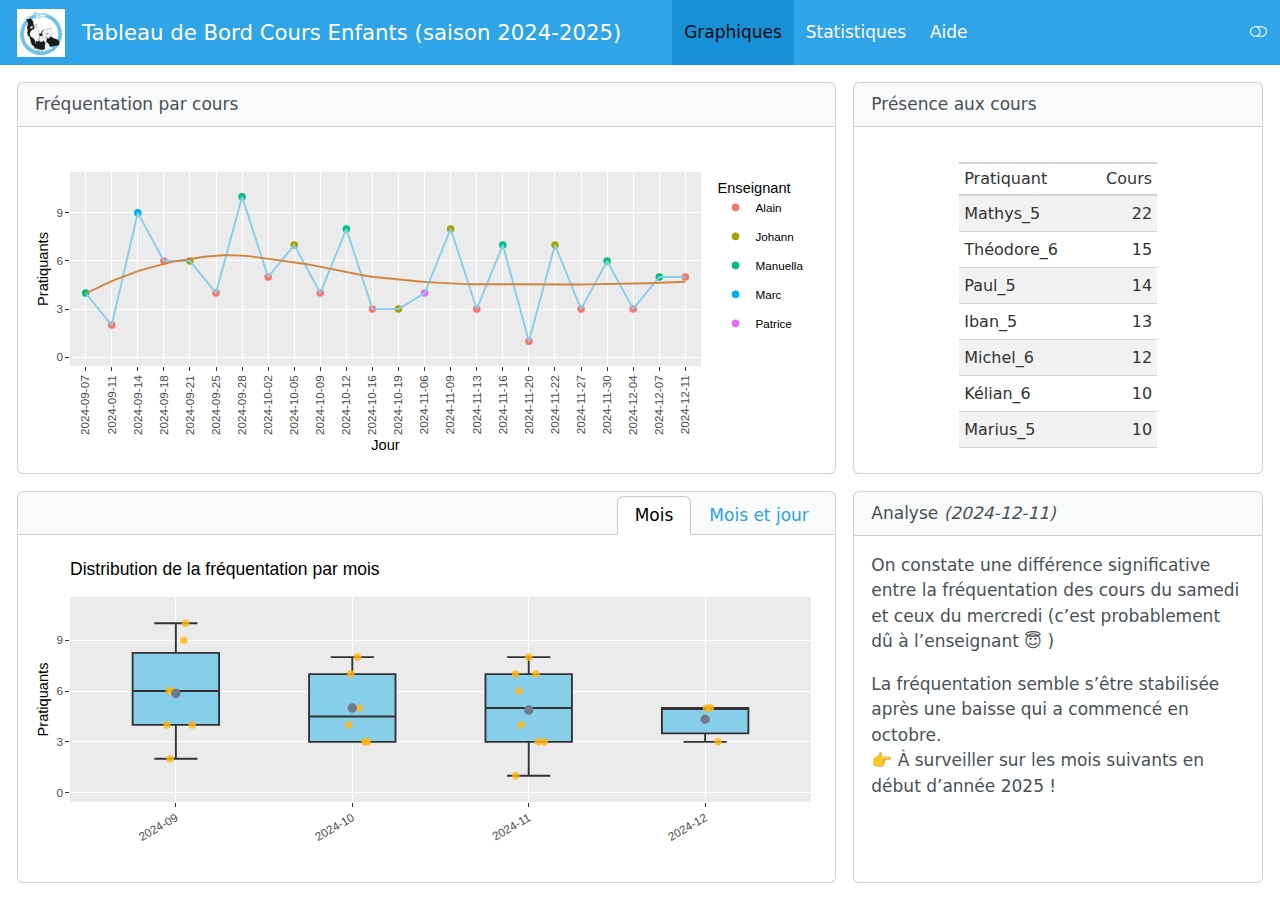
==== commit 1c363670: "ajout onglet Aide" ====
--- a/tdb/index.html
+++ b/tdb/index.html
@@ -75,7 +75,7 @@
         
       </div>
     </div>
-<a class="quarto-color-scheme-toggle" href="" onclick="window.quartoToggleColorScheme(); return false;"><i class="bi"></i></a><div id="dashboard-collapse" class="navbar-collapse collapse"><ul class="navbar-nav navbar-nav-scroll me-auto" role="tablist"><li class="nav-item" role="presentation"><a id="tab-graphiques" class="nav-link active" data-bs-toggle="tab" role="tab" data-bs-target="#graphiques" data-scrolling="false" href="#graphiques" aria-controls="graphiques" aria-selected="true"><span class="nav-link-text">Graphiques</span></a></li><li class="nav-item" role="presentation"><a id="tab-statistiques" class="nav-link" data-bs-toggle="tab" role="tab" data-bs-target="#statistiques" data-scrolling="false" href="#statistiques" aria-controls="statistiques" aria-selected="false"><span class="nav-link-text">Statistiques</span></a></li></ul></div></div>
+<a class="quarto-color-scheme-toggle" href="" onclick="window.quartoToggleColorScheme(); return false;"><i class="bi"></i></a><div id="dashboard-collapse" class="navbar-collapse collapse"><ul class="navbar-nav navbar-nav-scroll me-auto" role="tablist"><li class="nav-item" role="presentation"><a id="tab-graphiques" class="nav-link active" data-bs-toggle="tab" role="tab" data-bs-target="#graphiques" data-scrolling="false" href="#graphiques" aria-controls="graphiques" aria-selected="true"><span class="nav-link-text">Graphiques</span></a></li><li class="nav-item" role="presentation"><a id="tab-statistiques" class="nav-link" data-bs-toggle="tab" role="tab" data-bs-target="#statistiques" data-scrolling="false" href="#statistiques" aria-controls="statistiques" aria-selected="false"><span class="nav-link-text">Statistiques</span></a></li><li class="nav-item" role="presentation"><a id="tab-aide" class="nav-link" data-bs-toggle="tab" role="tab" data-bs-target="#aide" data-scrolling="false" href="#aide" aria-controls="aide" aria-selected="false"><span class="nav-link-text">Aide</span></a></li></ul></div></div>
 </nav>
 </header>
 <div class="page-layout-custom quarto-dashboard-content bslib-gap-spacing html-fill-container bslib-page-fill quarto-dashboard-pages">  
@@ -94,8 +94,8 @@
 </span></div></div>
 <div class="card-body html-fill-item html-fill-container">
 <div class="cell-output-display html-fill-item html-fill-container">
-<div class="plotly html-widget html-fill-item html-fill-container" id="htmlwidget-354cb14479626b0845ed" style="width:100%;height:406px;"></div>
-<script type="application/json" data-for="htmlwidget-354cb14479626b0845ed">{"x":{"data":[{"x":[2,4,6,8,10,12,16,18,20,22,24],"y":[2,6,4,5,4,3,3,1,3,3,5],"text":["DateText: 2024-09-11<br />Pratiquants:  2<br />Enseignant: Alain","DateText: 2024-09-18<br />Pratiquants:  6<br />Enseignant: Alain","DateText: 2024-09-25<br />Pratiquants:  4<br />Enseignant: Alain","DateText: 2024-10-02<br />Pratiquants:  5<br />Enseignant: Alain","DateText: 2024-10-09<br />Pratiquants:  4<br />Enseignant: Alain","DateText: 2024-10-16<br />Pratiquants:  3<br />Enseignant: Alain","DateText: 2024-11-13<br />Pratiquants:  3<br />Enseignant: Alain","DateText: 2024-11-20<br />Pratiquants:  1<br />Enseignant: Alain","DateText: 2024-11-27<br />Pratiquants:  3<br />Enseignant: Alain","DateText: 2024-12-04<br />Pratiquants:  3<br />Enseignant: Alain","DateText: 2024-12-11<br />Pratiquants:  5<br />Enseignant: Alain"],"type":"scatter","mode":"markers","marker":{"autocolorscale":false,"color":"rgba(248,118,109,1)","opacity":1,"size":5.6692913385826778,"symbol":"circle","line":{"width":1.8897637795275593,"color":"rgba(248,118,109,1)"}},"hoveron":"points","name":"Alain","legendgroup":"Alain","showlegend":true,"xaxis":"x","yaxis":"y","hoverinfo":"text","frame":null},{"x":[5,9,13,15,19],"y":[6,7,3,8,7],"text":["DateText: 2024-09-21<br />Pratiquants:  6<br />Enseignant: Johann","DateText: 2024-10-05<br />Pratiquants:  7<br />Enseignant: Johann","DateText: 2024-10-19<br />Pratiquants:  3<br />Enseignant: Johann","DateText: 2024-11-09<br />Pratiquants:  8<br />Enseignant: Johann","DateText: 2024-11-22<br />Pratiquants:  7<br />Enseignant: Johann"],"type":"scatter","mode":"markers","marker":{"autocolorscale":false,"color":"rgba(163,165,0,1)","opacity":1,"size":5.6692913385826778,"symbol":"circle","line":{"width":1.8897637795275593,"color":"rgba(163,165,0,1)"}},"hoveron":"points","name":"Johann","legendgroup":"Johann","showlegend":true,"xaxis":"x","yaxis":"y","hoverinfo":"text","frame":null},{"x":[1,7,11,17,21,23],"y":[4,10,8,7,6,5],"text":["DateText: 2024-09-07<br />Pratiquants:  4<br />Enseignant: Manuella","DateText: 2024-09-28<br />Pratiquants: 10<br />Enseignant: Manuella","DateText: 2024-10-12<br />Pratiquants:  8<br />Enseignant: Manuella","DateText: 2024-11-16<br />Pratiquants:  7<br />Enseignant: Manuella","DateText: 2024-11-30<br />Pratiquants:  6<br />Enseignant: Manuella","DateText: 2024-12-07<br />Pratiquants:  5<br />Enseignant: Manuella"],"type":"scatter","mode":"markers","marker":{"autocolorscale":false,"color":"rgba(0,191,125,1)","opacity":1,"size":5.6692913385826778,"symbol":"circle","line":{"width":1.8897637795275593,"color":"rgba(0,191,125,1)"}},"hoveron":"points","name":"Manuella","legendgroup":"Manuella","showlegend":true,"xaxis":"x","yaxis":"y","hoverinfo":"text","frame":null},{"x":[3],"y":[9],"text":"DateText: 2024-09-14<br />Pratiquants:  9<br />Enseignant: Marc","type":"scatter","mode":"markers","marker":{"autocolorscale":false,"color":"rgba(0,176,246,1)","opacity":1,"size":5.6692913385826778,"symbol":"circle","line":{"width":1.8897637795275593,"color":"rgba(0,176,246,1)"}},"hoveron":"points","name":"Marc","legendgroup":"Marc","showlegend":true,"xaxis":"x","yaxis":"y","hoverinfo":"text","frame":null},{"x":[14],"y":[4],"text":"DateText: 2024-11-06<br />Pratiquants:  4<br />Enseignant: Patrice","type":"scatter","mode":"markers","marker":{"autocolorscale":false,"color":"rgba(231,107,243,1)","opacity":1,"size":5.6692913385826778,"symbol":"circle","line":{"width":1.8897637795275593,"color":"rgba(231,107,243,1)"}},"hoveron":"points","name":"Patrice","legendgroup":"Patrice","showlegend":true,"xaxis":"x","yaxis":"y","hoverinfo":"text","frame":null},{"x":[1,2,3,4,5,6,7,8,9,10,11,12,13,14,15,16,17,18,19,20,21,22,23,24],"y":[4,2,9,6,6,4,10,5,7,4,8,3,3,4,8,3,7,1,7,3,6,3,5,5],"text":["DateText: 2024-09-07<br />Pratiquants:  4","DateText: 2024-09-11<br />Pratiquants:  2","DateText: 2024-09-14<br />Pratiquants:  9","DateText: 2024-09-18<br />Pratiquants:  6","DateText: 2024-09-21<br />Pratiquants:  6","DateText: 2024-09-25<br />Pratiquants:  4","DateText: 2024-09-28<br />Pratiquants: 10","DateText: 2024-10-02<br />Pratiquants:  5","DateText: 2024-10-05<br />Pratiquants:  7","DateText: 2024-10-09<br />Pratiquants:  4","DateText: 2024-10-12<br />Pratiquants:  8","DateText: 2024-10-16<br />Pratiquants:  3","DateText: 2024-10-19<br />Pratiquants:  3","DateText: 2024-11-06<br />Pratiquants:  4","DateText: 2024-11-09<br />Pratiquants:  8","DateText: 2024-11-13<br />Pratiquants:  3","DateText: 2024-11-16<br />Pratiquants:  7","DateText: 2024-11-20<br />Pratiquants:  1","DateText: 2024-11-22<br />Pratiquants:  7","DateText: 2024-11-27<br />Pratiquants:  3","DateText: 2024-11-30<br />Pratiquants:  6","DateText: 2024-12-04<br />Pratiquants:  3","DateText: 2024-12-07<br />Pratiquants:  5","DateText: 2024-12-11<br />Pratiquants:  5"],"type":"scatter","mode":"lines","line":{"width":1.8897637795275593,"color":"rgba(135,206,235,1)","dash":"solid"},"hoveron":"points","showlegend":false,"xaxis":"x","yaxis":"y","hoverinfo":"text","frame":null}],"layout":{"margin":{"t":27.68949771689498,"r":7.3059360730593621,"b":88.401826484018287,"l":31.415525114155258},"plot_bgcolor":"rgba(235,235,235,1)","paper_bgcolor":"rgba(255,255,255,1)","font":{"color":"rgba(0,0,0,1)","family":"","size":14.611872146118724},"xaxis":{"domain":[0,1],"automargin":true,"type":"linear","autorange":false,"range":[0.40000000000000002,24.600000000000001],"tickmode":"array","ticktext":["2024-09-07","2024-09-11","2024-09-14","2024-09-18","2024-09-21","2024-09-25","2024-09-28","2024-10-02","2024-10-05","2024-10-09","2024-10-12","2024-10-16","2024-10-19","2024-11-06","2024-11-09","2024-11-13","2024-11-16","2024-11-20","2024-11-22","2024-11-27","2024-11-30","2024-12-04","2024-12-07","2024-12-11"],"tickvals":[1,2.0000000000000004,3,3.9999999999999996,5,6,7.0000000000000009,8,9,10,11,12,13,14,15,16,17,18,19,20,21,22,23,24],"categoryorder":"array","categoryarray":["2024-09-07","2024-09-11","2024-09-14","2024-09-18","2024-09-21","2024-09-25","2024-09-28","2024-10-02","2024-10-05","2024-10-09","2024-10-12","2024-10-16","2024-10-19","2024-11-06","2024-11-09","2024-11-13","2024-11-16","2024-11-20","2024-11-22","2024-11-27","2024-11-30","2024-12-04","2024-12-07","2024-12-11"],"nticks":null,"ticks":"outside","tickcolor":"rgba(51,51,51,1)","ticklen":3.6529680365296811,"tickwidth":0.66417600664176002,"showticklabels":true,"tickfont":{"color":"rgba(77,77,77,1)","family":"","size":11.68949771689498},"tickangle":-90,"showline":false,"linecolor":null,"linewidth":0,"showgrid":true,"gridcolor":"rgba(255,255,255,1)","gridwidth":0.66417600664176002,"zeroline":false,"anchor":"y","title":{"text":"Jour","font":{"color":"rgba(0,0,0,1)","family":"","size":14.611872146118724}},"hoverformat":".2f"},"yaxis":{"domain":[0,1],"automargin":true,"type":"linear","autorange":false,"range":[-0.55000000000000004,11.550000000000001],"tickmode":"array","ticktext":["0","3","6","9"],"tickvals":[0,3,6.0000000000000009,9],"categoryorder":"array","categoryarray":["0","3","6","9"],"nticks":null,"ticks":"outside","tickcolor":"rgba(51,51,51,1)","ticklen":3.6529680365296811,"tickwidth":0.66417600664176002,"showticklabels":true,"tickfont":{"color":"rgba(77,77,77,1)","family":"","size":11.689497716894984},"tickangle":-0,"showline":false,"linecolor":null,"linewidth":0,"showgrid":true,"gridcolor":"rgba(255,255,255,1)","gridwidth":0.66417600664176002,"zeroline":false,"anchor":"x","title":{"text":"Pratiquants","font":{"color":"rgba(0,0,0,1)","family":"","size":14.611872146118724}},"hoverformat":".2f"},"shapes":[{"type":"rect","fillcolor":null,"line":{"color":null,"width":0,"linetype":[]},"yref":"paper","xref":"paper","x0":0,"x1":1,"y0":0,"y1":1}],"showlegend":true,"legend":{"bgcolor":"rgba(255,255,255,1)","bordercolor":"transparent","borderwidth":1.8897637795275593,"font":{"color":"rgba(0,0,0,1)","family":"","size":11.68949771689498},"title":{"text":"Enseignant","font":{"color":"rgba(0,0,0,1)","family":"","size":14.611872146118724}}},"hovermode":"closest","barmode":"relative"},"config":{"doubleClick":"reset","modeBarButtonsToAdd":["hoverclosest","hovercompare"],"showSendToCloud":false},"source":"A","attrs":{"598b445f3f4f1":{"x":{},"y":{},"colour":{},"type":"scatter"},"598b4284cdffc":{"x":{},"y":{}}},"cur_data":"598b445f3f4f1","visdat":{"598b445f3f4f1":["function (y) ","x"],"598b4284cdffc":["function (y) ","x"]},"highlight":{"on":"plotly_click","persistent":false,"dynamic":false,"selectize":false,"opacityDim":0.20000000000000001,"selected":{"opacity":1},"debounce":0},"shinyEvents":["plotly_hover","plotly_click","plotly_selected","plotly_relayout","plotly_brushed","plotly_brushing","plotly_clickannotation","plotly_doubleclick","plotly_deselect","plotly_afterplot","plotly_sunburstclick"],"base_url":"https://plot.ly"},"evals":[],"jsHooks":[]}</script>
+<div class="plotly html-widget html-fill-item html-fill-container" id="htmlwidget-c88e7dcbcd335e4b5782" style="width:100%;height:406px;"></div>
+<script type="application/json" data-for="htmlwidget-c88e7dcbcd335e4b5782">{"x":{"data":[{"x":[2,4,6,8,10,12,16,18,20,22,24],"y":[2,6,4,5,4,3,3,1,3,3,5],"text":["DateText: 2024-09-11<br />Pratiquants:  2<br />Enseignant: Alain","DateText: 2024-09-18<br />Pratiquants:  6<br />Enseignant: Alain","DateText: 2024-09-25<br />Pratiquants:  4<br />Enseignant: Alain","DateText: 2024-10-02<br />Pratiquants:  5<br />Enseignant: Alain","DateText: 2024-10-09<br />Pratiquants:  4<br />Enseignant: Alain","DateText: 2024-10-16<br />Pratiquants:  3<br />Enseignant: Alain","DateText: 2024-11-13<br />Pratiquants:  3<br />Enseignant: Alain","DateText: 2024-11-20<br />Pratiquants:  1<br />Enseignant: Alain","DateText: 2024-11-27<br />Pratiquants:  3<br />Enseignant: Alain","DateText: 2024-12-04<br />Pratiquants:  3<br />Enseignant: Alain","DateText: 2024-12-11<br />Pratiquants:  5<br />Enseignant: Alain"],"type":"scatter","mode":"markers","marker":{"autocolorscale":false,"color":"rgba(248,118,109,1)","opacity":1,"size":5.6692913385826778,"symbol":"circle","line":{"width":1.8897637795275593,"color":"rgba(248,118,109,1)"}},"hoveron":"points","name":"Alain","legendgroup":"Alain","showlegend":true,"xaxis":"x","yaxis":"y","hoverinfo":"text","frame":null},{"x":[5,9,13,15,19],"y":[6,7,3,8,7],"text":["DateText: 2024-09-21<br />Pratiquants:  6<br />Enseignant: Johann","DateText: 2024-10-05<br />Pratiquants:  7<br />Enseignant: Johann","DateText: 2024-10-19<br />Pratiquants:  3<br />Enseignant: Johann","DateText: 2024-11-09<br />Pratiquants:  8<br />Enseignant: Johann","DateText: 2024-11-22<br />Pratiquants:  7<br />Enseignant: Johann"],"type":"scatter","mode":"markers","marker":{"autocolorscale":false,"color":"rgba(163,165,0,1)","opacity":1,"size":5.6692913385826778,"symbol":"circle","line":{"width":1.8897637795275593,"color":"rgba(163,165,0,1)"}},"hoveron":"points","name":"Johann","legendgroup":"Johann","showlegend":true,"xaxis":"x","yaxis":"y","hoverinfo":"text","frame":null},{"x":[1,7,11,17,21,23],"y":[4,10,8,7,6,5],"text":["DateText: 2024-09-07<br />Pratiquants:  4<br />Enseignant: Manuella","DateText: 2024-09-28<br />Pratiquants: 10<br />Enseignant: Manuella","DateText: 2024-10-12<br />Pratiquants:  8<br />Enseignant: Manuella","DateText: 2024-11-16<br />Pratiquants:  7<br />Enseignant: Manuella","DateText: 2024-11-30<br />Pratiquants:  6<br />Enseignant: Manuella","DateText: 2024-12-07<br />Pratiquants:  5<br />Enseignant: Manuella"],"type":"scatter","mode":"markers","marker":{"autocolorscale":false,"color":"rgba(0,191,125,1)","opacity":1,"size":5.6692913385826778,"symbol":"circle","line":{"width":1.8897637795275593,"color":"rgba(0,191,125,1)"}},"hoveron":"points","name":"Manuella","legendgroup":"Manuella","showlegend":true,"xaxis":"x","yaxis":"y","hoverinfo":"text","frame":null},{"x":[3],"y":[9],"text":"DateText: 2024-09-14<br />Pratiquants:  9<br />Enseignant: Marc","type":"scatter","mode":"markers","marker":{"autocolorscale":false,"color":"rgba(0,176,246,1)","opacity":1,"size":5.6692913385826778,"symbol":"circle","line":{"width":1.8897637795275593,"color":"rgba(0,176,246,1)"}},"hoveron":"points","name":"Marc","legendgroup":"Marc","showlegend":true,"xaxis":"x","yaxis":"y","hoverinfo":"text","frame":null},{"x":[14],"y":[4],"text":"DateText: 2024-11-06<br />Pratiquants:  4<br />Enseignant: Patrice","type":"scatter","mode":"markers","marker":{"autocolorscale":false,"color":"rgba(231,107,243,1)","opacity":1,"size":5.6692913385826778,"symbol":"circle","line":{"width":1.8897637795275593,"color":"rgba(231,107,243,1)"}},"hoveron":"points","name":"Patrice","legendgroup":"Patrice","showlegend":true,"xaxis":"x","yaxis":"y","hoverinfo":"text","frame":null},{"x":[1,2,3,4,5,6,7,8,9,10,11,12,13,14,15,16,17,18,19,20,21,22,23,24],"y":[4,2,9,6,6,4,10,5,7,4,8,3,3,4,8,3,7,1,7,3,6,3,5,5],"text":["DateText: 2024-09-07<br />Pratiquants:  4","DateText: 2024-09-11<br />Pratiquants:  2","DateText: 2024-09-14<br />Pratiquants:  9","DateText: 2024-09-18<br />Pratiquants:  6","DateText: 2024-09-21<br />Pratiquants:  6","DateText: 2024-09-25<br />Pratiquants:  4","DateText: 2024-09-28<br />Pratiquants: 10","DateText: 2024-10-02<br />Pratiquants:  5","DateText: 2024-10-05<br />Pratiquants:  7","DateText: 2024-10-09<br />Pratiquants:  4","DateText: 2024-10-12<br />Pratiquants:  8","DateText: 2024-10-16<br />Pratiquants:  3","DateText: 2024-10-19<br />Pratiquants:  3","DateText: 2024-11-06<br />Pratiquants:  4","DateText: 2024-11-09<br />Pratiquants:  8","DateText: 2024-11-13<br />Pratiquants:  3","DateText: 2024-11-16<br />Pratiquants:  7","DateText: 2024-11-20<br />Pratiquants:  1","DateText: 2024-11-22<br />Pratiquants:  7","DateText: 2024-11-27<br />Pratiquants:  3","DateText: 2024-11-30<br />Pratiquants:  6","DateText: 2024-12-04<br />Pratiquants:  3","DateText: 2024-12-07<br />Pratiquants:  5","DateText: 2024-12-11<br />Pratiquants:  5"],"type":"scatter","mode":"lines","line":{"width":1.8897637795275593,"color":"rgba(135,206,235,1)","dash":"solid"},"hoveron":"points","showlegend":false,"xaxis":"x","yaxis":"y","hoverinfo":"text","frame":null},{"x":[1,1.2911392405063291,1.5822784810126582,1.8734177215189873,2.1645569620253164,2.4556962025316453,2.7468354430379747,3.037974683544304,3.3291139240506329,3.6202531645569618,3.9113924050632911,4.2025316455696204,4.4936708860759493,4.7848101265822782,5.075949367088608,5.3670886075949369,5.6582278481012658,5.9493670886075947,6.2405063291139236,6.5316455696202533,6.8227848101265822,7.1139240506329111,7.4050632911392409,7.6962025316455698,7.9873417721518987,8.2784810126582276,8.5696202531645564,8.8607594936708871,9.151898734177216,9.4430379746835449,9.7341772151898738,10.025316455696203,10.316455696202532,10.60759493670886,10.898734177215189,11.189873417721518,11.481012658227847,11.772151898734178,12.063291139240507,12.354430379746836,12.645569620253164,12.936708860759493,13.227848101265822,13.518987341772151,13.810126582278482,14.101265822784811,14.39240506329114,14.683544303797468,14.974683544303797,15.265822784810126,15.556962025316455,15.848101265822784,16.139240506329113,16.430379746835442,16.721518987341774,17.0126582278481,17.303797468354432,17.594936708860761,17.88607594936709,18.177215189873419,18.468354430379748,18.759493670886076,19.050632911392405,19.341772151898734,19.632911392405063,19.924050632911392,20.215189873417721,20.50632911392405,20.797468354430379,21.088607594936708,21.379746835443036,21.670886075949365,21.962025316455694,22.253164556962027,22.544303797468356,22.835443037974684,23.126582278481013,23.417721518987342,23.708860759493671,24],"y":[3.9705014995924999,4.206749508597893,4.4324885543079393,4.6470159878786221,4.8496291604659314,5.0396254232258526,5.2163021273143722,5.3789594842671509,5.5273847633370936,5.662166427773605,5.7839336548172566,5.8933156217086244,5.9909415056882764,6.0774404839967895,6.153441733874736,6.2195744325626867,6.2764677573012166,6.3247508853308982,6.3579931265913743,6.3653149350624476,6.3502715012543653,6.3167473283438413,6.268626919507593,6.2097947779223333,6.1441354067647795,6.0755333092116475,6.0078729884396536,5.9450389476255108,5.8868474320574675,5.8147254359017451,5.7290048160802067,5.6334305782544645,5.5317477280861329,5.4277012712368204,5.3250362133681408,5.2274975601417069,5.1388303172191323,5.0627794902620247,5.0026706281899882,4.9494873155161194,4.8983916642865868,4.8496242119263551,4.8034254958603846,4.7600360535136401,4.7196964223110864,4.682647139677683,4.6491287430383963,4.6193817698181876,4.5936467574420208,4.5733139250181409,4.5593961224096775,4.550792200007014,4.5463888741099758,4.5450728610183893,4.545730877032077,4.5472496384508663,4.5485158615745789,4.5484162627030429,4.5458375581360819,4.5406968358736268,4.5364631107117646,4.5335256654714158,4.5318761641967713,4.5315062709320229,4.5324076497213612,4.5345719646089782,4.5379908796390636,4.54265605885581,4.5485591663034084,4.555697764627765,4.5641575935968479,4.5739722548231443,4.5851455083406583,4.5976811141833922,4.6115828323853512,4.6268544229805384,4.6434996460029589,4.6615222614866152,4.6809260294655139,4.7017147099736558],"text":["DateText:  1.000000<br />Pratiquants: 3.970501","DateText:  1.291139<br />Pratiquants: 4.206750","DateText:  1.582278<br />Pratiquants: 4.432489","DateText:  1.873418<br />Pratiquants: 4.647016","DateText:  2.164557<br />Pratiquants: 4.849629","DateText:  2.455696<br />Pratiquants: 5.039625","DateText:  2.746835<br />Pratiquants: 5.216302","DateText:  3.037975<br />Pratiquants: 5.378959","DateText:  3.329114<br />Pratiquants: 5.527385","DateText:  3.620253<br />Pratiquants: 5.662166","DateText:  3.911392<br />Pratiquants: 5.783934","DateText:  4.202532<br />Pratiquants: 5.893316","DateText:  4.493671<br />Pratiquants: 5.990942","DateText:  4.784810<br />Pratiquants: 6.077440","DateText:  5.075949<br />Pratiquants: 6.153442","DateText:  5.367089<br />Pratiquants: 6.219574","DateText:  5.658228<br />Pratiquants: 6.276468","DateText:  5.949367<br />Pratiquants: 6.324751","DateText:  6.240506<br />Pratiquants: 6.357993","DateText:  6.531646<br />Pratiquants: 6.365315","DateText:  6.822785<br />Pratiquants: 6.350272","DateText:  7.113924<br />Pratiquants: 6.316747","DateText:  7.405063<br />Pratiquants: 6.268627","DateText:  7.696203<br />Pratiquants: 6.209795","DateText:  7.987342<br />Pratiquants: 6.144135","DateText:  8.278481<br />Pratiquants: 6.075533","DateText:  8.569620<br />Pratiquants: 6.007873","DateText:  8.860759<br />Pratiquants: 5.945039","DateText:  9.151899<br />Pratiquants: 5.886847","DateText:  9.443038<br />Pratiquants: 5.814725","DateText:  9.734177<br />Pratiquants: 5.729005","DateText: 10.025316<br />Pratiquants: 5.633431","DateText: 10.316456<br />Pratiquants: 5.531748","DateText: 10.607595<br />Pratiquants: 5.427701","DateText: 10.898734<br />Pratiquants: 5.325036","DateText: 11.189873<br />Pratiquants: 5.227498","DateText: 11.481013<br />Pratiquants: 5.138830","DateText: 11.772152<br />Pratiquants: 5.062779","DateText: 12.063291<br />Pratiquants: 5.002671","DateText: 12.354430<br />Pratiquants: 4.949487","DateText: 12.645570<br />Pratiquants: 4.898392","DateText: 12.936709<br />Pratiquants: 4.849624","DateText: 13.227848<br />Pratiquants: 4.803425","DateText: 13.518987<br />Pratiquants: 4.760036","DateText: 13.810127<br />Pratiquants: 4.719696","DateText: 14.101266<br />Pratiquants: 4.682647","DateText: 14.392405<br />Pratiquants: 4.649129","DateText: 14.683544<br />Pratiquants: 4.619382","DateText: 14.974684<br />Pratiquants: 4.593647","DateText: 15.265823<br />Pratiquants: 4.573314","DateText: 15.556962<br />Pratiquants: 4.559396","DateText: 15.848101<br />Pratiquants: 4.550792","DateText: 16.139241<br />Pratiquants: 4.546389","DateText: 16.430380<br />Pratiquants: 4.545073","DateText: 16.721519<br />Pratiquants: 4.545731","DateText: 17.012658<br />Pratiquants: 4.547250","DateText: 17.303797<br />Pratiquants: 4.548516","DateText: 17.594937<br />Pratiquants: 4.548416","DateText: 17.886076<br />Pratiquants: 4.545838","DateText: 18.177215<br />Pratiquants: 4.540697","DateText: 18.468354<br />Pratiquants: 4.536463","DateText: 18.759494<br />Pratiquants: 4.533526","DateText: 19.050633<br />Pratiquants: 4.531876","DateText: 19.341772<br />Pratiquants: 4.531506","DateText: 19.632911<br />Pratiquants: 4.532408","DateText: 19.924051<br />Pratiquants: 4.534572","DateText: 20.215190<br />Pratiquants: 4.537991","DateText: 20.506329<br />Pratiquants: 4.542656","DateText: 20.797468<br />Pratiquants: 4.548559","DateText: 21.088608<br />Pratiquants: 4.555698","DateText: 21.379747<br />Pratiquants: 4.564158","DateText: 21.670886<br />Pratiquants: 4.573972","DateText: 21.962025<br />Pratiquants: 4.585146","DateText: 22.253165<br />Pratiquants: 4.597681","DateText: 22.544304<br />Pratiquants: 4.611583","DateText: 22.835443<br />Pratiquants: 4.626854","DateText: 23.126582<br />Pratiquants: 4.643500","DateText: 23.417722<br />Pratiquants: 4.661522","DateText: 23.708861<br />Pratiquants: 4.680926","DateText: 24.000000<br />Pratiquants: 4.701715"],"type":"scatter","mode":"lines","name":"fitted values","line":{"width":1.8897637795275593,"color":"rgba(205,133,63,1)","dash":"solid"},"hoveron":"points","showlegend":false,"xaxis":"x","yaxis":"y","hoverinfo":"text","frame":null}],"layout":{"margin":{"t":27.68949771689498,"r":7.3059360730593621,"b":88.401826484018287,"l":31.415525114155258},"plot_bgcolor":"rgba(235,235,235,1)","paper_bgcolor":"rgba(255,255,255,1)","font":{"color":"rgba(0,0,0,1)","family":"","size":14.611872146118724},"xaxis":{"domain":[0,1],"automargin":true,"type":"linear","autorange":false,"range":[0.40000000000000002,24.600000000000001],"tickmode":"array","ticktext":["2024-09-07","2024-09-11","2024-09-14","2024-09-18","2024-09-21","2024-09-25","2024-09-28","2024-10-02","2024-10-05","2024-10-09","2024-10-12","2024-10-16","2024-10-19","2024-11-06","2024-11-09","2024-11-13","2024-11-16","2024-11-20","2024-11-22","2024-11-27","2024-11-30","2024-12-04","2024-12-07","2024-12-11"],"tickvals":[1,2.0000000000000004,3,3.9999999999999996,5,6,7.0000000000000009,8,9,10,11,12,13,14,15,16,17,18,19,20,21,22,23,24],"categoryorder":"array","categoryarray":["2024-09-07","2024-09-11","2024-09-14","2024-09-18","2024-09-21","2024-09-25","2024-09-28","2024-10-02","2024-10-05","2024-10-09","2024-10-12","2024-10-16","2024-10-19","2024-11-06","2024-11-09","2024-11-13","2024-11-16","2024-11-20","2024-11-22","2024-11-27","2024-11-30","2024-12-04","2024-12-07","2024-12-11"],"nticks":null,"ticks":"outside","tickcolor":"rgba(51,51,51,1)","ticklen":3.6529680365296811,"tickwidth":0.66417600664176002,"showticklabels":true,"tickfont":{"color":"rgba(77,77,77,1)","family":"","size":11.68949771689498},"tickangle":-90,"showline":false,"linecolor":null,"linewidth":0,"showgrid":true,"gridcolor":"rgba(255,255,255,1)","gridwidth":0.66417600664176002,"zeroline":false,"anchor":"y","title":{"text":"Jour","font":{"color":"rgba(0,0,0,1)","family":"","size":14.611872146118724}},"hoverformat":".2f"},"yaxis":{"domain":[0,1],"automargin":true,"type":"linear","autorange":false,"range":[-0.55000000000000004,11.550000000000001],"tickmode":"array","ticktext":["0","3","6","9"],"tickvals":[0,3,6.0000000000000009,9],"categoryorder":"array","categoryarray":["0","3","6","9"],"nticks":null,"ticks":"outside","tickcolor":"rgba(51,51,51,1)","ticklen":3.6529680365296811,"tickwidth":0.66417600664176002,"showticklabels":true,"tickfont":{"color":"rgba(77,77,77,1)","family":"","size":11.689497716894984},"tickangle":-0,"showline":false,"linecolor":null,"linewidth":0,"showgrid":true,"gridcolor":"rgba(255,255,255,1)","gridwidth":0.66417600664176002,"zeroline":false,"anchor":"x","title":{"text":"Pratiquants","font":{"color":"rgba(0,0,0,1)","family":"","size":14.611872146118724}},"hoverformat":".2f"},"shapes":[{"type":"rect","fillcolor":null,"line":{"color":null,"width":0,"linetype":[]},"yref":"paper","xref":"paper","x0":0,"x1":1,"y0":0,"y1":1}],"showlegend":true,"legend":{"bgcolor":"rgba(255,255,255,1)","bordercolor":"transparent","borderwidth":1.8897637795275593,"font":{"color":"rgba(0,0,0,1)","family":"","size":11.68949771689498},"title":{"text":"Enseignant","font":{"color":"rgba(0,0,0,1)","family":"","size":14.611872146118724}}},"hovermode":"closest","barmode":"relative"},"config":{"doubleClick":"reset","modeBarButtonsToAdd":["hoverclosest","hovercompare"],"showSendToCloud":false},"source":"A","attrs":{"5d1f75c8a4afc":{"x":{},"y":{},"colour":{},"type":"scatter"},"5d1f71da8c7bc":{"x":{},"y":{}},"5d1f7103670a5":{"x":{},"y":{}}},"cur_data":"5d1f75c8a4afc","visdat":{"5d1f75c8a4afc":["function (y) ","x"],"5d1f71da8c7bc":["function (y) ","x"],"5d1f7103670a5":["function (y) ","x"]},"highlight":{"on":"plotly_click","persistent":false,"dynamic":false,"selectize":false,"opacityDim":0.20000000000000001,"selected":{"opacity":1},"debounce":0},"shinyEvents":["plotly_hover","plotly_click","plotly_selected","plotly_relayout","plotly_brushed","plotly_brushing","plotly_clickannotation","plotly_doubleclick","plotly_deselect","plotly_afterplot","plotly_sunburstclick"],"base_url":"https://plot.ly"},"evals":[],"jsHooks":[]}</script>
 </div>
 </div>
 <bslib-tooltip placement="auto" bsoptions="[]" data-require-bs-version="5" data-require-bs-caller="tooltip()">
@@ -113,13 +113,13 @@
 
 <div class="tab-content html-fill-item html-fill-container" data-tabset-id="card-tabset-2"><div class="tab-pane active show html-fill-item html-fill-container" role="tabpanel" id="card-tabset-2-1"><div class="card-body html-fill-item html-fill-container" data-title="Mois">
 <div class="cell-output-display html-fill-item html-fill-container">
-<div class="plotly html-widget html-fill-item html-fill-container" id="htmlwidget-1a3669de8a77ca03252b" style="width:100%;height:406px;"></div>
-<script type="application/json" data-for="htmlwidget-1a3669de8a77ca03252b">{"x":{"data":[{"x":[1,1,1,1,1,1,1,2,2,2,2,2,2,3,3,3,3,3,3,3,3,4,4,4],"y":[4,2,9,6,6,4,10,5,7,4,8,3,3,4,8,3,7,1,7,3,6,3,5,5],"hoverinfo":"y","type":"box","fillcolor":"rgba(135,206,235,1)","marker":{"opacity":null,"outliercolor":"rgba(0,0,0,1)","line":{"width":1.8897637795275593,"color":"rgba(0,0,0,1)"},"size":5.6692913385826778},"line":{"color":"rgba(51,51,51,1)","width":1.8897637795275593},"showlegend":false,"xaxis":"x","yaxis":"y","frame":null},{"x":[0.92590966559946541,0.99877533218823378,0.97383369831368327,0.9076200208161026,0.91196070779114957,1.0784807790536433,0.98921901714056726,2.0123513747006654,2.0028825139626862,1.9327653227373958,2.0263487034942953,1.9524131605401636,2.0325580020435154,2.9128548755310475,2.9218560883775355,3.0066522625274956,3.092755688354373,2.9739266665186732,3.0348625445738433,2.9151872294489296,3.0214199046138672,3.9735384142026304,4.0387271629180761,4.0698020115494726],"y":[4,2,9,6,6,4,10,5,7,4,8,3,3,4,8,3,7,1,7,3,6,3,5,5],"text":["Mois: 2024-09<br />Pratiquants:  4","Mois: 2024-09<br />Pratiquants:  2","Mois: 2024-09<br />Pratiquants:  9","Mois: 2024-09<br />Pratiquants:  6","Mois: 2024-09<br />Pratiquants:  6","Mois: 2024-09<br />Pratiquants:  4","Mois: 2024-09<br />Pratiquants: 10","Mois: 2024-10<br />Pratiquants:  5","Mois: 2024-10<br />Pratiquants:  7","Mois: 2024-10<br />Pratiquants:  4","Mois: 2024-10<br />Pratiquants:  8","Mois: 2024-10<br />Pratiquants:  3","Mois: 2024-10<br />Pratiquants:  3","Mois: 2024-11<br />Pratiquants:  4","Mois: 2024-11<br />Pratiquants:  8","Mois: 2024-11<br />Pratiquants:  3","Mois: 2024-11<br />Pratiquants:  7","Mois: 2024-11<br />Pratiquants:  1","Mois: 2024-11<br />Pratiquants:  7","Mois: 2024-11<br />Pratiquants:  3","Mois: 2024-11<br />Pratiquants:  6","Mois: 2024-12<br />Pratiquants:  3","Mois: 2024-12<br />Pratiquants:  5","Mois: 2024-12<br />Pratiquants:  5"],"type":"scatter","mode":"markers","marker":{"autocolorscale":false,"color":"rgba(255,185,15,1)","opacity":0.80000000000000004,"size":5.6692913385826778,"symbol":"circle","line":{"width":1.8897637795275593,"color":"rgba(255,185,15,1)"}},"hoveron":"points","showlegend":false,"xaxis":"x","yaxis":"y","hoverinfo":"text","frame":null},{"x":[1,2,3,4],"y":[5.8571428571428568,5,4.875,4.333333333333333],"text":["Mois: 2024-09<br />Pratiquants: 5.857143","Mois: 2024-10<br />Pratiquants: 5.000000","Mois: 2024-11<br />Pratiquants: 4.875000","Mois: 2024-12<br />Pratiquants: 4.333333"],"type":"scatter","mode":"markers","marker":{"autocolorscale":false,"color":"rgba(110,123,139,1)","opacity":1,"size":7.559055118110237,"symbol":"circle","line":{"width":1.8897637795275593,"color":"rgba(110,123,139,1)"}},"hoveron":"points","showlegend":false,"xaxis":"x","yaxis":"y","hoverinfo":"text","frame":null}],"layout":{"margin":{"t":45.223744292237441,"r":7.3059360730593621,"b":27.031963470319642,"l":31.415525114155258},"plot_bgcolor":"rgba(235,235,235,1)","paper_bgcolor":"rgba(255,255,255,1)","font":{"color":"rgba(0,0,0,1)","family":"","size":14.611872146118724},"title":{"text":"Distribution de la fréquentation par mois","font":{"color":"rgba(0,0,0,1)","family":"","size":17.534246575342465},"x":0,"xref":"paper"},"xaxis":{"domain":[0,1],"automargin":true,"type":"linear","autorange":false,"range":[0.40000000000000002,4.5999999999999996],"tickmode":"array","ticktext":["2024-09","2024-10","2024-11","2024-12"],"tickvals":[1,2,3,4],"categoryorder":"array","categoryarray":["2024-09","2024-10","2024-11","2024-12"],"nticks":null,"ticks":"outside","tickcolor":"rgba(51,51,51,1)","ticklen":3.6529680365296811,"tickwidth":0.66417600664176002,"showticklabels":true,"tickfont":{"color":"rgba(77,77,77,1)","family":"","size":11.68949771689498},"tickangle":-30,"showline":false,"linecolor":null,"linewidth":0,"showgrid":true,"gridcolor":"rgba(255,255,255,1)","gridwidth":0.66417600664176002,"zeroline":false,"anchor":"y","title":{"text":"","font":{"color":"rgba(0,0,0,1)","family":"","size":14.611872146118724}},"hoverformat":".2f"},"yaxis":{"domain":[0,1],"automargin":true,"type":"linear","autorange":false,"range":[-0.55000000000000004,11.550000000000001],"tickmode":"array","ticktext":["0","3","6","9"],"tickvals":[0,3,6.0000000000000009,9],"categoryorder":"array","categoryarray":["0","3","6","9"],"nticks":null,"ticks":"outside","tickcolor":"rgba(51,51,51,1)","ticklen":3.6529680365296811,"tickwidth":0.66417600664176002,"showticklabels":true,"tickfont":{"color":"rgba(77,77,77,1)","family":"","size":11.689497716894984},"tickangle":-0,"showline":false,"linecolor":null,"linewidth":0,"showgrid":true,"gridcolor":"rgba(255,255,255,1)","gridwidth":0.66417600664176002,"zeroline":false,"anchor":"x","title":{"text":"Pratiquants","font":{"color":"rgba(0,0,0,1)","family":"","size":14.611872146118724}},"hoverformat":".2f"},"shapes":[{"type":"rect","fillcolor":null,"line":{"color":null,"width":0,"linetype":[]},"yref":"paper","xref":"paper","x0":0,"x1":1,"y0":0,"y1":1}],"showlegend":false,"legend":{"bgcolor":"rgba(255,255,255,1)","bordercolor":"transparent","borderwidth":1.8897637795275593,"font":{"color":"rgba(0,0,0,1)","family":"","size":11.68949771689498}},"hovermode":"closest","barmode":"relative"},"config":{"doubleClick":"reset","modeBarButtonsToAdd":["hoverclosest","hovercompare"],"showSendToCloud":false},"source":"A","attrs":{"598b428b9173d":{"x":{},"y":{},"type":"box"},"598b44150ef2":{"x":{},"y":{}},"598b41787d4b3":{"x":{},"y":{}}},"cur_data":"598b428b9173d","visdat":{"598b428b9173d":["function (y) ","x"],"598b44150ef2":["function (y) ","x"],"598b41787d4b3":["function (y) ","x"]},"highlight":{"on":"plotly_click","persistent":false,"dynamic":false,"selectize":false,"opacityDim":0.20000000000000001,"selected":{"opacity":1},"debounce":0},"shinyEvents":["plotly_hover","plotly_click","plotly_selected","plotly_relayout","plotly_brushed","plotly_brushing","plotly_clickannotation","plotly_doubleclick","plotly_deselect","plotly_afterplot","plotly_sunburstclick"],"base_url":"https://plot.ly"},"evals":[],"jsHooks":[]}</script>
+<div class="plotly html-widget html-fill-item html-fill-container" id="htmlwidget-706ec98d39f1084ffd47" style="width:100%;height:406px;"></div>
+<script type="application/json" data-for="htmlwidget-706ec98d39f1084ffd47">{"x":{"data":[{"x":[1,1,1,1,1,1,1,2,2,2,2,2,2,3,3,3,3,3,3,3,3,4,4,4],"y":[4,2,9,6,6,4,10,5,7,4,8,3,3,4,8,3,7,1,7,3,6,3,5,5],"hoverinfo":"y","type":"box","fillcolor":"rgba(135,206,235,1)","marker":{"opacity":null,"outliercolor":"rgba(0,0,0,1)","line":{"width":1.8897637795275593,"color":"rgba(0,0,0,1)"},"size":5.6692913385826778},"line":{"color":"rgba(51,51,51,1)","width":1.8897637795275593},"showlegend":false,"xaxis":"x","yaxis":"y","frame":null},{"x":[0.95036083860322829,0.96763187614269552,1.0452803058084101,0.97741262442432342,0.96301270332187416,1.0920693957246841,1.0547700400929898,2.0411253953818234,1.9916915914043785,1.9796575560700149,2.0295007684268058,2.0714189875870943,2.0855103517416866,2.9570904214400797,3.0005169590469452,3.0880046990234407,2.9259949401486667,2.926482012635097,3.0411632833536713,3.0538910550996663,2.9456190615426747,4.0731028134934606,4.0297019370831553,4.0079337429720905],"y":[4,2,9,6,6,4,10,5,7,4,8,3,3,4,8,3,7,1,7,3,6,3,5,5],"text":["Mois: 2024-09<br />Pratiquants:  4","Mois: 2024-09<br />Pratiquants:  2","Mois: 2024-09<br />Pratiquants:  9","Mois: 2024-09<br />Pratiquants:  6","Mois: 2024-09<br />Pratiquants:  6","Mois: 2024-09<br />Pratiquants:  4","Mois: 2024-09<br />Pratiquants: 10","Mois: 2024-10<br />Pratiquants:  5","Mois: 2024-10<br />Pratiquants:  7","Mois: 2024-10<br />Pratiquants:  4","Mois: 2024-10<br />Pratiquants:  8","Mois: 2024-10<br />Pratiquants:  3","Mois: 2024-10<br />Pratiquants:  3","Mois: 2024-11<br />Pratiquants:  4","Mois: 2024-11<br />Pratiquants:  8","Mois: 2024-11<br />Pratiquants:  3","Mois: 2024-11<br />Pratiquants:  7","Mois: 2024-11<br />Pratiquants:  1","Mois: 2024-11<br />Pratiquants:  7","Mois: 2024-11<br />Pratiquants:  3","Mois: 2024-11<br />Pratiquants:  6","Mois: 2024-12<br />Pratiquants:  3","Mois: 2024-12<br />Pratiquants:  5","Mois: 2024-12<br />Pratiquants:  5"],"type":"scatter","mode":"markers","marker":{"autocolorscale":false,"color":"rgba(255,185,15,1)","opacity":0.80000000000000004,"size":5.6692913385826778,"symbol":"circle","line":{"width":1.8897637795275593,"color":"rgba(255,185,15,1)"}},"hoveron":"points","showlegend":false,"xaxis":"x","yaxis":"y","hoverinfo":"text","frame":null},{"x":[1,2,3,4],"y":[5.8571428571428568,5,4.875,4.333333333333333],"text":["Mois: 2024-09<br />Pratiquants: 5.857143","Mois: 2024-10<br />Pratiquants: 5.000000","Mois: 2024-11<br />Pratiquants: 4.875000","Mois: 2024-12<br />Pratiquants: 4.333333"],"type":"scatter","mode":"markers","marker":{"autocolorscale":false,"color":"rgba(110,123,139,1)","opacity":1,"size":7.559055118110237,"symbol":"circle","line":{"width":1.8897637795275593,"color":"rgba(110,123,139,1)"}},"hoveron":"points","showlegend":false,"xaxis":"x","yaxis":"y","hoverinfo":"text","frame":null}],"layout":{"margin":{"t":45.223744292237441,"r":7.3059360730593621,"b":27.031963470319642,"l":31.415525114155258},"plot_bgcolor":"rgba(235,235,235,1)","paper_bgcolor":"rgba(255,255,255,1)","font":{"color":"rgba(0,0,0,1)","family":"","size":14.611872146118724},"title":{"text":"Distribution de la fréquentation par mois","font":{"color":"rgba(0,0,0,1)","family":"","size":17.534246575342465},"x":0,"xref":"paper"},"xaxis":{"domain":[0,1],"automargin":true,"type":"linear","autorange":false,"range":[0.40000000000000002,4.5999999999999996],"tickmode":"array","ticktext":["2024-09","2024-10","2024-11","2024-12"],"tickvals":[1,2,3,4],"categoryorder":"array","categoryarray":["2024-09","2024-10","2024-11","2024-12"],"nticks":null,"ticks":"outside","tickcolor":"rgba(51,51,51,1)","ticklen":3.6529680365296811,"tickwidth":0.66417600664176002,"showticklabels":true,"tickfont":{"color":"rgba(77,77,77,1)","family":"","size":11.68949771689498},"tickangle":-30,"showline":false,"linecolor":null,"linewidth":0,"showgrid":true,"gridcolor":"rgba(255,255,255,1)","gridwidth":0.66417600664176002,"zeroline":false,"anchor":"y","title":{"text":"","font":{"color":"rgba(0,0,0,1)","family":"","size":14.611872146118724}},"hoverformat":".2f"},"yaxis":{"domain":[0,1],"automargin":true,"type":"linear","autorange":false,"range":[-0.55000000000000004,11.550000000000001],"tickmode":"array","ticktext":["0","3","6","9"],"tickvals":[0,3,6.0000000000000009,9],"categoryorder":"array","categoryarray":["0","3","6","9"],"nticks":null,"ticks":"outside","tickcolor":"rgba(51,51,51,1)","ticklen":3.6529680365296811,"tickwidth":0.66417600664176002,"showticklabels":true,"tickfont":{"color":"rgba(77,77,77,1)","family":"","size":11.689497716894984},"tickangle":-0,"showline":false,"linecolor":null,"linewidth":0,"showgrid":true,"gridcolor":"rgba(255,255,255,1)","gridwidth":0.66417600664176002,"zeroline":false,"anchor":"x","title":{"text":"Pratiquants","font":{"color":"rgba(0,0,0,1)","family":"","size":14.611872146118724}},"hoverformat":".2f"},"shapes":[{"type":"rect","fillcolor":null,"line":{"color":null,"width":0,"linetype":[]},"yref":"paper","xref":"paper","x0":0,"x1":1,"y0":0,"y1":1}],"showlegend":false,"legend":{"bgcolor":"rgba(255,255,255,1)","bordercolor":"transparent","borderwidth":1.8897637795275593,"font":{"color":"rgba(0,0,0,1)","family":"","size":11.68949771689498}},"hovermode":"closest","barmode":"relative"},"config":{"doubleClick":"reset","modeBarButtonsToAdd":["hoverclosest","hovercompare"],"showSendToCloud":false},"source":"A","attrs":{"5d1f7251aa100":{"x":{},"y":{},"type":"box"},"5d1f72bb0749a":{"x":{},"y":{}},"5d1f7322b554e":{"x":{},"y":{}}},"cur_data":"5d1f7251aa100","visdat":{"5d1f7251aa100":["function (y) ","x"],"5d1f72bb0749a":["function (y) ","x"],"5d1f7322b554e":["function (y) ","x"]},"highlight":{"on":"plotly_click","persistent":false,"dynamic":false,"selectize":false,"opacityDim":0.20000000000000001,"selected":{"opacity":1},"debounce":0},"shinyEvents":["plotly_hover","plotly_click","plotly_selected","plotly_relayout","plotly_brushed","plotly_brushing","plotly_clickannotation","plotly_doubleclick","plotly_deselect","plotly_afterplot","plotly_sunburstclick"],"base_url":"https://plot.ly"},"evals":[],"jsHooks":[]}</script>
 </div>
 </div></div><div class="tab-pane html-fill-item html-fill-container" role="tabpanel" id="card-tabset-2-2"><div class="card-body html-fill-item html-fill-container" data-title="Mois et jour">
 <div class="cell-output-display html-fill-item html-fill-container">
-<div class="plotly html-widget html-fill-item html-fill-container" id="htmlwidget-c27bf7f4c22b94a0b8c9" style="width:100%;height:406px;"></div>
-<script type="application/json" data-for="htmlwidget-c27bf7f4c22b94a0b8c9">{"x":{"data":[{"x":[1,1,1,1,2,2,2,3,3,3,3,4],"y":[4,9,6,10,7,8,3,8,7,7,6,5],"hoverinfo":"y","type":"box","fillcolor":"rgba(135,206,235,1)","marker":{"opacity":null,"outliercolor":"rgba(0,0,0,1)","line":{"width":1.8897637795275593,"color":"rgba(0,0,0,1)"},"size":5.6692913385826778},"line":{"color":"rgba(51,51,51,1)","width":1.8897637795275593},"showlegend":false,"xaxis":"x","yaxis":"y","frame":null},{"x":[1,1,1,2,2,2,3,3,3,3,4,4],"y":[2,6,4,5,4,3,4,3,1,3,3,5],"hoverinfo":"y","type":"box","fillcolor":"rgba(135,206,235,1)","marker":{"opacity":null,"outliercolor":"rgba(0,0,0,1)","line":{"width":1.8897637795275593,"color":"rgba(0,0,0,1)"},"size":5.6692913385826778},"line":{"color":"rgba(51,51,51,1)","width":1.8897637795275593},"showlegend":false,"xaxis":"x2","yaxis":"y","frame":null},{"x":[0.94731814190745356,0.92799579678103328,1.0880644725635649,1.0569489931687712,2.0388172879349442,2.0327042771037669,1.9276508133858443,3.0761787705589088,3.0710222921334207,2.9409804698545488,2.9163479997310788,4.0659395519178361],"y":[4,9,6,10,7,8,3,8,7,7,6,5],"text":["Mois: 2024-09<br />Pratiquants:  4","Mois: 2024-09<br />Pratiquants:  9","Mois: 2024-09<br />Pratiquants:  6","Mois: 2024-09<br />Pratiquants: 10","Mois: 2024-10<br />Pratiquants:  7","Mois: 2024-10<br />Pratiquants:  8","Mois: 2024-10<br />Pratiquants:  3","Mois: 2024-11<br />Pratiquants:  8","Mois: 2024-11<br />Pratiquants:  7","Mois: 2024-11<br />Pratiquants:  7","Mois: 2024-11<br />Pratiquants:  6","Mois: 2024-12<br />Pratiquants:  5"],"type":"scatter","mode":"markers","marker":{"autocolorscale":false,"color":"rgba(255,185,15,1)","opacity":0.80000000000000004,"size":5.6692913385826778,"symbol":"circle","line":{"width":1.8897637795275593,"color":"rgba(255,185,15,1)"}},"hoveron":"points","showlegend":false,"xaxis":"x","yaxis":"y","hoverinfo":"text","frame":null},{"x":[1.045027359155938,1.0157831191085278,1.0531131172087043,2.0013491964899002,2.0952351724263281,1.9231514271348715,3.0509972558356822,3.0548319694120436,3.0257102022878826,2.9476212628185747,4.0892261121422049,3.9052983630448579],"y":[2,6,4,5,4,3,4,3,1,3,3,5],"text":["Mois: 2024-09<br />Pratiquants:  2","Mois: 2024-09<br />Pratiquants:  6","Mois: 2024-09<br />Pratiquants:  4","Mois: 2024-10<br />Pratiquants:  5","Mois: 2024-10<br />Pratiquants:  4","Mois: 2024-10<br />Pratiquants:  3","Mois: 2024-11<br />Pratiquants:  4","Mois: 2024-11<br />Pratiquants:  3","Mois: 2024-11<br />Pratiquants:  1","Mois: 2024-11<br />Pratiquants:  3","Mois: 2024-12<br />Pratiquants:  3","Mois: 2024-12<br />Pratiquants:  5"],"type":"scatter","mode":"markers","marker":{"autocolorscale":false,"color":"rgba(255,185,15,1)","opacity":0.80000000000000004,"size":5.6692913385826778,"symbol":"circle","line":{"width":1.8897637795275593,"color":"rgba(255,185,15,1)"}},"hoveron":"points","showlegend":false,"xaxis":"x2","yaxis":"y","hoverinfo":"text","frame":null},{"x":[1,2,3,4],"y":[7.25,6,7,5],"text":["Mois: 2024-09<br />Pratiquants: NA","Mois: 2024-10<br />Pratiquants: NA","Mois: 2024-11<br />Pratiquants: NA","Mois: 2024-12<br />Pratiquants:  5"],"type":"scatter","mode":"markers","marker":{"autocolorscale":false,"color":"rgba(110,123,139,1)","opacity":1,"size":7.559055118110237,"symbol":"circle","line":{"width":1.8897637795275593,"color":"rgba(110,123,139,1)"}},"hoveron":"points","showlegend":false,"xaxis":"x","yaxis":"y","hoverinfo":"text","frame":null},{"x":[1,2,3,4],"y":[4,4,2.75,4],"text":["Mois: 2024-09<br />Pratiquants: NA","Mois: 2024-10<br />Pratiquants: NA","Mois: 2024-11<br />Pratiquants: NA","Mois: 2024-12<br />Pratiquants: NA"],"type":"scatter","mode":"markers","marker":{"autocolorscale":false,"color":"rgba(110,123,139,1)","opacity":1,"size":7.559055118110237,"symbol":"circle","line":{"width":1.8897637795275593,"color":"rgba(110,123,139,1)"}},"hoveron":"points","showlegend":false,"xaxis":"x2","yaxis":"y","hoverinfo":"text","frame":null}],"layout":{"margin":{"t":56.913242009132418,"r":7.3059360730593621,"b":27.031963470319642,"l":31.415525114155258},"plot_bgcolor":"rgba(235,235,235,1)","paper_bgcolor":"rgba(255,255,255,1)","font":{"color":"rgba(0,0,0,1)","family":"","size":14.611872146118724},"title":{"text":"Distribution de la fréquentation par mois et jour","font":{"color":"rgba(0,0,0,1)","family":"","size":17.534246575342465},"x":0,"xref":"paper"},"xaxis":{"domain":[0,0.49643264840182649],"automargin":true,"type":"linear","autorange":false,"range":[0.40000000000000002,4.5999999999999996],"tickmode":"array","ticktext":["2024-09","2024-10","2024-11","2024-12"],"tickvals":[1,2,3,4],"categoryorder":"array","categoryarray":["2024-09","2024-10","2024-11","2024-12"],"nticks":null,"ticks":"outside","tickcolor":"rgba(51,51,51,1)","ticklen":3.6529680365296811,"tickwidth":0.66417600664176002,"showticklabels":true,"tickfont":{"color":"rgba(77,77,77,1)","family":"","size":11.68949771689498},"tickangle":-30,"showline":false,"linecolor":null,"linewidth":0,"showgrid":true,"gridcolor":"rgba(255,255,255,1)","gridwidth":0.66417600664176002,"zeroline":false,"anchor":"y","title":"","hoverformat":".2f"},"yaxis":{"domain":[0,1],"automargin":true,"type":"linear","autorange":false,"range":[-0.55000000000000004,11.550000000000001],"tickmode":"array","ticktext":["0","3","6","9"],"tickvals":[0,3,6.0000000000000009,9],"categoryorder":"array","categoryarray":["0","3","6","9"],"nticks":null,"ticks":"outside","tickcolor":"rgba(51,51,51,1)","ticklen":3.6529680365296811,"tickwidth":0.66417600664176002,"showticklabels":true,"tickfont":{"color":"rgba(77,77,77,1)","family":"","size":11.689497716894984},"tickangle":-0,"showline":false,"linecolor":null,"linewidth":0,"showgrid":true,"gridcolor":"rgba(255,255,255,1)","gridwidth":0.66417600664176002,"zeroline":false,"anchor":"x","title":"","hoverformat":".2f"},"annotations":[{"text":"Pratiquants","x":0,"y":0.5,"showarrow":false,"ax":0,"ay":0,"font":{"color":"rgba(0,0,0,1)","family":"","size":14.611872146118724},"xref":"paper","yref":"paper","textangle":-90,"xanchor":"right","yanchor":"center","annotationType":"axis","xshift":-16.073059360730596},{"text":"samedi","x":0.24821632420091325,"y":1,"showarrow":false,"ax":0,"ay":0,"font":{"color":"rgba(26,26,26,1)","family":"","size":11.68949771689498},"xref":"paper","yref":"paper","textangle":-0,"xanchor":"center","yanchor":"bottom"},{"text":"mercredi","x":0.75178367579908678,"y":1,"showarrow":false,"ax":0,"ay":0,"font":{"color":"rgba(26,26,26,1)","family":"","size":11.68949771689498},"xref":"paper","yref":"paper","textangle":-0,"xanchor":"center","yanchor":"bottom"}],"shapes":[{"type":"rect","fillcolor":null,"line":{"color":null,"width":0,"linetype":[]},"yref":"paper","xref":"paper","x0":0,"x1":0.49643264840182649,"y0":0,"y1":1},{"type":"rect","fillcolor":"rgba(217,217,217,1)","line":{"color":"transparent","width":0.66417600664176002,"linetype":"solid"},"yref":"paper","xref":"paper","x0":0,"x1":0.49643264840182649,"y0":0,"y1":23.37899543378996,"yanchor":1,"ysizemode":"pixel"},{"type":"rect","fillcolor":null,"line":{"color":null,"width":0,"linetype":[]},"yref":"paper","xref":"paper","x0":0.50356735159817356,"x1":1,"y0":0,"y1":1},{"type":"rect","fillcolor":"rgba(217,217,217,1)","line":{"color":"transparent","width":0.66417600664176002,"linetype":"solid"},"yref":"paper","xref":"paper","x0":0.50356735159817356,"x1":1,"y0":0,"y1":23.37899543378996,"yanchor":1,"ysizemode":"pixel"}],"xaxis2":{"type":"linear","autorange":false,"range":[0.40000000000000002,4.5999999999999996],"tickmode":"array","ticktext":["2024-09","2024-10","2024-11","2024-12"],"tickvals":[1,2,3,4],"categoryorder":"array","categoryarray":["2024-09","2024-10","2024-11","2024-12"],"nticks":null,"ticks":"outside","tickcolor":"rgba(51,51,51,1)","ticklen":3.6529680365296811,"tickwidth":0.66417600664176002,"showticklabels":true,"tickfont":{"color":"rgba(77,77,77,1)","family":"","size":11.68949771689498},"tickangle":-30,"showline":false,"linecolor":null,"linewidth":0,"showgrid":true,"domain":[0.50356735159817356,1],"gridcolor":"rgba(255,255,255,1)","gridwidth":0.66417600664176002,"zeroline":false,"anchor":"y","title":"","hoverformat":".2f"},"showlegend":false,"legend":{"bgcolor":"rgba(255,255,255,1)","bordercolor":"transparent","borderwidth":1.8897637795275593,"font":{"color":"rgba(0,0,0,1)","family":"","size":11.68949771689498}},"hovermode":"closest","barmode":"relative"},"config":{"doubleClick":"reset","modeBarButtonsToAdd":["hoverclosest","hovercompare"],"showSendToCloud":false},"source":"A","attrs":{"598b4488018a3":{"x":{},"y":{},"type":"box"},"598b4565cdc51":{"x":{},"y":{}},"598b416ebf2f6":{"x":{},"y":{}}},"cur_data":"598b4488018a3","visdat":{"598b4488018a3":["function (y) ","x"],"598b4565cdc51":["function (y) ","x"],"598b416ebf2f6":["function (y) ","x"]},"highlight":{"on":"plotly_click","persistent":false,"dynamic":false,"selectize":false,"opacityDim":0.20000000000000001,"selected":{"opacity":1},"debounce":0},"shinyEvents":["plotly_hover","plotly_click","plotly_selected","plotly_relayout","plotly_brushed","plotly_brushing","plotly_clickannotation","plotly_doubleclick","plotly_deselect","plotly_afterplot","plotly_sunburstclick"],"base_url":"https://plot.ly"},"evals":[],"jsHooks":[]}</script>
+<div class="plotly html-widget html-fill-item html-fill-container" id="htmlwidget-ea52e3baf156e16889fa" style="width:100%;height:406px;"></div>
+<script type="application/json" data-for="htmlwidget-ea52e3baf156e16889fa">{"x":{"data":[{"x":[1,1,1,1,2,2,2,3,3,3,3,4],"y":[4,9,6,10,7,8,3,8,7,7,6,5],"hoverinfo":"y","type":"box","fillcolor":"rgba(135,206,235,1)","marker":{"opacity":null,"outliercolor":"rgba(0,0,0,1)","line":{"width":1.8897637795275593,"color":"rgba(0,0,0,1)"},"size":5.6692913385826778},"line":{"color":"rgba(51,51,51,1)","width":1.8897637795275593},"showlegend":false,"xaxis":"x","yaxis":"y","frame":null},{"x":[1,1,1,2,2,2,3,3,3,3,4,4],"y":[2,6,4,5,4,3,4,3,1,3,3,5],"hoverinfo":"y","type":"box","fillcolor":"rgba(135,206,235,1)","marker":{"opacity":null,"outliercolor":"rgba(0,0,0,1)","line":{"width":1.8897637795275593,"color":"rgba(0,0,0,1)"},"size":5.6692913385826778},"line":{"color":"rgba(51,51,51,1)","width":1.8897637795275593},"showlegend":false,"xaxis":"x2","yaxis":"y","frame":null},{"x":[1.0759103466756641,1.0646200449671597,0.92358187297359107,1.036965439422056,1.9523501462768764,2.0713461416307837,2.0220964008010922,3.0485784221906216,2.9029520866461098,3.0126071460545063,2.9344298820476977,4.0302773149684068],"y":[4,9,6,10,7,8,3,8,7,7,6,5],"text":["Mois: 2024-09<br />Pratiquants:  4","Mois: 2024-09<br />Pratiquants:  9","Mois: 2024-09<br />Pratiquants:  6","Mois: 2024-09<br />Pratiquants: 10","Mois: 2024-10<br />Pratiquants:  7","Mois: 2024-10<br />Pratiquants:  8","Mois: 2024-10<br />Pratiquants:  3","Mois: 2024-11<br />Pratiquants:  8","Mois: 2024-11<br />Pratiquants:  7","Mois: 2024-11<br />Pratiquants:  7","Mois: 2024-11<br />Pratiquants:  6","Mois: 2024-12<br />Pratiquants:  5"],"type":"scatter","mode":"markers","marker":{"autocolorscale":false,"color":"rgba(255,185,15,1)","opacity":0.80000000000000004,"size":5.6692913385826778,"symbol":"circle","line":{"width":1.8897637795275593,"color":"rgba(255,185,15,1)"}},"hoveron":"points","showlegend":false,"xaxis":"x","yaxis":"y","hoverinfo":"text","frame":null},{"x":[0.9665828594006598,1.0847028948832302,0.93030022401362655,1.9322495569940656,2.0501697571016848,1.9439717579167337,2.974744877964258,2.9789336275774985,2.9476069985423239,3.0692442239727824,4.0331780545879159,3.9590869278181344],"y":[2,6,4,5,4,3,4,3,1,3,3,5],"text":["Mois: 2024-09<br />Pratiquants:  2","Mois: 2024-09<br />Pratiquants:  6","Mois: 2024-09<br />Pratiquants:  4","Mois: 2024-10<br />Pratiquants:  5","Mois: 2024-10<br />Pratiquants:  4","Mois: 2024-10<br />Pratiquants:  3","Mois: 2024-11<br />Pratiquants:  4","Mois: 2024-11<br />Pratiquants:  3","Mois: 2024-11<br />Pratiquants:  1","Mois: 2024-11<br />Pratiquants:  3","Mois: 2024-12<br />Pratiquants:  3","Mois: 2024-12<br />Pratiquants:  5"],"type":"scatter","mode":"markers","marker":{"autocolorscale":false,"color":"rgba(255,185,15,1)","opacity":0.80000000000000004,"size":5.6692913385826778,"symbol":"circle","line":{"width":1.8897637795275593,"color":"rgba(255,185,15,1)"}},"hoveron":"points","showlegend":false,"xaxis":"x2","yaxis":"y","hoverinfo":"text","frame":null},{"x":[1,2,3,4],"y":[7.25,6,7,5],"text":["Mois: 2024-09<br />Pratiquants: NA","Mois: 2024-10<br />Pratiquants: NA","Mois: 2024-11<br />Pratiquants: NA","Mois: 2024-12<br />Pratiquants:  5"],"type":"scatter","mode":"markers","marker":{"autocolorscale":false,"color":"rgba(110,123,139,1)","opacity":1,"size":7.559055118110237,"symbol":"circle","line":{"width":1.8897637795275593,"color":"rgba(110,123,139,1)"}},"hoveron":"points","showlegend":false,"xaxis":"x","yaxis":"y","hoverinfo":"text","frame":null},{"x":[1,2,3,4],"y":[4,4,2.75,4],"text":["Mois: 2024-09<br />Pratiquants: NA","Mois: 2024-10<br />Pratiquants: NA","Mois: 2024-11<br />Pratiquants: NA","Mois: 2024-12<br />Pratiquants: NA"],"type":"scatter","mode":"markers","marker":{"autocolorscale":false,"color":"rgba(110,123,139,1)","opacity":1,"size":7.559055118110237,"symbol":"circle","line":{"width":1.8897637795275593,"color":"rgba(110,123,139,1)"}},"hoveron":"points","showlegend":false,"xaxis":"x2","yaxis":"y","hoverinfo":"text","frame":null}],"layout":{"margin":{"t":56.913242009132418,"r":7.3059360730593621,"b":27.031963470319642,"l":31.415525114155258},"plot_bgcolor":"rgba(235,235,235,1)","paper_bgcolor":"rgba(255,255,255,1)","font":{"color":"rgba(0,0,0,1)","family":"","size":14.611872146118724},"title":{"text":"Distribution de la fréquentation par mois et jour","font":{"color":"rgba(0,0,0,1)","family":"","size":17.534246575342465},"x":0,"xref":"paper"},"xaxis":{"domain":[0,0.49643264840182649],"automargin":true,"type":"linear","autorange":false,"range":[0.40000000000000002,4.5999999999999996],"tickmode":"array","ticktext":["2024-09","2024-10","2024-11","2024-12"],"tickvals":[1,2,3,4],"categoryorder":"array","categoryarray":["2024-09","2024-10","2024-11","2024-12"],"nticks":null,"ticks":"outside","tickcolor":"rgba(51,51,51,1)","ticklen":3.6529680365296811,"tickwidth":0.66417600664176002,"showticklabels":true,"tickfont":{"color":"rgba(77,77,77,1)","family":"","size":11.68949771689498},"tickangle":-30,"showline":false,"linecolor":null,"linewidth":0,"showgrid":true,"gridcolor":"rgba(255,255,255,1)","gridwidth":0.66417600664176002,"zeroline":false,"anchor":"y","title":"","hoverformat":".2f"},"yaxis":{"domain":[0,1],"automargin":true,"type":"linear","autorange":false,"range":[-0.55000000000000004,11.550000000000001],"tickmode":"array","ticktext":["0","3","6","9"],"tickvals":[0,3,6.0000000000000009,9],"categoryorder":"array","categoryarray":["0","3","6","9"],"nticks":null,"ticks":"outside","tickcolor":"rgba(51,51,51,1)","ticklen":3.6529680365296811,"tickwidth":0.66417600664176002,"showticklabels":true,"tickfont":{"color":"rgba(77,77,77,1)","family":"","size":11.689497716894984},"tickangle":-0,"showline":false,"linecolor":null,"linewidth":0,"showgrid":true,"gridcolor":"rgba(255,255,255,1)","gridwidth":0.66417600664176002,"zeroline":false,"anchor":"x","title":"","hoverformat":".2f"},"annotations":[{"text":"Pratiquants","x":0,"y":0.5,"showarrow":false,"ax":0,"ay":0,"font":{"color":"rgba(0,0,0,1)","family":"","size":14.611872146118724},"xref":"paper","yref":"paper","textangle":-90,"xanchor":"right","yanchor":"center","annotationType":"axis","xshift":-16.073059360730596},{"text":"samedi","x":0.24821632420091325,"y":1,"showarrow":false,"ax":0,"ay":0,"font":{"color":"rgba(26,26,26,1)","family":"","size":11.68949771689498},"xref":"paper","yref":"paper","textangle":-0,"xanchor":"center","yanchor":"bottom"},{"text":"mercredi","x":0.75178367579908678,"y":1,"showarrow":false,"ax":0,"ay":0,"font":{"color":"rgba(26,26,26,1)","family":"","size":11.68949771689498},"xref":"paper","yref":"paper","textangle":-0,"xanchor":"center","yanchor":"bottom"}],"shapes":[{"type":"rect","fillcolor":null,"line":{"color":null,"width":0,"linetype":[]},"yref":"paper","xref":"paper","x0":0,"x1":0.49643264840182649,"y0":0,"y1":1},{"type":"rect","fillcolor":"rgba(217,217,217,1)","line":{"color":"transparent","width":0.66417600664176002,"linetype":"solid"},"yref":"paper","xref":"paper","x0":0,"x1":0.49643264840182649,"y0":0,"y1":23.37899543378996,"yanchor":1,"ysizemode":"pixel"},{"type":"rect","fillcolor":null,"line":{"color":null,"width":0,"linetype":[]},"yref":"paper","xref":"paper","x0":0.50356735159817356,"x1":1,"y0":0,"y1":1},{"type":"rect","fillcolor":"rgba(217,217,217,1)","line":{"color":"transparent","width":0.66417600664176002,"linetype":"solid"},"yref":"paper","xref":"paper","x0":0.50356735159817356,"x1":1,"y0":0,"y1":23.37899543378996,"yanchor":1,"ysizemode":"pixel"}],"xaxis2":{"type":"linear","autorange":false,"range":[0.40000000000000002,4.5999999999999996],"tickmode":"array","ticktext":["2024-09","2024-10","2024-11","2024-12"],"tickvals":[1,2,3,4],"categoryorder":"array","categoryarray":["2024-09","2024-10","2024-11","2024-12"],"nticks":null,"ticks":"outside","tickcolor":"rgba(51,51,51,1)","ticklen":3.6529680365296811,"tickwidth":0.66417600664176002,"showticklabels":true,"tickfont":{"color":"rgba(77,77,77,1)","family":"","size":11.68949771689498},"tickangle":-30,"showline":false,"linecolor":null,"linewidth":0,"showgrid":true,"domain":[0.50356735159817356,1],"gridcolor":"rgba(255,255,255,1)","gridwidth":0.66417600664176002,"zeroline":false,"anchor":"y","title":"","hoverformat":".2f"},"showlegend":false,"legend":{"bgcolor":"rgba(255,255,255,1)","bordercolor":"transparent","borderwidth":1.8897637795275593,"font":{"color":"rgba(0,0,0,1)","family":"","size":11.68949771689498}},"hovermode":"closest","barmode":"relative"},"config":{"doubleClick":"reset","modeBarButtonsToAdd":["hoverclosest","hovercompare"],"showSendToCloud":false},"source":"A","attrs":{"5d1f7dedf170":{"x":{},"y":{},"type":"box"},"5d1f724c7323f":{"x":{},"y":{}},"5d1f748ede301":{"x":{},"y":{}}},"cur_data":"5d1f7dedf170","visdat":{"5d1f7dedf170":["function (y) ","x"],"5d1f724c7323f":["function (y) ","x"],"5d1f748ede301":["function (y) ","x"]},"highlight":{"on":"plotly_click","persistent":false,"dynamic":false,"selectize":false,"opacityDim":0.20000000000000001,"selected":{"opacity":1},"debounce":0},"shinyEvents":["plotly_hover","plotly_click","plotly_selected","plotly_relayout","plotly_brushed","plotly_brushing","plotly_clickannotation","plotly_doubleclick","plotly_deselect","plotly_afterplot","plotly_sunburstclick"],"base_url":"https://plot.ly"},"evals":[],"jsHooks":[]}</script>
 </div>
 </div></div></div><bslib-tooltip placement="auto" bsoptions="[]" data-require-bs-version="5" data-require-bs-caller="tooltip()">
     <template>Expand</template>
@@ -134,23 +134,23 @@
 </span></div></div>
 <div class="card-body html-fill-item html-fill-container">
 <div class="cell-output-display html-fill-item html-fill-container">
-<div id="uzthbiaqmy" style="padding-left:0px;padding-right:0px;padding-top:10px;padding-bottom:10px;overflow-x:auto;overflow-y:auto;width:auto;height:auto;" class="html-fill-item html-fill-container">
-<style>#uzthbiaqmy table {
+<div id="oejwrvkfik" style="padding-left:0px;padding-right:0px;padding-top:10px;padding-bottom:10px;overflow-x:auto;overflow-y:auto;width:auto;height:auto;" class="html-fill-item html-fill-container">
+<style>#oejwrvkfik table {
   font-family: system-ui, 'Segoe UI', Roboto, Helvetica, Arial, sans-serif, 'Apple Color Emoji', 'Segoe UI Emoji', 'Segoe UI Symbol', 'Noto Color Emoji';
   -webkit-font-smoothing: antialiased;
   -moz-osx-font-smoothing: grayscale;
 }
 
-#uzthbiaqmy thead, #uzthbiaqmy tbody, #uzthbiaqmy tfoot, #uzthbiaqmy tr, #uzthbiaqmy td, #uzthbiaqmy th {
+#oejwrvkfik thead, #oejwrvkfik tbody, #oejwrvkfik tfoot, #oejwrvkfik tr, #oejwrvkfik td, #oejwrvkfik th {
   border-style: none;
 }
 
-#uzthbiaqmy p {
+#oejwrvkfik p {
   margin: 0;
   padding: 0;
 }
 
-#uzthbiaqmy .gt_table {
+#oejwrvkfik .gt_table {
   display: table;
   border-collapse: collapse;
   line-height: normal;
@@ -176,12 +176,12 @@
   border-left-color: #D3D3D3;
 }
 
-#uzthbiaqmy .gt_caption {
+#oejwrvkfik .gt_caption {
   padding-top: 4px;
   padding-bottom: 4px;
 }
 
-#uzthbiaqmy .gt_title {
+#oejwrvkfik .gt_title {
   color: #333333;
   font-size: 125%;
   font-weight: initial;
@@ -193,7 +193,7 @@
   border-bottom-width: 0;
 }
 
-#uzthbiaqmy .gt_subtitle {
+#oejwrvkfik .gt_subtitle {
   color: #333333;
   font-size: 85%;
   font-weight: initial;
@@ -205,7 +205,7 @@
   border-top-width: 0;
 }
 
-#uzthbiaqmy .gt_heading {
+#oejwrvkfik .gt_heading {
   background-color: #FFFFFF;
   text-align: center;
   border-bottom-color: #FFFFFF;
@@ -217,13 +217,13 @@
   border-right-color: #D3D3D3;
 }
 
-#uzthbiaqmy .gt_bottom_border {
+#oejwrvkfik .gt_bottom_border {
   border-bottom-style: solid;
   border-bottom-width: 2px;
   border-bottom-color: #D3D3D3;
 }
 
-#uzthbiaqmy .gt_col_headings {
+#oejwrvkfik .gt_col_headings {
   border-top-style: solid;
   border-top-width: 2px;
   border-top-color: #D3D3D3;
@@ -238,7 +238,7 @@
   border-right-color: #D3D3D3;
 }
 
-#uzthbiaqmy .gt_col_heading {
+#oejwrvkfik .gt_col_heading {
   color: #333333;
   background-color: #FFFFFF;
   font-size: 100%;
@@ -258,7 +258,7 @@
   overflow-x: hidden;
 }
 
-#uzthbiaqmy .gt_column_spanner_outer {
+#oejwrvkfik .gt_column_spanner_outer {
   color: #333333;
   background-color: #FFFFFF;
   font-size: 100%;
@@ -270,15 +270,15 @@
   padding-right: 4px;
 }
 
-#uzthbiaqmy .gt_column_spanner_outer:first-child {
+#oejwrvkfik .gt_column_spanner_outer:first-child {
   padding-left: 0;
 }
 
-#uzthbiaqmy .gt_column_spanner_outer:last-child {
+#oejwrvkfik .gt_column_spanner_outer:last-child {
   padding-right: 0;
 }
 
-#uzthbiaqmy .gt_column_spanner {
+#oejwrvkfik .gt_column_spanner {
   border-bottom-style: solid;
   border-bottom-width: 2px;
   border-bottom-color: #D3D3D3;
@@ -290,11 +290,11 @@
   width: 100%;
 }
 
-#uzthbiaqmy .gt_spanner_row {
+#oejwrvkfik .gt_spanner_row {
   border-bottom-style: hidden;
 }
 
-#uzthbiaqmy .gt_group_heading {
+#oejwrvkfik .gt_group_heading {
   padding-top: 8px;
   padding-bottom: 8px;
   padding-left: 5px;
@@ -320,7 +320,7 @@
   text-align: left;
 }
 
-#uzthbiaqmy .gt_empty_group_heading {
+#oejwrvkfik .gt_empty_group_heading {
   padding: 0.5px;
   color: #333333;
   background-color: #FFFFFF;
@@ -335,15 +335,15 @@
   vertical-align: middle;
 }
 
-#uzthbiaqmy .gt_from_md > :first-child {
+#oejwrvkfik .gt_from_md > :first-child {
   margin-top: 0;
 }
 
-#uzthbiaqmy .gt_from_md > :last-child {
+#oejwrvkfik .gt_from_md > :last-child {
   margin-bottom: 0;
 }
 
-#uzthbiaqmy .gt_row {
+#oejwrvkfik .gt_row {
   padding-top: 8px;
   padding-bottom: 8px;
   padding-left: 5px;
@@ -362,7 +362,7 @@
   overflow-x: hidden;
 }
 
-#uzthbiaqmy .gt_stub {
+#oejwrvkfik .gt_stub {
   color: #333333;
   background-color: #FFFFFF;
   font-size: 100%;
@@ -375,7 +375,7 @@
   padding-right: 5px;
 }
 
-#uzthbiaqmy .gt_stub_row_group {
+#oejwrvkfik .gt_stub_row_group {
   color: #333333;
   background-color: #FFFFFF;
   font-size: 100%;
@@ -389,15 +389,15 @@
   vertical-align: top;
 }
 
-#uzthbiaqmy .gt_row_group_first td {
+#oejwrvkfik .gt_row_group_first td {
   border-top-width: 2px;
 }
 
-#uzthbiaqmy .gt_row_group_first th {
+#oejwrvkfik .gt_row_group_first th {
   border-top-width: 2px;
 }
 
-#uzthbiaqmy .gt_summary_row {
+#oejwrvkfik .gt_summary_row {
   color: #333333;
   background-color: #FFFFFF;
   text-transform: inherit;
@@ -407,16 +407,16 @@
   padding-right: 5px;
 }
 
-#uzthbiaqmy .gt_first_summary_row {
+#oejwrvkfik .gt_first_summary_row {
   border-top-style: solid;
   border-top-color: #D3D3D3;
 }
 
-#uzthbiaqmy .gt_first_summary_row.thick {
+#oejwrvkfik .gt_first_summary_row.thick {
   border-top-width: 2px;
 }
 
-#uzthbiaqmy .gt_last_summary_row {
+#oejwrvkfik .gt_last_summary_row {
   padding-top: 8px;
   padding-bottom: 8px;
   padding-left: 5px;
@@ -426,7 +426,7 @@
   border-bottom-color: #D3D3D3;
 }
 
-#uzthbiaqmy .gt_grand_summary_row {
+#oejwrvkfik .gt_grand_summary_row {
   color: #333333;
   background-color: #FFFFFF;
   text-transform: inherit;
@@ -436,7 +436,7 @@
   padding-right: 5px;
 }
 
-#uzthbiaqmy .gt_first_grand_summary_row {
+#oejwrvkfik .gt_first_grand_summary_row {
   padding-top: 8px;
   padding-bottom: 8px;
   padding-left: 5px;
@@ -446,7 +446,7 @@
   border-top-color: #D3D3D3;
 }
 
-#uzthbiaqmy .gt_last_grand_summary_row_top {
+#oejwrvkfik .gt_last_grand_summary_row_top {
   padding-top: 8px;
   padding-bottom: 8px;
   padding-left: 5px;
@@ -456,11 +456,11 @@
   border-bottom-color: #D3D3D3;
 }
 
-#uzthbiaqmy .gt_striped {
+#oejwrvkfik .gt_striped {
   background-color: rgba(128, 128, 128, 0.05);
 }
 
-#uzthbiaqmy .gt_table_body {
+#oejwrvkfik .gt_table_body {
   border-top-style: solid;
   border-top-width: 2px;
   border-top-color: #D3D3D3;
@@ -469,7 +469,7 @@
   border-bottom-color: #D3D3D3;
 }
 
-#uzthbiaqmy .gt_footnotes {
+#oejwrvkfik .gt_footnotes {
   color: #333333;
   background-color: #FFFFFF;
   border-bottom-style: none;
@@ -483,7 +483,7 @@
   border-right-color: #D3D3D3;
 }
 
-#uzthbiaqmy .gt_footnote {
+#oejwrvkfik .gt_footnote {
   margin: 0px;
   font-size: 90%;
   padding-top: 4px;
@@ -492,7 +492,7 @@
   padding-right: 5px;
 }
 
-#uzthbiaqmy .gt_sourcenotes {
+#oejwrvkfik .gt_sourcenotes {
   color: #333333;
   background-color: #FFFFFF;
   border-bottom-style: none;
@@ -506,7 +506,7 @@
   border-right-color: #D3D3D3;
 }
 
-#uzthbiaqmy .gt_sourcenote {
+#oejwrvkfik .gt_sourcenote {
   font-size: 90%;
   padding-top: 4px;
   padding-bottom: 4px;
@@ -514,72 +514,72 @@
   padding-right: 5px;
 }
 
-#uzthbiaqmy .gt_left {
+#oejwrvkfik .gt_left {
   text-align: left;
 }
 
-#uzthbiaqmy .gt_center {
+#oejwrvkfik .gt_center {
   text-align: center;
 }
 
-#uzthbiaqmy .gt_right {
+#oejwrvkfik .gt_right {
   text-align: right;
   font-variant-numeric: tabular-nums;
 }
 
-#uzthbiaqmy .gt_font_normal {
+#oejwrvkfik .gt_font_normal {
   font-weight: normal;
 }
 
-#uzthbiaqmy .gt_font_bold {
+#oejwrvkfik .gt_font_bold {
   font-weight: bold;
 }
 
-#uzthbiaqmy .gt_font_italic {
+#oejwrvkfik .gt_font_italic {
   font-style: italic;
 }
 
-#uzthbiaqmy .gt_super {
+#oejwrvkfik .gt_super {
   font-size: 65%;
 }
 
-#uzthbiaqmy .gt_footnote_marks {
+#oejwrvkfik .gt_footnote_marks {
   font-size: 75%;
   vertical-align: 0.4em;
   position: initial;
 }
 
-#uzthbiaqmy .gt_asterisk {
+#oejwrvkfik .gt_asterisk {
   font-size: 100%;
   vertical-align: 0;
 }
 
-#uzthbiaqmy .gt_indent_1 {
+#oejwrvkfik .gt_indent_1 {
   text-indent: 5px;
 }
 
-#uzthbiaqmy .gt_indent_2 {
+#oejwrvkfik .gt_indent_2 {
   text-indent: 10px;
 }
 
-#uzthbiaqmy .gt_indent_3 {
+#oejwrvkfik .gt_indent_3 {
   text-indent: 15px;
 }
 
-#uzthbiaqmy .gt_indent_4 {
+#oejwrvkfik .gt_indent_4 {
   text-indent: 20px;
 }
 
-#uzthbiaqmy .gt_indent_5 {
+#oejwrvkfik .gt_indent_5 {
   text-indent: 25px;
 }
 
-#uzthbiaqmy .katex-display {
+#oejwrvkfik .katex-display {
   display: inline-flex !important;
   margin-bottom: 0.75em !important;
 }
 
-#uzthbiaqmy div.Reactable > div.rt-table > div.rt-thead > div.rt-tr.rt-tr-group-header > div.rt-th-group:after {
+#oejwrvkfik div.Reactable > div.rt-table > div.rt-thead > div.rt-tr.rt-tr-group-header > div.rt-th-group:after {
   height: 0px !important;
 }
 </style>
@@ -656,30 +656,14 @@
         <svg xmlns="http://www.w3.org/2000/svg" viewbox="0 0 24 24" style="height:1em;width:1em;" aria-hidden="true" role="img"><path d="M20 5C20 4.4 19.6 4 19 4H13C12.4 4 12 3.6 12 3C12 2.4 12.4 2 13 2H21C21.6 2 22 2.4 22 3V11C22 11.6 21.6 12 21 12C20.4 12 20 11.6 20 11V5ZM4 19C4 19.6 4.4 20 5 20H11C11.6 20 12 20.4 12 21C12 21.6 11.6 22 11 22H3C2.4 22 2 21.6 2 21V13C2 12.4 2.4 12 3 12C3.6 12 4 12.4 4 13V19Z"></path></svg>
     </span>
 </bslib-tooltip><script data-bslib-card-init="">bslib.Card.initializeAllCards();</script></div>
-<div class="card html-fill-item html-fill-container bslib-card" data-title="Analyse" data-bslib-card-init="" data-require-bs-caller="card()" data-full-screen="false">
+<div class="card html-fill-item html-fill-container bslib-card" data-title="Analyse *(2024-12-11)*" data-bslib-card-init="" data-require-bs-caller="card()" data-full-screen="false">
 <div class="card-header"><div class="card-title"><span style="display: inline">
-Analyse
+Analyse <em>(2024-12-11)</em>
 </span></div></div>
 <div class="card-body html-fill-item html-fill-container">
-<p>Mise à jour : 2024-12-11</p>
-<p>Le tableau de bord comporte 2 onglets</p>
-<ol type="1">
-<li>Graphiques</li>
-</ol>
-<ul>
-<li>Fréquentation par cours</li>
-<li>2 onglets pour la fréquentation par mois
-<ul>
-<li>Fréquentation par mois</li>
-<li>Fréquentation par mois et par jour (samedi &amp; mercredi)</li>
-</ul></li>
-</ul>
-<ol start="2" type="1">
-<li>Statistiques</li>
-</ol>
-<hr>
 <p>On constate une différence significative entre la fréquentation des cours du samedi et ceux du mercredi (c’est probablement dû à l’enseignant 😇 )</p>
-<p>À surveiller la fréquentation sur les mois suivants.</p>
+<p>La fréquentation semble s’être stabilisée après une baisse qui a commencé en octobre.<br>
+👉 À surveiller sur les mois suivants en début d’année 2025 !</p>
 </div>
 <bslib-tooltip placement="auto" bsoptions="[]" data-require-bs-version="5" data-require-bs-caller="tooltip()">
     <template>Expand</template>
@@ -927,10 +911,69 @@
     <span class="bslib-full-screen-enter badge rounded-pill">
         <svg xmlns="http://www.w3.org/2000/svg" viewbox="0 0 24 24" style="height:1em;width:1em;" aria-hidden="true" role="img"><path d="M20 5C20 4.4 19.6 4 19 4H13C12.4 4 12 3.6 12 3C12 2.4 12.4 2 13 2H21C21.6 2 22 2.4 22 3V11C22 11.6 21.6 12 21 12C20.4 12 20 11.6 20 11V5ZM4 19C4 19.6 4.4 20 5 20H11C11.6 20 12 20.4 12 21C12 21.6 11.6 22 11 22H3C2.4 22 2 21.6 2 21V13C2 12.4 2.4 12 3 12C3.6 12 4 12.4 4 13V19Z"></path></svg>
     </span>
+</bslib-tooltip><script data-bslib-card-init="">bslib.Card.initializeAllCards();</script></div>
+</div>
+</div>
+</div>
+</div><div id="aide" class="dashboard-page tab-pane grid-skip html-fill-item html-fill-container" data-orientation="columns" aria-labelledby="tab-aide">
+<div class="html-fill-item html-fill-container bslib-grid" style="display: grid; grid-template-columns: minmax(3em, 1fr);
+grid-auto-rows: minmax(0, 1fr);">
+<div class="card html-fill-item html-fill-container bslib-card" data-bslib-card-init="" data-require-bs-caller="card()" data-full-screen="false">
+<div class="card-body html-fill-item html-fill-container">
+<div class="h4">
+Onglets
+</div>
+<p>Le tableau de bord comporte 3 onglets</p>
+<ol type="1">
+<li>Graphiques (interactifs)</li>
+</ol>
+<ul>
+<li><em>Diagramme à points</em> pour la fréquentation par cours
+<ul>
+<li>la courbe lissée indique la tendance</li>
+</ul></li>
+<li><em>Boîtes à moustaches</em> pour la fréquentation par mois
+<ul>
+<li>Fréquentation par mois</li>
+<li>Fréquentation par mois et par jour (samedi &amp; mercredi)</li>
+</ul></li>
+</ul>
+<ol start="2" type="1">
+<li>Statistiques</li>
+</ol>
+<ul>
+<li>Fréquentation par cours</li>
+<li>Fréquentation par mois</li>
+<li>Fréquentation par mois et jour</li>
+</ul>
+<ol start="3" type="1">
+<li>Aide</li>
+</ol>
+<ul>
+<li>Celui-ci !</li>
+</ul>
+<div class="h4">
+Statistiques
+</div>
+<p>Concernant la fréquentation :</p>
+<ul>
+<li>cours : nombre de cours total pour la période [et critère]</li>
+<li>min : nombre minimal de pratiquants aux cours</li>
+<li>Q1 : 25% de la distribution</li>
+<li>médiane : (ou Q2) 50% de la distribution</li>
+<li>moyenne : moyenne arithméthique</li>
+<li>Q3 : 75% de la distribution<br>
+</li>
+<li>max : nombre maximal de pratiquants aux cours</li>
+</ul>
+</div>
+<bslib-tooltip placement="auto" bsoptions="[]" data-require-bs-version="5" data-require-bs-caller="tooltip()">
+    <template>Expand</template>
+    <span class="bslib-full-screen-enter badge rounded-pill">
+        <svg xmlns="http://www.w3.org/2000/svg" viewbox="0 0 24 24" style="height:1em;width:1em;" aria-hidden="true" role="img"><path d="M20 5C20 4.4 19.6 4 19 4H13C12.4 4 12 3.6 12 3C12 2.4 12.4 2 13 2H21C21.6 2 22 2.4 22 3V11C22 11.6 21.6 12 21 12C20.4 12 20 11.6 20 11V5ZM4 19C4 19.6 4.4 20 5 20H11C11.6 20 12 20.4 12 21C12 21.6 11.6 22 11 22H3C2.4 22 2 21.6 2 21V13C2 12.4 2.4 12 3 12C3.6 12 4 12.4 4 13V19Z"></path></svg>
+    </span>
 </bslib-tooltip><script data-bslib-card-init="">bslib.Card.initializeAllCards();</script></div><div id="3ade8a4a-fb1d-4a6c-8409-ac45482d5fc9" class="hidden html-fill-item html-fill-container">
 
-</div>
-</div>
 </div>
 </div>
 </div>
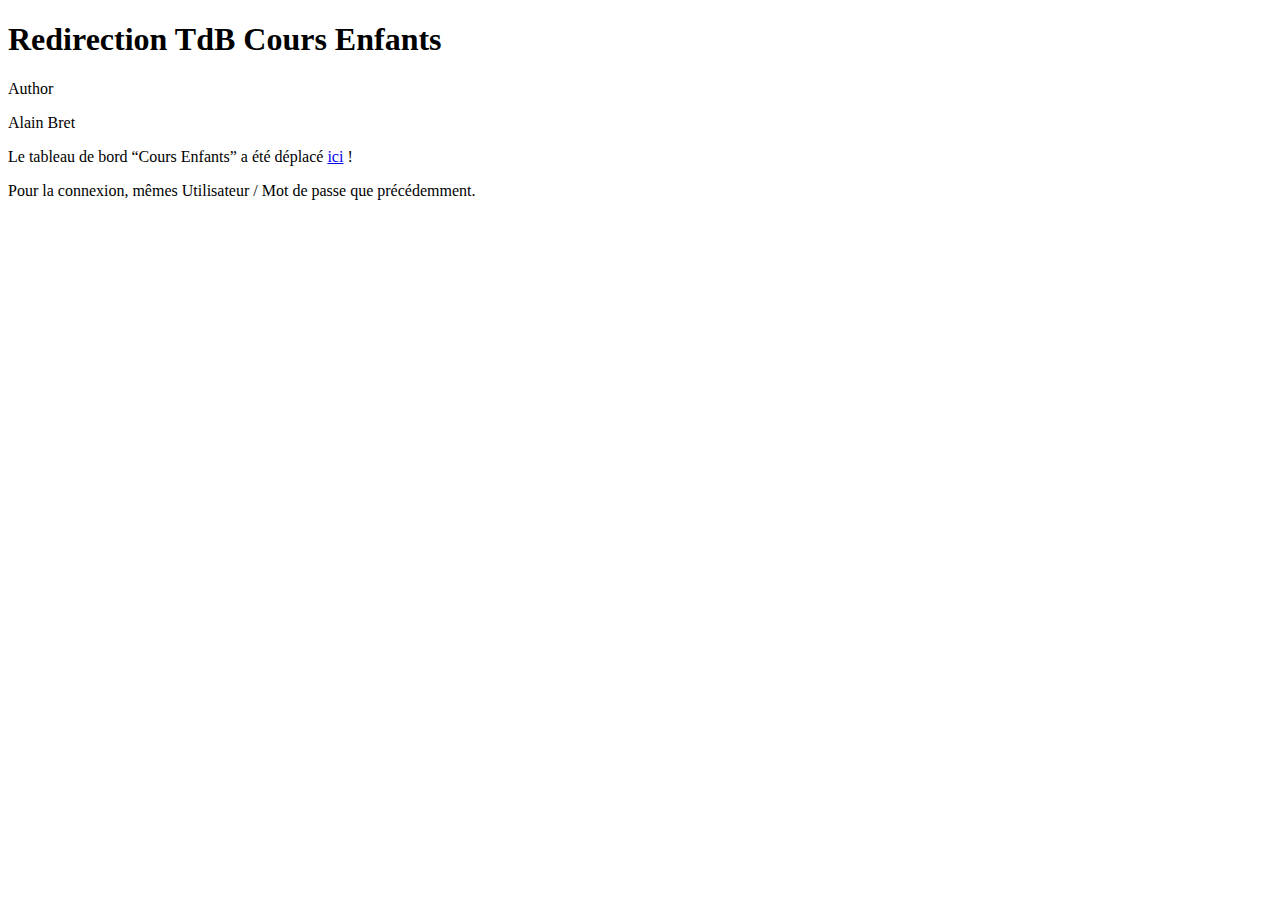
==== commit 4eddc31e: "déplacement du tdb" ====
--- a/tdb/index.html
+++ b/tdb/index.html
@@ -6,9 +6,9 @@
 
 <meta name="viewport" content="width=device-width, initial-scale=1.0, user-scalable=yes">
 
-<meta name="dcterms.date" content="2024-12-11">
-
-<title>Tableau de Bord Cours Enfants (saison 2024-2025)</title>
+<meta name="author" content="Alain Bret">
+
+<title>Redirection TdB Cours Enfants</title>
 <style>
 code{white-space: pre-wrap;}
 span.smallcaps{font-variant: small-caps;}
@@ -30,956 +30,50 @@
 <script src="index_files/libs/quarto-html/tippy.umd.min.js"></script>
 <script src="index_files/libs/quarto-html/anchor.min.js"></script>
 <link href="index_files/libs/quarto-html/tippy.css" rel="stylesheet">
-<link href="index_files/libs/quarto-html/quarto-syntax-highlighting-29e2c20b02301cfff04dc8050bf30c7e.css" rel="stylesheet" class="quarto-color-scheme" id="quarto-text-highlighting-styles">
-<link href="index_files/libs/quarto-html/quarto-syntax-highlighting-dark-43df0d6f53b733b42d37fa7808e17715.css" rel="prefetch" class="quarto-color-scheme quarto-color-alternate" id="quarto-text-highlighting-styles">
+<link href="index_files/libs/quarto-html/quarto-syntax-highlighting-29e2c20b02301cfff04dc8050bf30c7e.css" rel="stylesheet" id="quarto-text-highlighting-styles">
 <script src="index_files/libs/bootstrap/bootstrap.min.js"></script>
 <link href="index_files/libs/bootstrap/bootstrap-icons.css" rel="stylesheet">
-<link href="index_files/libs/bootstrap/bootstrap-9f23b80595332a26d0affea3240c8ef7.min.css" rel="stylesheet" append-hash="true" class="quarto-color-scheme" id="quarto-bootstrap" data-mode="light">
-<link href="index_files/libs/bootstrap/bootstrap-dark-35e7e64c4c70ae94fb2848d7d7a5733c.min.css" rel="prefetch" append-hash="true" class="quarto-color-scheme quarto-color-alternate" id="quarto-bootstrap" data-mode="dark">
-<script src="index_files/libs/quarto-dashboard/quarto-dashboard.js"></script>
-<script src="index_files/libs/quarto-dashboard/stickythead.js"></script>
-<script src="index_files/libs/quarto-dashboard/datatables.min.js" kdttablesentinel="true"></script>
-<script src="index_files/libs/quarto-dashboard/pdfmake.min.js" kdttablesentinel="true"></script>
-<script src="index_files/libs/quarto-dashboard/vfs_fonts.js" kdttablesentinel="true"></script>
-<script src="index_files/libs/quarto-dashboard/web-components.js" type="module"></script>
-<script src="index_files/libs/quarto-dashboard/components.js"></script>
-<link href="index_files/libs/quarto-dashboard/datatables.min.css" rel="stylesheet" kdttablesentinel="true">
-<link href="index_files/libs/htmltools-fill-0.5.8.1/fill.css" rel="stylesheet">
-<script src="index_files/libs/htmlwidgets-1.6.4/htmlwidgets.js"></script>
-<script src="index_files/libs/plotly-binding-4.10.4/plotly.js"></script>
-<script src="index_files/libs/typedarray-0.1/typedarray.min.js"></script>
-<script src="index_files/libs/jquery-3.5.1/jquery.min.js"></script>
-<link href="index_files/libs/crosstalk-1.2.1/css/crosstalk.min.css" rel="stylesheet">
-<script src="index_files/libs/crosstalk-1.2.1/js/crosstalk.min.js"></script>
-<link href="index_files/libs/plotly-htmlwidgets-css-2.11.1/plotly-htmlwidgets.css" rel="stylesheet">
-<script src="index_files/libs/plotly-main-2.11.1/plotly-latest.min.js"></script>
+<link href="index_files/libs/bootstrap/bootstrap-a725dbda17c5a34325b6387140cd781f.min.css" rel="stylesheet" append-hash="true" id="quarto-bootstrap" data-mode="light">
 
 
 </head>
 
-<body class="quarto-dashboard dashboard-fill fullcontent">
-
-<header id="quarto-dashboard-header">
-<nav class="navbar navbar-expand-md slim" data-bs-theme="dark">
-  <div class="navbar-container container-fluid">
-    <button class="navbar-toggler" type="button" data-bs-toggle="collapse" data-bs-target="#dashboard-collapse" aria-controls="dashboard-collapse" aria-expanded="false" aria-label="Toggle navigation">
-      <span class="navbar-toggler-icon"></span>
-    </button>    
-
-
-    <div class="navbar-brand-container">       
-    <a href="#"><img src="images/AAB_2020_logo_carre_fanion.png" alt="Aviron Bayonnais section Aïkido." class="navbar-logo d-inline-block"></a>
-      <div class="navbar-title">
-        <div class="navbar-title-text"><a href="#">Tableau de Bord Cours Enfants (saison 2024-2025)</a></div>
-        
-        
-      </div>
-    </div>
-<a class="quarto-color-scheme-toggle" href="" onclick="window.quartoToggleColorScheme(); return false;"><i class="bi"></i></a><div id="dashboard-collapse" class="navbar-collapse collapse"><ul class="navbar-nav navbar-nav-scroll me-auto" role="tablist"><li class="nav-item" role="presentation"><a id="tab-graphiques" class="nav-link active" data-bs-toggle="tab" role="tab" data-bs-target="#graphiques" data-scrolling="false" href="#graphiques" aria-controls="graphiques" aria-selected="true"><span class="nav-link-text">Graphiques</span></a></li><li class="nav-item" role="presentation"><a id="tab-statistiques" class="nav-link" data-bs-toggle="tab" role="tab" data-bs-target="#statistiques" data-scrolling="false" href="#statistiques" aria-controls="statistiques" aria-selected="false"><span class="nav-link-text">Statistiques</span></a></li><li class="nav-item" role="presentation"><a id="tab-aide" class="nav-link" data-bs-toggle="tab" role="tab" data-bs-target="#aide" data-scrolling="false" href="#aide" aria-controls="aide" aria-selected="false"><span class="nav-link-text">Aide</span></a></li></ul></div></div>
-</nav>
+<body class="fullcontent">
+
+<div id="quarto-content" class="page-columns page-rows-contents page-layout-article">
+
+<main class="content" id="quarto-document-content">
+
+<header id="title-block-header" class="quarto-title-block default">
+<div class="quarto-title">
+<h1 class="title">Redirection TdB Cours Enfants</h1>
+</div>
+
+
+
+<div class="quarto-title-meta">
+
+    <div>
+    <div class="quarto-title-meta-heading">Author</div>
+    <div class="quarto-title-meta-contents">
+             <p>Alain Bret </p>
+          </div>
+  </div>
+    
+  
+    
+  </div>
+  
+
+
 </header>
-<div class="page-layout-custom quarto-dashboard-content bslib-gap-spacing html-fill-container bslib-page-fill quarto-dashboard-pages">  
-
-<div class="bslib-grid-item html-fill-item tab-content bslib-grid" data-layout="fill" style="display: grid; grid-template-columns: minmax(3em, 1fr);
-grid-auto-rows: minmax(0, 1fr);">
-<div id="graphiques" class="dashboard-page tab-pane show active html-fill-item html-fill-container" data-orientation="columns" aria-labelledby="tab-graphiques">
-<div class="html-fill-item html-fill-container bslib-grid" style="display: grid; grid-template-columns: minmax(3em, 60fr) minmax(3em, 30fr);
-grid-auto-rows: minmax(0, 1fr);">
-<div class="html-fill-item html-fill-container bslib-grid" style="display: grid; grid-template-rows: minmax(3em, 1fr) minmax(3em, 1fr); grid-auto-columns: minmax(0, 1fr);">
-<div class="html-fill-item html-fill-container bslib-grid" style="display: grid; grid-template-columns: minmax(3em, 1fr);
-grid-auto-rows: minmax(0, 1fr);">
-<div class="card cell html-fill-item html-fill-container bslib-card" data-title="Fréquentation par cours" data-bslib-card-init="" data-require-bs-caller="card()" data-full-screen="false">
-<div class="card-header"><div class="card-title"><span style="display: inline">
-Fréquentation par cours
-</span></div></div>
-<div class="card-body html-fill-item html-fill-container">
-<div class="cell-output-display html-fill-item html-fill-container">
-<div class="plotly html-widget html-fill-item html-fill-container" id="htmlwidget-c88e7dcbcd335e4b5782" style="width:100%;height:406px;"></div>
-<script type="application/json" data-for="htmlwidget-c88e7dcbcd335e4b5782">{"x":{"data":[{"x":[2,4,6,8,10,12,16,18,20,22,24],"y":[2,6,4,5,4,3,3,1,3,3,5],"text":["DateText: 2024-09-11<br />Pratiquants:  2<br />Enseignant: Alain","DateText: 2024-09-18<br />Pratiquants:  6<br />Enseignant: Alain","DateText: 2024-09-25<br />Pratiquants:  4<br />Enseignant: Alain","DateText: 2024-10-02<br />Pratiquants:  5<br />Enseignant: Alain","DateText: 2024-10-09<br />Pratiquants:  4<br />Enseignant: Alain","DateText: 2024-10-16<br />Pratiquants:  3<br />Enseignant: Alain","DateText: 2024-11-13<br />Pratiquants:  3<br />Enseignant: Alain","DateText: 2024-11-20<br />Pratiquants:  1<br />Enseignant: Alain","DateText: 2024-11-27<br />Pratiquants:  3<br />Enseignant: Alain","DateText: 2024-12-04<br />Pratiquants:  3<br />Enseignant: Alain","DateText: 2024-12-11<br />Pratiquants:  5<br />Enseignant: Alain"],"type":"scatter","mode":"markers","marker":{"autocolorscale":false,"color":"rgba(248,118,109,1)","opacity":1,"size":5.6692913385826778,"symbol":"circle","line":{"width":1.8897637795275593,"color":"rgba(248,118,109,1)"}},"hoveron":"points","name":"Alain","legendgroup":"Alain","showlegend":true,"xaxis":"x","yaxis":"y","hoverinfo":"text","frame":null},{"x":[5,9,13,15,19],"y":[6,7,3,8,7],"text":["DateText: 2024-09-21<br />Pratiquants:  6<br />Enseignant: Johann","DateText: 2024-10-05<br />Pratiquants:  7<br />Enseignant: Johann","DateText: 2024-10-19<br />Pratiquants:  3<br />Enseignant: Johann","DateText: 2024-11-09<br />Pratiquants:  8<br />Enseignant: Johann","DateText: 2024-11-22<br />Pratiquants:  7<br />Enseignant: Johann"],"type":"scatter","mode":"markers","marker":{"autocolorscale":false,"color":"rgba(163,165,0,1)","opacity":1,"size":5.6692913385826778,"symbol":"circle","line":{"width":1.8897637795275593,"color":"rgba(163,165,0,1)"}},"hoveron":"points","name":"Johann","legendgroup":"Johann","showlegend":true,"xaxis":"x","yaxis":"y","hoverinfo":"text","frame":null},{"x":[1,7,11,17,21,23],"y":[4,10,8,7,6,5],"text":["DateText: 2024-09-07<br />Pratiquants:  4<br />Enseignant: Manuella","DateText: 2024-09-28<br />Pratiquants: 10<br />Enseignant: Manuella","DateText: 2024-10-12<br />Pratiquants:  8<br />Enseignant: Manuella","DateText: 2024-11-16<br />Pratiquants:  7<br />Enseignant: Manuella","DateText: 2024-11-30<br />Pratiquants:  6<br />Enseignant: Manuella","DateText: 2024-12-07<br />Pratiquants:  5<br />Enseignant: Manuella"],"type":"scatter","mode":"markers","marker":{"autocolorscale":false,"color":"rgba(0,191,125,1)","opacity":1,"size":5.6692913385826778,"symbol":"circle","line":{"width":1.8897637795275593,"color":"rgba(0,191,125,1)"}},"hoveron":"points","name":"Manuella","legendgroup":"Manuella","showlegend":true,"xaxis":"x","yaxis":"y","hoverinfo":"text","frame":null},{"x":[3],"y":[9],"text":"DateText: 2024-09-14<br />Pratiquants:  9<br />Enseignant: Marc","type":"scatter","mode":"markers","marker":{"autocolorscale":false,"color":"rgba(0,176,246,1)","opacity":1,"size":5.6692913385826778,"symbol":"circle","line":{"width":1.8897637795275593,"color":"rgba(0,176,246,1)"}},"hoveron":"points","name":"Marc","legendgroup":"Marc","showlegend":true,"xaxis":"x","yaxis":"y","hoverinfo":"text","frame":null},{"x":[14],"y":[4],"text":"DateText: 2024-11-06<br />Pratiquants:  4<br />Enseignant: Patrice","type":"scatter","mode":"markers","marker":{"autocolorscale":false,"color":"rgba(231,107,243,1)","opacity":1,"size":5.6692913385826778,"symbol":"circle","line":{"width":1.8897637795275593,"color":"rgba(231,107,243,1)"}},"hoveron":"points","name":"Patrice","legendgroup":"Patrice","showlegend":true,"xaxis":"x","yaxis":"y","hoverinfo":"text","frame":null},{"x":[1,2,3,4,5,6,7,8,9,10,11,12,13,14,15,16,17,18,19,20,21,22,23,24],"y":[4,2,9,6,6,4,10,5,7,4,8,3,3,4,8,3,7,1,7,3,6,3,5,5],"text":["DateText: 2024-09-07<br />Pratiquants:  4","DateText: 2024-09-11<br />Pratiquants:  2","DateText: 2024-09-14<br />Pratiquants:  9","DateText: 2024-09-18<br />Pratiquants:  6","DateText: 2024-09-21<br />Pratiquants:  6","DateText: 2024-09-25<br />Pratiquants:  4","DateText: 2024-09-28<br />Pratiquants: 10","DateText: 2024-10-02<br />Pratiquants:  5","DateText: 2024-10-05<br />Pratiquants:  7","DateText: 2024-10-09<br />Pratiquants:  4","DateText: 2024-10-12<br />Pratiquants:  8","DateText: 2024-10-16<br />Pratiquants:  3","DateText: 2024-10-19<br />Pratiquants:  3","DateText: 2024-11-06<br />Pratiquants:  4","DateText: 2024-11-09<br />Pratiquants:  8","DateText: 2024-11-13<br />Pratiquants:  3","DateText: 2024-11-16<br />Pratiquants:  7","DateText: 2024-11-20<br />Pratiquants:  1","DateText: 2024-11-22<br />Pratiquants:  7","DateText: 2024-11-27<br />Pratiquants:  3","DateText: 2024-11-30<br />Pratiquants:  6","DateText: 2024-12-04<br />Pratiquants:  3","DateText: 2024-12-07<br />Pratiquants:  5","DateText: 2024-12-11<br />Pratiquants:  5"],"type":"scatter","mode":"lines","line":{"width":1.8897637795275593,"color":"rgba(135,206,235,1)","dash":"solid"},"hoveron":"points","showlegend":false,"xaxis":"x","yaxis":"y","hoverinfo":"text","frame":null},{"x":[1,1.2911392405063291,1.5822784810126582,1.8734177215189873,2.1645569620253164,2.4556962025316453,2.7468354430379747,3.037974683544304,3.3291139240506329,3.6202531645569618,3.9113924050632911,4.2025316455696204,4.4936708860759493,4.7848101265822782,5.075949367088608,5.3670886075949369,5.6582278481012658,5.9493670886075947,6.2405063291139236,6.5316455696202533,6.8227848101265822,7.1139240506329111,7.4050632911392409,7.6962025316455698,7.9873417721518987,8.2784810126582276,8.5696202531645564,8.8607594936708871,9.151898734177216,9.4430379746835449,9.7341772151898738,10.025316455696203,10.316455696202532,10.60759493670886,10.898734177215189,11.189873417721518,11.481012658227847,11.772151898734178,12.063291139240507,12.354430379746836,12.645569620253164,12.936708860759493,13.227848101265822,13.518987341772151,13.810126582278482,14.101265822784811,14.39240506329114,14.683544303797468,14.974683544303797,15.265822784810126,15.556962025316455,15.848101265822784,16.139240506329113,16.430379746835442,16.721518987341774,17.0126582278481,17.303797468354432,17.594936708860761,17.88607594936709,18.177215189873419,18.468354430379748,18.759493670886076,19.050632911392405,19.341772151898734,19.632911392405063,19.924050632911392,20.215189873417721,20.50632911392405,20.797468354430379,21.088607594936708,21.379746835443036,21.670886075949365,21.962025316455694,22.253164556962027,22.544303797468356,22.835443037974684,23.126582278481013,23.417721518987342,23.708860759493671,24],"y":[3.9705014995924999,4.206749508597893,4.4324885543079393,4.6470159878786221,4.8496291604659314,5.0396254232258526,5.2163021273143722,5.3789594842671509,5.5273847633370936,5.662166427773605,5.7839336548172566,5.8933156217086244,5.9909415056882764,6.0774404839967895,6.153441733874736,6.2195744325626867,6.2764677573012166,6.3247508853308982,6.3579931265913743,6.3653149350624476,6.3502715012543653,6.3167473283438413,6.268626919507593,6.2097947779223333,6.1441354067647795,6.0755333092116475,6.0078729884396536,5.9450389476255108,5.8868474320574675,5.8147254359017451,5.7290048160802067,5.6334305782544645,5.5317477280861329,5.4277012712368204,5.3250362133681408,5.2274975601417069,5.1388303172191323,5.0627794902620247,5.0026706281899882,4.9494873155161194,4.8983916642865868,4.8496242119263551,4.8034254958603846,4.7600360535136401,4.7196964223110864,4.682647139677683,4.6491287430383963,4.6193817698181876,4.5936467574420208,4.5733139250181409,4.5593961224096775,4.550792200007014,4.5463888741099758,4.5450728610183893,4.545730877032077,4.5472496384508663,4.5485158615745789,4.5484162627030429,4.5458375581360819,4.5406968358736268,4.5364631107117646,4.5335256654714158,4.5318761641967713,4.5315062709320229,4.5324076497213612,4.5345719646089782,4.5379908796390636,4.54265605885581,4.5485591663034084,4.555697764627765,4.5641575935968479,4.5739722548231443,4.5851455083406583,4.5976811141833922,4.6115828323853512,4.6268544229805384,4.6434996460029589,4.6615222614866152,4.6809260294655139,4.7017147099736558],"text":["DateText:  1.000000<br />Pratiquants: 3.970501","DateText:  1.291139<br />Pratiquants: 4.206750","DateText:  1.582278<br />Pratiquants: 4.432489","DateText:  1.873418<br />Pratiquants: 4.647016","DateText:  2.164557<br />Pratiquants: 4.849629","DateText:  2.455696<br />Pratiquants: 5.039625","DateText:  2.746835<br />Pratiquants: 5.216302","DateText:  3.037975<br />Pratiquants: 5.378959","DateText:  3.329114<br />Pratiquants: 5.527385","DateText:  3.620253<br />Pratiquants: 5.662166","DateText:  3.911392<br />Pratiquants: 5.783934","DateText:  4.202532<br />Pratiquants: 5.893316","DateText:  4.493671<br />Pratiquants: 5.990942","DateText:  4.784810<br />Pratiquants: 6.077440","DateText:  5.075949<br />Pratiquants: 6.153442","DateText:  5.367089<br />Pratiquants: 6.219574","DateText:  5.658228<br />Pratiquants: 6.276468","DateText:  5.949367<br />Pratiquants: 6.324751","DateText:  6.240506<br />Pratiquants: 6.357993","DateText:  6.531646<br />Pratiquants: 6.365315","DateText:  6.822785<br />Pratiquants: 6.350272","DateText:  7.113924<br />Pratiquants: 6.316747","DateText:  7.405063<br />Pratiquants: 6.268627","DateText:  7.696203<br />Pratiquants: 6.209795","DateText:  7.987342<br />Pratiquants: 6.144135","DateText:  8.278481<br />Pratiquants: 6.075533","DateText:  8.569620<br />Pratiquants: 6.007873","DateText:  8.860759<br />Pratiquants: 5.945039","DateText:  9.151899<br />Pratiquants: 5.886847","DateText:  9.443038<br />Pratiquants: 5.814725","DateText:  9.734177<br />Pratiquants: 5.729005","DateText: 10.025316<br />Pratiquants: 5.633431","DateText: 10.316456<br />Pratiquants: 5.531748","DateText: 10.607595<br />Pratiquants: 5.427701","DateText: 10.898734<br />Pratiquants: 5.325036","DateText: 11.189873<br />Pratiquants: 5.227498","DateText: 11.481013<br />Pratiquants: 5.138830","DateText: 11.772152<br />Pratiquants: 5.062779","DateText: 12.063291<br />Pratiquants: 5.002671","DateText: 12.354430<br />Pratiquants: 4.949487","DateText: 12.645570<br />Pratiquants: 4.898392","DateText: 12.936709<br />Pratiquants: 4.849624","DateText: 13.227848<br />Pratiquants: 4.803425","DateText: 13.518987<br />Pratiquants: 4.760036","DateText: 13.810127<br />Pratiquants: 4.719696","DateText: 14.101266<br />Pratiquants: 4.682647","DateText: 14.392405<br />Pratiquants: 4.649129","DateText: 14.683544<br />Pratiquants: 4.619382","DateText: 14.974684<br />Pratiquants: 4.593647","DateText: 15.265823<br />Pratiquants: 4.573314","DateText: 15.556962<br />Pratiquants: 4.559396","DateText: 15.848101<br />Pratiquants: 4.550792","DateText: 16.139241<br />Pratiquants: 4.546389","DateText: 16.430380<br />Pratiquants: 4.545073","DateText: 16.721519<br />Pratiquants: 4.545731","DateText: 17.012658<br />Pratiquants: 4.547250","DateText: 17.303797<br />Pratiquants: 4.548516","DateText: 17.594937<br />Pratiquants: 4.548416","DateText: 17.886076<br />Pratiquants: 4.545838","DateText: 18.177215<br />Pratiquants: 4.540697","DateText: 18.468354<br />Pratiquants: 4.536463","DateText: 18.759494<br />Pratiquants: 4.533526","DateText: 19.050633<br />Pratiquants: 4.531876","DateText: 19.341772<br />Pratiquants: 4.531506","DateText: 19.632911<br />Pratiquants: 4.532408","DateText: 19.924051<br />Pratiquants: 4.534572","DateText: 20.215190<br />Pratiquants: 4.537991","DateText: 20.506329<br />Pratiquants: 4.542656","DateText: 20.797468<br />Pratiquants: 4.548559","DateText: 21.088608<br />Pratiquants: 4.555698","DateText: 21.379747<br />Pratiquants: 4.564158","DateText: 21.670886<br />Pratiquants: 4.573972","DateText: 21.962025<br />Pratiquants: 4.585146","DateText: 22.253165<br />Pratiquants: 4.597681","DateText: 22.544304<br />Pratiquants: 4.611583","DateText: 22.835443<br />Pratiquants: 4.626854","DateText: 23.126582<br />Pratiquants: 4.643500","DateText: 23.417722<br />Pratiquants: 4.661522","DateText: 23.708861<br />Pratiquants: 4.680926","DateText: 24.000000<br />Pratiquants: 4.701715"],"type":"scatter","mode":"lines","name":"fitted values","line":{"width":1.8897637795275593,"color":"rgba(205,133,63,1)","dash":"solid"},"hoveron":"points","showlegend":false,"xaxis":"x","yaxis":"y","hoverinfo":"text","frame":null}],"layout":{"margin":{"t":27.68949771689498,"r":7.3059360730593621,"b":88.401826484018287,"l":31.415525114155258},"plot_bgcolor":"rgba(235,235,235,1)","paper_bgcolor":"rgba(255,255,255,1)","font":{"color":"rgba(0,0,0,1)","family":"","size":14.611872146118724},"xaxis":{"domain":[0,1],"automargin":true,"type":"linear","autorange":false,"range":[0.40000000000000002,24.600000000000001],"tickmode":"array","ticktext":["2024-09-07","2024-09-11","2024-09-14","2024-09-18","2024-09-21","2024-09-25","2024-09-28","2024-10-02","2024-10-05","2024-10-09","2024-10-12","2024-10-16","2024-10-19","2024-11-06","2024-11-09","2024-11-13","2024-11-16","2024-11-20","2024-11-22","2024-11-27","2024-11-30","2024-12-04","2024-12-07","2024-12-11"],"tickvals":[1,2.0000000000000004,3,3.9999999999999996,5,6,7.0000000000000009,8,9,10,11,12,13,14,15,16,17,18,19,20,21,22,23,24],"categoryorder":"array","categoryarray":["2024-09-07","2024-09-11","2024-09-14","2024-09-18","2024-09-21","2024-09-25","2024-09-28","2024-10-02","2024-10-05","2024-10-09","2024-10-12","2024-10-16","2024-10-19","2024-11-06","2024-11-09","2024-11-13","2024-11-16","2024-11-20","2024-11-22","2024-11-27","2024-11-30","2024-12-04","2024-12-07","2024-12-11"],"nticks":null,"ticks":"outside","tickcolor":"rgba(51,51,51,1)","ticklen":3.6529680365296811,"tickwidth":0.66417600664176002,"showticklabels":true,"tickfont":{"color":"rgba(77,77,77,1)","family":"","size":11.68949771689498},"tickangle":-90,"showline":false,"linecolor":null,"linewidth":0,"showgrid":true,"gridcolor":"rgba(255,255,255,1)","gridwidth":0.66417600664176002,"zeroline":false,"anchor":"y","title":{"text":"Jour","font":{"color":"rgba(0,0,0,1)","family":"","size":14.611872146118724}},"hoverformat":".2f"},"yaxis":{"domain":[0,1],"automargin":true,"type":"linear","autorange":false,"range":[-0.55000000000000004,11.550000000000001],"tickmode":"array","ticktext":["0","3","6","9"],"tickvals":[0,3,6.0000000000000009,9],"categoryorder":"array","categoryarray":["0","3","6","9"],"nticks":null,"ticks":"outside","tickcolor":"rgba(51,51,51,1)","ticklen":3.6529680365296811,"tickwidth":0.66417600664176002,"showticklabels":true,"tickfont":{"color":"rgba(77,77,77,1)","family":"","size":11.689497716894984},"tickangle":-0,"showline":false,"linecolor":null,"linewidth":0,"showgrid":true,"gridcolor":"rgba(255,255,255,1)","gridwidth":0.66417600664176002,"zeroline":false,"anchor":"x","title":{"text":"Pratiquants","font":{"color":"rgba(0,0,0,1)","family":"","size":14.611872146118724}},"hoverformat":".2f"},"shapes":[{"type":"rect","fillcolor":null,"line":{"color":null,"width":0,"linetype":[]},"yref":"paper","xref":"paper","x0":0,"x1":1,"y0":0,"y1":1}],"showlegend":true,"legend":{"bgcolor":"rgba(255,255,255,1)","bordercolor":"transparent","borderwidth":1.8897637795275593,"font":{"color":"rgba(0,0,0,1)","family":"","size":11.68949771689498},"title":{"text":"Enseignant","font":{"color":"rgba(0,0,0,1)","family":"","size":14.611872146118724}}},"hovermode":"closest","barmode":"relative"},"config":{"doubleClick":"reset","modeBarButtonsToAdd":["hoverclosest","hovercompare"],"showSendToCloud":false},"source":"A","attrs":{"5d1f75c8a4afc":{"x":{},"y":{},"colour":{},"type":"scatter"},"5d1f71da8c7bc":{"x":{},"y":{}},"5d1f7103670a5":{"x":{},"y":{}}},"cur_data":"5d1f75c8a4afc","visdat":{"5d1f75c8a4afc":["function (y) ","x"],"5d1f71da8c7bc":["function (y) ","x"],"5d1f7103670a5":["function (y) ","x"]},"highlight":{"on":"plotly_click","persistent":false,"dynamic":false,"selectize":false,"opacityDim":0.20000000000000001,"selected":{"opacity":1},"debounce":0},"shinyEvents":["plotly_hover","plotly_click","plotly_selected","plotly_relayout","plotly_brushed","plotly_brushing","plotly_clickannotation","plotly_doubleclick","plotly_deselect","plotly_afterplot","plotly_sunburstclick"],"base_url":"https://plot.ly"},"evals":[],"jsHooks":[]}</script>
-</div>
-</div>
-<bslib-tooltip placement="auto" bsoptions="[]" data-require-bs-version="5" data-require-bs-caller="tooltip()">
-    <template>Expand</template>
-    <span class="bslib-full-screen-enter badge rounded-pill">
-        <svg xmlns="http://www.w3.org/2000/svg" viewbox="0 0 24 24" style="height:1em;width:1em;" aria-hidden="true" role="img"><path d="M20 5C20 4.4 19.6 4 19 4H13C12.4 4 12 3.6 12 3C12 2.4 12.4 2 13 2H21C21.6 2 22 2.4 22 3V11C22 11.6 21.6 12 21 12C20.4 12 20 11.6 20 11V5ZM4 19C4 19.6 4.4 20 5 20H11C11.6 20 12 20.4 12 21C12 21.6 11.6 22 11 22H3C2.4 22 2 21.6 2 21V13C2 12.4 2.4 12 3 12C3.6 12 4 12.4 4 13V19Z"></path></svg>
-    </span>
-</bslib-tooltip><script data-bslib-card-init="">bslib.Card.initializeAllCards();</script></div>
-</div>
-<div class="card tabset html-fill-item html-fill-container bslib-card" data-bslib-card-init="" data-require-bs-caller="card()" data-full-screen="false">
-<div class="card-header bslib-navs-card-title"><div class="card-title"><span style="display: inline">
-
-</span></div><ul class="nav nav-tabs card-header-tabs" role="tablist" data-tabsetid="card-tabset-2"><li class="nav-item" role="presentation"><a href="#card-tabset-2-1" role="tab" data-toggle="tab" data-bs-toggle="tab" data-value="Mois" aria-selected="true" class="nav-link active">Mois</a></li><li class="nav-item" role="presentation"><a href="#card-tabset-2-2" role="tab" data-toggle="tab" data-bs-toggle="tab" data-value="Mois et jour" aria-selected="false" class="nav-link">Mois et jour</a></li></ul></div>
-
-
-<div class="tab-content html-fill-item html-fill-container" data-tabset-id="card-tabset-2"><div class="tab-pane active show html-fill-item html-fill-container" role="tabpanel" id="card-tabset-2-1"><div class="card-body html-fill-item html-fill-container" data-title="Mois">
-<div class="cell-output-display html-fill-item html-fill-container">
-<div class="plotly html-widget html-fill-item html-fill-container" id="htmlwidget-706ec98d39f1084ffd47" style="width:100%;height:406px;"></div>
-<script type="application/json" data-for="htmlwidget-706ec98d39f1084ffd47">{"x":{"data":[{"x":[1,1,1,1,1,1,1,2,2,2,2,2,2,3,3,3,3,3,3,3,3,4,4,4],"y":[4,2,9,6,6,4,10,5,7,4,8,3,3,4,8,3,7,1,7,3,6,3,5,5],"hoverinfo":"y","type":"box","fillcolor":"rgba(135,206,235,1)","marker":{"opacity":null,"outliercolor":"rgba(0,0,0,1)","line":{"width":1.8897637795275593,"color":"rgba(0,0,0,1)"},"size":5.6692913385826778},"line":{"color":"rgba(51,51,51,1)","width":1.8897637795275593},"showlegend":false,"xaxis":"x","yaxis":"y","frame":null},{"x":[0.95036083860322829,0.96763187614269552,1.0452803058084101,0.97741262442432342,0.96301270332187416,1.0920693957246841,1.0547700400929898,2.0411253953818234,1.9916915914043785,1.9796575560700149,2.0295007684268058,2.0714189875870943,2.0855103517416866,2.9570904214400797,3.0005169590469452,3.0880046990234407,2.9259949401486667,2.926482012635097,3.0411632833536713,3.0538910550996663,2.9456190615426747,4.0731028134934606,4.0297019370831553,4.0079337429720905],"y":[4,2,9,6,6,4,10,5,7,4,8,3,3,4,8,3,7,1,7,3,6,3,5,5],"text":["Mois: 2024-09<br />Pratiquants:  4","Mois: 2024-09<br />Pratiquants:  2","Mois: 2024-09<br />Pratiquants:  9","Mois: 2024-09<br />Pratiquants:  6","Mois: 2024-09<br />Pratiquants:  6","Mois: 2024-09<br />Pratiquants:  4","Mois: 2024-09<br />Pratiquants: 10","Mois: 2024-10<br />Pratiquants:  5","Mois: 2024-10<br />Pratiquants:  7","Mois: 2024-10<br />Pratiquants:  4","Mois: 2024-10<br />Pratiquants:  8","Mois: 2024-10<br />Pratiquants:  3","Mois: 2024-10<br />Pratiquants:  3","Mois: 2024-11<br />Pratiquants:  4","Mois: 2024-11<br />Pratiquants:  8","Mois: 2024-11<br />Pratiquants:  3","Mois: 2024-11<br />Pratiquants:  7","Mois: 2024-11<br />Pratiquants:  1","Mois: 2024-11<br />Pratiquants:  7","Mois: 2024-11<br />Pratiquants:  3","Mois: 2024-11<br />Pratiquants:  6","Mois: 2024-12<br />Pratiquants:  3","Mois: 2024-12<br />Pratiquants:  5","Mois: 2024-12<br />Pratiquants:  5"],"type":"scatter","mode":"markers","marker":{"autocolorscale":false,"color":"rgba(255,185,15,1)","opacity":0.80000000000000004,"size":5.6692913385826778,"symbol":"circle","line":{"width":1.8897637795275593,"color":"rgba(255,185,15,1)"}},"hoveron":"points","showlegend":false,"xaxis":"x","yaxis":"y","hoverinfo":"text","frame":null},{"x":[1,2,3,4],"y":[5.8571428571428568,5,4.875,4.333333333333333],"text":["Mois: 2024-09<br />Pratiquants: 5.857143","Mois: 2024-10<br />Pratiquants: 5.000000","Mois: 2024-11<br />Pratiquants: 4.875000","Mois: 2024-12<br />Pratiquants: 4.333333"],"type":"scatter","mode":"markers","marker":{"autocolorscale":false,"color":"rgba(110,123,139,1)","opacity":1,"size":7.559055118110237,"symbol":"circle","line":{"width":1.8897637795275593,"color":"rgba(110,123,139,1)"}},"hoveron":"points","showlegend":false,"xaxis":"x","yaxis":"y","hoverinfo":"text","frame":null}],"layout":{"margin":{"t":45.223744292237441,"r":7.3059360730593621,"b":27.031963470319642,"l":31.415525114155258},"plot_bgcolor":"rgba(235,235,235,1)","paper_bgcolor":"rgba(255,255,255,1)","font":{"color":"rgba(0,0,0,1)","family":"","size":14.611872146118724},"title":{"text":"Distribution de la fréquentation par mois","font":{"color":"rgba(0,0,0,1)","family":"","size":17.534246575342465},"x":0,"xref":"paper"},"xaxis":{"domain":[0,1],"automargin":true,"type":"linear","autorange":false,"range":[0.40000000000000002,4.5999999999999996],"tickmode":"array","ticktext":["2024-09","2024-10","2024-11","2024-12"],"tickvals":[1,2,3,4],"categoryorder":"array","categoryarray":["2024-09","2024-10","2024-11","2024-12"],"nticks":null,"ticks":"outside","tickcolor":"rgba(51,51,51,1)","ticklen":3.6529680365296811,"tickwidth":0.66417600664176002,"showticklabels":true,"tickfont":{"color":"rgba(77,77,77,1)","family":"","size":11.68949771689498},"tickangle":-30,"showline":false,"linecolor":null,"linewidth":0,"showgrid":true,"gridcolor":"rgba(255,255,255,1)","gridwidth":0.66417600664176002,"zeroline":false,"anchor":"y","title":{"text":"","font":{"color":"rgba(0,0,0,1)","family":"","size":14.611872146118724}},"hoverformat":".2f"},"yaxis":{"domain":[0,1],"automargin":true,"type":"linear","autorange":false,"range":[-0.55000000000000004,11.550000000000001],"tickmode":"array","ticktext":["0","3","6","9"],"tickvals":[0,3,6.0000000000000009,9],"categoryorder":"array","categoryarray":["0","3","6","9"],"nticks":null,"ticks":"outside","tickcolor":"rgba(51,51,51,1)","ticklen":3.6529680365296811,"tickwidth":0.66417600664176002,"showticklabels":true,"tickfont":{"color":"rgba(77,77,77,1)","family":"","size":11.689497716894984},"tickangle":-0,"showline":false,"linecolor":null,"linewidth":0,"showgrid":true,"gridcolor":"rgba(255,255,255,1)","gridwidth":0.66417600664176002,"zeroline":false,"anchor":"x","title":{"text":"Pratiquants","font":{"color":"rgba(0,0,0,1)","family":"","size":14.611872146118724}},"hoverformat":".2f"},"shapes":[{"type":"rect","fillcolor":null,"line":{"color":null,"width":0,"linetype":[]},"yref":"paper","xref":"paper","x0":0,"x1":1,"y0":0,"y1":1}],"showlegend":false,"legend":{"bgcolor":"rgba(255,255,255,1)","bordercolor":"transparent","borderwidth":1.8897637795275593,"font":{"color":"rgba(0,0,0,1)","family":"","size":11.68949771689498}},"hovermode":"closest","barmode":"relative"},"config":{"doubleClick":"reset","modeBarButtonsToAdd":["hoverclosest","hovercompare"],"showSendToCloud":false},"source":"A","attrs":{"5d1f7251aa100":{"x":{},"y":{},"type":"box"},"5d1f72bb0749a":{"x":{},"y":{}},"5d1f7322b554e":{"x":{},"y":{}}},"cur_data":"5d1f7251aa100","visdat":{"5d1f7251aa100":["function (y) ","x"],"5d1f72bb0749a":["function (y) ","x"],"5d1f7322b554e":["function (y) ","x"]},"highlight":{"on":"plotly_click","persistent":false,"dynamic":false,"selectize":false,"opacityDim":0.20000000000000001,"selected":{"opacity":1},"debounce":0},"shinyEvents":["plotly_hover","plotly_click","plotly_selected","plotly_relayout","plotly_brushed","plotly_brushing","plotly_clickannotation","plotly_doubleclick","plotly_deselect","plotly_afterplot","plotly_sunburstclick"],"base_url":"https://plot.ly"},"evals":[],"jsHooks":[]}</script>
-</div>
-</div></div><div class="tab-pane html-fill-item html-fill-container" role="tabpanel" id="card-tabset-2-2"><div class="card-body html-fill-item html-fill-container" data-title="Mois et jour">
-<div class="cell-output-display html-fill-item html-fill-container">
-<div class="plotly html-widget html-fill-item html-fill-container" id="htmlwidget-ea52e3baf156e16889fa" style="width:100%;height:406px;"></div>
-<script type="application/json" data-for="htmlwidget-ea52e3baf156e16889fa">{"x":{"data":[{"x":[1,1,1,1,2,2,2,3,3,3,3,4],"y":[4,9,6,10,7,8,3,8,7,7,6,5],"hoverinfo":"y","type":"box","fillcolor":"rgba(135,206,235,1)","marker":{"opacity":null,"outliercolor":"rgba(0,0,0,1)","line":{"width":1.8897637795275593,"color":"rgba(0,0,0,1)"},"size":5.6692913385826778},"line":{"color":"rgba(51,51,51,1)","width":1.8897637795275593},"showlegend":false,"xaxis":"x","yaxis":"y","frame":null},{"x":[1,1,1,2,2,2,3,3,3,3,4,4],"y":[2,6,4,5,4,3,4,3,1,3,3,5],"hoverinfo":"y","type":"box","fillcolor":"rgba(135,206,235,1)","marker":{"opacity":null,"outliercolor":"rgba(0,0,0,1)","line":{"width":1.8897637795275593,"color":"rgba(0,0,0,1)"},"size":5.6692913385826778},"line":{"color":"rgba(51,51,51,1)","width":1.8897637795275593},"showlegend":false,"xaxis":"x2","yaxis":"y","frame":null},{"x":[1.0759103466756641,1.0646200449671597,0.92358187297359107,1.036965439422056,1.9523501462768764,2.0713461416307837,2.0220964008010922,3.0485784221906216,2.9029520866461098,3.0126071460545063,2.9344298820476977,4.0302773149684068],"y":[4,9,6,10,7,8,3,8,7,7,6,5],"text":["Mois: 2024-09<br />Pratiquants:  4","Mois: 2024-09<br />Pratiquants:  9","Mois: 2024-09<br />Pratiquants:  6","Mois: 2024-09<br />Pratiquants: 10","Mois: 2024-10<br />Pratiquants:  7","Mois: 2024-10<br />Pratiquants:  8","Mois: 2024-10<br />Pratiquants:  3","Mois: 2024-11<br />Pratiquants:  8","Mois: 2024-11<br />Pratiquants:  7","Mois: 2024-11<br />Pratiquants:  7","Mois: 2024-11<br />Pratiquants:  6","Mois: 2024-12<br />Pratiquants:  5"],"type":"scatter","mode":"markers","marker":{"autocolorscale":false,"color":"rgba(255,185,15,1)","opacity":0.80000000000000004,"size":5.6692913385826778,"symbol":"circle","line":{"width":1.8897637795275593,"color":"rgba(255,185,15,1)"}},"hoveron":"points","showlegend":false,"xaxis":"x","yaxis":"y","hoverinfo":"text","frame":null},{"x":[0.9665828594006598,1.0847028948832302,0.93030022401362655,1.9322495569940656,2.0501697571016848,1.9439717579167337,2.974744877964258,2.9789336275774985,2.9476069985423239,3.0692442239727824,4.0331780545879159,3.9590869278181344],"y":[2,6,4,5,4,3,4,3,1,3,3,5],"text":["Mois: 2024-09<br />Pratiquants:  2","Mois: 2024-09<br />Pratiquants:  6","Mois: 2024-09<br />Pratiquants:  4","Mois: 2024-10<br />Pratiquants:  5","Mois: 2024-10<br />Pratiquants:  4","Mois: 2024-10<br />Pratiquants:  3","Mois: 2024-11<br />Pratiquants:  4","Mois: 2024-11<br />Pratiquants:  3","Mois: 2024-11<br />Pratiquants:  1","Mois: 2024-11<br />Pratiquants:  3","Mois: 2024-12<br />Pratiquants:  3","Mois: 2024-12<br />Pratiquants:  5"],"type":"scatter","mode":"markers","marker":{"autocolorscale":false,"color":"rgba(255,185,15,1)","opacity":0.80000000000000004,"size":5.6692913385826778,"symbol":"circle","line":{"width":1.8897637795275593,"color":"rgba(255,185,15,1)"}},"hoveron":"points","showlegend":false,"xaxis":"x2","yaxis":"y","hoverinfo":"text","frame":null},{"x":[1,2,3,4],"y":[7.25,6,7,5],"text":["Mois: 2024-09<br />Pratiquants: NA","Mois: 2024-10<br />Pratiquants: NA","Mois: 2024-11<br />Pratiquants: NA","Mois: 2024-12<br />Pratiquants:  5"],"type":"scatter","mode":"markers","marker":{"autocolorscale":false,"color":"rgba(110,123,139,1)","opacity":1,"size":7.559055118110237,"symbol":"circle","line":{"width":1.8897637795275593,"color":"rgba(110,123,139,1)"}},"hoveron":"points","showlegend":false,"xaxis":"x","yaxis":"y","hoverinfo":"text","frame":null},{"x":[1,2,3,4],"y":[4,4,2.75,4],"text":["Mois: 2024-09<br />Pratiquants: NA","Mois: 2024-10<br />Pratiquants: NA","Mois: 2024-11<br />Pratiquants: NA","Mois: 2024-12<br />Pratiquants: NA"],"type":"scatter","mode":"markers","marker":{"autocolorscale":false,"color":"rgba(110,123,139,1)","opacity":1,"size":7.559055118110237,"symbol":"circle","line":{"width":1.8897637795275593,"color":"rgba(110,123,139,1)"}},"hoveron":"points","showlegend":false,"xaxis":"x2","yaxis":"y","hoverinfo":"text","frame":null}],"layout":{"margin":{"t":56.913242009132418,"r":7.3059360730593621,"b":27.031963470319642,"l":31.415525114155258},"plot_bgcolor":"rgba(235,235,235,1)","paper_bgcolor":"rgba(255,255,255,1)","font":{"color":"rgba(0,0,0,1)","family":"","size":14.611872146118724},"title":{"text":"Distribution de la fréquentation par mois et jour","font":{"color":"rgba(0,0,0,1)","family":"","size":17.534246575342465},"x":0,"xref":"paper"},"xaxis":{"domain":[0,0.49643264840182649],"automargin":true,"type":"linear","autorange":false,"range":[0.40000000000000002,4.5999999999999996],"tickmode":"array","ticktext":["2024-09","2024-10","2024-11","2024-12"],"tickvals":[1,2,3,4],"categoryorder":"array","categoryarray":["2024-09","2024-10","2024-11","2024-12"],"nticks":null,"ticks":"outside","tickcolor":"rgba(51,51,51,1)","ticklen":3.6529680365296811,"tickwidth":0.66417600664176002,"showticklabels":true,"tickfont":{"color":"rgba(77,77,77,1)","family":"","size":11.68949771689498},"tickangle":-30,"showline":false,"linecolor":null,"linewidth":0,"showgrid":true,"gridcolor":"rgba(255,255,255,1)","gridwidth":0.66417600664176002,"zeroline":false,"anchor":"y","title":"","hoverformat":".2f"},"yaxis":{"domain":[0,1],"automargin":true,"type":"linear","autorange":false,"range":[-0.55000000000000004,11.550000000000001],"tickmode":"array","ticktext":["0","3","6","9"],"tickvals":[0,3,6.0000000000000009,9],"categoryorder":"array","categoryarray":["0","3","6","9"],"nticks":null,"ticks":"outside","tickcolor":"rgba(51,51,51,1)","ticklen":3.6529680365296811,"tickwidth":0.66417600664176002,"showticklabels":true,"tickfont":{"color":"rgba(77,77,77,1)","family":"","size":11.689497716894984},"tickangle":-0,"showline":false,"linecolor":null,"linewidth":0,"showgrid":true,"gridcolor":"rgba(255,255,255,1)","gridwidth":0.66417600664176002,"zeroline":false,"anchor":"x","title":"","hoverformat":".2f"},"annotations":[{"text":"Pratiquants","x":0,"y":0.5,"showarrow":false,"ax":0,"ay":0,"font":{"color":"rgba(0,0,0,1)","family":"","size":14.611872146118724},"xref":"paper","yref":"paper","textangle":-90,"xanchor":"right","yanchor":"center","annotationType":"axis","xshift":-16.073059360730596},{"text":"samedi","x":0.24821632420091325,"y":1,"showarrow":false,"ax":0,"ay":0,"font":{"color":"rgba(26,26,26,1)","family":"","size":11.68949771689498},"xref":"paper","yref":"paper","textangle":-0,"xanchor":"center","yanchor":"bottom"},{"text":"mercredi","x":0.75178367579908678,"y":1,"showarrow":false,"ax":0,"ay":0,"font":{"color":"rgba(26,26,26,1)","family":"","size":11.68949771689498},"xref":"paper","yref":"paper","textangle":-0,"xanchor":"center","yanchor":"bottom"}],"shapes":[{"type":"rect","fillcolor":null,"line":{"color":null,"width":0,"linetype":[]},"yref":"paper","xref":"paper","x0":0,"x1":0.49643264840182649,"y0":0,"y1":1},{"type":"rect","fillcolor":"rgba(217,217,217,1)","line":{"color":"transparent","width":0.66417600664176002,"linetype":"solid"},"yref":"paper","xref":"paper","x0":0,"x1":0.49643264840182649,"y0":0,"y1":23.37899543378996,"yanchor":1,"ysizemode":"pixel"},{"type":"rect","fillcolor":null,"line":{"color":null,"width":0,"linetype":[]},"yref":"paper","xref":"paper","x0":0.50356735159817356,"x1":1,"y0":0,"y1":1},{"type":"rect","fillcolor":"rgba(217,217,217,1)","line":{"color":"transparent","width":0.66417600664176002,"linetype":"solid"},"yref":"paper","xref":"paper","x0":0.50356735159817356,"x1":1,"y0":0,"y1":23.37899543378996,"yanchor":1,"ysizemode":"pixel"}],"xaxis2":{"type":"linear","autorange":false,"range":[0.40000000000000002,4.5999999999999996],"tickmode":"array","ticktext":["2024-09","2024-10","2024-11","2024-12"],"tickvals":[1,2,3,4],"categoryorder":"array","categoryarray":["2024-09","2024-10","2024-11","2024-12"],"nticks":null,"ticks":"outside","tickcolor":"rgba(51,51,51,1)","ticklen":3.6529680365296811,"tickwidth":0.66417600664176002,"showticklabels":true,"tickfont":{"color":"rgba(77,77,77,1)","family":"","size":11.68949771689498},"tickangle":-30,"showline":false,"linecolor":null,"linewidth":0,"showgrid":true,"domain":[0.50356735159817356,1],"gridcolor":"rgba(255,255,255,1)","gridwidth":0.66417600664176002,"zeroline":false,"anchor":"y","title":"","hoverformat":".2f"},"showlegend":false,"legend":{"bgcolor":"rgba(255,255,255,1)","bordercolor":"transparent","borderwidth":1.8897637795275593,"font":{"color":"rgba(0,0,0,1)","family":"","size":11.68949771689498}},"hovermode":"closest","barmode":"relative"},"config":{"doubleClick":"reset","modeBarButtonsToAdd":["hoverclosest","hovercompare"],"showSendToCloud":false},"source":"A","attrs":{"5d1f7dedf170":{"x":{},"y":{},"type":"box"},"5d1f724c7323f":{"x":{},"y":{}},"5d1f748ede301":{"x":{},"y":{}}},"cur_data":"5d1f7dedf170","visdat":{"5d1f7dedf170":["function (y) ","x"],"5d1f724c7323f":["function (y) ","x"],"5d1f748ede301":["function (y) ","x"]},"highlight":{"on":"plotly_click","persistent":false,"dynamic":false,"selectize":false,"opacityDim":0.20000000000000001,"selected":{"opacity":1},"debounce":0},"shinyEvents":["plotly_hover","plotly_click","plotly_selected","plotly_relayout","plotly_brushed","plotly_brushing","plotly_clickannotation","plotly_doubleclick","plotly_deselect","plotly_afterplot","plotly_sunburstclick"],"base_url":"https://plot.ly"},"evals":[],"jsHooks":[]}</script>
-</div>
-</div></div></div><bslib-tooltip placement="auto" bsoptions="[]" data-require-bs-version="5" data-require-bs-caller="tooltip()">
-    <template>Expand</template>
-    <span class="bslib-full-screen-enter badge rounded-pill">
-        <svg xmlns="http://www.w3.org/2000/svg" viewbox="0 0 24 24" style="height:1em;width:1em;" aria-hidden="true" role="img"><path d="M20 5C20 4.4 19.6 4 19 4H13C12.4 4 12 3.6 12 3C12 2.4 12.4 2 13 2H21C21.6 2 22 2.4 22 3V11C22 11.6 21.6 12 21 12C20.4 12 20 11.6 20 11V5ZM4 19C4 19.6 4.4 20 5 20H11C11.6 20 12 20.4 12 21C12 21.6 11.6 22 11 22H3C2.4 22 2 21.6 2 21V13C2 12.4 2.4 12 3 12C3.6 12 4 12.4 4 13V19Z"></path></svg>
-    </span>
-</bslib-tooltip><script data-bslib-card-init="">bslib.Card.initializeAllCards();</script></div>
-</div><div class="html-fill-item html-fill-container bslib-grid" style="display: grid; grid-template-rows: minmax(3em, 1fr) minmax(3em, 1fr); grid-auto-columns: minmax(0, 1fr);">
-<div class="card cell html-fill-item html-fill-container bslib-card" data-title="Présence aux cours" data-bslib-card-init="" data-require-bs-caller="card()" data-full-screen="false">
-<div class="card-header"><div class="card-title"><span style="display: inline">
-Présence aux cours
-</span></div></div>
-<div class="card-body html-fill-item html-fill-container">
-<div class="cell-output-display html-fill-item html-fill-container">
-<div id="oejwrvkfik" style="padding-left:0px;padding-right:0px;padding-top:10px;padding-bottom:10px;overflow-x:auto;overflow-y:auto;width:auto;height:auto;" class="html-fill-item html-fill-container">
-<style>#oejwrvkfik table {
-  font-family: system-ui, 'Segoe UI', Roboto, Helvetica, Arial, sans-serif, 'Apple Color Emoji', 'Segoe UI Emoji', 'Segoe UI Symbol', 'Noto Color Emoji';
-  -webkit-font-smoothing: antialiased;
-  -moz-osx-font-smoothing: grayscale;
-}
-
-#oejwrvkfik thead, #oejwrvkfik tbody, #oejwrvkfik tfoot, #oejwrvkfik tr, #oejwrvkfik td, #oejwrvkfik th {
-  border-style: none;
-}
-
-#oejwrvkfik p {
-  margin: 0;
-  padding: 0;
-}
-
-#oejwrvkfik .gt_table {
-  display: table;
-  border-collapse: collapse;
-  line-height: normal;
-  margin-left: auto;
-  margin-right: auto;
-  color: #333333;
-  font-size: 16px;
-  font-weight: normal;
-  font-style: normal;
-  background-color: #FFFFFF;
-  width: auto;
-  border-top-style: solid;
-  border-top-width: 2px;
-  border-top-color: #A8A8A8;
-  border-right-style: none;
-  border-right-width: 2px;
-  border-right-color: #D3D3D3;
-  border-bottom-style: solid;
-  border-bottom-width: 2px;
-  border-bottom-color: #A8A8A8;
-  border-left-style: none;
-  border-left-width: 2px;
-  border-left-color: #D3D3D3;
-}
-
-#oejwrvkfik .gt_caption {
-  padding-top: 4px;
-  padding-bottom: 4px;
-}
-
-#oejwrvkfik .gt_title {
-  color: #333333;
-  font-size: 125%;
-  font-weight: initial;
-  padding-top: 4px;
-  padding-bottom: 4px;
-  padding-left: 5px;
-  padding-right: 5px;
-  border-bottom-color: #FFFFFF;
-  border-bottom-width: 0;
-}
-
-#oejwrvkfik .gt_subtitle {
-  color: #333333;
-  font-size: 85%;
-  font-weight: initial;
-  padding-top: 3px;
-  padding-bottom: 5px;
-  padding-left: 5px;
-  padding-right: 5px;
-  border-top-color: #FFFFFF;
-  border-top-width: 0;
-}
-
-#oejwrvkfik .gt_heading {
-  background-color: #FFFFFF;
-  text-align: center;
-  border-bottom-color: #FFFFFF;
-  border-left-style: none;
-  border-left-width: 1px;
-  border-left-color: #D3D3D3;
-  border-right-style: none;
-  border-right-width: 1px;
-  border-right-color: #D3D3D3;
-}
-
-#oejwrvkfik .gt_bottom_border {
-  border-bottom-style: solid;
-  border-bottom-width: 2px;
-  border-bottom-color: #D3D3D3;
-}
-
-#oejwrvkfik .gt_col_headings {
-  border-top-style: solid;
-  border-top-width: 2px;
-  border-top-color: #D3D3D3;
-  border-bottom-style: solid;
-  border-bottom-width: 2px;
-  border-bottom-color: #D3D3D3;
-  border-left-style: none;
-  border-left-width: 1px;
-  border-left-color: #D3D3D3;
-  border-right-style: none;
-  border-right-width: 1px;
-  border-right-color: #D3D3D3;
-}
-
-#oejwrvkfik .gt_col_heading {
-  color: #333333;
-  background-color: #FFFFFF;
-  font-size: 100%;
-  font-weight: normal;
-  text-transform: inherit;
-  border-left-style: none;
-  border-left-width: 1px;
-  border-left-color: #D3D3D3;
-  border-right-style: none;
-  border-right-width: 1px;
-  border-right-color: #D3D3D3;
-  vertical-align: bottom;
-  padding-top: 5px;
-  padding-bottom: 6px;
-  padding-left: 5px;
-  padding-right: 5px;
-  overflow-x: hidden;
-}
-
-#oejwrvkfik .gt_column_spanner_outer {
-  color: #333333;
-  background-color: #FFFFFF;
-  font-size: 100%;
-  font-weight: normal;
-  text-transform: inherit;
-  padding-top: 0;
-  padding-bottom: 0;
-  padding-left: 4px;
-  padding-right: 4px;
-}
-
-#oejwrvkfik .gt_column_spanner_outer:first-child {
-  padding-left: 0;
-}
-
-#oejwrvkfik .gt_column_spanner_outer:last-child {
-  padding-right: 0;
-}
-
-#oejwrvkfik .gt_column_spanner {
-  border-bottom-style: solid;
-  border-bottom-width: 2px;
-  border-bottom-color: #D3D3D3;
-  vertical-align: bottom;
-  padding-top: 5px;
-  padding-bottom: 5px;
-  overflow-x: hidden;
-  display: inline-block;
-  width: 100%;
-}
-
-#oejwrvkfik .gt_spanner_row {
-  border-bottom-style: hidden;
-}
-
-#oejwrvkfik .gt_group_heading {
-  padding-top: 8px;
-  padding-bottom: 8px;
-  padding-left: 5px;
-  padding-right: 5px;
-  color: #333333;
-  background-color: #FFFFFF;
-  font-size: 100%;
-  font-weight: initial;
-  text-transform: inherit;
-  border-top-style: solid;
-  border-top-width: 2px;
-  border-top-color: #D3D3D3;
-  border-bottom-style: solid;
-  border-bottom-width: 2px;
-  border-bottom-color: #D3D3D3;
-  border-left-style: none;
-  border-left-width: 1px;
-  border-left-color: #D3D3D3;
-  border-right-style: none;
-  border-right-width: 1px;
-  border-right-color: #D3D3D3;
-  vertical-align: middle;
-  text-align: left;
-}
-
-#oejwrvkfik .gt_empty_group_heading {
-  padding: 0.5px;
-  color: #333333;
-  background-color: #FFFFFF;
-  font-size: 100%;
-  font-weight: initial;
-  border-top-style: solid;
-  border-top-width: 2px;
-  border-top-color: #D3D3D3;
-  border-bottom-style: solid;
-  border-bottom-width: 2px;
-  border-bottom-color: #D3D3D3;
-  vertical-align: middle;
-}
-
-#oejwrvkfik .gt_from_md > :first-child {
-  margin-top: 0;
-}
-
-#oejwrvkfik .gt_from_md > :last-child {
-  margin-bottom: 0;
-}
-
-#oejwrvkfik .gt_row {
-  padding-top: 8px;
-  padding-bottom: 8px;
-  padding-left: 5px;
-  padding-right: 5px;
-  margin: 10px;
-  border-top-style: solid;
-  border-top-width: 1px;
-  border-top-color: #D3D3D3;
-  border-left-style: none;
-  border-left-width: 1px;
-  border-left-color: #D3D3D3;
-  border-right-style: none;
-  border-right-width: 1px;
-  border-right-color: #D3D3D3;
-  vertical-align: middle;
-  overflow-x: hidden;
-}
-
-#oejwrvkfik .gt_stub {
-  color: #333333;
-  background-color: #FFFFFF;
-  font-size: 100%;
-  font-weight: initial;
-  text-transform: inherit;
-  border-right-style: solid;
-  border-right-width: 2px;
-  border-right-color: #D3D3D3;
-  padding-left: 5px;
-  padding-right: 5px;
-}
-
-#oejwrvkfik .gt_stub_row_group {
-  color: #333333;
-  background-color: #FFFFFF;
-  font-size: 100%;
-  font-weight: initial;
-  text-transform: inherit;
-  border-right-style: solid;
-  border-right-width: 2px;
-  border-right-color: #D3D3D3;
-  padding-left: 5px;
-  padding-right: 5px;
-  vertical-align: top;
-}
-
-#oejwrvkfik .gt_row_group_first td {
-  border-top-width: 2px;
-}
-
-#oejwrvkfik .gt_row_group_first th {
-  border-top-width: 2px;
-}
-
-#oejwrvkfik .gt_summary_row {
-  color: #333333;
-  background-color: #FFFFFF;
-  text-transform: inherit;
-  padding-top: 8px;
-  padding-bottom: 8px;
-  padding-left: 5px;
-  padding-right: 5px;
-}
-
-#oejwrvkfik .gt_first_summary_row {
-  border-top-style: solid;
-  border-top-color: #D3D3D3;
-}
-
-#oejwrvkfik .gt_first_summary_row.thick {
-  border-top-width: 2px;
-}
-
-#oejwrvkfik .gt_last_summary_row {
-  padding-top: 8px;
-  padding-bottom: 8px;
-  padding-left: 5px;
-  padding-right: 5px;
-  border-bottom-style: solid;
-  border-bottom-width: 2px;
-  border-bottom-color: #D3D3D3;
-}
-
-#oejwrvkfik .gt_grand_summary_row {
-  color: #333333;
-  background-color: #FFFFFF;
-  text-transform: inherit;
-  padding-top: 8px;
-  padding-bottom: 8px;
-  padding-left: 5px;
-  padding-right: 5px;
-}
-
-#oejwrvkfik .gt_first_grand_summary_row {
-  padding-top: 8px;
-  padding-bottom: 8px;
-  padding-left: 5px;
-  padding-right: 5px;
-  border-top-style: double;
-  border-top-width: 6px;
-  border-top-color: #D3D3D3;
-}
-
-#oejwrvkfik .gt_last_grand_summary_row_top {
-  padding-top: 8px;
-  padding-bottom: 8px;
-  padding-left: 5px;
-  padding-right: 5px;
-  border-bottom-style: double;
-  border-bottom-width: 6px;
-  border-bottom-color: #D3D3D3;
-}
-
-#oejwrvkfik .gt_striped {
-  background-color: rgba(128, 128, 128, 0.05);
-}
-
-#oejwrvkfik .gt_table_body {
-  border-top-style: solid;
-  border-top-width: 2px;
-  border-top-color: #D3D3D3;
-  border-bottom-style: solid;
-  border-bottom-width: 2px;
-  border-bottom-color: #D3D3D3;
-}
-
-#oejwrvkfik .gt_footnotes {
-  color: #333333;
-  background-color: #FFFFFF;
-  border-bottom-style: none;
-  border-bottom-width: 2px;
-  border-bottom-color: #D3D3D3;
-  border-left-style: none;
-  border-left-width: 2px;
-  border-left-color: #D3D3D3;
-  border-right-style: none;
-  border-right-width: 2px;
-  border-right-color: #D3D3D3;
-}
-
-#oejwrvkfik .gt_footnote {
-  margin: 0px;
-  font-size: 90%;
-  padding-top: 4px;
-  padding-bottom: 4px;
-  padding-left: 5px;
-  padding-right: 5px;
-}
-
-#oejwrvkfik .gt_sourcenotes {
-  color: #333333;
-  background-color: #FFFFFF;
-  border-bottom-style: none;
-  border-bottom-width: 2px;
-  border-bottom-color: #D3D3D3;
-  border-left-style: none;
-  border-left-width: 2px;
-  border-left-color: #D3D3D3;
-  border-right-style: none;
-  border-right-width: 2px;
-  border-right-color: #D3D3D3;
-}
-
-#oejwrvkfik .gt_sourcenote {
-  font-size: 90%;
-  padding-top: 4px;
-  padding-bottom: 4px;
-  padding-left: 5px;
-  padding-right: 5px;
-}
-
-#oejwrvkfik .gt_left {
-  text-align: left;
-}
-
-#oejwrvkfik .gt_center {
-  text-align: center;
-}
-
-#oejwrvkfik .gt_right {
-  text-align: right;
-  font-variant-numeric: tabular-nums;
-}
-
-#oejwrvkfik .gt_font_normal {
-  font-weight: normal;
-}
-
-#oejwrvkfik .gt_font_bold {
-  font-weight: bold;
-}
-
-#oejwrvkfik .gt_font_italic {
-  font-style: italic;
-}
-
-#oejwrvkfik .gt_super {
-  font-size: 65%;
-}
-
-#oejwrvkfik .gt_footnote_marks {
-  font-size: 75%;
-  vertical-align: 0.4em;
-  position: initial;
-}
-
-#oejwrvkfik .gt_asterisk {
-  font-size: 100%;
-  vertical-align: 0;
-}
-
-#oejwrvkfik .gt_indent_1 {
-  text-indent: 5px;
-}
-
-#oejwrvkfik .gt_indent_2 {
-  text-indent: 10px;
-}
-
-#oejwrvkfik .gt_indent_3 {
-  text-indent: 15px;
-}
-
-#oejwrvkfik .gt_indent_4 {
-  text-indent: 20px;
-}
-
-#oejwrvkfik .gt_indent_5 {
-  text-indent: 25px;
-}
-
-#oejwrvkfik .katex-display {
-  display: inline-flex !important;
-  margin-bottom: 0.75em !important;
-}
-
-#oejwrvkfik div.Reactable > div.rt-table > div.rt-thead > div.rt-tr.rt-tr-group-header > div.rt-th-group:after {
-  height: 0px !important;
-}
-</style>
-
-<table class="gt_table caption-top table table-sm table-striped small" data-quarto-postprocess="true" data-quarto-disable-processing="false" data-quarto-bootstrap="false">
-<thead>
-<tr class="gt_col_headings header">
-<th id="Pratiquant" class="gt_col_heading gt_columns_bottom_border gt_left" data-quarto-table-cell-role="th" scope="col">Pratiquant</th>
-<th id="Cours" class="gt_col_heading gt_columns_bottom_border gt_right" data-quarto-table-cell-role="th" scope="col">Cours</th>
-</tr>
-</thead>
-<tbody class="gt_table_body">
-<tr class="odd">
-<td class="gt_row gt_left" headers="Pratiquant">Mathys_5</td>
-<td class="gt_row gt_right" headers="Cours">22</td>
-</tr>
-<tr class="even">
-<td class="gt_row gt_left" headers="Pratiquant">Théodore_6</td>
-<td class="gt_row gt_right" headers="Cours">15</td>
-</tr>
-<tr class="odd">
-<td class="gt_row gt_left" headers="Pratiquant">Paul_5</td>
-<td class="gt_row gt_right" headers="Cours">14</td>
-</tr>
-<tr class="even">
-<td class="gt_row gt_left" headers="Pratiquant">Iban_5</td>
-<td class="gt_row gt_right" headers="Cours">13</td>
-</tr>
-<tr class="odd">
-<td class="gt_row gt_left" headers="Pratiquant">Michel_6</td>
-<td class="gt_row gt_right" headers="Cours">12</td>
-</tr>
-<tr class="even">
-<td class="gt_row gt_left" headers="Pratiquant">Kélian_6</td>
-<td class="gt_row gt_right" headers="Cours">10</td>
-</tr>
-<tr class="odd">
-<td class="gt_row gt_left" headers="Pratiquant">Marius_5</td>
-<td class="gt_row gt_right" headers="Cours">10</td>
-</tr>
-<tr class="even">
-<td class="gt_row gt_left" headers="Pratiquant">Esteban_6</td>
-<td class="gt_row gt_right" headers="Cours">9</td>
-</tr>
-<tr class="odd">
-<td class="gt_row gt_left" headers="Pratiquant">Loup_Gaspard_6</td>
-<td class="gt_row gt_right" headers="Cours">7</td>
-</tr>
-<tr class="even">
-<td class="gt_row gt_left" headers="Pratiquant">Romane_4</td>
-<td class="gt_row gt_right" headers="Cours">5</td>
-</tr>
-<tr class="odd">
-<td class="gt_row gt_left" headers="Pratiquant">Souheil_6</td>
-<td class="gt_row gt_right" headers="Cours">4</td>
-</tr>
-<tr class="even">
-<td class="gt_row gt_left" headers="Pratiquant">Louise_4</td>
-<td class="gt_row gt_right" headers="Cours">1</td>
-</tr>
-<tr class="odd">
-<td class="gt_row gt_left" headers="Pratiquant">Aurianne_essai</td>
-<td class="gt_row gt_right" headers="Cours">1</td>
-</tr>
-</tbody>
-</table>
-
-</div>
-</div>
-</div>
-<bslib-tooltip placement="auto" bsoptions="[]" data-require-bs-version="5" data-require-bs-caller="tooltip()">
-    <template>Expand</template>
-    <span class="bslib-full-screen-enter badge rounded-pill">
-        <svg xmlns="http://www.w3.org/2000/svg" viewbox="0 0 24 24" style="height:1em;width:1em;" aria-hidden="true" role="img"><path d="M20 5C20 4.4 19.6 4 19 4H13C12.4 4 12 3.6 12 3C12 2.4 12.4 2 13 2H21C21.6 2 22 2.4 22 3V11C22 11.6 21.6 12 21 12C20.4 12 20 11.6 20 11V5ZM4 19C4 19.6 4.4 20 5 20H11C11.6 20 12 20.4 12 21C12 21.6 11.6 22 11 22H3C2.4 22 2 21.6 2 21V13C2 12.4 2.4 12 3 12C3.6 12 4 12.4 4 13V19Z"></path></svg>
-    </span>
-</bslib-tooltip><script data-bslib-card-init="">bslib.Card.initializeAllCards();</script></div>
-<div class="card html-fill-item html-fill-container bslib-card" data-title="Analyse *(2024-12-11)*" data-bslib-card-init="" data-require-bs-caller="card()" data-full-screen="false">
-<div class="card-header"><div class="card-title"><span style="display: inline">
-Analyse <em>(2024-12-11)</em>
-</span></div></div>
-<div class="card-body html-fill-item html-fill-container">
-<p>On constate une différence significative entre la fréquentation des cours du samedi et ceux du mercredi (c’est probablement dû à l’enseignant 😇 )</p>
-<p>La fréquentation semble s’être stabilisée après une baisse qui a commencé en octobre.<br>
-👉 À surveiller sur les mois suivants en début d’année 2025 !</p>
-</div>
-<bslib-tooltip placement="auto" bsoptions="[]" data-require-bs-version="5" data-require-bs-caller="tooltip()">
-    <template>Expand</template>
-    <span class="bslib-full-screen-enter badge rounded-pill">
-        <svg xmlns="http://www.w3.org/2000/svg" viewbox="0 0 24 24" style="height:1em;width:1em;" aria-hidden="true" role="img"><path d="M20 5C20 4.4 19.6 4 19 4H13C12.4 4 12 3.6 12 3C12 2.4 12.4 2 13 2H21C21.6 2 22 2.4 22 3V11C22 11.6 21.6 12 21 12C20.4 12 20 11.6 20 11V5ZM4 19C4 19.6 4.4 20 5 20H11C11.6 20 12 20.4 12 21C12 21.6 11.6 22 11 22H3C2.4 22 2 21.6 2 21V13C2 12.4 2.4 12 3 12C3.6 12 4 12.4 4 13V19Z"></path></svg>
-    </span>
-</bslib-tooltip><script data-bslib-card-init="">bslib.Card.initializeAllCards();</script></div>
-</div>
-</div>
-</div><div id="statistiques" class="dashboard-page tab-pane grid-skip html-fill-item html-fill-container" data-orientation="columns" aria-labelledby="tab-statistiques">
-<div class="html-fill-item html-fill-container bslib-grid" style="display: grid; grid-template-columns: minmax(3em, 50fr);
-grid-auto-rows: minmax(0, 1fr);">
-<div class="html-fill-item html-fill-container bslib-grid" style="display: grid; grid-template-rows: minmax(3em, 20fr) minmax(3em, 35fr) minmax(3em, 35fr); grid-auto-columns: minmax(0, 1fr);">
-<div class="html-fill-item html-fill-container bslib-grid" style="display: grid; grid-template-columns: minmax(3em, 1fr);
-grid-auto-rows: minmax(0, 1fr);">
-<div class="card cell html-fill-item html-fill-container bslib-card" data-title="Fréquentation par cours" data-bslib-card-init="" data-require-bs-caller="card()" data-full-screen="false">
-<div class="card-header"><div class="card-title"><span style="display: inline">
-Fréquentation par cours
-</span></div></div>
-<div class="card-body html-fill-item html-fill-container">
-<div class="cell-output-display html-fill-item html-fill-container">
-<table class="caption-top table table-sm table-striped small">
-<thead>
-<tr class="header">
-<th style="text-align: right;">cours</th>
-<th style="text-align: right;">min</th>
-<th style="text-align: right;">Q1</th>
-<th style="text-align: right;">médiane</th>
-<th style="text-align: right;">moyenne</th>
-<th style="text-align: right;">Q3</th>
-<th style="text-align: right;">max</th>
-</tr>
-</thead>
-<tbody>
-<tr class="odd">
-<td style="text-align: right;">24</td>
-<td style="text-align: right;">1</td>
-<td style="text-align: right;">3</td>
-<td style="text-align: right;">5</td>
-<td style="text-align: right;">5.12</td>
-<td style="text-align: right;">7</td>
-<td style="text-align: right;">10</td>
-</tr>
-</tbody>
-</table>
-</div>
-</div>
-<bslib-tooltip placement="auto" bsoptions="[]" data-require-bs-version="5" data-require-bs-caller="tooltip()">
-    <template>Expand</template>
-    <span class="bslib-full-screen-enter badge rounded-pill">
-        <svg xmlns="http://www.w3.org/2000/svg" viewbox="0 0 24 24" style="height:1em;width:1em;" aria-hidden="true" role="img"><path d="M20 5C20 4.4 19.6 4 19 4H13C12.4 4 12 3.6 12 3C12 2.4 12.4 2 13 2H21C21.6 2 22 2.4 22 3V11C22 11.6 21.6 12 21 12C20.4 12 20 11.6 20 11V5ZM4 19C4 19.6 4.4 20 5 20H11C11.6 20 12 20.4 12 21C12 21.6 11.6 22 11 22H3C2.4 22 2 21.6 2 21V13C2 12.4 2.4 12 3 12C3.6 12 4 12.4 4 13V19Z"></path></svg>
-    </span>
-</bslib-tooltip><script data-bslib-card-init="">bslib.Card.initializeAllCards();</script></div>
-</div>
-<div class="html-fill-item html-fill-container bslib-grid" style="display: grid; grid-template-columns: minmax(3em, 1fr);
-grid-auto-rows: minmax(0, 1fr);">
-<div class="card cell html-fill-item html-fill-container bslib-card" data-title="Fréquentation par mois" data-bslib-card-init="" data-require-bs-caller="card()" data-full-screen="false">
-<div class="card-header"><div class="card-title"><span style="display: inline">
-Fréquentation par mois
-</span></div></div>
-<div class="card-body html-fill-item html-fill-container">
-<div class="cell-output-display html-fill-item html-fill-container">
-<table class="caption-top table table-sm table-striped small">
-<thead>
-<tr class="header">
-<th style="text-align: left;">Mois</th>
-<th style="text-align: right;">cours</th>
-<th style="text-align: right;">min</th>
-<th style="text-align: right;">Q1</th>
-<th style="text-align: right;">médiane</th>
-<th style="text-align: right;">moyenne</th>
-<th style="text-align: right;">Q3</th>
-<th style="text-align: right;">max</th>
-</tr>
-</thead>
-<tbody>
-<tr class="odd">
-<td style="text-align: left;">2024-09</td>
-<td style="text-align: right;">7</td>
-<td style="text-align: right;">2</td>
-<td style="text-align: right;">4.00</td>
-<td style="text-align: right;">6.0</td>
-<td style="text-align: right;">5.86</td>
-<td style="text-align: right;">7.5</td>
-<td style="text-align: right;">10</td>
-</tr>
-<tr class="even">
-<td style="text-align: left;">2024-10</td>
-<td style="text-align: right;">6</td>
-<td style="text-align: right;">3</td>
-<td style="text-align: right;">3.25</td>
-<td style="text-align: right;">4.5</td>
-<td style="text-align: right;">5.00</td>
-<td style="text-align: right;">6.5</td>
-<td style="text-align: right;">8</td>
-</tr>
-<tr class="odd">
-<td style="text-align: left;">2024-11</td>
-<td style="text-align: right;">8</td>
-<td style="text-align: right;">1</td>
-<td style="text-align: right;">3.00</td>
-<td style="text-align: right;">5.0</td>
-<td style="text-align: right;">4.88</td>
-<td style="text-align: right;">7.0</td>
-<td style="text-align: right;">8</td>
-</tr>
-<tr class="even">
-<td style="text-align: left;">2024-12</td>
-<td style="text-align: right;">3</td>
-<td style="text-align: right;">3</td>
-<td style="text-align: right;">4.00</td>
-<td style="text-align: right;">5.0</td>
-<td style="text-align: right;">4.33</td>
-<td style="text-align: right;">5.0</td>
-<td style="text-align: right;">5</td>
-</tr>
-</tbody>
-</table>
-</div>
-</div>
-<bslib-tooltip placement="auto" bsoptions="[]" data-require-bs-version="5" data-require-bs-caller="tooltip()">
-    <template>Expand</template>
-    <span class="bslib-full-screen-enter badge rounded-pill">
-        <svg xmlns="http://www.w3.org/2000/svg" viewbox="0 0 24 24" style="height:1em;width:1em;" aria-hidden="true" role="img"><path d="M20 5C20 4.4 19.6 4 19 4H13C12.4 4 12 3.6 12 3C12 2.4 12.4 2 13 2H21C21.6 2 22 2.4 22 3V11C22 11.6 21.6 12 21 12C20.4 12 20 11.6 20 11V5ZM4 19C4 19.6 4.4 20 5 20H11C11.6 20 12 20.4 12 21C12 21.6 11.6 22 11 22H3C2.4 22 2 21.6 2 21V13C2 12.4 2.4 12 3 12C3.6 12 4 12.4 4 13V19Z"></path></svg>
-    </span>
-</bslib-tooltip><script data-bslib-card-init="">bslib.Card.initializeAllCards();</script></div>
-</div>
-<div class="html-fill-item html-fill-container bslib-grid" style="display: grid; grid-template-columns: minmax(3em, 1fr);
-grid-auto-rows: minmax(0, 1fr);">
-<div class="card cell html-fill-item html-fill-container bslib-card" data-title="Fréquentation par mois et jour" data-bslib-card-init="" data-require-bs-caller="card()" data-full-screen="false">
-<div class="card-header"><div class="card-title"><span style="display: inline">
-Fréquentation par mois et jour
-</span></div></div>
-<div class="card-body html-fill-item html-fill-container">
-<div class="cell-output-display html-fill-item html-fill-container">
-<table class="caption-top table table-sm table-striped small">
-<thead>
-<tr class="header">
-<th style="text-align: left;">Mois</th>
-<th style="text-align: left;">Jour</th>
-<th style="text-align: right;">cours</th>
-<th style="text-align: right;">min</th>
-<th style="text-align: right;">Q1</th>
-<th style="text-align: right;">médiane</th>
-<th style="text-align: right;">moyenne</th>
-<th style="text-align: right;">Q3</th>
-<th style="text-align: right;">max</th>
-</tr>
-</thead>
-<tbody>
-<tr class="odd">
-<td style="text-align: left;">2024-09</td>
-<td style="text-align: left;">samedi</td>
-<td style="text-align: right;">4</td>
-<td style="text-align: right;">4</td>
-<td style="text-align: right;">5.50</td>
-<td style="text-align: right;">7.5</td>
-<td style="text-align: right;">7.25</td>
-<td style="text-align: right;">9.25</td>
-<td style="text-align: right;">10</td>
-</tr>
-<tr class="even">
-<td style="text-align: left;">2024-09</td>
-<td style="text-align: left;">mercredi</td>
-<td style="text-align: right;">3</td>
-<td style="text-align: right;">2</td>
-<td style="text-align: right;">3.00</td>
-<td style="text-align: right;">4.0</td>
-<td style="text-align: right;">4.00</td>
-<td style="text-align: right;">5.00</td>
-<td style="text-align: right;">6</td>
-</tr>
-<tr class="odd">
-<td style="text-align: left;">2024-10</td>
-<td style="text-align: left;">samedi</td>
-<td style="text-align: right;">3</td>
-<td style="text-align: right;">3</td>
-<td style="text-align: right;">5.00</td>
-<td style="text-align: right;">7.0</td>
-<td style="text-align: right;">6.00</td>
-<td style="text-align: right;">7.50</td>
-<td style="text-align: right;">8</td>
-</tr>
-<tr class="even">
-<td style="text-align: left;">2024-10</td>
-<td style="text-align: left;">mercredi</td>
-<td style="text-align: right;">3</td>
-<td style="text-align: right;">3</td>
-<td style="text-align: right;">3.50</td>
-<td style="text-align: right;">4.0</td>
-<td style="text-align: right;">4.00</td>
-<td style="text-align: right;">4.50</td>
-<td style="text-align: right;">5</td>
-</tr>
-<tr class="odd">
-<td style="text-align: left;">2024-11</td>
-<td style="text-align: left;">samedi</td>
-<td style="text-align: right;">4</td>
-<td style="text-align: right;">6</td>
-<td style="text-align: right;">6.75</td>
-<td style="text-align: right;">7.0</td>
-<td style="text-align: right;">7.00</td>
-<td style="text-align: right;">7.25</td>
-<td style="text-align: right;">8</td>
-</tr>
-<tr class="even">
-<td style="text-align: left;">2024-11</td>
-<td style="text-align: left;">mercredi</td>
-<td style="text-align: right;">4</td>
-<td style="text-align: right;">1</td>
-<td style="text-align: right;">2.50</td>
-<td style="text-align: right;">3.0</td>
-<td style="text-align: right;">2.75</td>
-<td style="text-align: right;">3.25</td>
-<td style="text-align: right;">4</td>
-</tr>
-<tr class="odd">
-<td style="text-align: left;">2024-12</td>
-<td style="text-align: left;">samedi</td>
-<td style="text-align: right;">1</td>
-<td style="text-align: right;">5</td>
-<td style="text-align: right;">5.00</td>
-<td style="text-align: right;">5.0</td>
-<td style="text-align: right;">5.00</td>
-<td style="text-align: right;">5.00</td>
-<td style="text-align: right;">5</td>
-</tr>
-<tr class="even">
-<td style="text-align: left;">2024-12</td>
-<td style="text-align: left;">mercredi</td>
-<td style="text-align: right;">2</td>
-<td style="text-align: right;">3</td>
-<td style="text-align: right;">3.50</td>
-<td style="text-align: right;">4.0</td>
-<td style="text-align: right;">4.00</td>
-<td style="text-align: right;">4.50</td>
-<td style="text-align: right;">5</td>
-</tr>
-</tbody>
-</table>
-</div>
-</div>
-<bslib-tooltip placement="auto" bsoptions="[]" data-require-bs-version="5" data-require-bs-caller="tooltip()">
-    <template>Expand</template>
-    <span class="bslib-full-screen-enter badge rounded-pill">
-        <svg xmlns="http://www.w3.org/2000/svg" viewbox="0 0 24 24" style="height:1em;width:1em;" aria-hidden="true" role="img"><path d="M20 5C20 4.4 19.6 4 19 4H13C12.4 4 12 3.6 12 3C12 2.4 12.4 2 13 2H21C21.6 2 22 2.4 22 3V11C22 11.6 21.6 12 21 12C20.4 12 20 11.6 20 11V5ZM4 19C4 19.6 4.4 20 5 20H11C11.6 20 12 20.4 12 21C12 21.6 11.6 22 11 22H3C2.4 22 2 21.6 2 21V13C2 12.4 2.4 12 3 12C3.6 12 4 12.4 4 13V19Z"></path></svg>
-    </span>
-</bslib-tooltip><script data-bslib-card-init="">bslib.Card.initializeAllCards();</script></div>
-</div>
-</div>
-</div>
-</div><div id="aide" class="dashboard-page tab-pane grid-skip html-fill-item html-fill-container" data-orientation="columns" aria-labelledby="tab-aide">
-<div class="html-fill-item html-fill-container bslib-grid" style="display: grid; grid-template-columns: minmax(3em, 1fr);
-grid-auto-rows: minmax(0, 1fr);">
-<div class="card html-fill-item html-fill-container bslib-card" data-bslib-card-init="" data-require-bs-caller="card()" data-full-screen="false">
-<div class="card-body html-fill-item html-fill-container">
-<div class="h4">
-Onglets
-</div>
-<p>Le tableau de bord comporte 3 onglets</p>
-<ol type="1">
-<li>Graphiques (interactifs)</li>
-</ol>
-<ul>
-<li><em>Diagramme à points</em> pour la fréquentation par cours
-<ul>
-<li>la courbe lissée indique la tendance</li>
-</ul></li>
-<li><em>Boîtes à moustaches</em> pour la fréquentation par mois
-<ul>
-<li>Fréquentation par mois</li>
-<li>Fréquentation par mois et par jour (samedi &amp; mercredi)</li>
-</ul></li>
-</ul>
-<ol start="2" type="1">
-<li>Statistiques</li>
-</ol>
-<ul>
-<li>Fréquentation par cours</li>
-<li>Fréquentation par mois</li>
-<li>Fréquentation par mois et jour</li>
-</ul>
-<ol start="3" type="1">
-<li>Aide</li>
-</ol>
-<ul>
-<li>Celui-ci !</li>
-</ul>
-<div class="h4">
-Statistiques
-</div>
-<p>Concernant la fréquentation :</p>
-<ul>
-<li>cours : nombre de cours total pour la période [et critère]</li>
-<li>min : nombre minimal de pratiquants aux cours</li>
-<li>Q1 : 25% de la distribution</li>
-<li>médiane : (ou Q2) 50% de la distribution</li>
-<li>moyenne : moyenne arithméthique</li>
-<li>Q3 : 75% de la distribution<br>
-</li>
-<li>max : nombre maximal de pratiquants aux cours</li>
-</ul>
-</div>
-<bslib-tooltip placement="auto" bsoptions="[]" data-require-bs-version="5" data-require-bs-caller="tooltip()">
-    <template>Expand</template>
-    <span class="bslib-full-screen-enter badge rounded-pill">
-        <svg xmlns="http://www.w3.org/2000/svg" viewbox="0 0 24 24" style="height:1em;width:1em;" aria-hidden="true" role="img"><path d="M20 5C20 4.4 19.6 4 19 4H13C12.4 4 12 3.6 12 3C12 2.4 12.4 2 13 2H21C21.6 2 22 2.4 22 3V11C22 11.6 21.6 12 21 12C20.4 12 20 11.6 20 11V5ZM4 19C4 19.6 4.4 20 5 20H11C11.6 20 12 20.4 12 21C12 21.6 11.6 22 11 22H3C2.4 22 2 21.6 2 21V13C2 12.4 2.4 12 3 12C3.6 12 4 12.4 4 13V19Z"></path></svg>
-    </span>
-</bslib-tooltip><script data-bslib-card-init="">bslib.Card.initializeAllCards();</script></div><div id="3ade8a4a-fb1d-4a6c-8409-ac45482d5fc9" class="hidden html-fill-item html-fill-container">
-
-</div>
-</div>
-</div>
-</div>
-
-
+
+
+<p>Le tableau de bord “Cours Enfants” a été déplacé <a href="https://aikido.avironbayonnais.net/interne/tdb/cours-enfants">ici</a> !</p>
+<p>Pour la connexion, mêmes Utilisateur / Mot de passe que précédemment.</p>
+
+</main>
+<!-- /main column -->
 <script id="quarto-html-after-body" type="application/javascript">
 window.document.addEventListener("DOMContentLoaded", function (event) {
   const toggleBodyColorMode = (bsSheetEl) => {
@@ -1000,150 +94,6 @@
     }
   }
   toggleBodyColorPrimary();  
-  const disableStylesheet = (stylesheets) => {
-    for (let i=0; i < stylesheets.length; i++) {
-      const stylesheet = stylesheets[i];
-      stylesheet.rel = 'prefetch';
-    }
-  }
-  const enableStylesheet = (stylesheets) => {
-    for (let i=0; i < stylesheets.length; i++) {
-      const stylesheet = stylesheets[i];
-      stylesheet.rel = 'stylesheet';
-    }
-  }
-  const manageTransitions = (selector, allowTransitions) => {
-    const els = window.document.querySelectorAll(selector);
-    for (let i=0; i < els.length; i++) {
-      const el = els[i];
-      if (allowTransitions) {
-        el.classList.remove('notransition');
-      } else {
-        el.classList.add('notransition');
-      }
-    }
-  }
-  const toggleGiscusIfUsed = (isAlternate, darkModeDefault) => {
-    const baseTheme = document.querySelector('#giscus-base-theme')?.value ?? 'light';
-    const alternateTheme = document.querySelector('#giscus-alt-theme')?.value ?? 'dark';
-    let newTheme = '';
-    if(darkModeDefault) {
-      newTheme = isAlternate ? baseTheme : alternateTheme;
-    } else {
-      newTheme = isAlternate ? alternateTheme : baseTheme;
-    }
-    const changeGiscusTheme = () => {
-      // From: https://github.com/giscus/giscus/issues/336
-      const sendMessage = (message) => {
-        const iframe = document.querySelector('iframe.giscus-frame');
-        if (!iframe) return;
-        iframe.contentWindow.postMessage({ giscus: message }, 'https://giscus.app');
-      }
-      sendMessage({
-        setConfig: {
-          theme: newTheme
-        }
-      });
-    }
-    const isGiscussLoaded = window.document.querySelector('iframe.giscus-frame') !== null;
-    if (isGiscussLoaded) {
-      changeGiscusTheme();
-    }
-  }
-  const toggleColorMode = (alternate) => {
-    // Switch the stylesheets
-    const alternateStylesheets = window.document.querySelectorAll('link.quarto-color-scheme.quarto-color-alternate');
-    manageTransitions('#quarto-margin-sidebar .nav-link', false);
-    if (alternate) {
-      enableStylesheet(alternateStylesheets);
-      for (const sheetNode of alternateStylesheets) {
-        if (sheetNode.id === "quarto-bootstrap") {
-          toggleBodyColorMode(sheetNode);
-        }
-      }
-    } else {
-      disableStylesheet(alternateStylesheets);
-      toggleBodyColorPrimary();
-    }
-    manageTransitions('#quarto-margin-sidebar .nav-link', true);
-    // Switch the toggles
-    const toggles = window.document.querySelectorAll('.quarto-color-scheme-toggle');
-    for (let i=0; i < toggles.length; i++) {
-      const toggle = toggles[i];
-      if (toggle) {
-        if (alternate) {
-          toggle.classList.add("alternate");     
-        } else {
-          toggle.classList.remove("alternate");
-        }
-      }
-    }
-    // Hack to workaround the fact that safari doesn't
-    // properly recolor the scrollbar when toggling (#1455)
-    if (navigator.userAgent.indexOf('Safari') > 0 && navigator.userAgent.indexOf('Chrome') == -1) {
-      manageTransitions("body", false);
-      window.scrollTo(0, 1);
-      setTimeout(() => {
-        window.scrollTo(0, 0);
-        manageTransitions("body", true);
-      }, 40);  
-    }
-  }
-  const isFileUrl = () => { 
-    return window.location.protocol === 'file:';
-  }
-  const hasAlternateSentinel = () => {  
-    let styleSentinel = getColorSchemeSentinel();
-    if (styleSentinel !== null) {
-      return styleSentinel === "alternate";
-    } else {
-      return false;
-    }
-  }
-  const setStyleSentinel = (alternate) => {
-    const value = alternate ? "alternate" : "default";
-    if (!isFileUrl()) {
-      window.localStorage.setItem("quarto-color-scheme", value);
-    } else {
-      localAlternateSentinel = value;
-    }
-  }
-  const getColorSchemeSentinel = () => {
-    if (!isFileUrl()) {
-      const storageValue = window.localStorage.getItem("quarto-color-scheme");
-      return storageValue != null ? storageValue : localAlternateSentinel;
-    } else {
-      return localAlternateSentinel;
-    }
-  }
-  const darkModeDefault = false;
-  let localAlternateSentinel = darkModeDefault ? 'alternate' : 'default';
-  // Dark / light mode switch
-  window.quartoToggleColorScheme = () => {
-    // Read the current dark / light value 
-    let toAlternate = !hasAlternateSentinel();
-    toggleColorMode(toAlternate);
-    setStyleSentinel(toAlternate);
-    toggleGiscusIfUsed(toAlternate, darkModeDefault);
-  };
-  // Ensure there is a toggle, if there isn't float one in the top right
-  if (window.document.querySelector('.quarto-color-scheme-toggle') === null) {
-    const a = window.document.createElement('a');
-    a.classList.add('top-right');
-    a.classList.add('quarto-color-scheme-toggle');
-    a.href = "";
-    a.onclick = function() { try { window.quartoToggleColorScheme(); } catch {} return false; };
-    const i = window.document.createElement("i");
-    i.classList.add('bi');
-    a.appendChild(i);
-    window.document.body.appendChild(a);
-  }
-  // Switch to dark mode if need be
-  if (hasAlternateSentinel()) {
-    toggleColorMode(true);
-  } else {
-    toggleColorMode(false);
-  }
   const icon = "";
   const anchorJS = new window.AnchorJS();
   anchorJS.options = {
@@ -1541,16 +491,8 @@
   }
 });
 </script>
-</div> <!-- /container fluid -->
-
-<script type="application/javascript">
-window.document.addEventListener("DOMContentLoaded", function (_event) {
-  if (window.bslib.Card) {
-    window.bslib.Card.initializeAllCards();
-  }
-}); 
-</script>
-  
+</div> <!-- /content -->
+
 
 
 
